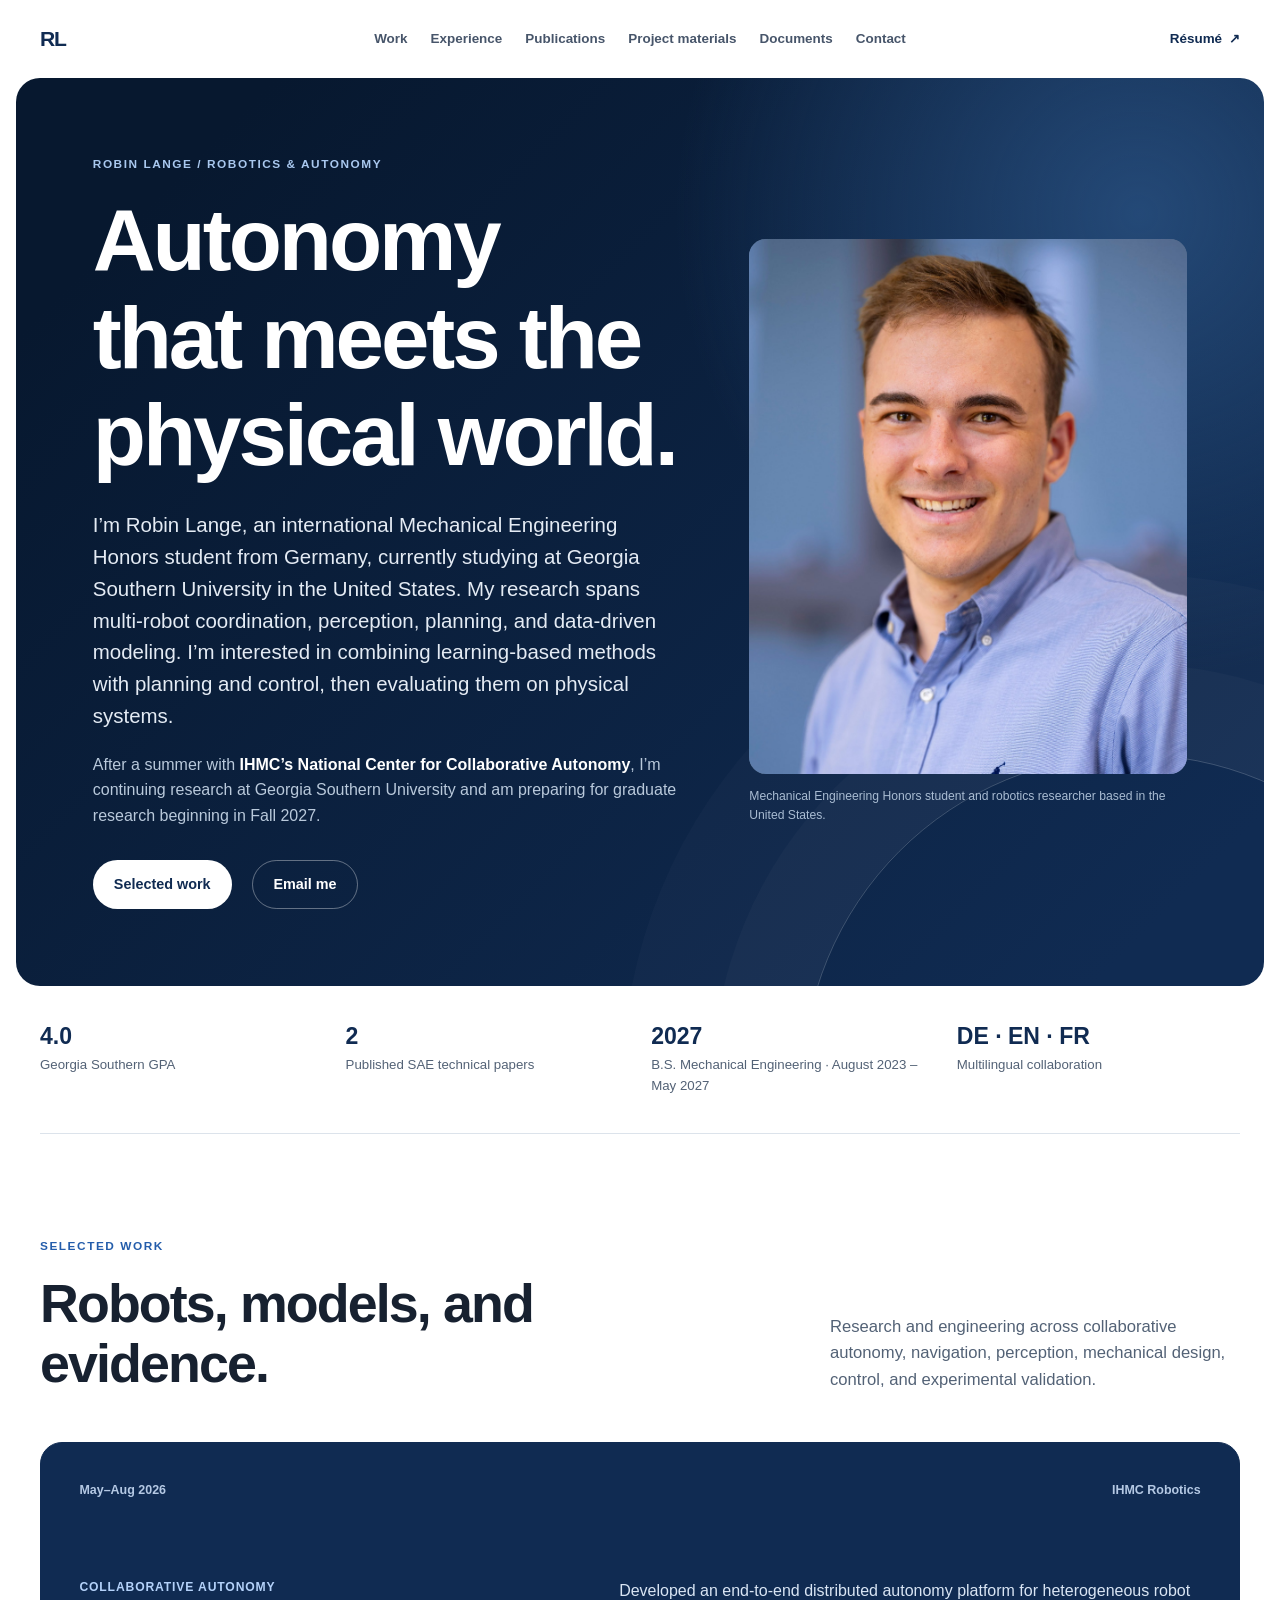
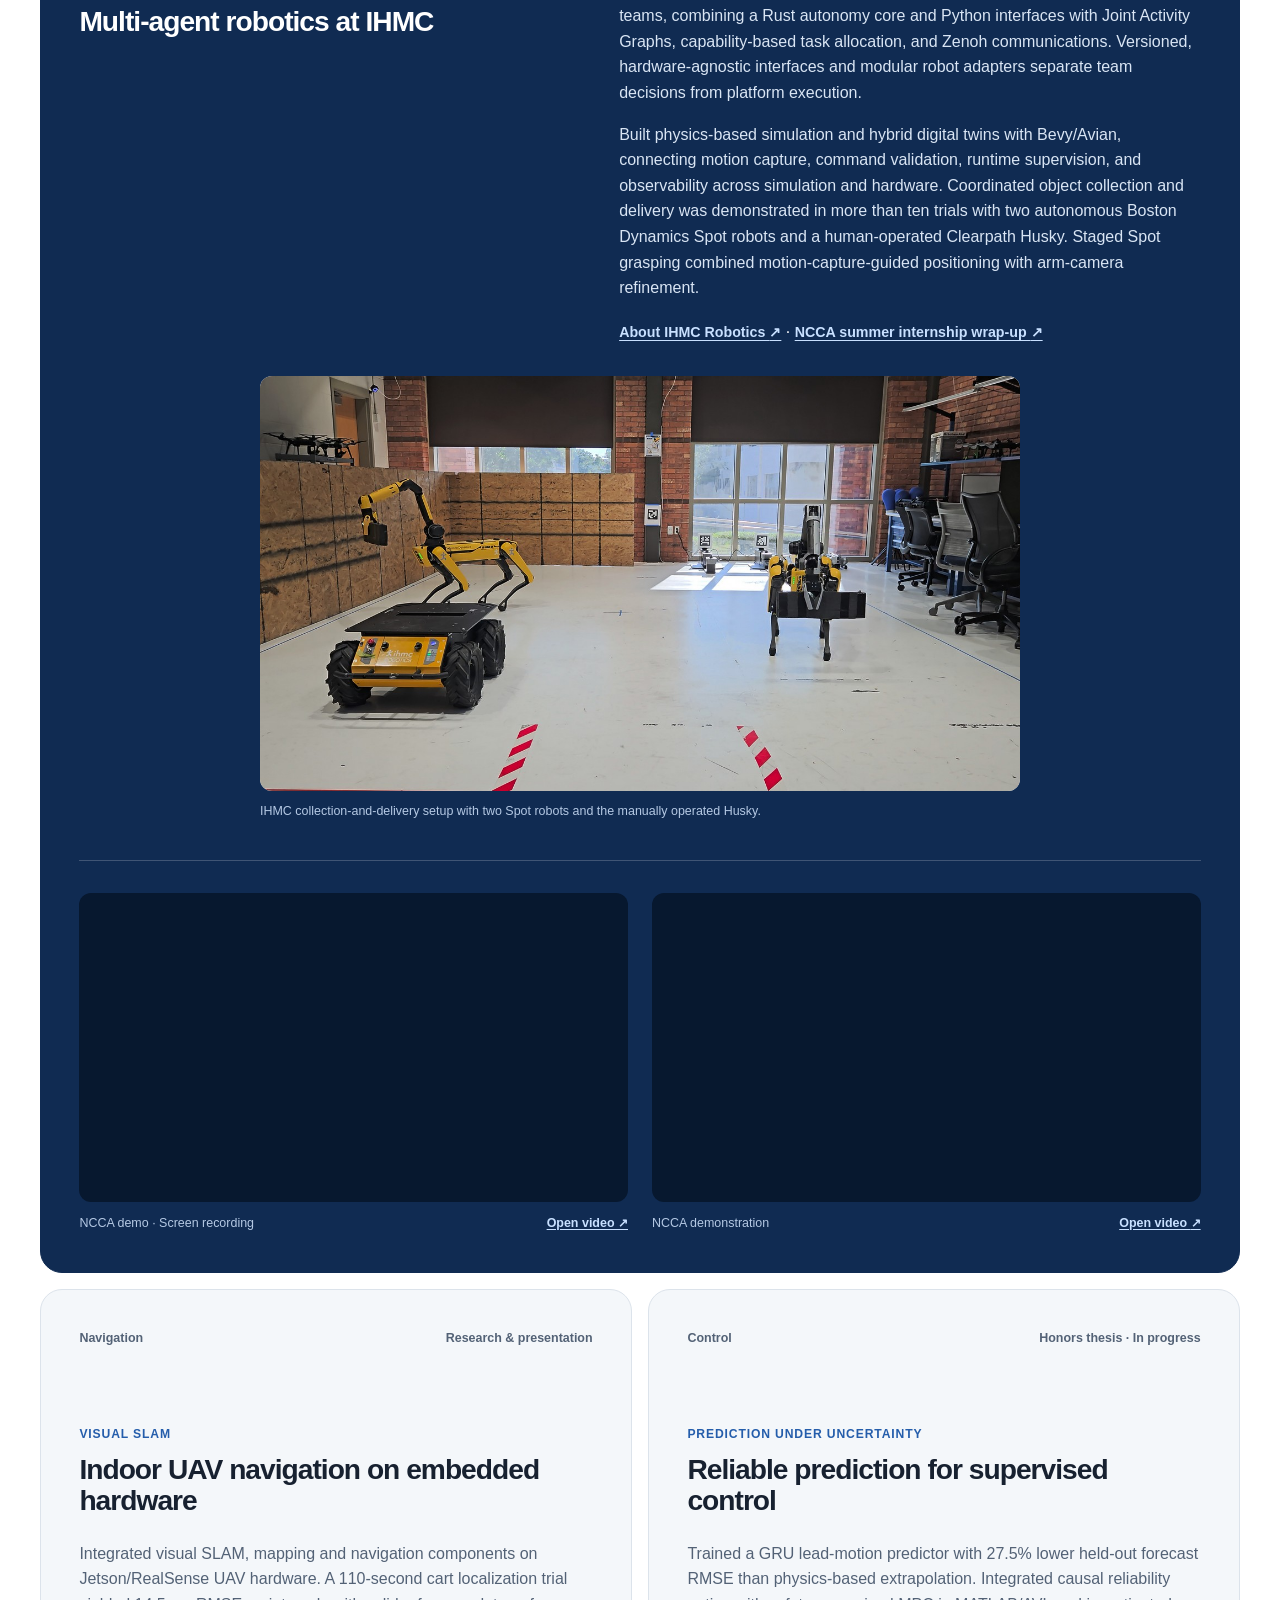
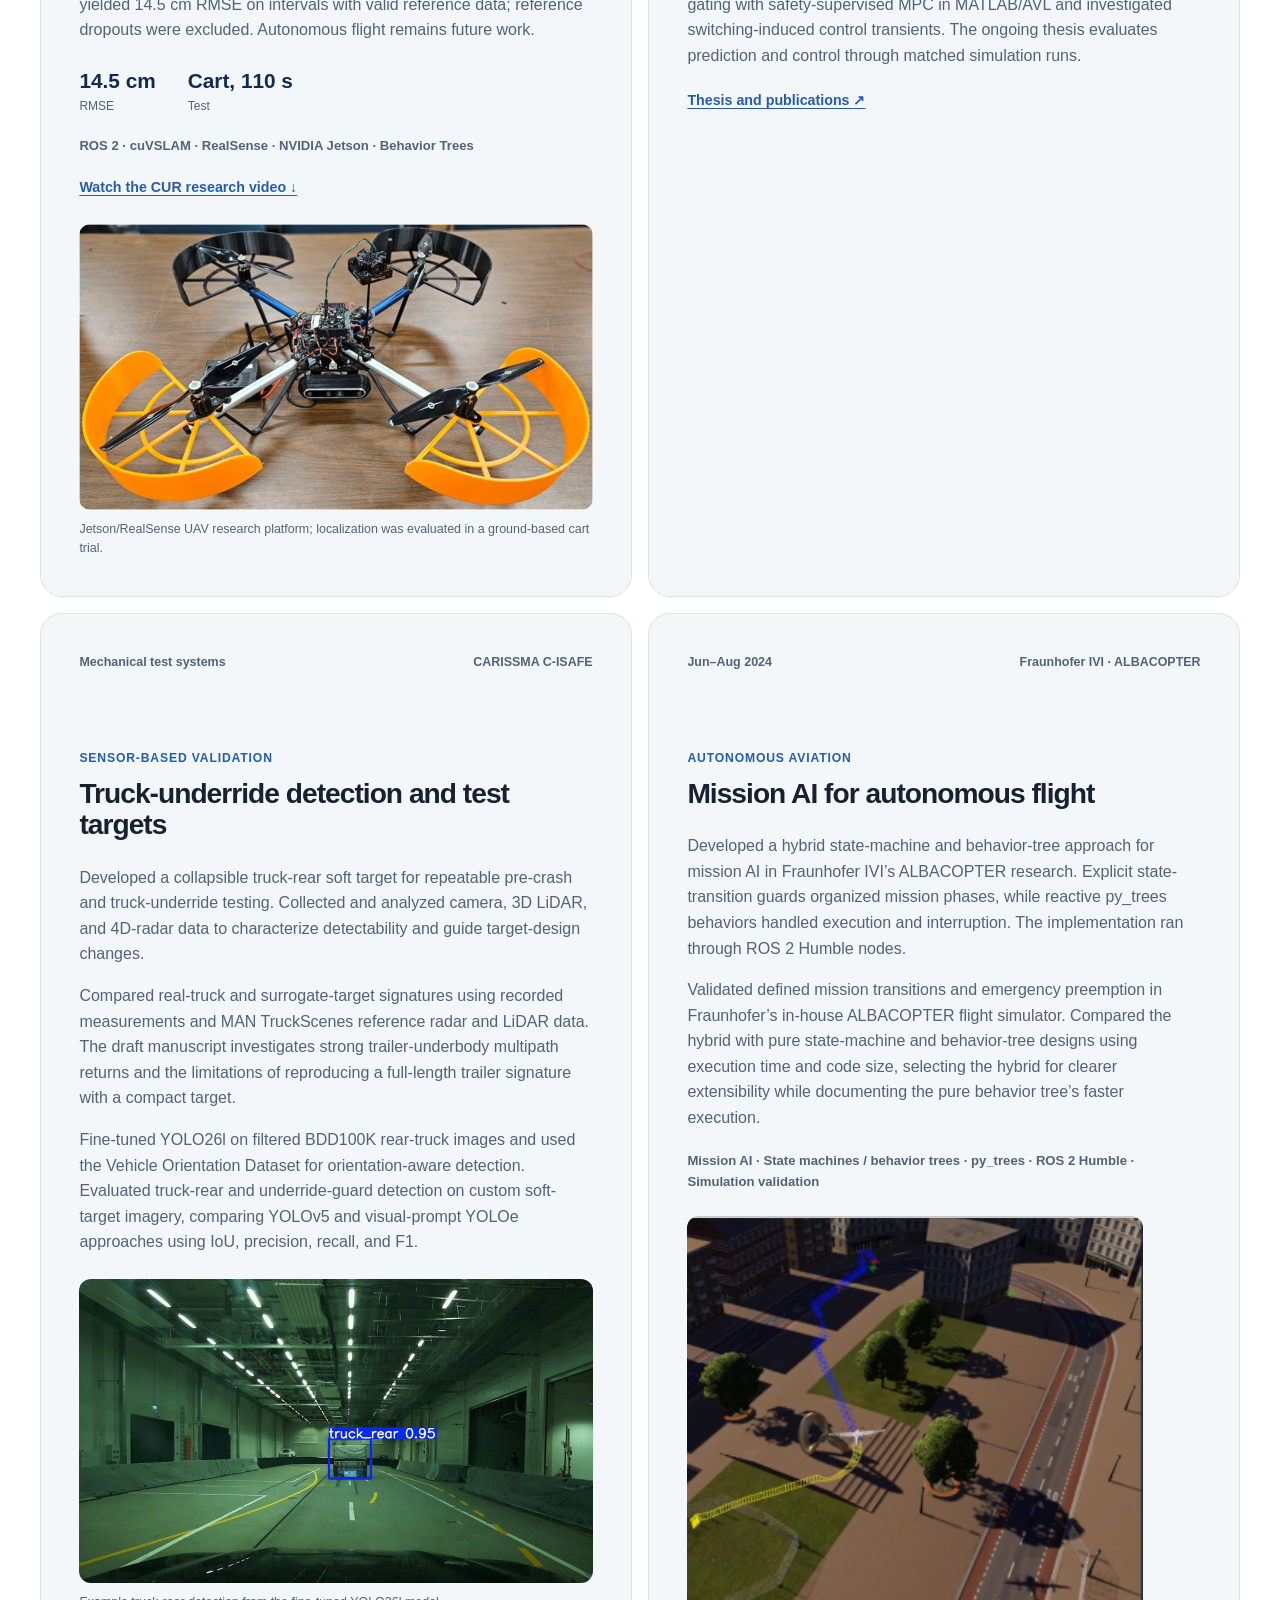
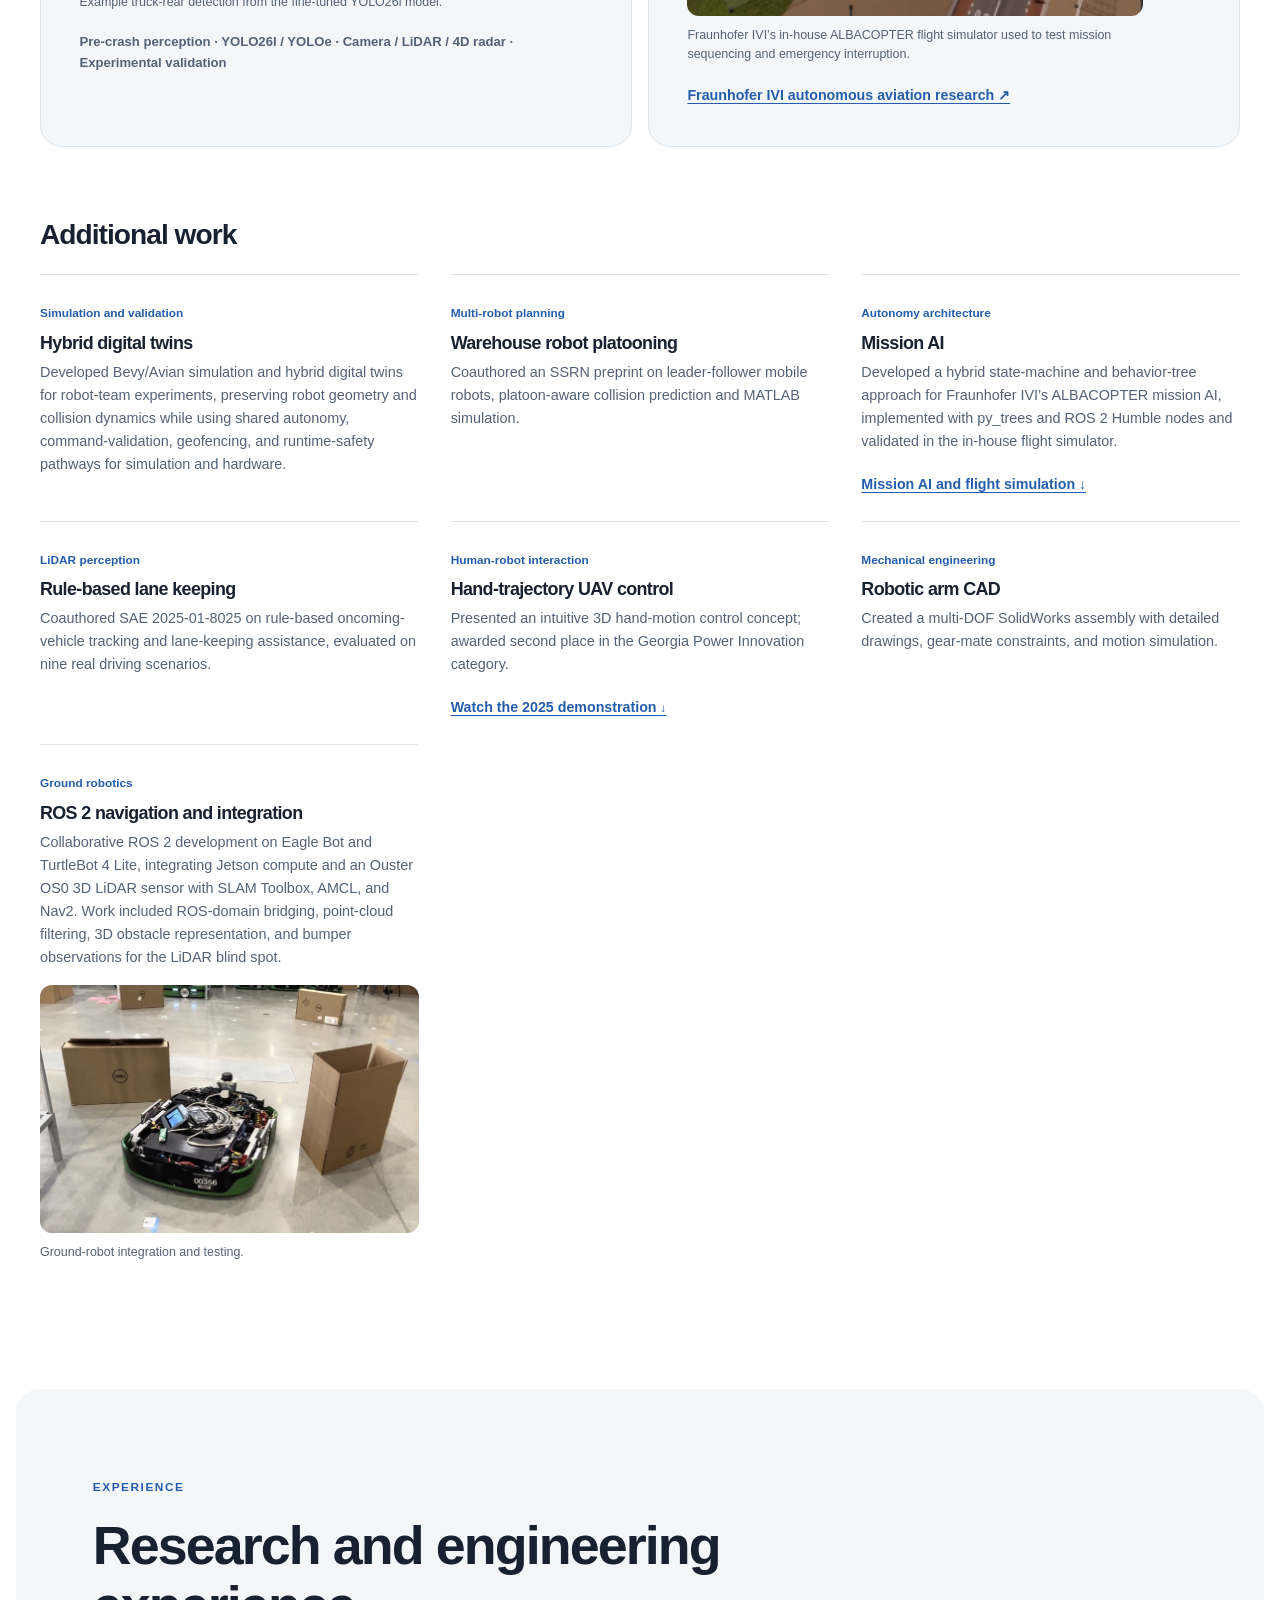
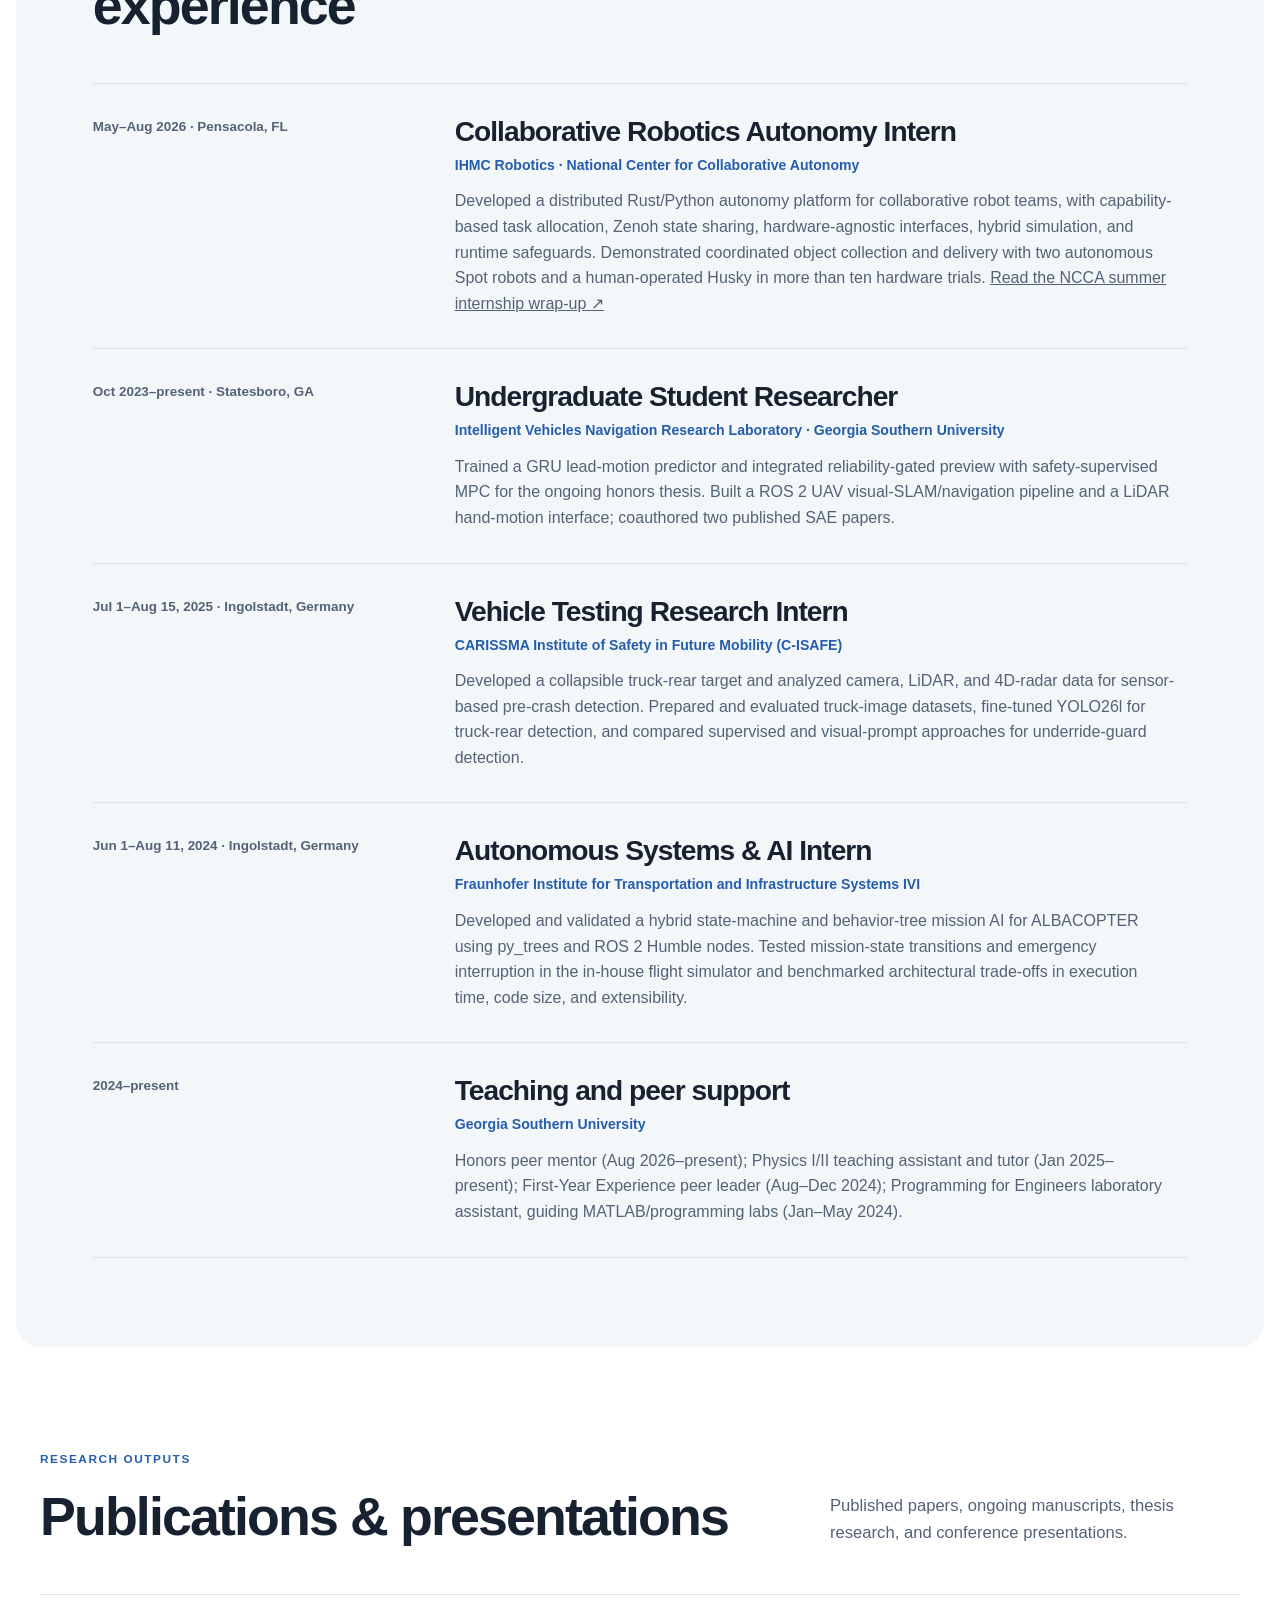
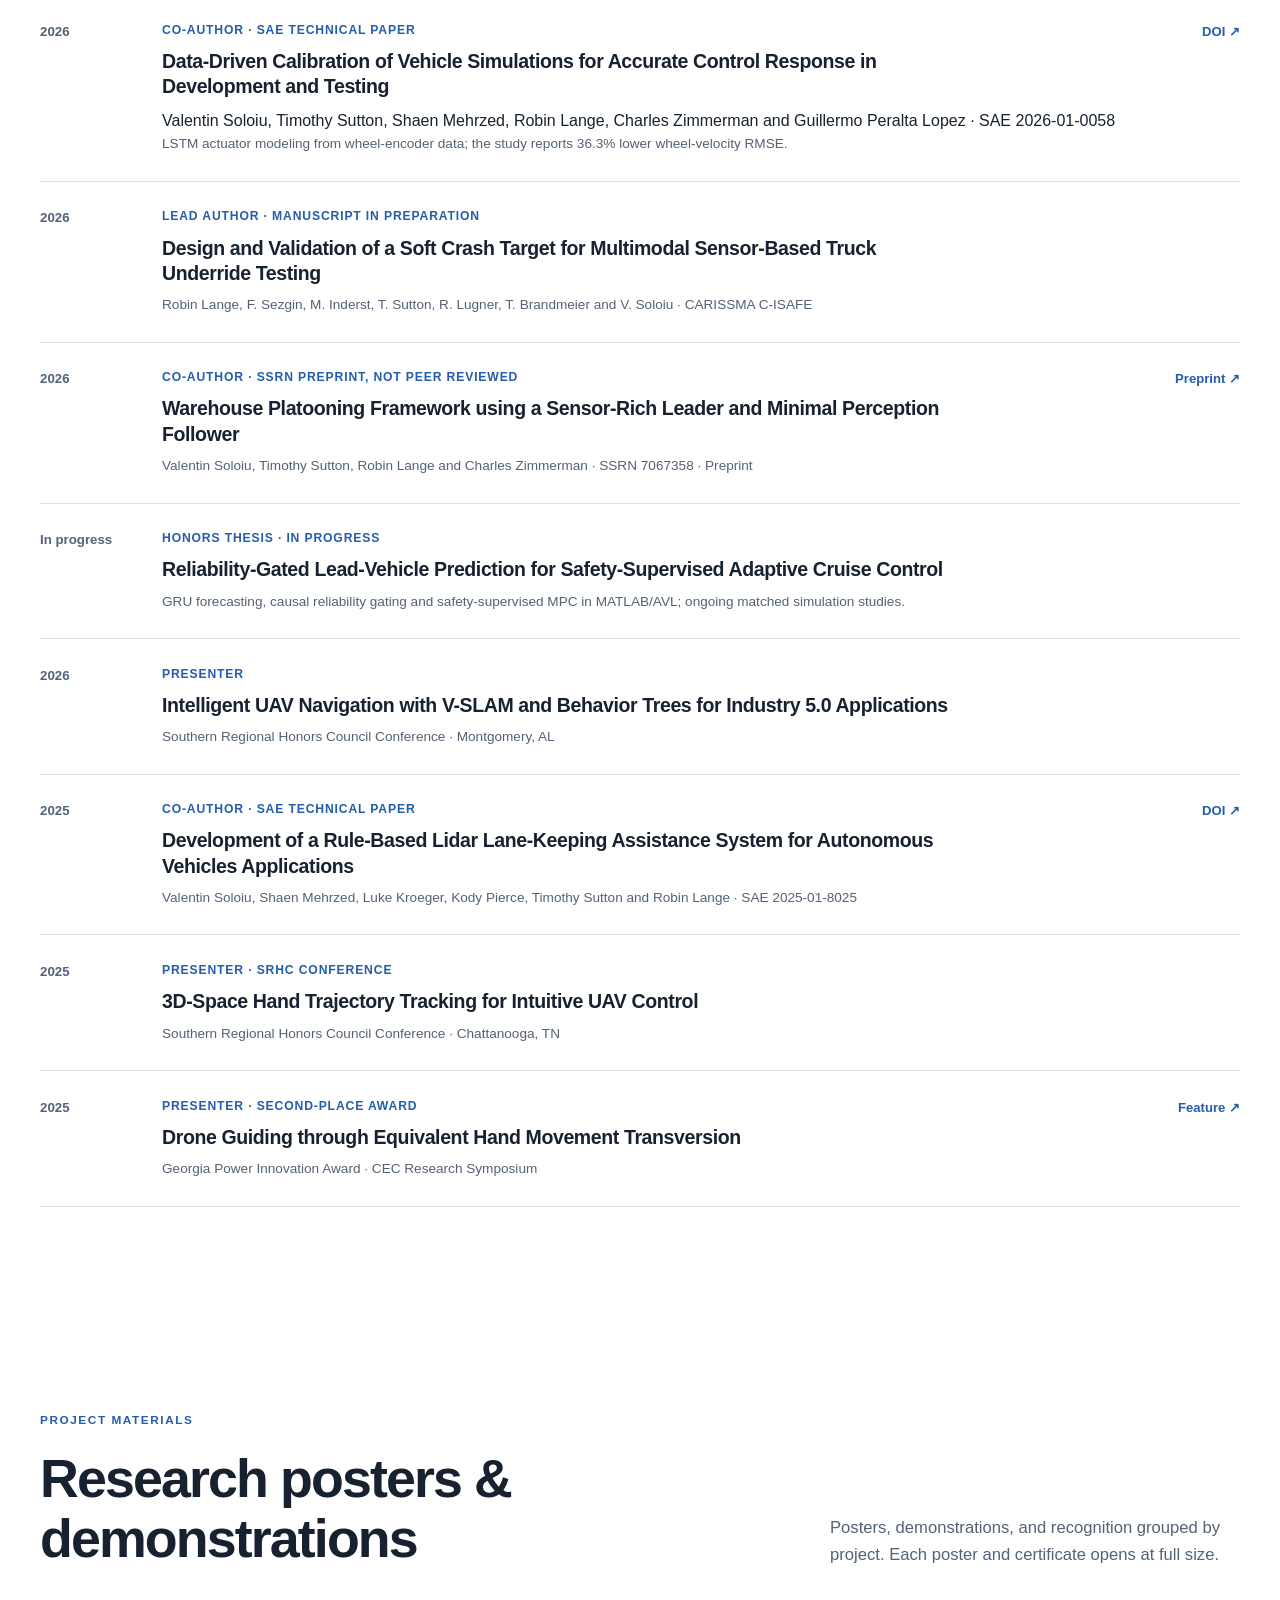
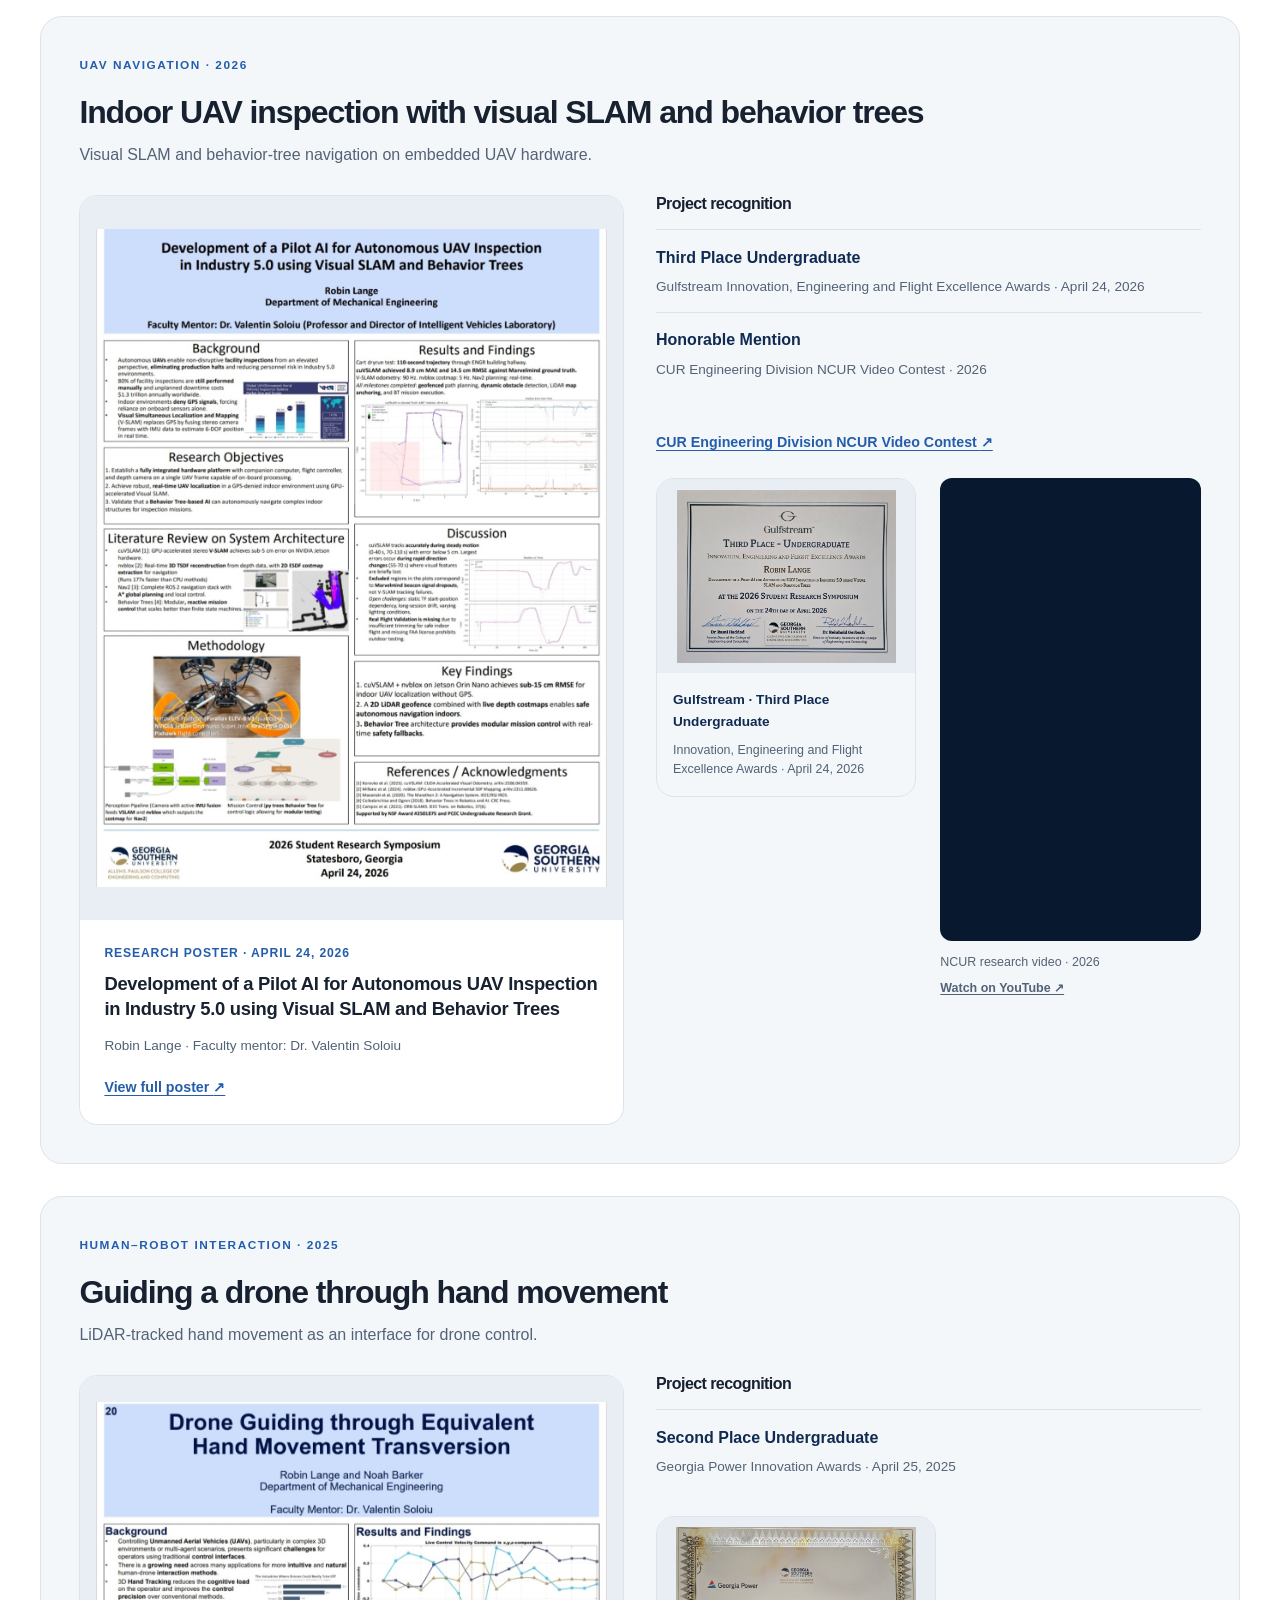
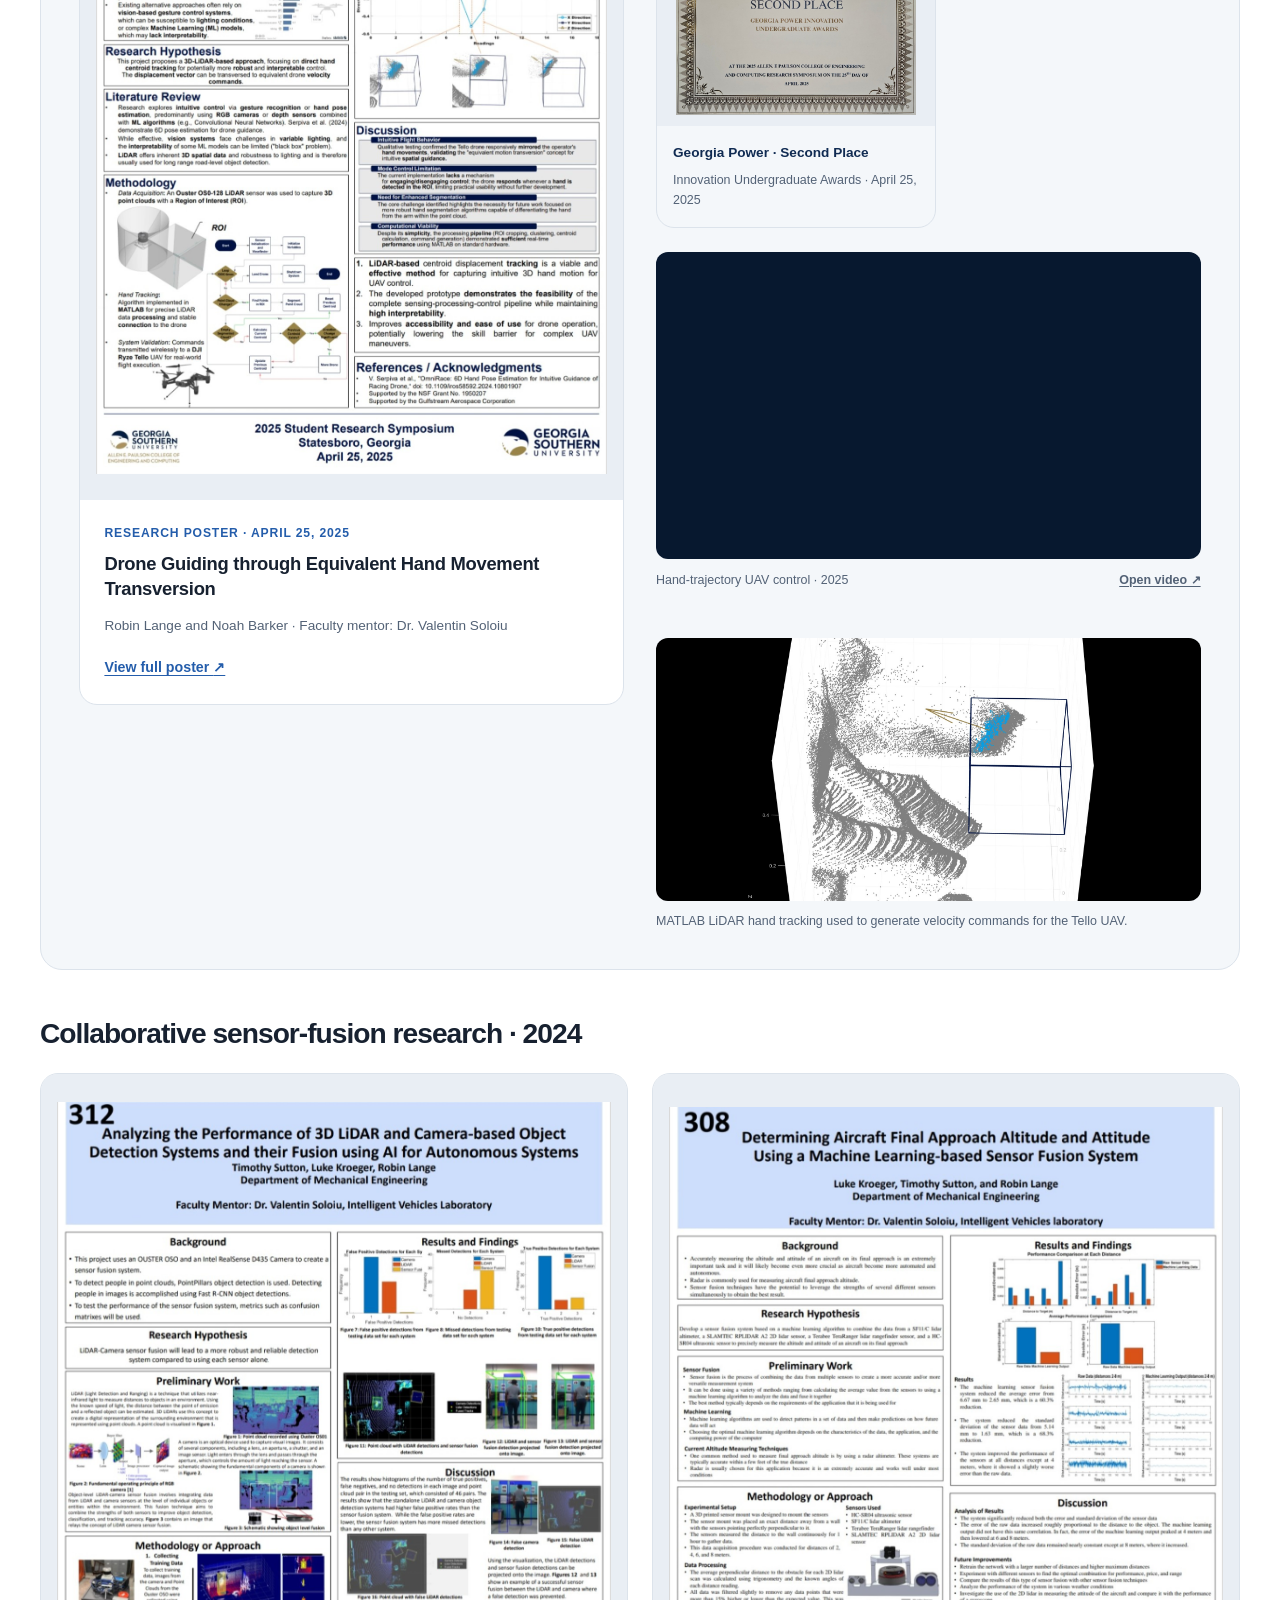
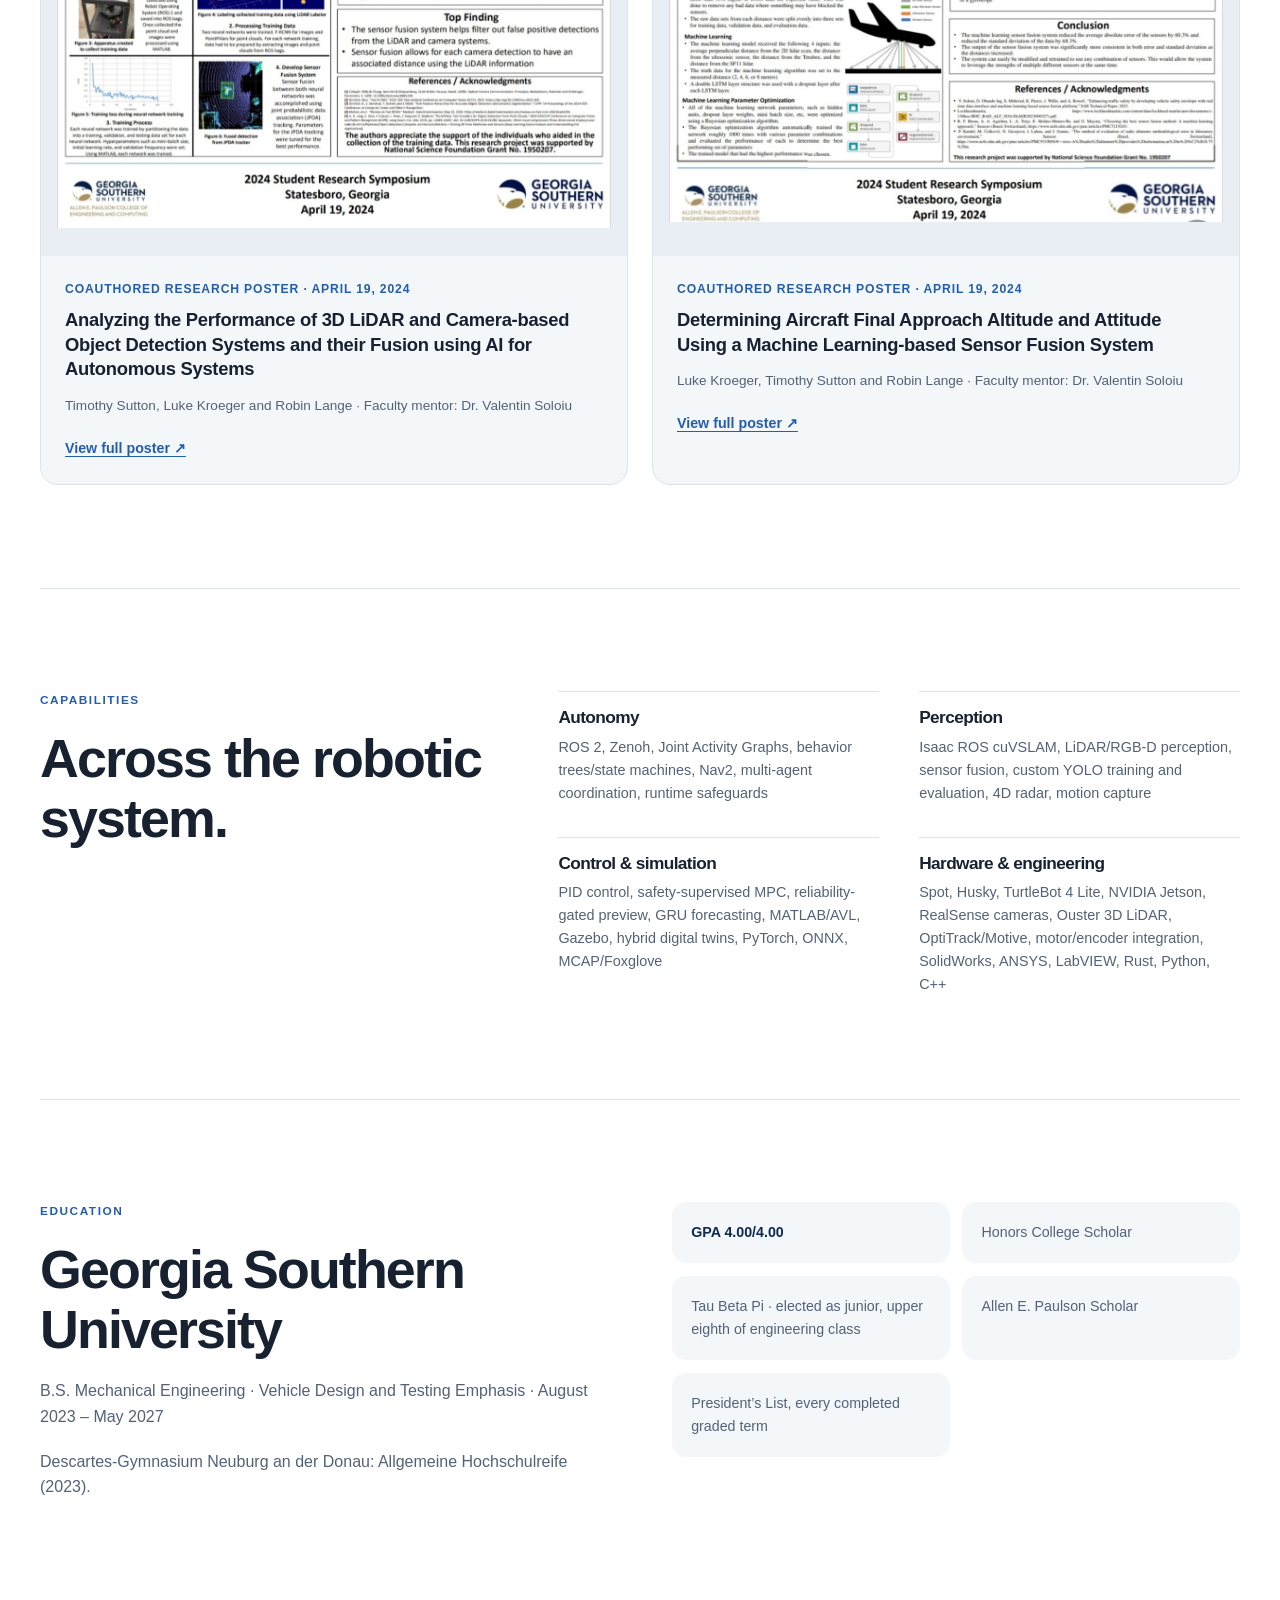
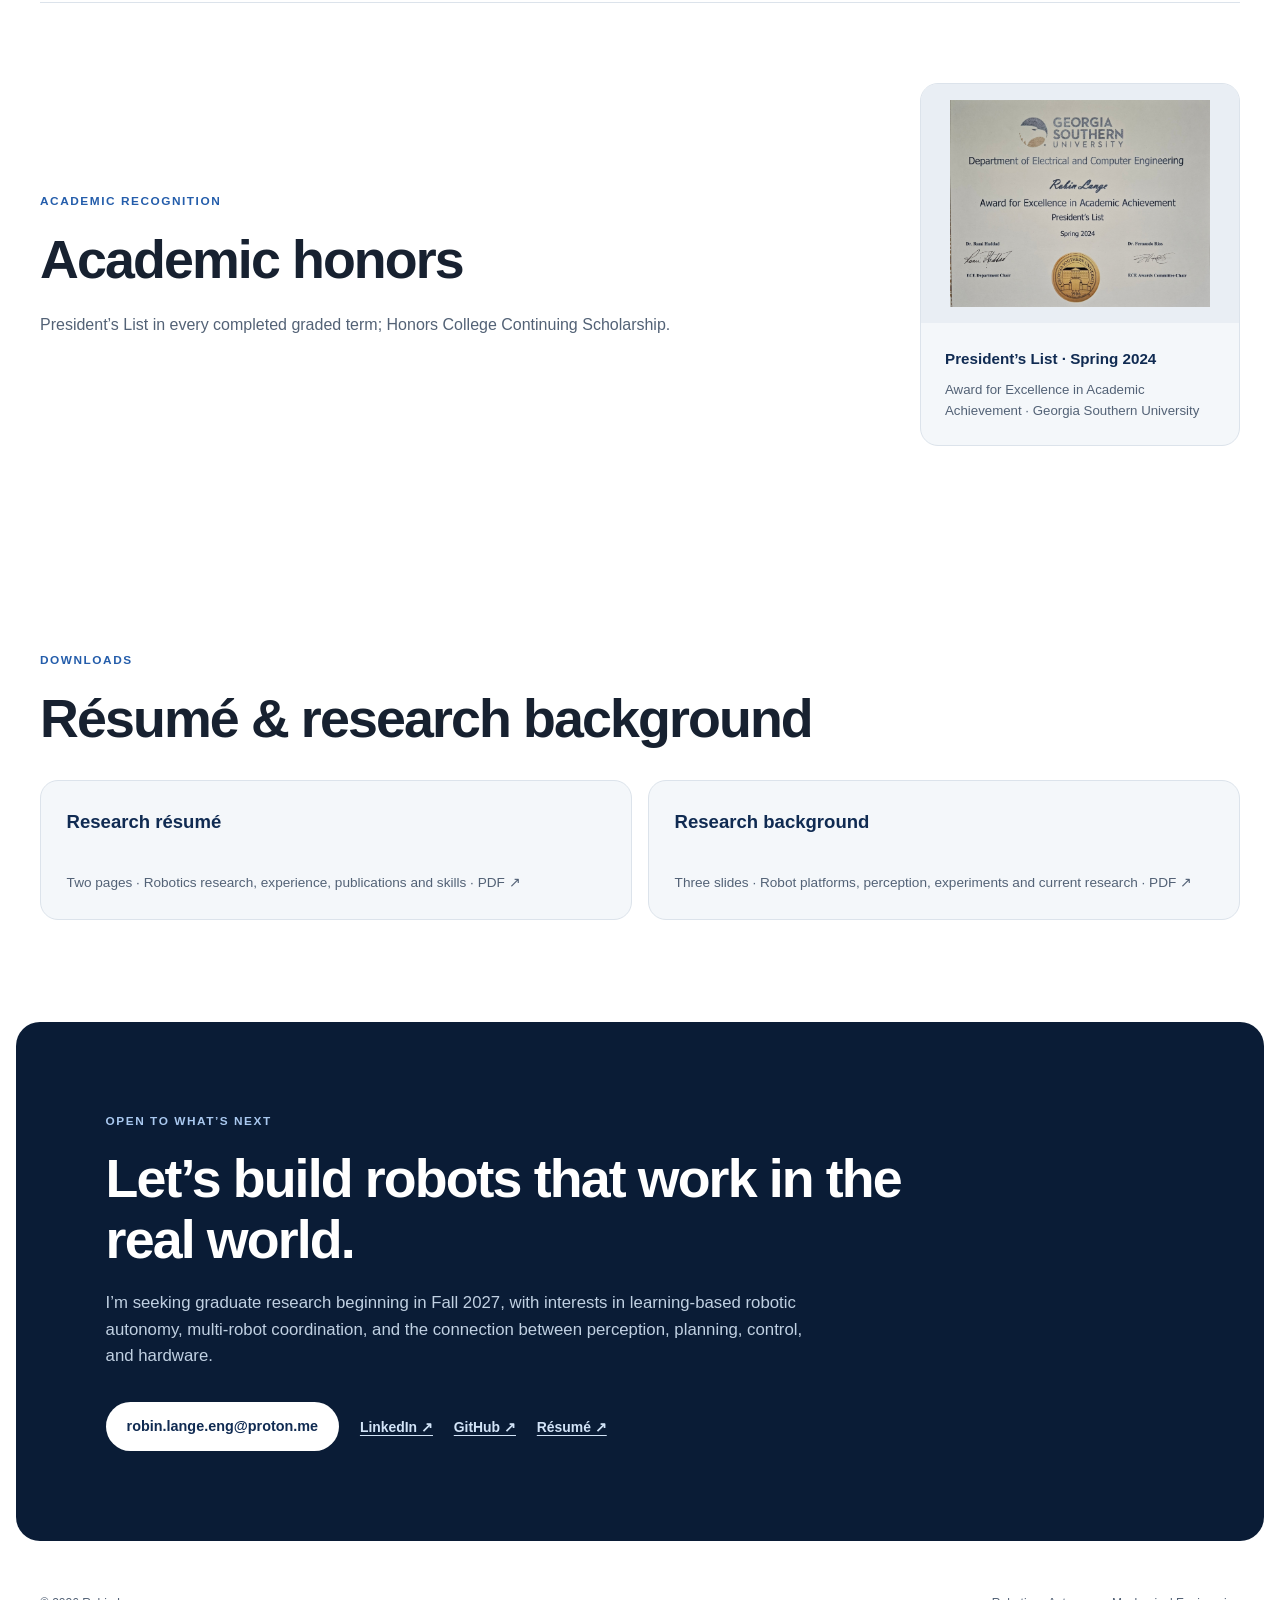
==== index.html @ 520e586c "Clarify international student background and current US study" ====
<!doctype html>
<html lang="en">
<head>
  <meta charset="utf-8">
  <meta name="viewport" content="width=device-width, initial-scale=1">
  <meta name="description" content="Robin Lange is an international Mechanical Engineering Honors student from Germany studying at Georgia Southern University in the United States and researching robotic autonomy.">
  <meta name="theme-color" content="#071a35">
  <meta property="og:title" content="Robin Lange — Robotics & Autonomy">
  <meta property="og:description" content="Robotic autonomy, multi-robot coordination, perception, and learning-based planning and control, grounded in simulation and robot experiments.">
  <meta property="og:type" content="website">
  <meta property="og:url" content="https://robin-lange.github.io/">
  <title>Robin Lange — Robotics & Autonomy</title>
  <link rel="stylesheet" href="styles.css?v=20261021-research">
</head>
<body>
  <a class="skip-link" href="#main-content">Skip to content</a>

  <header class="site-header">
    <a class="wordmark" href="#top" aria-label="Robin Lange, home">RL</a>
    <nav aria-label="Primary navigation">
      <a href="#work">Work</a>
      <a href="#experience">Experience</a>
      <a href="#publications">Publications</a>
      <a href="#posters">Project materials</a>
      <a href="#documents">Documents</a>
      <a href="#contact">Contact</a>
    </nav>
    <a class="header-resume" href="#documents">Résumé <span aria-hidden="true">↗</span></a>
  </header>

  <main id="main-content">
    <section class="hero" id="top">
      <div class="hero-copy">
        <p class="eyebrow">Robin Lange / Robotics & autonomy</p>
        <h1>Autonomy that meets the physical world.</h1>
        <p class="hero-intro">
          I’m Robin Lange, an international Mechanical Engineering Honors student from Germany,
          currently studying at Georgia Southern University in the United States. My research spans multi-robot coordination,
          perception, planning, and data-driven modeling. I’m interested in combining
          learning-based methods with planning and control, then evaluating them on physical systems.
        </p>
        <p class="hero-now">
          After a summer with <strong>IHMC’s National Center for Collaborative Autonomy</strong>,
          I’m continuing research at Georgia Southern University and am preparing for graduate research beginning in Fall 2027.
        </p>
        <div class="hero-actions">
          <a class="button button-primary" href="#work">Selected work</a>
          <a class="button button-secondary" href="mailto:robin.lange.eng@proton.me">Email me</a>
        </div>
      </div>
      <figure class="portrait">
        <img
          src="assets/robin-lange-ihmc-portrait.jpg?v=20261019"
          alt="Robin Lange"
          width="2560"
          height="2393"
          fetchpriority="high">
        <figcaption>Mechanical Engineering Honors student and robotics researcher based in the United States.</figcaption>
      </figure>
    </section>

    <section class="proof-bar" aria-label="Highlights">
      <div>
        <strong>4.0</strong>
        <span>Georgia Southern GPA</span>
      </div>
      <div>
        <strong>2</strong>
        <span>Published SAE technical papers</span>
      </div>
      <div>
        <strong>2027</strong>
        <span>B.S. Mechanical Engineering · August 2023 – May 2027</span>
      </div>
      <div>
        <strong>DE · EN · FR</strong>
        <span>Multilingual collaboration</span>
      </div>
    </section>

    <section class="section" id="work">
      <div class="section-heading">
        <div>
          <p class="eyebrow">Selected work</p>
          <h2>Robots, models, and evidence.</h2>
        </div>
        <p>
          Research and engineering across collaborative autonomy, navigation,
          perception, mechanical design, control, and experimental validation.
        </p>
      </div>

      <div class="featured-work">
        <article class="project project-current" id="ihmc">
<div class="project-meta">
<span>May–Aug 2026</span>
<span>IHMC Robotics</span>
</div>
<div class="project-body">
<div>
<p class="project-kicker">Collaborative autonomy</p>
<h3>Multi-agent robotics at IHMC</h3>
</div>
<div>
<p class="project-summary">Developed an end-to-end distributed autonomy platform for heterogeneous robot teams, combining a Rust autonomy core and Python interfaces with Joint Activity Graphs, capability-based task allocation, and Zenoh communications. Versioned, hardware-agnostic interfaces and modular robot adapters separate team decisions from platform execution.</p>
<p class="project-note">Built physics-based simulation and hybrid digital twins with Bevy/Avian, connecting motion capture, command validation, runtime supervision, and observability across simulation and hardware. Coordinated object collection and delivery was demonstrated in more than ten trials with two autonomous Boston Dynamics Spot robots and a human-operated Clearpath Husky. Staged Spot grasping combined motion-capture-guided positioning with arm-camera refinement.</p>
<a class="text-link" href="https://robots.ihmc.us/" rel="noopener" target="_blank">
                About IHMC Robotics <span aria-hidden="true">↗</span>
</a>
<span aria-hidden="true"> · </span>
<a class="text-link" href="https://ncca.ihmc.org/summer-interns-wrap-up/" rel="noopener" target="_blank">
                NCCA summer internship wrap-up <span aria-hidden="true">↗</span>
</a>
</div>
</div>
<figure class="research-photo research-photo-wide">
<a aria-label="Open image: Two Spot robots and a Husky in the IHMC demonstration area" href="assets/research/ihmc-robot-team.jpg" rel="noopener" target="_blank">
<img alt="Two Spot robots and a Husky in the IHMC demonstration area" decoding="async" height="752" loading="lazy" src="assets/research/ihmc-robot-team.jpg" width="1378"/>
</a>
<figcaption>IHMC collection-and-delivery setup with two Spot robots and the manually operated Husky.</figcaption>
</figure>
<div aria-label="IHMC demonstration videos" class="project-media">
<figure class="media-item">
<div class="video-frame">
<iframe allow="fullscreen" allowfullscreen="" loading="lazy" src="https://drive.google.com/file/d/1v2ztECK5Y2uLE2gI-xqryq_W4FH13k53/preview" title="IHMC NCCA demonstration — screen recording"></iframe>
</div>
<figcaption>
<span>NCCA demo · Screen recording</span>
<a href="https://drive.google.com/file/d/1v2ztECK5Y2uLE2gI-xqryq_W4FH13k53/view" rel="noopener" target="_blank">Open video <span aria-hidden="true">↗</span></a>
</figcaption>
</figure>
<figure class="media-item">
<div class="video-frame">
<iframe allow="fullscreen" allowfullscreen="" loading="lazy" src="https://drive.google.com/file/d/1ZStSuWjbYq_aDfH0aBoNch6q1pf5jF6k/preview" title="IHMC NCCA demonstration"></iframe>
</div>
<figcaption>
<span>NCCA demonstration</span>
<a href="https://drive.google.com/file/d/1ZStSuWjbYq_aDfH0aBoNch6q1pf5jF6k/view" rel="noopener" target="_blank">Open video <span aria-hidden="true">↗</span></a>
</figcaption>
</figure>
</div>
</article>

        <article class="project">
          <div class="project-meta">
            <span>Navigation</span>
            <span>Research & presentation</span>
          </div>
          <div class="project-body">
            <div>
              <p class="project-kicker">Visual SLAM</p>
              <h3>Indoor UAV navigation on embedded hardware</h3>
            </div>
            <div>
              <p class="project-summary">
                Integrated visual SLAM, mapping and navigation components on
                Jetson/RealSense UAV hardware. A 110-second cart localization trial
                yielded 14.5 cm RMSE on intervals with valid reference data;
                reference dropouts were excluded. Autonomous flight remains future work.
              </p>
              <dl class="metrics">
                <div><dt>RMSE</dt><dd>14.5 cm</dd></div>
                <div><dt>Test</dt><dd>Cart, 110 s</dd></div>
              </dl>
              <p class="stack">ROS 2 · cuVSLAM · RealSense · NVIDIA Jetson · Behavior Trees</p>
              <a class="text-link" href="#cur-video">Watch the CUR research video <span aria-hidden="true">↓</span></a>
              <figure class="research-photo ">
              <a href="assets/research/uav-jetson-realsense.jpg" target="_blank" rel="noopener" aria-label="Open image: UAV platform with onboard compute and a RealSense camera">
                <img src="assets/research/uav-jetson-realsense.jpg" width="865" height="482" alt="UAV platform with onboard compute and a RealSense camera" loading="lazy" decoding="async">
              </a>
              <figcaption>Jetson/RealSense UAV research platform; localization was evaluated in a ground-based cart trial.</figcaption>
            </figure>
            </div>
          </div>
        </article>

        <article class="project">
          <div class="project-meta">
            <span>Control</span>
            <span>Honors thesis · In progress</span>
          </div>
          <div class="project-body">
            <div>
              <p class="project-kicker">Prediction under uncertainty</p>
              <h3>Reliable prediction for supervised control</h3>
            </div>
            <div>
              <p class="project-summary">
                Trained a GRU lead-motion predictor with 27.5% lower held-out forecast
                RMSE than physics-based extrapolation. Integrated causal reliability gating
                with safety-supervised MPC in MATLAB/AVL and investigated switching-induced
                control transients. The ongoing thesis evaluates prediction and control
                through matched simulation runs.
              </p>
              <a class="text-link" href="#publications">
                Thesis and publications <span aria-hidden="true">↗</span>
              </a>
            </div>
          </div>
        </article>

        <article class="project">
<div class="project-meta">
<span>Mechanical test systems</span>
<span>CARISSMA C-ISAFE</span>
</div>
<div class="project-body">
<div>
<p class="project-kicker">Sensor-based validation</p>
<h3>Truck-underride detection and test targets</h3>
</div>
<div>
<p class="project-summary">Developed a collapsible truck-rear soft target for repeatable pre-crash and truck-underride testing. Collected and analyzed camera, 3D LiDAR, and 4D-radar data to characterize detectability and guide target-design changes.</p>
<p class="project-note">Compared real-truck and surrogate-target signatures using recorded measurements and MAN TruckScenes reference radar and LiDAR data. The draft manuscript investigates strong trailer-underbody multipath returns and the limitations of reproducing a full-length trailer signature with a compact target.</p>
<p class="project-note">Fine-tuned YOLO26l on filtered BDD100K rear-truck images and used the Vehicle Orientation Dataset for orientation-aware detection. Evaluated truck-rear and underride-guard detection on custom soft-target imagery, comparing YOLOv5 and visual-prompt YOLOe approaches using IoU, precision, recall, and F1.</p>
<figure class="research-photo">
<a aria-label="Open image: YOLO truck-rear detection in an indoor vehicle test hall" href="assets/research/truck-rear-yolo.jpg" rel="noopener" target="_blank">
<img alt="YOLO truck-rear detection in an indoor vehicle test hall" decoding="async" height="568" loading="lazy" src="assets/research/truck-rear-yolo.jpg" width="959"/>
</a>
<figcaption>Example truck-rear detection from the fine-tuned YOLO26l model.</figcaption>
</figure>
<p class="stack">Pre-crash perception · YOLO26l / YOLOe · Camera / LiDAR / 4D radar · Experimental validation</p>
</div>
</div>
</article>
        <article class="project" id="fraunhofer-mission-ai">
<div class="project-meta"><span>Jun–Aug 2024</span><span>Fraunhofer IVI · ALBACOPTER</span></div>
<div class="project-body">
<div><p class="project-kicker">Autonomous aviation</p><h3>Mission AI for autonomous flight</h3></div>
<div>
<p class="project-summary">Developed a hybrid state-machine and behavior-tree approach for mission AI in Fraunhofer IVI’s ALBACOPTER research. Explicit state-transition guards organized mission phases, while reactive py_trees behaviors handled execution and interruption. The implementation ran through ROS 2 Humble nodes.</p>
<p class="project-note">Validated defined mission transitions and emergency preemption in Fraunhofer’s in-house ALBACOPTER flight simulator. Compared the hybrid with pure state-machine and behavior-tree designs using execution time and code size, selecting the hybrid for clearer extensibility while documenting the pure behavior tree’s faster execution.</p>
<p class="stack">Mission AI · State machines / behavior trees · py_trees · ROS 2 Humble · Simulation validation</p>
<figure class="research-photo" style="max-width:456px">
<a aria-label="Open ALBACOPTER flight-simulation screenshot" href="assets/research/fraunhofer-albacopter-simulator.png" rel="noopener" target="_blank">
<img alt="ALBACOPTER flight simulation in an urban environment with colored trajectory traces" decoding="async" height="400" loading="lazy" src="assets/research/fraunhofer-albacopter-simulator.png" width="456"/>
</a>
<figcaption>Fraunhofer IVI’s in-house ALBACOPTER flight simulator used to test mission sequencing and emergency interruption.</figcaption>
</figure>
<a class="text-link" href="https://www.ivi.fraunhofer.de/en/research-fields/advanced-air-mobility/autonomous-flying.html" rel="noopener" target="_blank">Fraunhofer IVI autonomous aviation research ↗</a>
</div>
</div>
</article>
      </div>

      <div class="more-work" aria-labelledby="more-work-title">
        <h3 id="more-work-title">Additional work</h3>
        <div class="compact-projects">
          <article>
<span>Simulation and validation</span>
<h4>Hybrid digital twins</h4>
<p>Developed Bevy/Avian simulation and hybrid digital twins for robot-team experiments, preserving robot geometry and collision dynamics while using shared autonomy, command-validation, geofencing, and runtime-safety pathways for simulation and hardware.</p>
</article>
          <article>
            <span>Multi-robot planning</span>
            <h4>Warehouse robot platooning</h4>
            <p>Coauthored an SSRN preprint on leader-follower mobile robots, platoon-aware collision prediction and MATLAB simulation.</p>
          </article>
          <article>
<span>Autonomy architecture</span>
<h4>Mission AI</h4>
<p>Developed a hybrid state-machine and behavior-tree approach for Fraunhofer IVI’s ALBACOPTER mission AI, implemented with py_trees and ROS 2 Humble nodes and validated in the in-house flight simulator.</p>
<a class="text-link" href="#fraunhofer-mission-ai">Mission AI and flight simulation ↓</a></article>
          <article>
            <span>LiDAR perception</span>
            <h4>Rule-based lane keeping</h4>
            <p>Coauthored SAE 2025-01-8025 on rule-based oncoming-vehicle tracking and lane-keeping assistance, evaluated on nine real driving scenarios.</p>
          </article>
          <article>
            <span>Human-robot interaction</span>
            <h4>Hand-trajectory UAV control</h4>
            <p>Presented an intuitive 3D hand-motion control concept; awarded second place in the Georgia Power Innovation category.</p>
            <a class="text-link" href="#drone-demo-2025">Watch the 2025 demonstration <span aria-hidden="true">↓</span></a>
          </article>
          <article>
            <span>Mechanical engineering</span>
            <h4>Robotic arm CAD</h4>
            <p>Created a multi-DOF SolidWorks assembly with detailed drawings, gear-mate constraints, and motion simulation.</p>
          </article>

          
          <article>
<span>Ground robotics</span>
<h4>ROS 2 navigation and integration</h4>
<p>Collaborative ROS 2 development on Eagle Bot and TurtleBot 4 Lite, integrating Jetson compute and an Ouster OS0 3D LiDAR sensor with SLAM Toolbox, AMCL, and Nav2. Work included ROS-domain bridging, point-cloud filtering, 3D obstacle representation, and bumper observations for the LiDAR blind spot.</p>
<figure class="research-photo">
<a aria-label="Open image: Green mobile robot with sensors and onboard compute among test obstacles" href="assets/research/ground-robot-testing.jpg" rel="noopener" target="_blank">
<img alt="Green mobile robot with sensors and onboard compute among test obstacles" decoding="async" height="999" loading="lazy" src="assets/research/ground-robot-testing.jpg" width="1525"/>
</a>
<figcaption>Ground-robot integration and testing.</figcaption>
</figure>
</article>
        </div>
      </div>
    </section>

    <section class="section section-tinted" id="experience">
      <div class="section-heading">
        <div>
          <p class="eyebrow">Experience</p>
          <h2>Research and engineering experience</h2>
        </div>
      </div>

      <div class="timeline">
        <article>
<div class="timeline-when">May–Aug 2026 · Pensacola, FL</div>
<div>
<h3>Collaborative Robotics Autonomy Intern</h3>
<p class="timeline-org">IHMC Robotics · National Center for Collaborative Autonomy</p>
<p>Developed a distributed Rust/Python autonomy platform for collaborative robot teams, with capability-based task allocation, Zenoh state sharing, hardware-agnostic interfaces, hybrid simulation, and runtime safeguards. Demonstrated coordinated object collection and delivery with two autonomous Spot robots and a human-operated Husky in more than ten hardware trials. <a href="https://ncca.ihmc.org/summer-interns-wrap-up/" rel="noopener" target="_blank">Read the NCCA summer internship wrap-up <span aria-hidden="true">↗</span></a></p>
</div>
</article>
        <article>
          <div class="timeline-when">Oct 2023–present · Statesboro, GA</div>
          <div>
            <h3>Undergraduate Student Researcher</h3>
            <p class="timeline-org">Intelligent Vehicles Navigation Research Laboratory · Georgia Southern University</p>
            <p>Trained a GRU lead-motion predictor and integrated reliability-gated preview with safety-supervised MPC for the ongoing honors thesis. Built a ROS 2 UAV visual-SLAM/navigation pipeline and a LiDAR hand-motion interface; coauthored two published SAE papers.</p>
          </div>
        </article>
        <article>
<div class="timeline-when">Jul 1–Aug 15, 2025 · Ingolstadt, Germany</div>
<div>
<h3>Vehicle Testing Research Intern</h3>
<p class="timeline-org">CARISSMA Institute of Safety in Future Mobility (C-ISAFE)</p>
<p>Developed a collapsible truck-rear target and analyzed camera, LiDAR, and 4D-radar data for sensor-based pre-crash detection. Prepared and evaluated truck-image datasets, fine-tuned YOLO26l for truck-rear detection, and compared supervised and visual-prompt approaches for underride-guard detection.</p>
</div>
</article>
        <article>
<div class="timeline-when">Jun 1–Aug 11, 2024 · Ingolstadt, Germany</div>
<div>
<h3>Autonomous Systems &amp; AI Intern</h3>
<p class="timeline-org">Fraunhofer Institute for Transportation and Infrastructure Systems IVI</p>
<p>Developed and validated a hybrid state-machine and behavior-tree mission AI for ALBACOPTER using py_trees and ROS 2 Humble nodes. Tested mission-state transitions and emergency interruption in the in-house flight simulator and benchmarked architectural trade-offs in execution time, code size, and extensibility.</p>
</div>
</article>
        <article class="timeline-compact">
          <div class="timeline-when">2024–present</div>
          <div>
            <h3>Teaching and peer support</h3>
            <p class="timeline-org">Georgia Southern University</p>
            <p>Honors peer mentor (Aug 2026–present); Physics I/II teaching assistant and tutor (Jan 2025–present); First-Year Experience peer leader (Aug–Dec 2024); Programming for Engineers laboratory assistant, guiding MATLAB/programming labs (Jan–May 2024).</p>
          </div>
        </article>
      </div>
    </section>

    <section class="section" id="publications">
      <div class="section-heading">
        <div>
          <p class="eyebrow">Research outputs</p>
          <h2>Publications & presentations</h2>
        </div>
        <p>
          Published papers, ongoing manuscripts, thesis research, and conference
          presentations.
        </p>
      </div>

      <div class="publication-list">
        <article>
          <div class="publication-year">2026</div>
          <div>
            <p class="role-label">Co-author · SAE Technical Paper</p>
            <h3>Data-Driven Calibration of Vehicle Simulations for Accurate Control Response in Development and Testing</h3>
            <p>Valentin Soloiu, Timothy Sutton, Shaen Mehrzed, Robin Lange, Charles Zimmerman and Guillermo Peralta Lopez · SAE 2026-01-0058</p>
            <p>LSTM actuator modeling from wheel-encoder data; the study reports 36.3% lower wheel-velocity RMSE.</p>
          </div>
          <a href="https://doi.org/10.4271/2026-01-0058" target="_blank" rel="noopener" aria-label="Open Data-Driven Calibration paper">DOI ↗</a>
        </article>
        <article>
          <div class="publication-year">2026</div>
          <div>
            <p class="role-label">Lead author · Manuscript in preparation</p>
            <h3>Design and Validation of a Soft Crash Target for Multimodal Sensor-Based Truck Underride Testing</h3>
            <p>Robin Lange, F. Sezgin, M. Inderst, T. Sutton, R. Lugner, T. Brandmeier and V. Soloiu · CARISSMA C-ISAFE</p>
          </div>
        </article>
        <article>
          <div class="publication-year">2026</div>
          <div>
            <p class="role-label">Co-author · SSRN preprint, not peer reviewed</p>
            <h3>Warehouse Platooning Framework using a Sensor-Rich Leader and Minimal Perception Follower</h3>
            <p>Valentin Soloiu, Timothy Sutton, Robin Lange and Charles Zimmerman · SSRN 7067358 · Preprint</p>
          </div>
          <a href="https://doi.org/10.2139/ssrn.7067358" target="_blank" rel="noopener" aria-label="Open warehouse platooning preprint">Preprint ↗</a>
        </article>
        <article>
          <div class="publication-year">In progress</div>
          <div>
            <p class="role-label">Honors thesis · In progress</p>
            <h3>Reliability-Gated Lead-Vehicle Prediction for Safety-Supervised Adaptive Cruise Control</h3>
            <p>GRU forecasting, causal reliability gating and safety-supervised MPC in MATLAB/AVL; ongoing matched simulation studies.</p>
          </div>
        </article>
        <article>
          <div class="publication-year">2026</div>
          <div>
            <p class="role-label">Presenter</p>
            <h3>Intelligent UAV Navigation with V-SLAM and Behavior Trees for Industry 5.0 Applications</h3>
            <p>Southern Regional Honors Council Conference · Montgomery, AL</p>
          </div>
        </article>
        <article>
          <div class="publication-year">2025</div>
          <div>
            <p class="role-label">Co-author · SAE Technical Paper</p>
            <h3>Development of a Rule-Based Lidar Lane-Keeping Assistance System for Autonomous Vehicles Applications</h3>
            <p>Valentin Soloiu, Shaen Mehrzed, Luke Kroeger, Kody Pierce, Timothy Sutton and Robin Lange · SAE 2025-01-8025</p>
          </div>
          <a href="https://doi.org/10.4271/2025-01-8025" target="_blank" rel="noopener" aria-label="Open Rule-Based Lidar Lane-Keeping paper">DOI ↗</a>
        </article>
        <article>
          <div class="publication-year">2025</div>
          <div>
            <p class="role-label">Presenter · SRHC conference</p>
            <h3>3D-Space Hand Trajectory Tracking for Intuitive UAV Control</h3>
            <p>Southern Regional Honors Council Conference · Chattanooga, TN</p>
          </div>
        </article>
        <article>
          <div class="publication-year">2025</div>
          <div>
            <p class="role-label">Presenter · Second-place award</p>
            <h3>Drone Guiding through Equivalent Hand Movement Transversion</h3>
            <p>Georgia Power Innovation Award · CEC Research Symposium</p>
          </div>
          <a href="https://www.georgiasouthern.edu/2025/06/18/georgia-southern-researcher-develops-motion-control-technology-for-intelligent-aerial-vehicles-applications" target="_blank" rel="noopener" aria-label="Read Georgia Southern feature">Feature ↗</a>
        </article>
      </div>
    </section>

    <section class="section" id="posters" aria-labelledby="posters-title">
      <div class="section-heading">
        <div>
          <p class="eyebrow">Project materials</p>
          <h2 id="posters-title">Research posters & demonstrations</h2>
        </div>
        <p>Posters, demonstrations, and recognition grouped by project. Each poster and certificate opens at full size.</p>
      </div>

      <article class="research-case" id="uav-research-2026" aria-labelledby="uav-research-title">
        <header class="research-case-heading">
          <p class="eyebrow">UAV navigation · 2026</p>
          <h3 id="uav-research-title">Indoor UAV inspection with visual SLAM and behavior trees</h3>
          <p>Visual SLAM and behavior-tree navigation on embedded UAV hardware.</p>
        </header>
        <div class="research-case-grid">
        <article class="gallery-card">
          <a class="gallery-image" href="assets/posters/uav-inspection-2026.jpg" target="_blank" rel="noopener" aria-label="Open the 2026 UAV inspection research poster at full size">
            <img src="assets/posters/uav-inspection-2026.jpg" width="1191" height="1536" alt="2026 research poster on visual SLAM and behavior trees for indoor UAV inspection" loading="lazy" decoding="async">
          </a>
          <div class="gallery-copy">
            <p class="role-label">Research poster · April 24, 2026</p>
            <h3>Development of a Pilot AI for Autonomous UAV Inspection in Industry 5.0 using Visual SLAM and Behavior Trees</h3>
            <p>Robin Lange · Faculty mentor: Dr. Valentin Soloiu</p>
            <a class="text-link" href="assets/posters/uav-inspection-2026.jpg" target="_blank" rel="noopener">View full poster <span aria-hidden="true">↗</span></a>
          </div>
        </article>
          <div class="project-evidence">
            <h4>Project recognition</h4>
            <ul class="recognition-list">
              <li><strong>Third Place Undergraduate</strong><span>Gulfstream Innovation, Engineering and Flight Excellence Awards · April 24, 2026</span></li>
              <li><strong>Honorable Mention</strong><span>CUR Engineering Division NCUR Video Contest · 2026</span></li>
            </ul>
            <a class="text-link" href="https://www.cur.org/membership-community/divisions/engineering-division/divisions-engineering-video-contest/" target="_blank" rel="noopener">CUR Engineering Division NCUR Video Contest <span aria-hidden="true">↗</span></a>
            <div class="evidence-media evidence-media-portrait">
        <figure class="gallery-card">
          <a class="gallery-image certificate-image" href="assets/awards/gulfstream-award-2026.jpg" target="_blank" rel="noopener" aria-label="View the 2026 Gulfstream third-place certificate">
            <img src="assets/awards/gulfstream-award-2026.jpg" width="1536" height="1214" alt="Robin Lange’s 2026 Gulfstream Innovation, Engineering and Flight Excellence third-place undergraduate award certificate" loading="lazy" decoding="async">
          </a>
          <figcaption class="gallery-copy"><strong>Gulfstream · Third Place Undergraduate</strong><span>Innovation, Engineering and Flight Excellence Awards · April 24, 2026</span></figcaption>
        </figure>
              <figure class="media-item media-short" id="cur-video">
                <div class="video-frame video-frame-portrait">
                  <iframe
              src="https://www.youtube-nocookie.com/embed/T2XXp4AOZww"
              title="Robin Lange — CUR research video: Intelligent Indoor UAV Navigation"
              loading="lazy"
              referrerpolicy="strict-origin-when-cross-origin"
              allow="encrypted-media; picture-in-picture; fullscreen"
              allowfullscreen></iframe>
                </div>
                <figcaption><span>NCUR research video · 2026</span><a href="https://www.youtube.com/shorts/T2XXp4AOZww" target="_blank" rel="noopener">Watch on YouTube ↗</a></figcaption>
              </figure>
            </div>
          </div>
        </div>
      </article>

      <article class="research-case" id="drone-project-2025" aria-labelledby="drone-research-title">
        <header class="research-case-heading">
          <p class="eyebrow">Human–robot interaction · 2025</p>
          <h3 id="drone-research-title">Guiding a drone through hand movement</h3>
          <p>LiDAR-tracked hand movement as an interface for drone control.</p>
        </header>
        <div class="research-case-grid">
        <article class="gallery-card">
          <a class="gallery-image" href="assets/posters/hand-guided-drone-2025.jpg" target="_blank" rel="noopener" aria-label="Open the 2025 hand-guided drone research poster at full size">
            <img src="assets/posters/hand-guided-drone-2025.jpg" width="1167" height="1536" alt="2025 research poster on guiding a drone through LiDAR-tracked hand movement" loading="lazy" decoding="async">
          </a>
          <div class="gallery-copy">
            <p class="role-label">Research poster · April 25, 2025</p>
            <h3>Drone Guiding through Equivalent Hand Movement Transversion</h3>
            <p>Robin Lange and Noah Barker · Faculty mentor: Dr. Valentin Soloiu</p>
            <a class="text-link" href="assets/posters/hand-guided-drone-2025.jpg" target="_blank" rel="noopener">View full poster <span aria-hidden="true">↗</span></a>

          </div>
        </article>
          <div class="project-evidence">
            <h4>Project recognition</h4>
            <ul class="recognition-list">
              <li><strong>Second Place Undergraduate</strong><span>Georgia Power Innovation Awards · April 25, 2025</span></li>
            </ul>
            <div class="evidence-media evidence-media-landscape">
        <figure class="gallery-card">
          <a class="gallery-image certificate-image" href="assets/awards/georgia-power-award-2025.jpg" target="_blank" rel="noopener" aria-label="View the 2025 Georgia Power second-place certificate">
            <img src="assets/awards/georgia-power-award-2025.jpg" width="1536" height="1199" alt="2025 Georgia Power Innovation Undergraduate Awards second-place certificate" loading="lazy" decoding="async">
          </a>
          <figcaption class="gallery-copy"><strong>Georgia Power · Second Place</strong><span>Innovation Undergraduate Awards · April 25, 2025</span></figcaption>
        </figure>
              <figure class="media-item" id="drone-demo-2025">
                <div class="video-frame">
                  <iframe src="https://drive.google.com/file/d/1HU6loC6S8mD5EIRryEh656phVEESvn3i/preview" title="2025 hand-guided drone project demonstration" loading="lazy" allow="fullscreen" allowfullscreen></iframe>
                </div>
                <figcaption><span>Hand-trajectory UAV control · 2025</span><a href="https://drive.google.com/file/d/1HU6loC6S8mD5EIRryEh656phVEESvn3i/view" target="_blank" rel="noopener">Open video ↗</a></figcaption>
              </figure>
              <figure class="research-photo ">
              <a href="assets/research/lidar-hand-tracking.jpg" target="_blank" rel="noopener" aria-label="Open image: LiDAR point cloud with the tracked hand highlighted inside a region of interest">
                <img src="assets/research/lidar-hand-tracking.jpg" width="1920" height="926" alt="LiDAR point cloud with the tracked hand highlighted inside a region of interest" loading="lazy" decoding="async">
              </a>
              <figcaption>MATLAB LiDAR hand tracking used to generate velocity commands for the Tello UAV.</figcaption>
            </figure>
            </div>
          </div>
        </div>
      </article>

      <div class="earlier-research">
        <h3>Collaborative sensor-fusion research · 2024</h3>
        <div class="poster-gallery">
        <article class="gallery-card">
          <a class="gallery-image" href="assets/posters/lidar-camera-fusion-2024.jpg" target="_blank" rel="noopener" aria-label="Open the 2024 LiDAR-camera object detection research poster at full size">
            <img src="assets/posters/lidar-camera-fusion-2024.jpg" width="1171" height="1536" alt="2024 research poster comparing LiDAR, camera and fused object detection" loading="lazy" decoding="async">
          </a>
          <div class="gallery-copy">
            <p class="role-label">Coauthored research poster · April 19, 2024</p>
            <h3>Analyzing the Performance of 3D LiDAR and Camera-based Object Detection Systems and their Fusion using AI for Autonomous Systems</h3>
            <p>Timothy Sutton, Luke Kroeger and Robin Lange · Faculty mentor: Dr. Valentin Soloiu</p>
            <a class="text-link" href="assets/posters/lidar-camera-fusion-2024.jpg" target="_blank" rel="noopener">View full poster <span aria-hidden="true">↗</span></a>
          </div>
        </article>
        <article class="gallery-card">
          <a class="gallery-image" href="assets/posters/aircraft-sensor-fusion-2024.jpg" target="_blank" rel="noopener" aria-label="Open the 2024 aircraft altitude and attitude research poster at full size">
            <img src="assets/posters/aircraft-sensor-fusion-2024.jpg" width="1190" height="1536" alt="2024 research poster on machine learning sensor fusion for aircraft final approach altitude and attitude" loading="lazy" decoding="async">
          </a>
          <div class="gallery-copy">
            <p class="role-label">Coauthored research poster · April 19, 2024</p>
            <h3>Determining Aircraft Final Approach Altitude and Attitude Using a Machine Learning-based Sensor Fusion System</h3>
            <p>Luke Kroeger, Timothy Sutton and Robin Lange · Faculty mentor: Dr. Valentin Soloiu</p>
            <a class="text-link" href="assets/posters/aircraft-sensor-fusion-2024.jpg" target="_blank" rel="noopener">View full poster <span aria-hidden="true">↗</span></a>
          </div>
        </article>
        </div>
      </div>
    </section>

    <section class="section capabilities" aria-labelledby="capabilities-title">
      <div>
        <p class="eyebrow">Capabilities</p>
        <h2 id="capabilities-title">Across the robotic system.</h2>
      </div>
      <div class="capability-grid">
        <div>
          <h3>Autonomy</h3>
          <p>ROS 2, Zenoh, Joint Activity Graphs, behavior trees/state machines, Nav2, multi-agent coordination, runtime safeguards</p>
        </div>
        <div>
          <h3>Perception</h3>
          <p>Isaac ROS cuVSLAM, LiDAR/RGB-D perception, sensor fusion, custom YOLO training and evaluation, 4D radar, motion capture</p>
        </div>
        <div>
          <h3>Control & simulation</h3>
          <p>PID control, safety-supervised MPC, reliability-gated preview, GRU forecasting, MATLAB/AVL, Gazebo, hybrid digital twins, PyTorch, ONNX, MCAP/Foxglove</p>
        </div>
        <div>
          <h3>Hardware & engineering</h3>
          <p>Spot, Husky, TurtleBot 4 Lite, NVIDIA Jetson, RealSense cameras, Ouster 3D LiDAR, OptiTrack/Motive, motor/encoder integration, SolidWorks, ANSYS, LabVIEW, Rust, Python, C++</p>
        </div>
      </div>
    </section>

    <section class="section education" aria-labelledby="education-title">
      <div>
        <p class="eyebrow">Education</p>
        <h2 id="education-title">Georgia Southern University</h2>
        <p>B.S. Mechanical Engineering · Vehicle Design and Testing Emphasis · August 2023 – May 2027</p>
        <p>Descartes-Gymnasium Neuburg an der Donau: Allgemeine Hochschulreife (2023).</p>
      </div>
      <div class="education-details">
        <p><strong>GPA 4.00/4.00</strong></p>
        <p>Honors College Scholar</p>
        <p>Tau Beta Pi · elected as junior, upper eighth of engineering class</p>
        <p>Allen E. Paulson Scholar</p>
        <p>President’s List, every completed graded term</p>
      </div>
    </section>

    <section class="section academic-recognition" id="recognition" aria-labelledby="awards-title">
      <div>
        <p class="eyebrow">Academic recognition</p>
        <h2 id="awards-title">Academic honors</h2>
        <p>President’s List in every completed graded term; Honors College Continuing Scholarship.</p>
      </div>
        <figure class="gallery-card">
          <a class="gallery-image certificate-image" href="assets/awards/presidents-list-spring-2024.jpg" target="_blank" rel="noopener" aria-label="View the Spring 2024 President’s List certificate">
            <img src="assets/awards/presidents-list-spring-2024.jpg" width="1536" height="1221" alt="Robin Lange’s Spring 2024 President’s List award for excellence in academic achievement" loading="lazy" decoding="async">
          </a>
          <figcaption class="gallery-copy"><strong>President’s List · Spring 2024</strong><span>Award for Excellence in Academic Achievement · Georgia Southern University</span></figcaption>
        </figure>
    </section>

    <section class="section" id="documents" aria-labelledby="documents-title">
      <p class="eyebrow">Downloads</p>
      <h2 id="documents-title">Résumé & research background</h2>
      <div class="document-list">
        <a href="Robin_Lange_Resume.pdf?v=20261021" target="_blank" rel="noopener"><strong>Research résumé</strong><span>Two pages · Robotics research, experience, publications and skills · PDF ↗</span></a>
        <a href="Robin_Lange_Research_Experience.pdf" target="_blank" rel="noopener"><strong>Research background</strong><span>Three slides · Robot platforms, perception, experiments and current research · PDF ↗</span></a>
      </div>
    </section>

    <section class="contact" id="contact">
      <p class="eyebrow">Open to what’s next</p>
      <h2>Let’s build robots that work in the real world.</h2>
      <p>
        I’m seeking graduate research beginning in Fall 2027, with interests in
        learning-based robotic autonomy, multi-robot coordination, and the connection
        between perception, planning, control, and hardware.
      </p>
      <div class="contact-links">
        <a class="button button-light" href="mailto:robin.lange.eng@proton.me">robin.lange.eng@proton.me</a>
        <a href="https://www.linkedin.com/in/robinlange-gsu/" target="_blank" rel="noopener">LinkedIn ↗</a>
        <a href="https://github.com/Robin-Lange" target="_blank" rel="noopener">GitHub ↗</a>
        <a href="#documents">Résumé ↗</a>
      </div>
    </section>
  </main>

  <footer>
    <p>© 2026 Robin Lange</p>
    <p>Robotics · Autonomy · Mechanical Engineering</p>
  </footer>
</body>
</html>
---- styles.css ----
:root {
  color-scheme: light;
  --ink: #172130;
  --navy: #102b52;
  --blue: #245dab;
  --muted: #536276;
  --line: #dce3eb;
  --paper: #ffffff;
  --soft: #f4f7fa;
  --measure: 1200px;
}

* { box-sizing: border-box; }
html { scroll-behavior: smooth; }
body {
  margin: 0;
  background: var(--paper);
  color: var(--ink);
  font: 400 1rem/1.6 -apple-system, BlinkMacSystemFont, "Segoe UI", Arial, sans-serif;
  -webkit-font-smoothing: antialiased;
}
a { color: inherit; }
a:focus-visible { outline: 3px solid #6aa5ff; outline-offset: 4px; border-radius: 4px; }
img { display: block; max-width: 100%; }
p { margin: 0; }
h1, h2, h3, h4 { margin: 0; line-height: 1.12; letter-spacing: -.035em; }
h1 { font-size: clamp(3.6rem, 6.8vw, 7.5rem); font-weight: 700; }
h2 { font-size: clamp(2.5rem, 4.2vw, 4.9rem); font-weight: 680; }
h3 { font-size: clamp(1.35rem, 2.2vw, 2rem); font-weight: 650; }
h4 { font-size: 1.12rem; font-weight: 650; }
.skip-link { position: absolute; z-index: 100; top: -5rem; left: 1rem; padding: .65rem 1rem; background: white; color: var(--navy); }
.skip-link:focus { top: 1rem; }

.site-header {
  width: min(calc(100% - 3rem), var(--measure));
  min-height: 78px;
  margin: auto;
  display: grid;
  grid-template-columns: 1fr auto 1fr;
  align-items: center;
  gap: 2rem;
}
.wordmark {
  justify-self: start;
  color: var(--navy);
  font-size: 1.32rem;
  font-weight: 750;
  letter-spacing: -.06em;
  text-decoration: none;
}
.site-header nav { display: flex; gap: clamp(.8rem, 1.8vw, 1.65rem); align-items: center; white-space: nowrap; }
.site-header nav a, .header-resume { color: #47556a; font-size: .84rem; font-weight: 600; text-decoration: none; }
.site-header nav a:hover, .header-resume:hover { color: var(--blue); }
.header-resume { justify-self: end; color: var(--navy); }
.header-resume span { margin-left: .2rem; }

.hero {
  position: relative;
  overflow: hidden;
  isolation: isolate;
  width: min(calc(100% - 2rem), 1440px);
  min-height: 650px;
  margin: 0 auto;
  padding: clamp(2.5rem, 6vw, 6rem);
  display: grid;
  grid-template-columns: minmax(0, 1.15fr) minmax(280px, .85fr);
  align-items: center;
  gap: clamp(2.5rem, 5vw, 6rem);
  border-radius: 24px;
  background: radial-gradient(circle at 90% 15%, #244977 0, transparent 34%), linear-gradient(135deg, #07182f 12%, #102b52 92%);
  color: white;
}
.hero::before {
  content: "";
  position: absolute;
  z-index: -1;
  width: 660px;
  height: 660px;
  right: -200px;
  bottom: -430px;
  border: 1px solid rgba(255,255,255,.2);
  border-radius: 50%;
  box-shadow: 0 0 0 90px rgba(255,255,255,.025), 0 0 0 180px rgba(255,255,255,.02);
}
.eyebrow {
  margin-bottom: 1.1rem;
  color: var(--blue);
  font-size: .74rem;
  font-weight: 750;
  letter-spacing: .13em;
  text-transform: uppercase;
}
.hero .eyebrow, .contact .eyebrow { color: #a9c8ef; }
.hero h1 { max-width: 780px; text-wrap: balance; }
.hero-intro { max-width: 700px; margin-top: 1.6rem; color: #e4ebf4; font-size: clamp(1.12rem, 1.6vw, 1.35rem); line-height: 1.55; }
.hero-now { max-width: 680px; margin-top: 1.25rem; color: #b9c9db; }
.hero-now strong { color: white; font-weight: 650; }
.hero-actions, .contact-links { display: flex; align-items: center; flex-wrap: wrap; gap: .8rem 1.3rem; margin-top: 2rem; }
.button {
  display: inline-flex;
  min-height: 46px;
  align-items: center;
  justify-content: center;
  padding: .75rem 1.25rem;
  border: 1px solid transparent;
  border-radius: 100px;
  font-size: .9rem;
  font-weight: 650;
  text-decoration: none;
  transition: transform .2s, background .2s;
}
.button:hover { transform: translateY(-2px); }
.button-primary, .button-light { background: white; color: var(--navy); }
.button-primary:hover, .button-light:hover { background: #e6eef8; }
.button-secondary { border-color: rgba(255,255,255,.36); color: white; }
.button-secondary:hover { background: rgba(255,255,255,.1); }
.portrait { margin: 0; }
.portrait img {
  width: 100%;
  max-height: 535px;
  aspect-ratio: 4 / 5;
  object-fit: cover;
  object-position: center 31%;
  border-radius: 17px;
  background: #546b83;
}
.portrait figcaption { margin-top: .8rem; color: #a9bcd2; font-size: .76rem; }

.proof-bar {
  width: min(calc(100% - 4rem), var(--measure));
  margin: 0 auto;
  padding: 2.3rem 0;
  display: grid;
  grid-template-columns: repeat(4, 1fr);
  gap: 1.4rem;
  border-bottom: 1px solid var(--line);
}
.proof-bar > div { display: flex; flex-direction: column; gap: .2rem; }
.proof-bar strong { color: var(--navy); font-size: clamp(1.2rem, 1.8vw, 1.75rem); line-height: 1.2; }
.proof-bar span { color: var(--muted); font-size: .83rem; }

.section { width: min(calc(100% - 4rem), var(--measure)); margin: auto; padding: clamp(5rem, 8vw, 9rem) 0; scroll-margin-top: 2rem; }
.section-heading { display: grid; grid-template-columns: minmax(0, 1.25fr) minmax(240px, .75fr); gap: 3rem; align-items: end; margin-bottom: 3rem; }
.section-heading > p { max-width: 410px; justify-self: end; color: var(--muted); font-size: 1.04rem; }
.section-heading h2 { max-width: 900px; }
.featured-work { display: grid; grid-template-columns: repeat(2, minmax(0, 1fr)); gap: 1rem; }
.project {
  min-width: 0;
  padding: clamp(1.6rem, 3vw, 3rem);
  border: 1px solid var(--line);
  border-radius: 22px;
  background: var(--soft);
}
.project-current { grid-column: 1 / -1; background: #102b52; border-color: #102b52; color: white; }
.project-meta { display: flex; justify-content: space-between; gap: 1rem; margin-bottom: clamp(2.5rem, 6vw, 5rem); color: var(--muted); font-size: .78rem; font-weight: 650; }
.project-current .project-meta { color: #b5c9e4; }
.project-body { display: grid; gap: 1.5rem; }
.project-current .project-body { grid-template-columns: .9fr 1.1fr; gap: 4rem; align-items: start; }
.project-kicker, .role-label { margin-bottom: .55rem; color: var(--blue); font-size: .76rem; font-weight: 750; letter-spacing: .07em; text-transform: uppercase; }
.project-current .project-kicker { color: #b4d2fa; }
.project h3 { max-width: 520px; }
.project-summary, .project-note { color: var(--muted); }
.project-current .project-summary, .project-current .project-note { color: #d9e5f4; }
.project-note { margin-top: 1rem; }
.text-link { display: inline-block; margin-top: 1.25rem; color: var(--blue); font-size: .89rem; font-weight: 650; text-underline-offset: .2em; }
.project-current .text-link { color: #c8e0ff; }
.project-media { display: grid; grid-template-columns: repeat(2, minmax(0, 1fr)); gap: 1.5rem; margin-top: 2.5rem; padding-top: 2rem; border-top: 1px solid rgba(255,255,255,.2); }
.media-item { min-width: 0; margin: 0; }
.video-frame { position: relative; overflow: hidden; width: 100%; aspect-ratio: 16 / 9; border-radius: 12px; background: #07182f; }
.video-frame iframe { position: absolute; inset: 0; display: block; width: 100%; height: 100%; border: 0; }
.video-frame-portrait { aspect-ratio: 9 / 16; }
.media-item figcaption { display: flex; flex-wrap: wrap; justify-content: space-between; gap: .4rem 1rem; margin-top: .75rem; color: var(--muted); font-size: .78rem; }
.media-item figcaption a { font-weight: 650; text-underline-offset: .2em; }
.project-current .media-item figcaption { color: #b5c9e4; }
.project-current .media-item figcaption a { color: #c8e0ff; }
.award-media { display: grid; grid-template-columns: minmax(0, 1fr) minmax(220px, 300px); align-items: center; gap: clamp(2rem, 5vw, 5rem); margin-top: 2.5rem; padding: clamp(1.5rem, 3vw, 3rem); border: 1px solid var(--line); border-radius: 22px; background: var(--soft); scroll-margin-top: 2rem; }
.award-media-description { max-width: 620px; margin-top: 1rem; color: var(--muted); }
.media-short { width: 100%; max-width: 300px; justify-self: center; }
.award-media-landscape { grid-template-columns: minmax(0, 1fr) minmax(0, 1fr); }
.poster-gallery { display: grid; grid-template-columns: repeat(2, minmax(0, 1fr)); gap: 1.5rem; }
.certificate-gallery { display: grid; grid-template-columns: repeat(3, minmax(0, 1fr)); gap: 1.25rem; margin-top: 2.5rem; }
.gallery-card { min-width: 0; margin: 0; overflow: hidden; border: 1px solid var(--line); border-radius: 18px; background: var(--soft); }
.gallery-image { display: flex; justify-content: center; align-items: center; padding: 1rem; aspect-ratio: 3 / 4; background: #e9eef4; }
.gallery-image img { width: 100%; height: 100%; object-fit: contain; }
.certificate-image { aspect-ratio: 4 / 3; }
.gallery-copy { padding: 1.5rem; }
.gallery-copy h3 { font-size: 1.15rem; line-height: 1.35; letter-spacing: -.015em; }
.gallery-copy > p:not(.role-label) { margin-top: .8rem; color: var(--muted); font-size: .85rem; }
.gallery-copy .text-link + .text-link { margin-left: 1rem; }
.gallery-copy > strong, .gallery-copy > span { display: block; }
.gallery-copy > strong { color: var(--navy); font-size: .95rem; }
.gallery-copy > span { margin-top: .5rem; color: var(--muted); font-size: .83rem; }
.stack { margin-top: 1.2rem; color: var(--muted); font-size: .82rem; font-weight: 600; }
.metrics { display: flex; gap: 2rem; margin: 1.3rem 0 0; }
.metrics div { display: flex; flex-direction: column-reverse; }
.metrics dt { color: var(--muted); font-size: .75rem; }
.metrics dd { margin: 0; color: var(--navy); font-size: 1.3rem; font-weight: 750; }
.more-work { margin-top: 4.5rem; }
.more-work h3 { margin-bottom: 1.5rem; }
.compact-projects { display: grid; grid-template-columns: repeat(3, minmax(0, 1fr)); gap: 0 2rem; }
.compact-projects article { padding: 1.5rem 0; border-top: 1px solid var(--line); }
.compact-projects span { color: var(--blue); font-size: .74rem; font-weight: 700; }
.compact-projects h4 { margin: .5rem 0; }
.compact-projects p { color: var(--muted); font-size: .9rem; }

.section-tinted { width: min(calc(100% - 2rem), 1440px); padding: clamp(4rem, 7vw, 7rem) clamp(1rem, 6vw, 7rem); border-radius: 24px; background: var(--soft); }
.timeline { border-top: 1px solid var(--line); }
.timeline article { display: grid; grid-template-columns: minmax(180px, .3fr) minmax(0, .7fr); gap: 3rem; padding: 2rem 0; border-bottom: 1px solid var(--line); }
.timeline-when { color: var(--muted); font-size: .84rem; font-weight: 600; }
.timeline h3 { margin-bottom: .4rem; }
.timeline-org { margin-bottom: .75rem; color: var(--blue); font-size: .88rem; font-weight: 700; }
.timeline article p:last-child { max-width: 720px; color: var(--muted); }

.publication-list { border-top: 1px solid var(--line); }
.publication-list article { display: grid; grid-template-columns: 90px minmax(0, 1fr) auto; gap: 2rem; padding: 1.6rem 0; border-bottom: 1px solid var(--line); }
.publication-year { color: var(--muted); font-size: .83rem; font-weight: 650; }
.publication-list h3 { max-width: 800px; margin-bottom: .5rem; font-size: 1.22rem; line-height: 1.3; letter-spacing: -.02em; }
.publication-list article p:last-child { color: var(--muted); font-size: .85rem; }
.publication-list article > a { align-self: start; color: var(--blue); font-size: .82rem; font-weight: 700; text-decoration: none; white-space: nowrap; }

.capabilities { display: grid; grid-template-columns: .8fr 1.2fr; gap: 4rem; border-top: 1px solid var(--line); }
.capability-grid { display: grid; grid-template-columns: 1fr 1fr; gap: 2rem 2.5rem; }
.capability-grid > div { border-top: 1px solid var(--line); padding-top: 1rem; }
.capability-grid h3 { margin-bottom: .5rem; font-size: 1.08rem; }
.capability-grid p { color: var(--muted); font-size: .9rem; }
.education { display: grid; grid-template-columns: 1fr 1fr; gap: 4rem; border-top: 1px solid var(--line); }
.education > div:first-child > p:last-child, .education > div:first-child > p:nth-last-child(2) { margin-top: 1.2rem; color: var(--muted); }
.education-details { display: grid; grid-template-columns: 1fr 1fr; align-content: start; gap: .8rem; }
.education-details p { padding: 1.2rem; border-radius: 14px; background: var(--soft); color: var(--muted); font-size: .89rem; }
.education-details strong { color: var(--navy); }
.section[aria-labelledby="awards-title"] { border-top: 1px solid var(--line); padding-top: 5rem; }
.section[aria-labelledby="awards-title"] p:last-child { max-width: 800px; margin-top: 1.4rem; color: var(--muted); }

.document-list { display: grid; grid-template-columns: repeat(2, minmax(0, 1fr)); gap: 1rem; margin-top: 2rem; }
.document-list a { display: flex; flex-direction: column; justify-content: space-between; min-height: 140px; padding: 1.6rem; border: 1px solid var(--line); border-radius: 18px; background: var(--soft); text-decoration: none; transition: border-color .2s, transform .2s; }
.document-list a:hover { border-color: var(--blue); transform: translateY(-2px); }
.document-list strong { color: var(--navy); font-size: 1.16rem; }
.document-list span { color: var(--muted); font-size: .85rem; }

.contact { width: min(calc(100% - 2rem), 1440px); margin: 0 auto 1rem; padding: clamp(3rem, 7vw, 7rem); border-radius: 24px; background: #0a1c36; color: white; scroll-margin-top: 1rem; }
.contact h2 { max-width: 850px; }
.contact > p:not(.eyebrow) { max-width: 700px; margin-top: 1.3rem; color: #c0d0e2; font-size: 1.05rem; }
.contact-links > a:not(.button) { color: #d2e3f7; font-size: .87rem; font-weight: 650; text-underline-offset: .2em; }
footer { width: min(calc(100% - 4rem), var(--measure)); min-height: 94px; margin: auto; display: flex; justify-content: space-between; align-items: center; gap: 1rem; color: var(--muted); font-size: .75rem; }

@media (max-width: 900px) {
  .site-header { grid-template-columns: 1fr auto; padding: 1rem 0; }
  .site-header nav { grid-column: 1 / -1; grid-row: 2; overflow-x: auto; padding-bottom: .2rem; }
  .hero { min-height: 0; grid-template-columns: 1fr; }
  .portrait { max-width: 430px; }
  .section-heading, .capabilities, .education { grid-template-columns: 1fr; gap: 2rem; }
  .section-heading > p { justify-self: start; }
  .compact-projects { grid-template-columns: repeat(2, minmax(0, 1fr)); }
}
@media (max-width: 640px) {
  .site-header, .proof-bar, .section, footer { width: min(calc(100% - 2rem), var(--measure)); }
  .site-header { gap: .7rem 1rem; }
  .header-resume { font-size: .76rem; }
  .hero { padding: 2rem 1.3rem; border-radius: 18px; gap: 2.5rem; }
  h1 { font-size: clamp(3rem, 12vw, 4.5rem); }
  h2 { font-size: clamp(2.3rem, 9vw, 3.5rem); }
  .hero-intro { font-size: 1.06rem; }
  .proof-bar { grid-template-columns: 1fr 1fr; gap: 1.8rem; }
  .section { padding: 5rem 0; }
  .section-tinted { width: min(calc(100% - 1rem), 1440px); padding: 4rem 1.1rem; }
  .featured-work, .project-current .project-body, .compact-projects, .capability-grid, .document-list { grid-template-columns: 1fr; }
  .project-media, .award-media, .poster-gallery, .certificate-gallery { grid-template-columns: 1fr; }
  .project-media { gap: 1.75rem; }
  .project-current { grid-column: auto; }
  .project-meta { margin-bottom: 2rem; }
  .timeline article { grid-template-columns: 1fr; gap: .5rem; }
  .publication-list article { grid-template-columns: 1fr; gap: .5rem; }
  .publication-list article > a { justify-self: start; }
  .education-details { gap: .5rem; }
  .contact { width: min(calc(100% - 1rem), 1440px); padding: 3rem 1.3rem; }
  .contact-links { align-items: flex-start; flex-direction: column; }
  footer { min-height: 100px; flex-direction: column; justify-content: center; align-items: flex-start; }
}
@media (prefers-reduced-motion: reduce) {
  html { scroll-behavior: auto; }
  *, *::before, *::after { transition-duration: .01ms !important; }
}

/* Project materials keep each poster, award and demonstration together. */
.research-case { margin-top: 2rem; padding: clamp(1.2rem, 3vw, 2.4rem); border: 1px solid var(--line); border-radius: 22px; background: var(--soft); scroll-margin-top: 2rem; }
.research-case-heading { margin-bottom: 1.75rem; }
.research-case-heading h3 { max-width: 900px; margin: .6rem 0; font-size: clamp(1.5rem, 2.6vw, 2rem); line-height: 1.25; }
.research-case-heading > p:last-child { max-width: 760px; color: var(--muted); }
.research-case-grid { display: grid; grid-template-columns: minmax(0, 1fr) minmax(0, 1fr); gap: 2rem; align-items: start; }
.research-case-grid > .gallery-card { background: var(--paper); }
.project-evidence { min-width: 0; }
.project-evidence h4 { margin-bottom: 1rem; font-size: 1rem; }
.recognition-list { list-style: none; padding: 0; margin: 0 0 1rem; }
.recognition-list li { padding: .9rem 0; border-top: 1px solid var(--line); }
.recognition-list strong, .recognition-list span { display: block; }
.recognition-list strong { color: var(--navy); }
.recognition-list span { margin-top: .35rem; color: var(--muted); font-size: .85rem; }
.evidence-media { display: grid; gap: 1.5rem; margin-top: 1.5rem; align-items: start; }
.evidence-media-portrait { grid-template-columns: minmax(0, 1fr) minmax(0, 1fr); }
.evidence-media .gallery-copy { padding: 1rem; }
.evidence-media .gallery-copy > strong { font-size: .85rem; }
.evidence-media .gallery-copy > span { font-size: .78rem; }
.evidence-media .certificate-image { padding: .65rem; }
.evidence-media-landscape > .gallery-card { width: min(100%, 280px); }
.evidence-media .media-item { scroll-margin-top: 2rem; }
.earlier-research { margin-top: 3rem; }
.earlier-research > h3 { margin-bottom: 1.5rem; }
.academic-recognition { display: grid; grid-template-columns: minmax(0, 1fr) minmax(220px, 320px); gap: 3rem; align-items: center; }
.academic-recognition > .gallery-card { width: 100%; }
@media (max-width: 900px) {
  .research-case-grid { grid-template-columns: 1fr; }
  .research-case-grid > .gallery-card { max-width: 560px; width: 100%; justify-self: center; }
  .evidence-media-portrait { grid-template-columns: minmax(0, 1fr) minmax(180px, 240px); }
  .evidence-media-portrait > .gallery-card { max-width: 320px; }
}
@media (max-width: 640px) {
  .research-case-grid { gap: 1.5rem; }
  .evidence-media-portrait, .academic-recognition { grid-template-columns: 1fr; }
  .evidence-media-portrait > .gallery-card { max-width: 280px; }
  .evidence-media-portrait .media-short { max-width: 240px; justify-self: start; }
  .academic-recognition { gap: 1.5rem; }
  .academic-recognition > .gallery-card { max-width: 320px; }
}

/* Photographs and experiment views from the research background presentation. */
.research-photo { min-width: 0; margin: 1.5rem 0 0; }
.research-photo a { display: block; border-radius: 12px; overflow: hidden; background: #e9eef4; }
.research-photo img { display: block; width: 100%; height: auto; object-fit: contain; }
.research-photo figcaption { margin-top: .65rem; color: var(--muted); font-size: .78rem; line-height: 1.5; }
.project-current .research-photo figcaption { color: #b5c9e4; }
.research-photo-wide { max-width: 760px; margin: 2rem auto 0; }
.compact-projects .research-photo { margin-top: 1rem; }
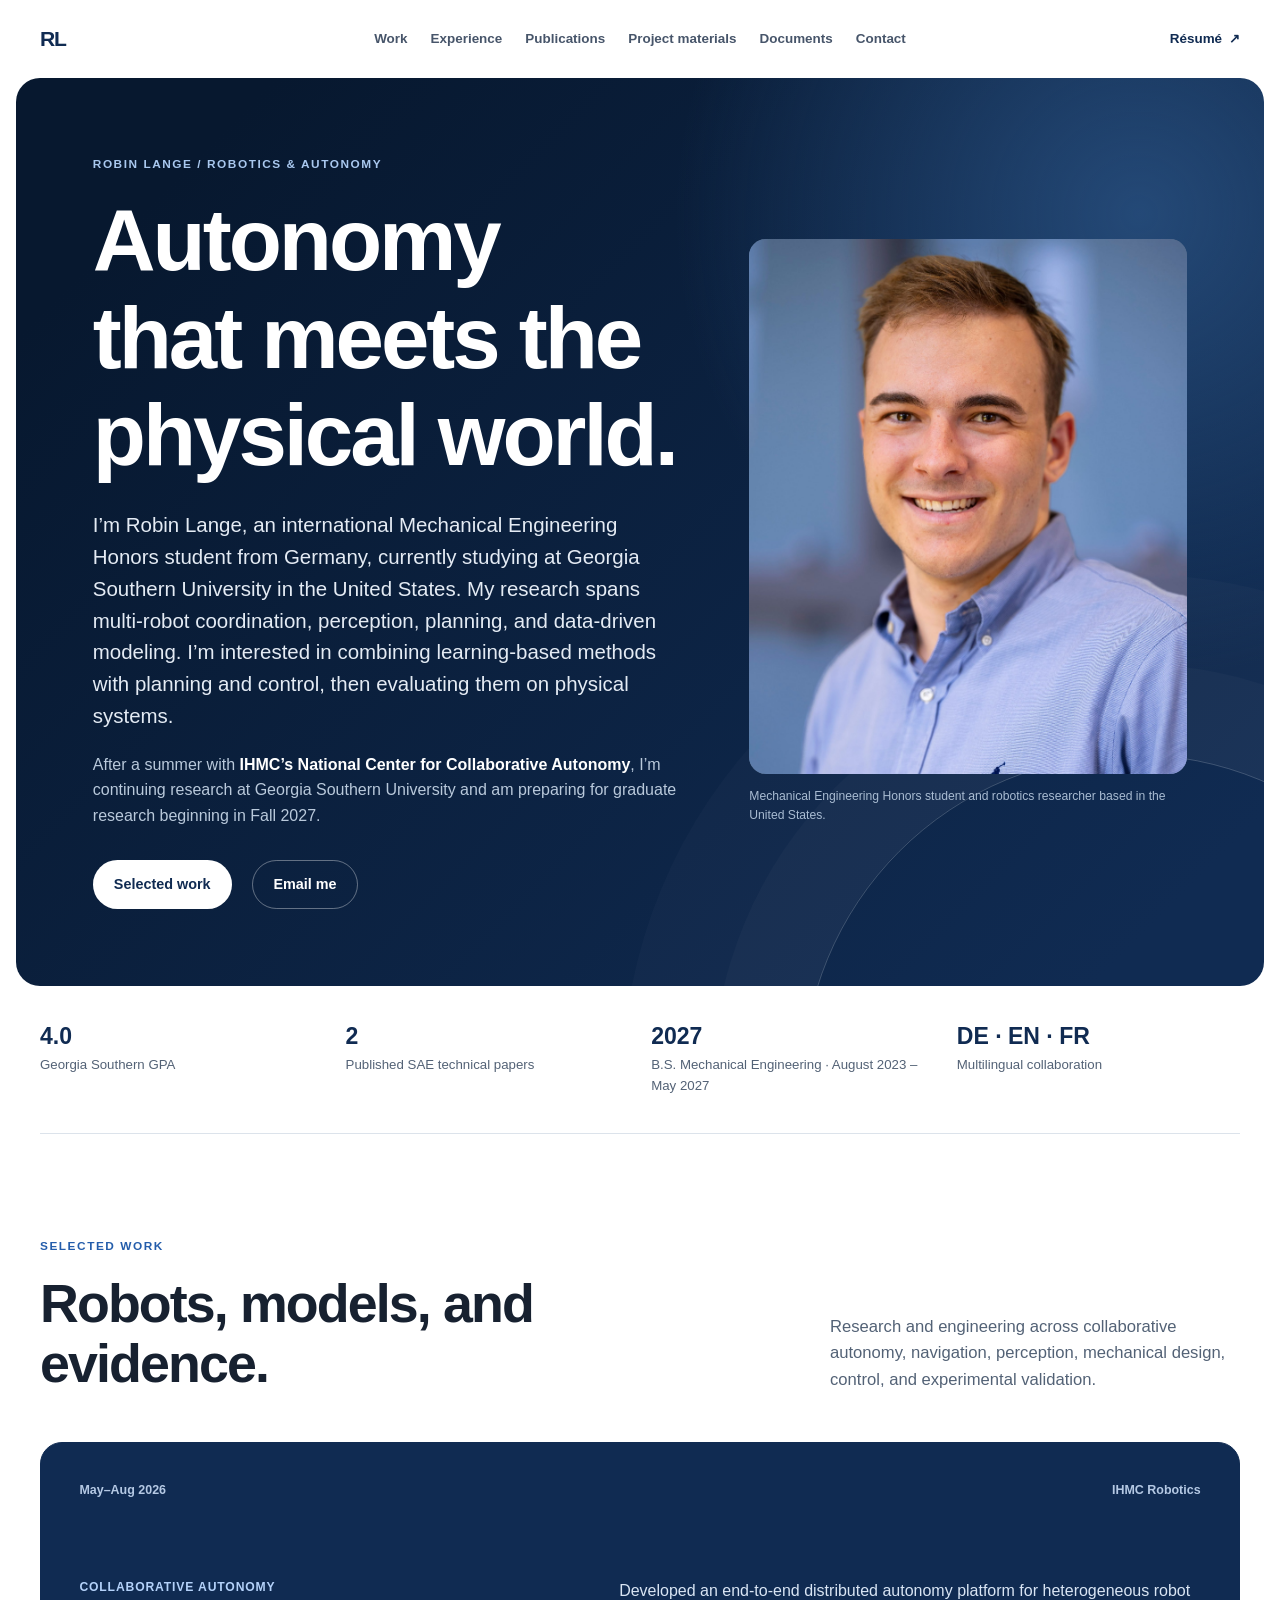
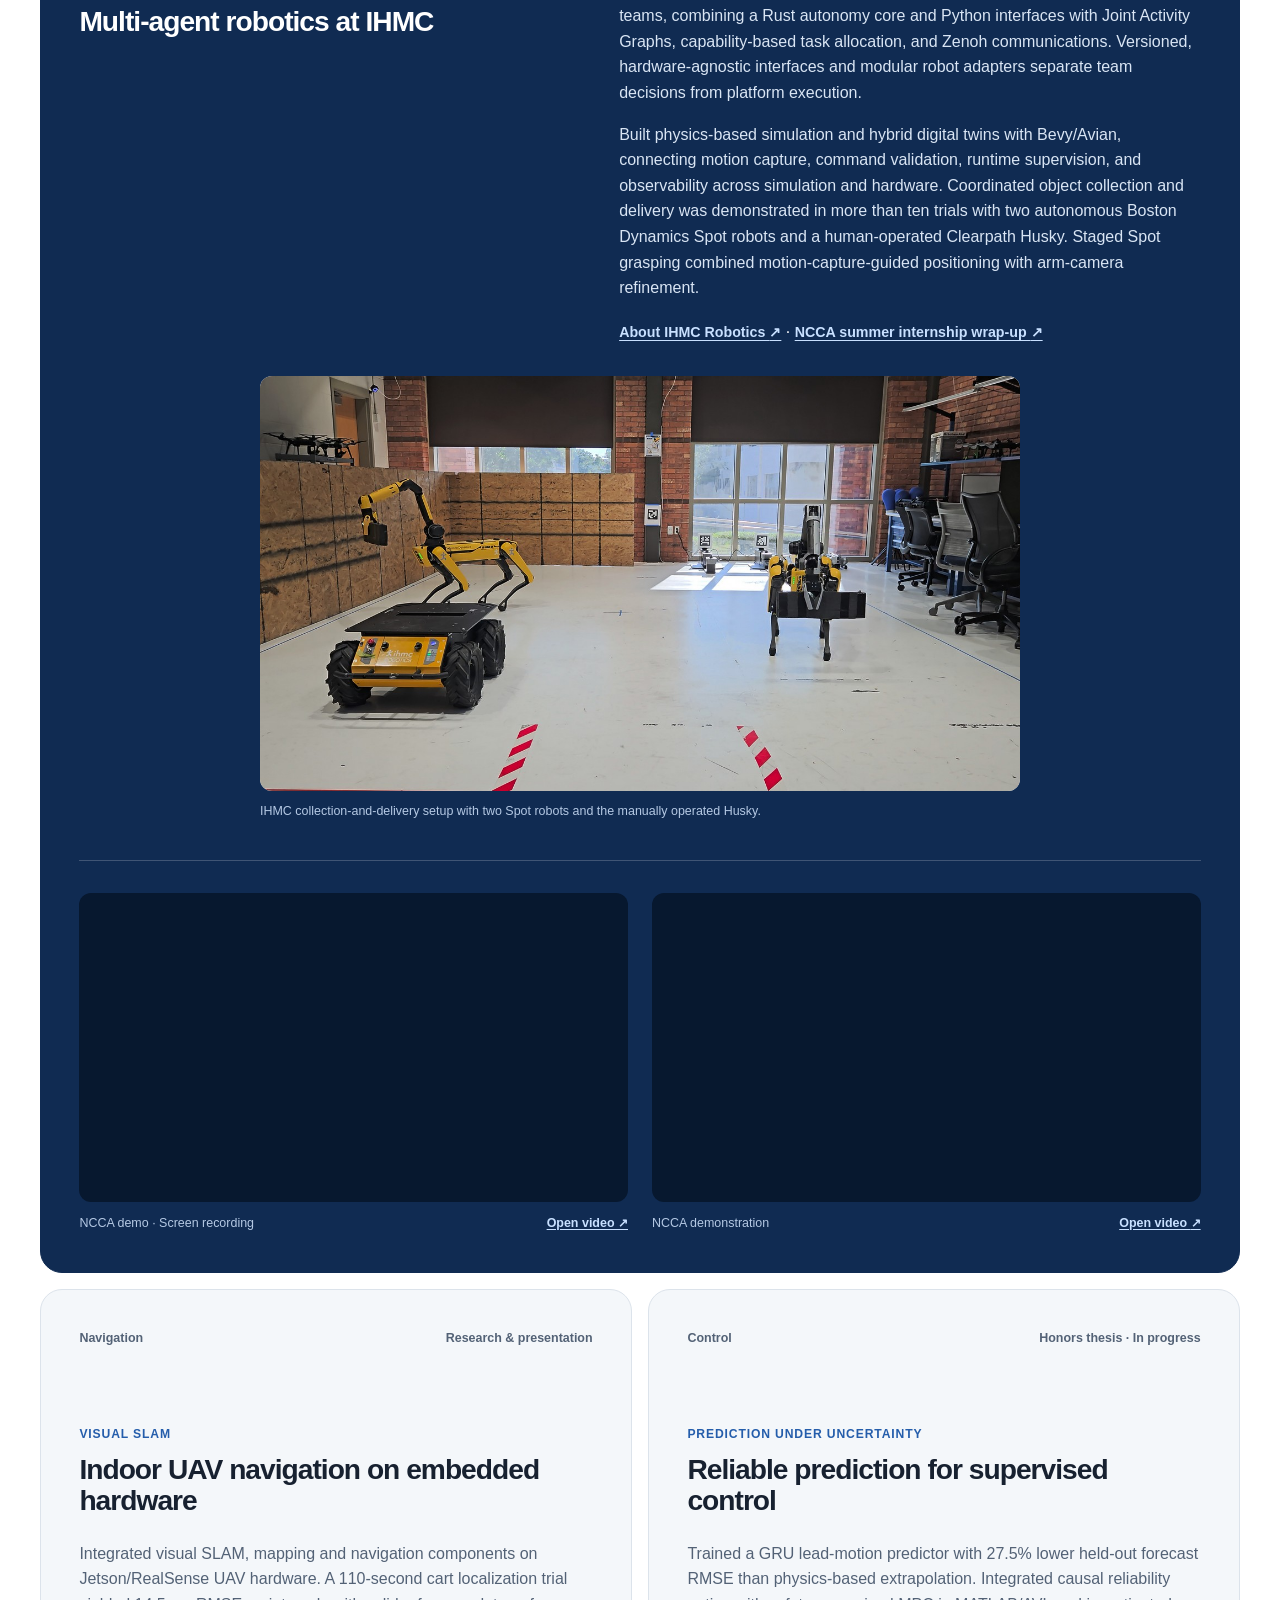
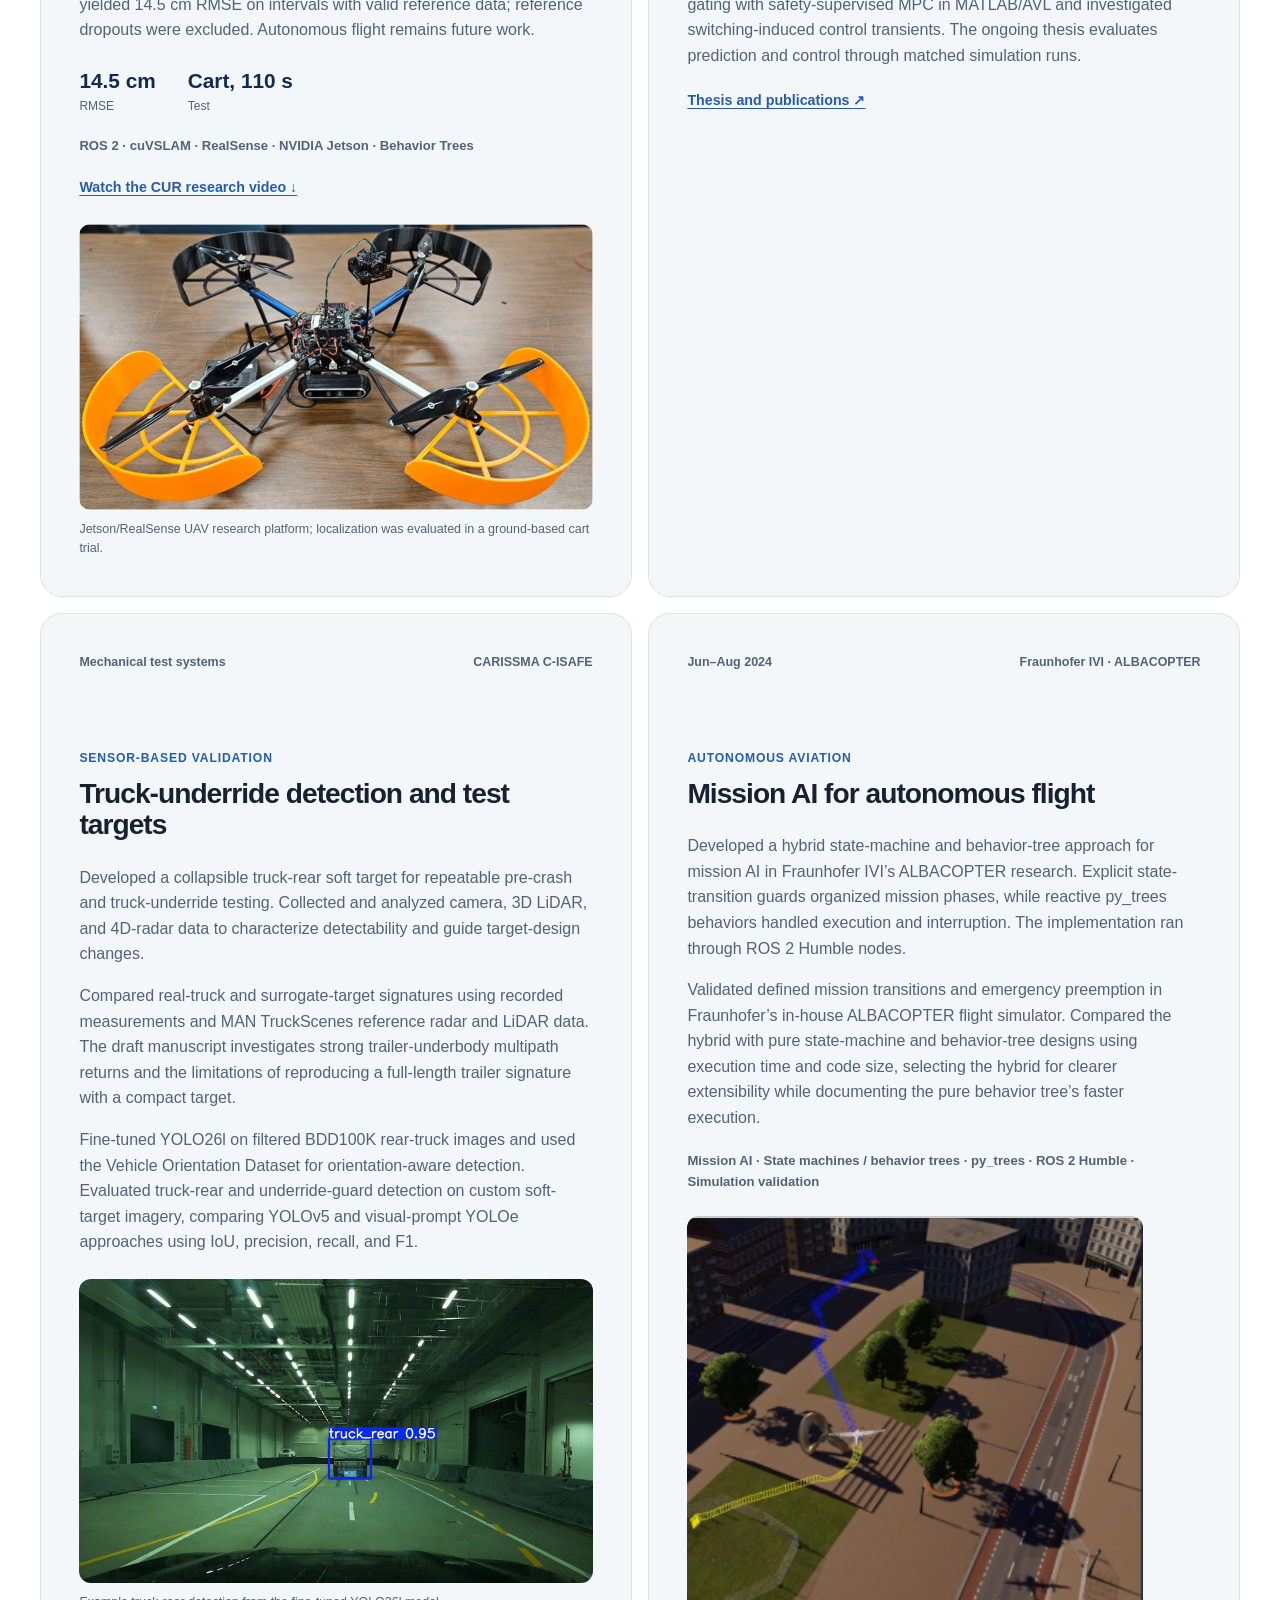
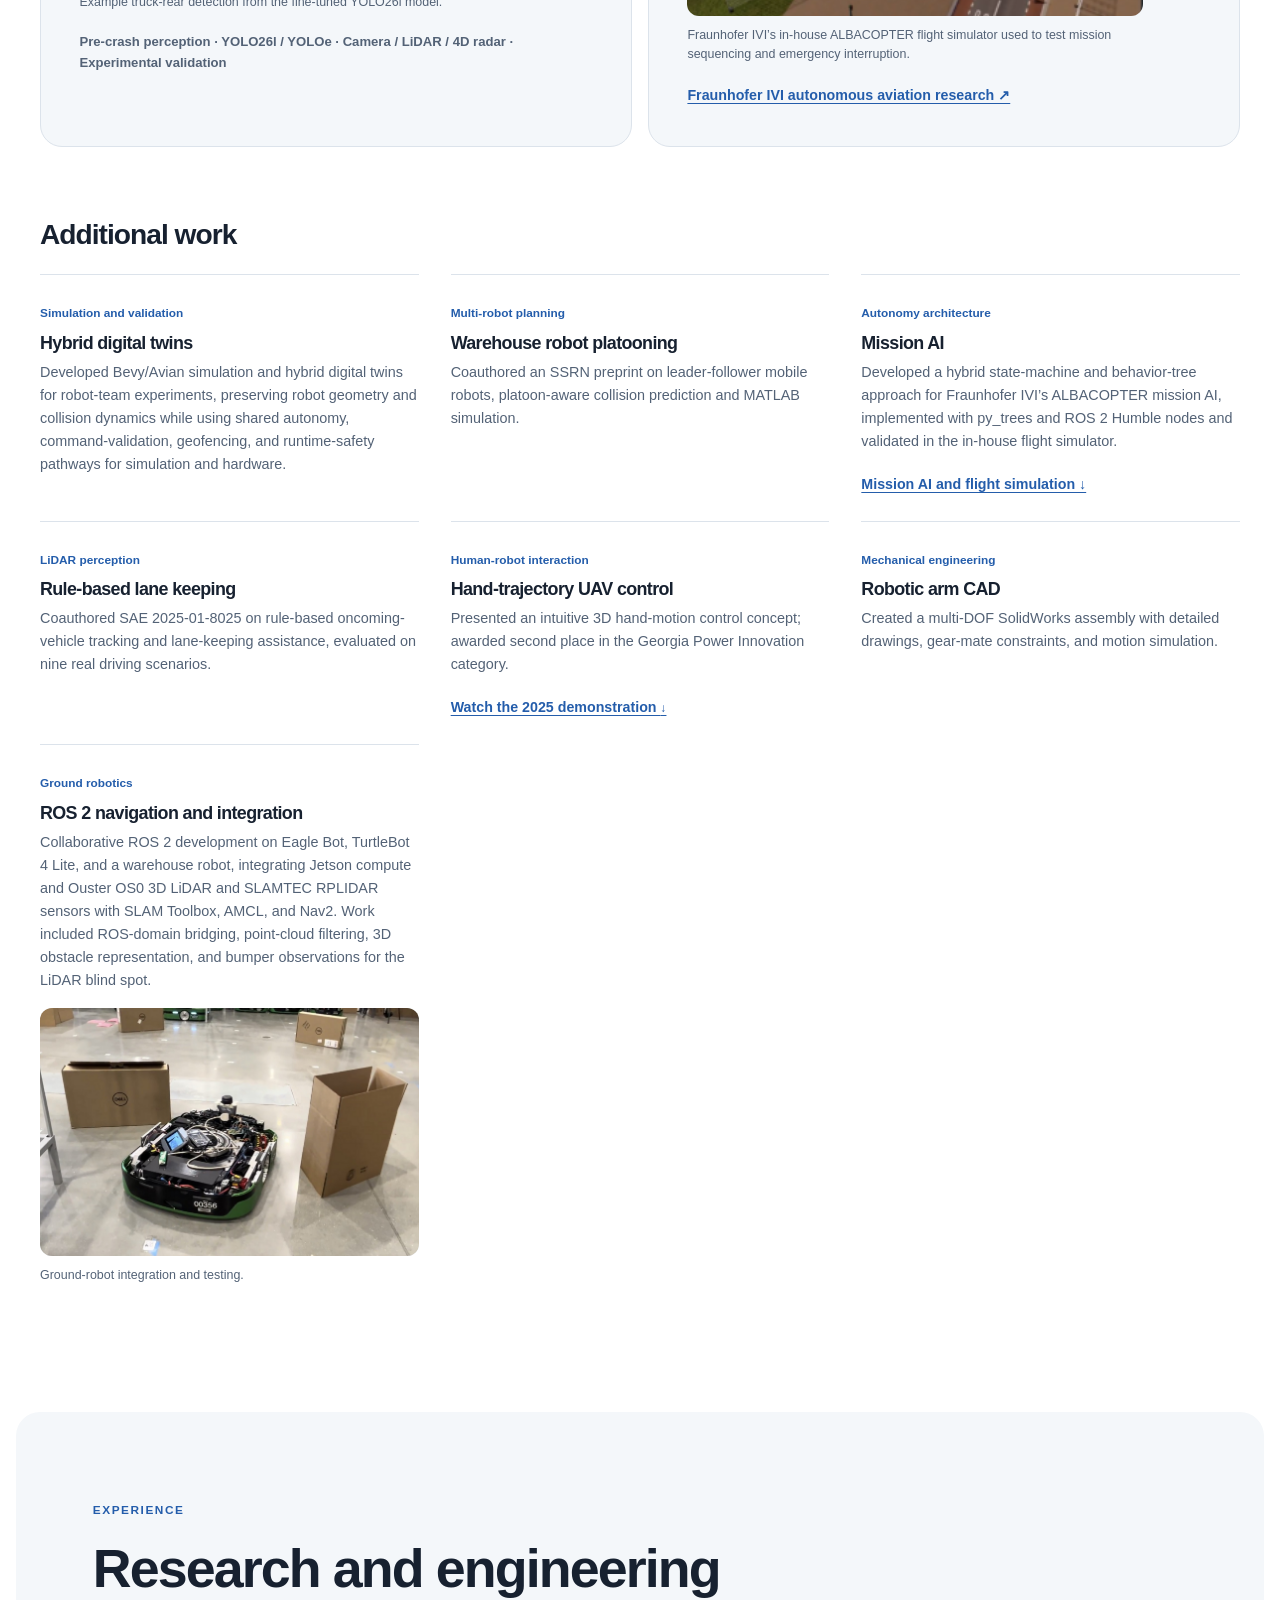
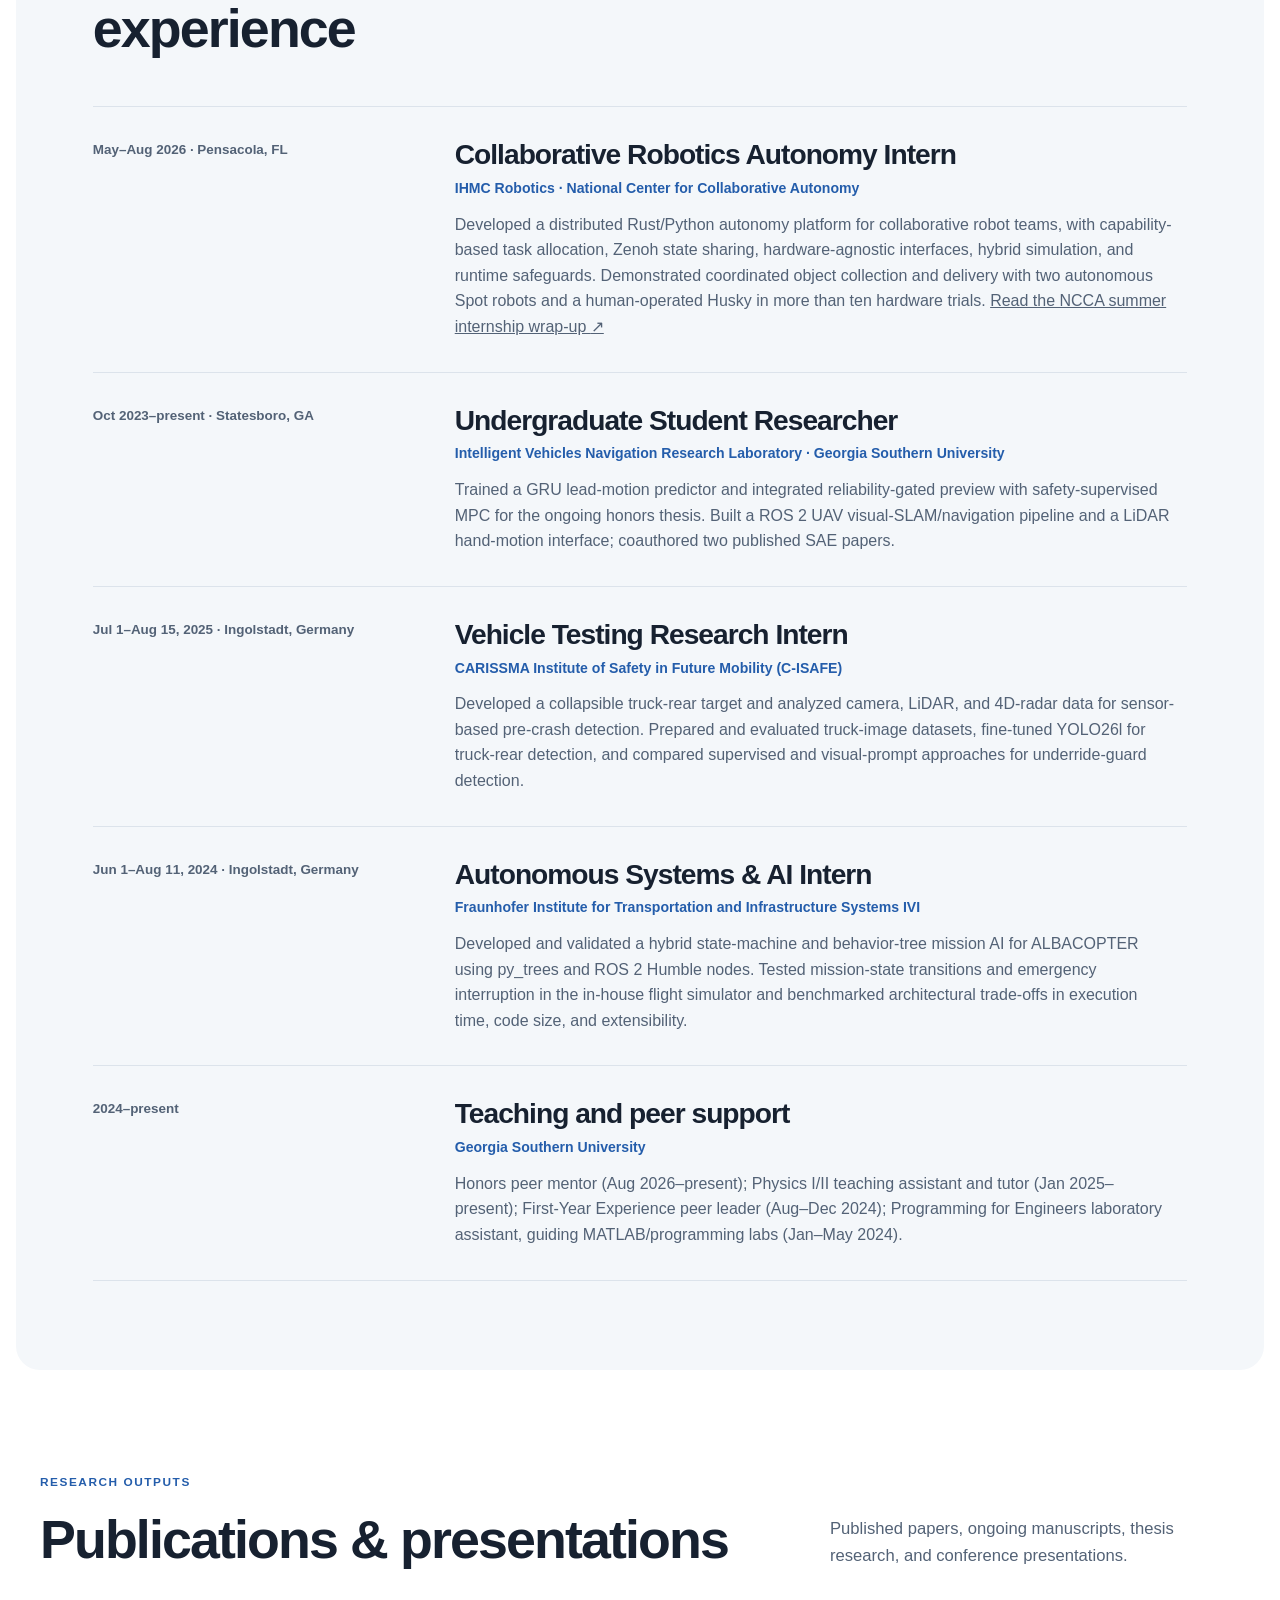
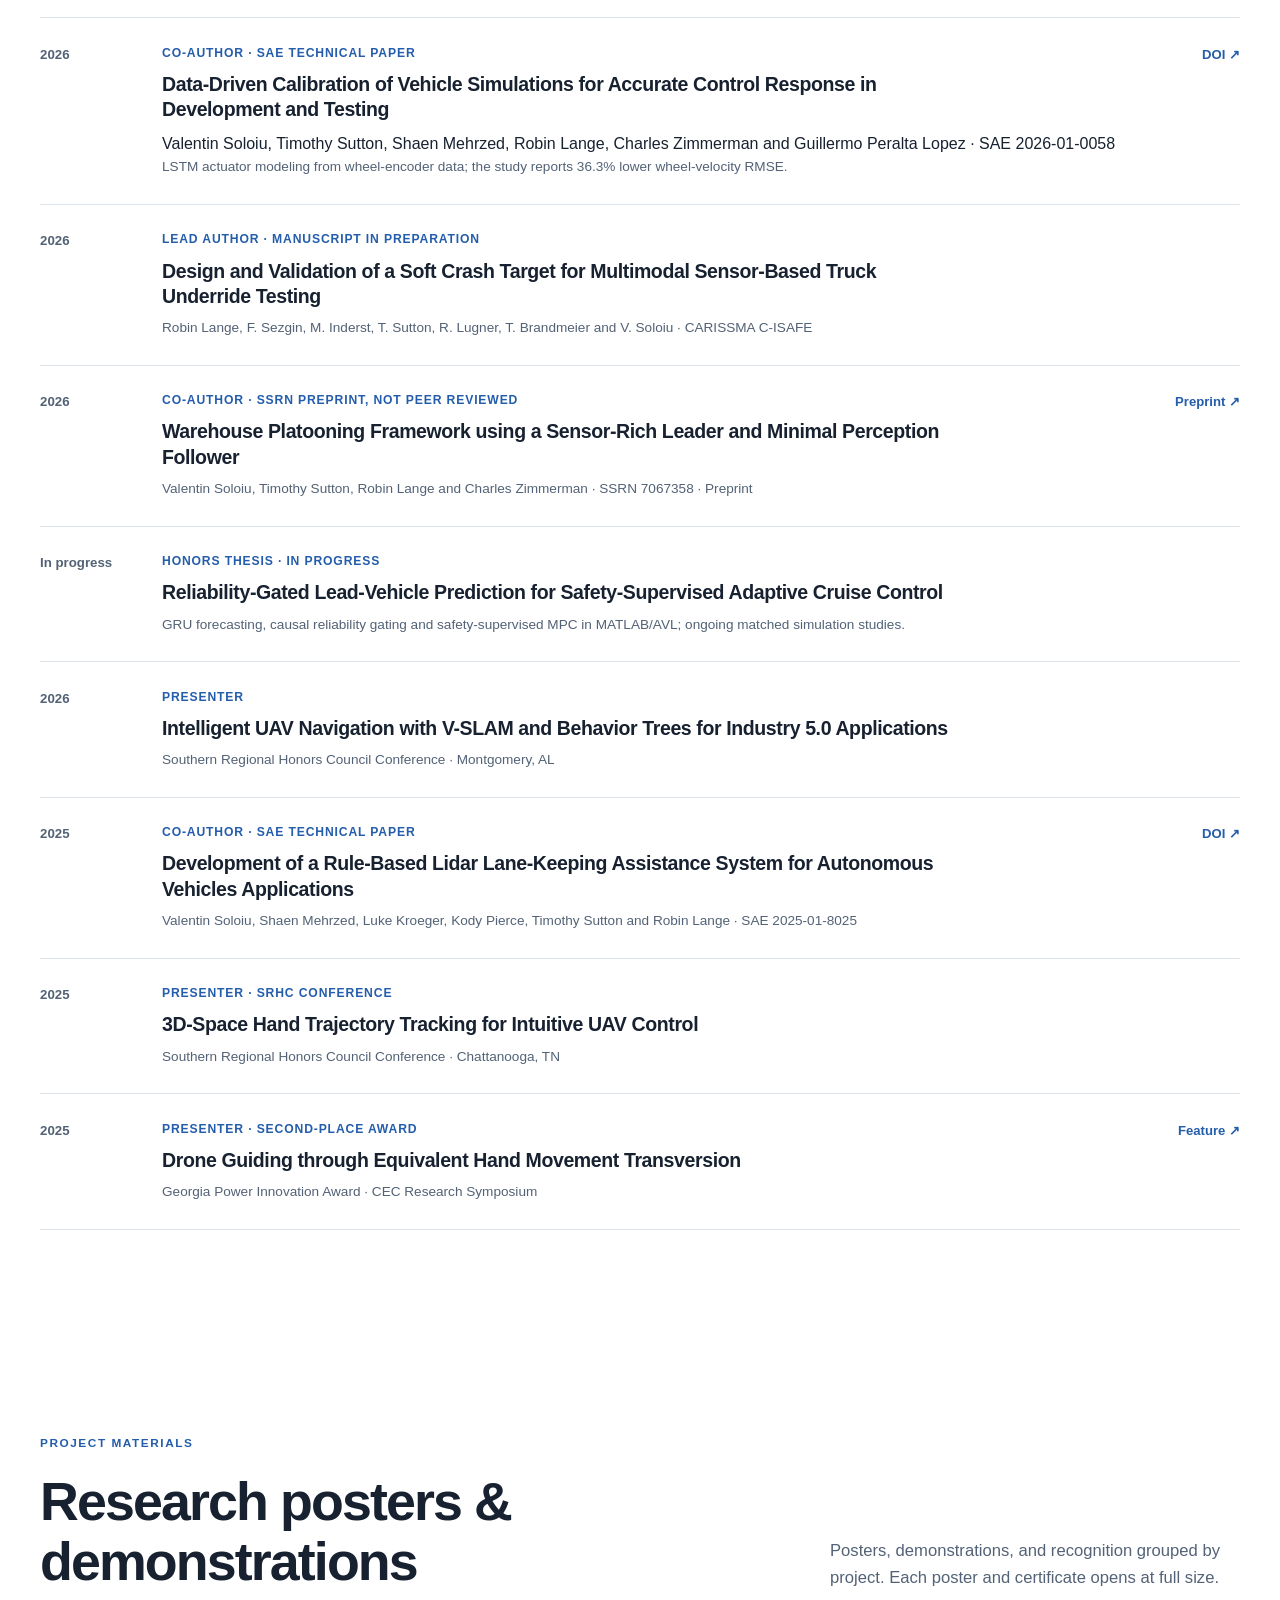
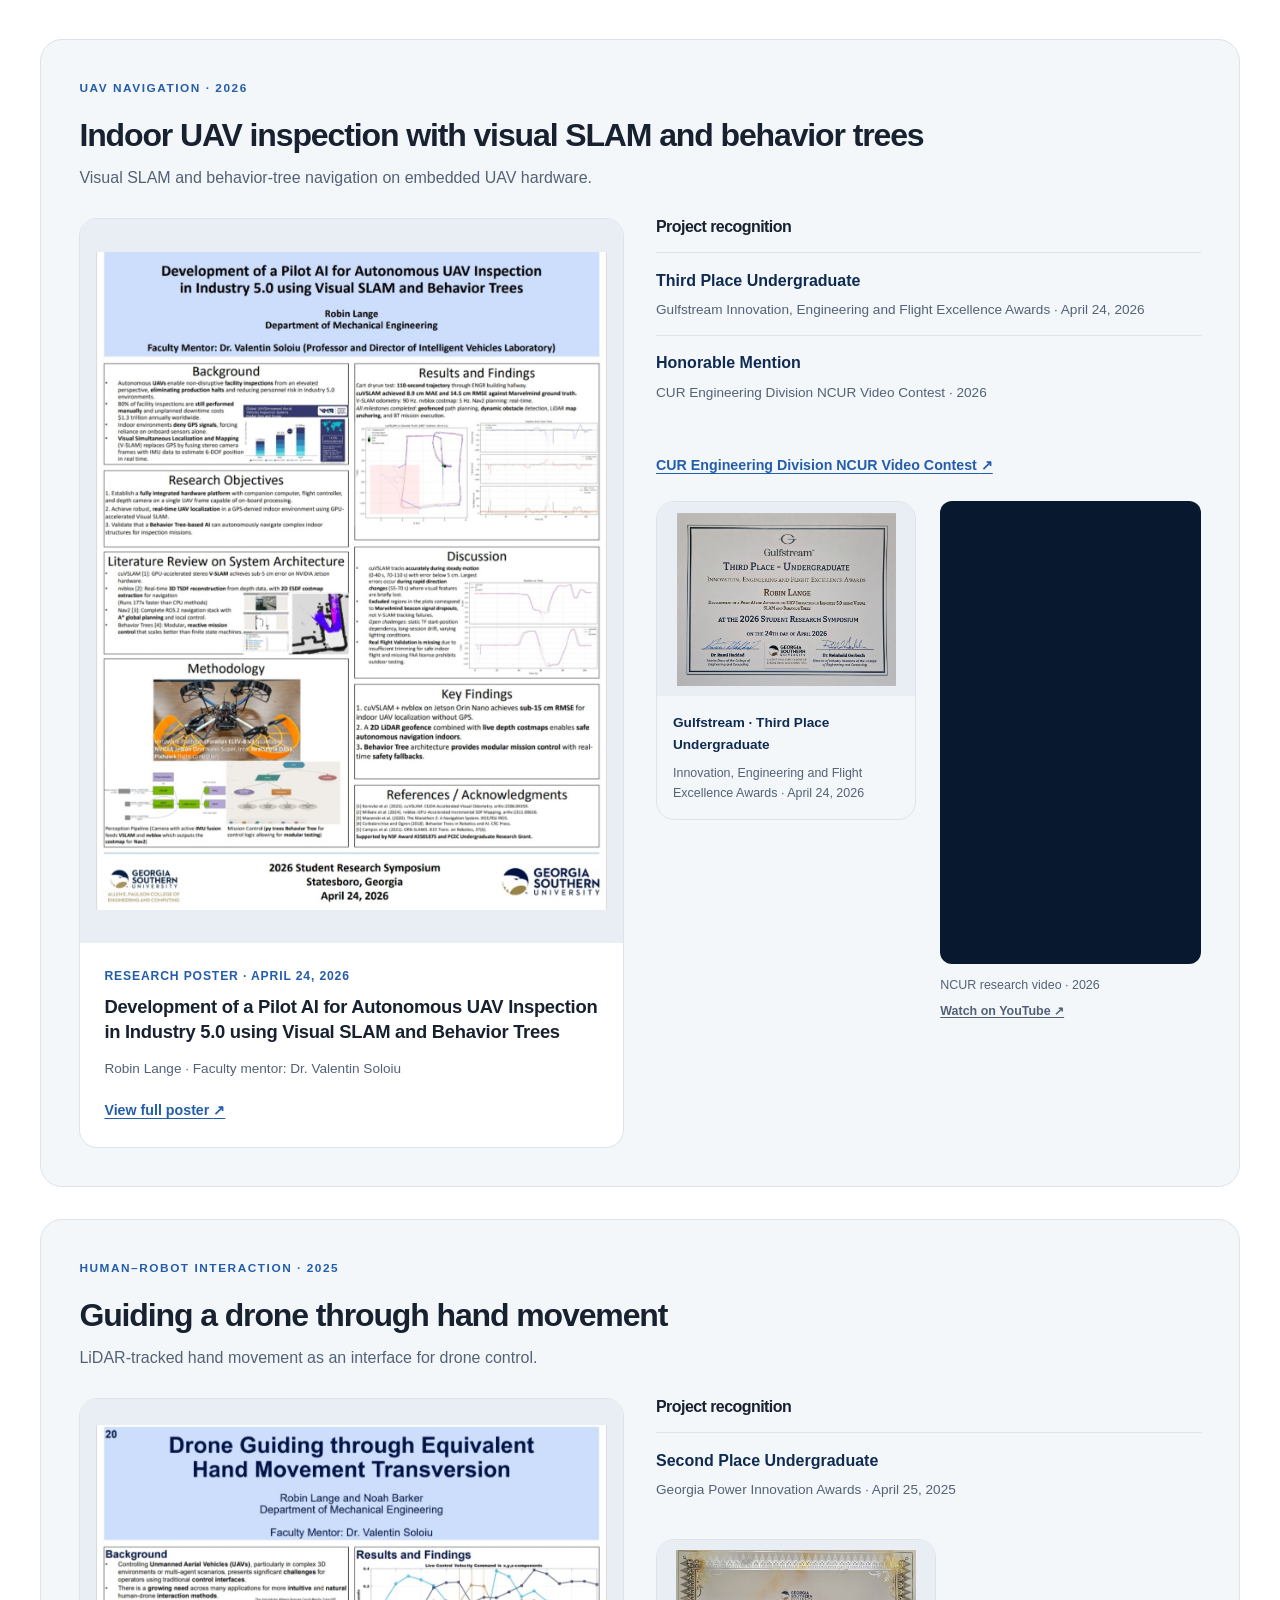
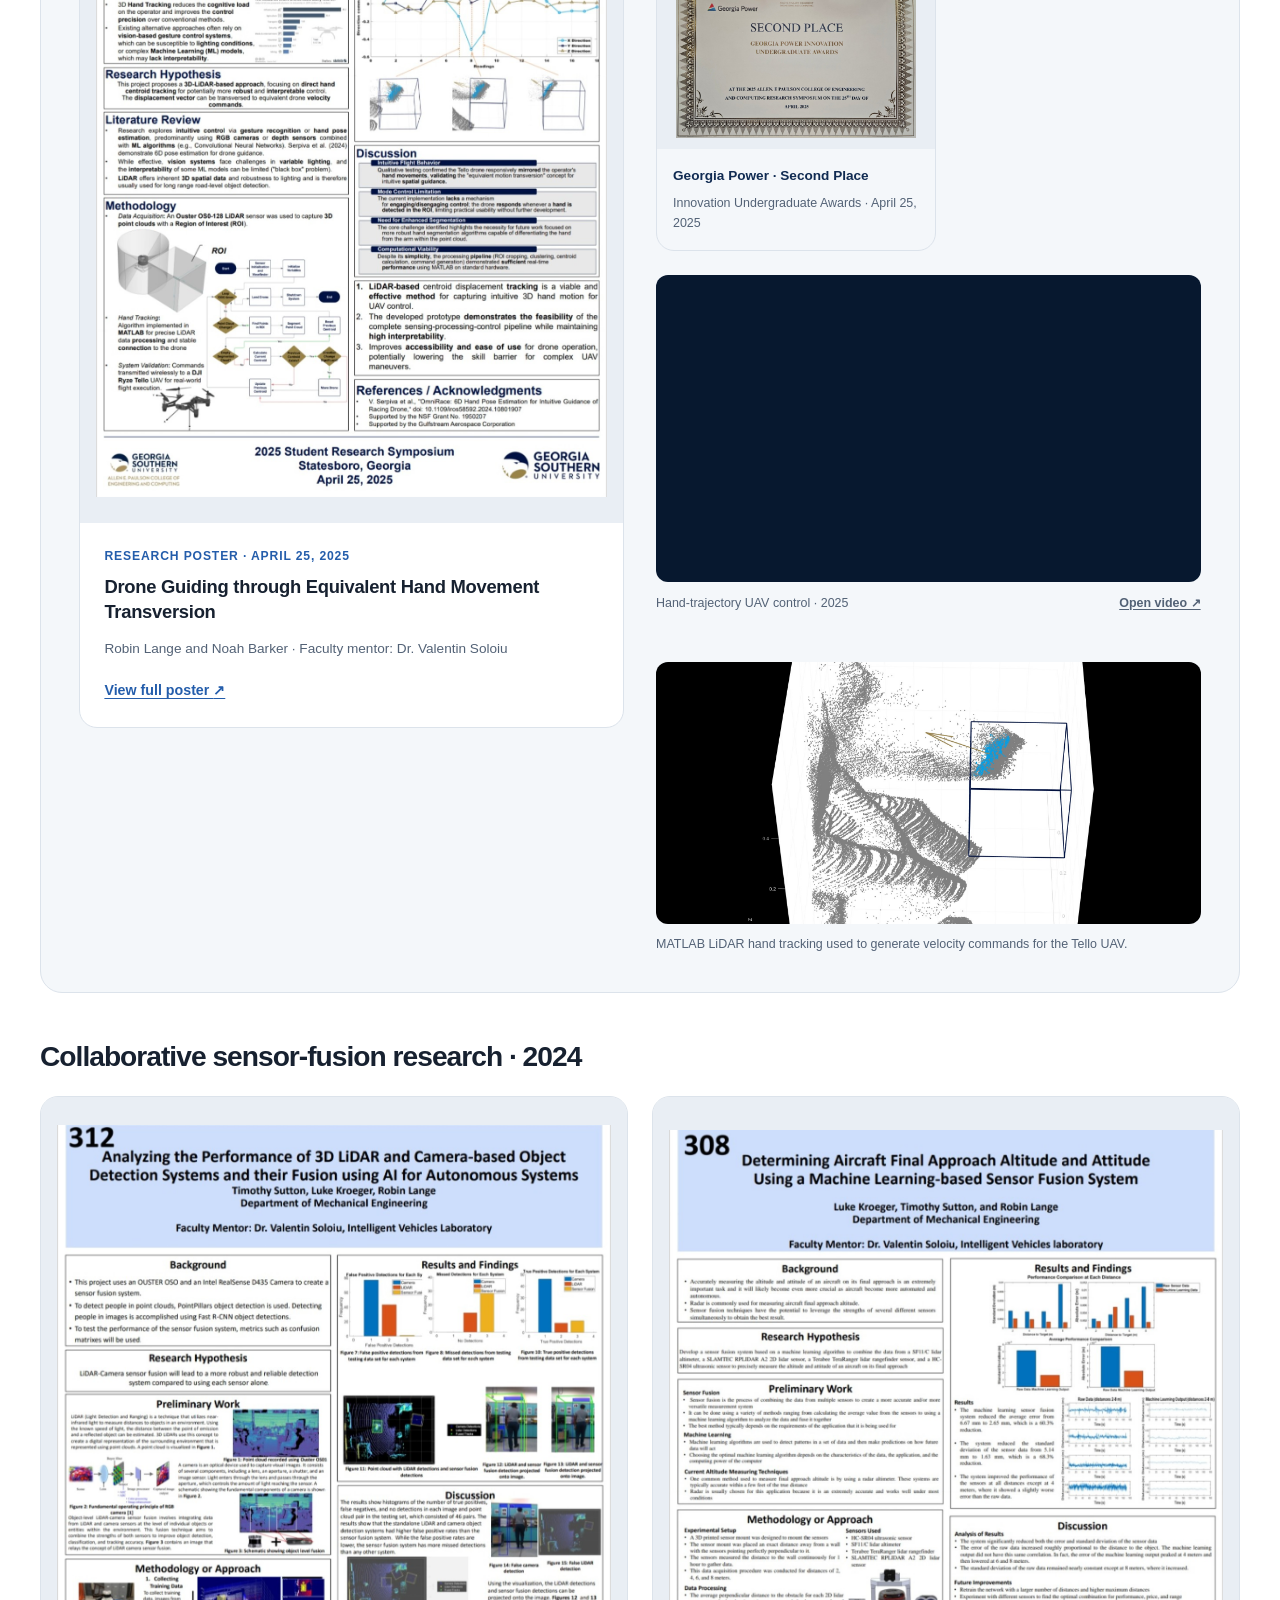
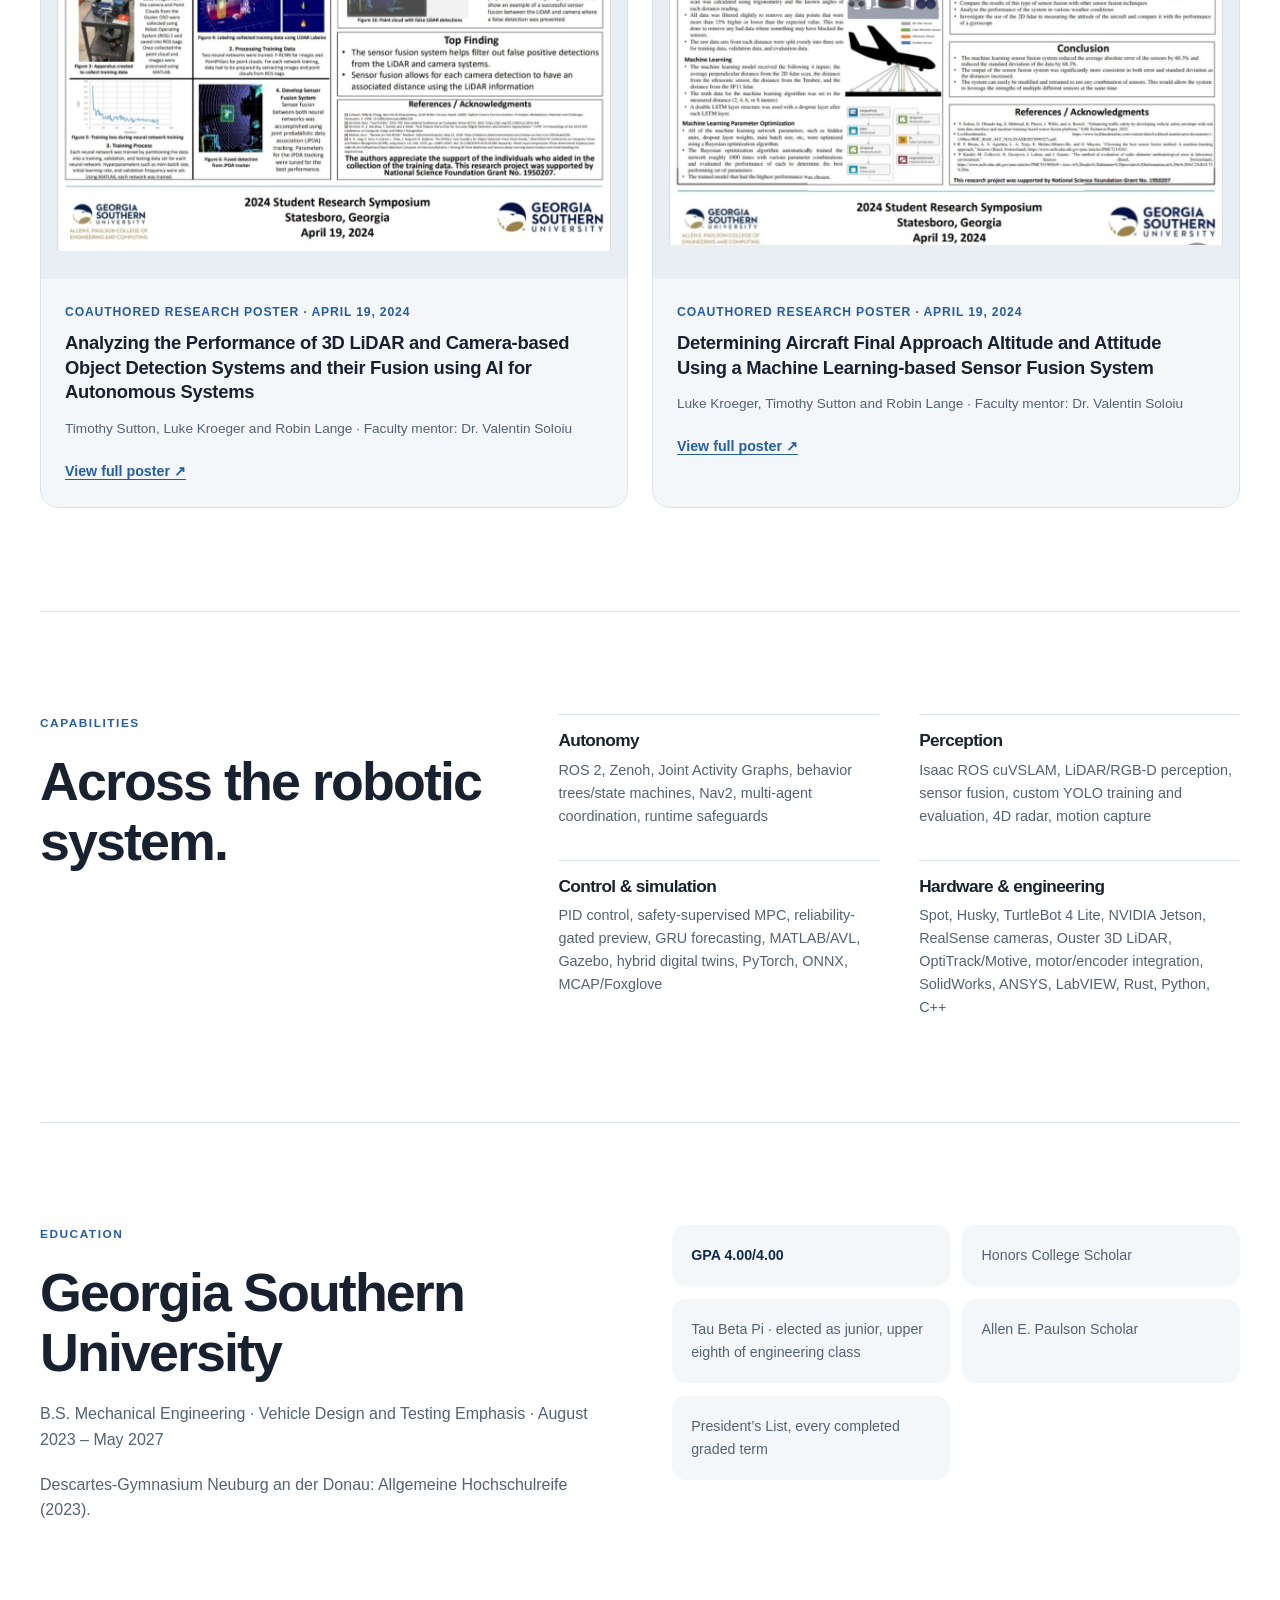
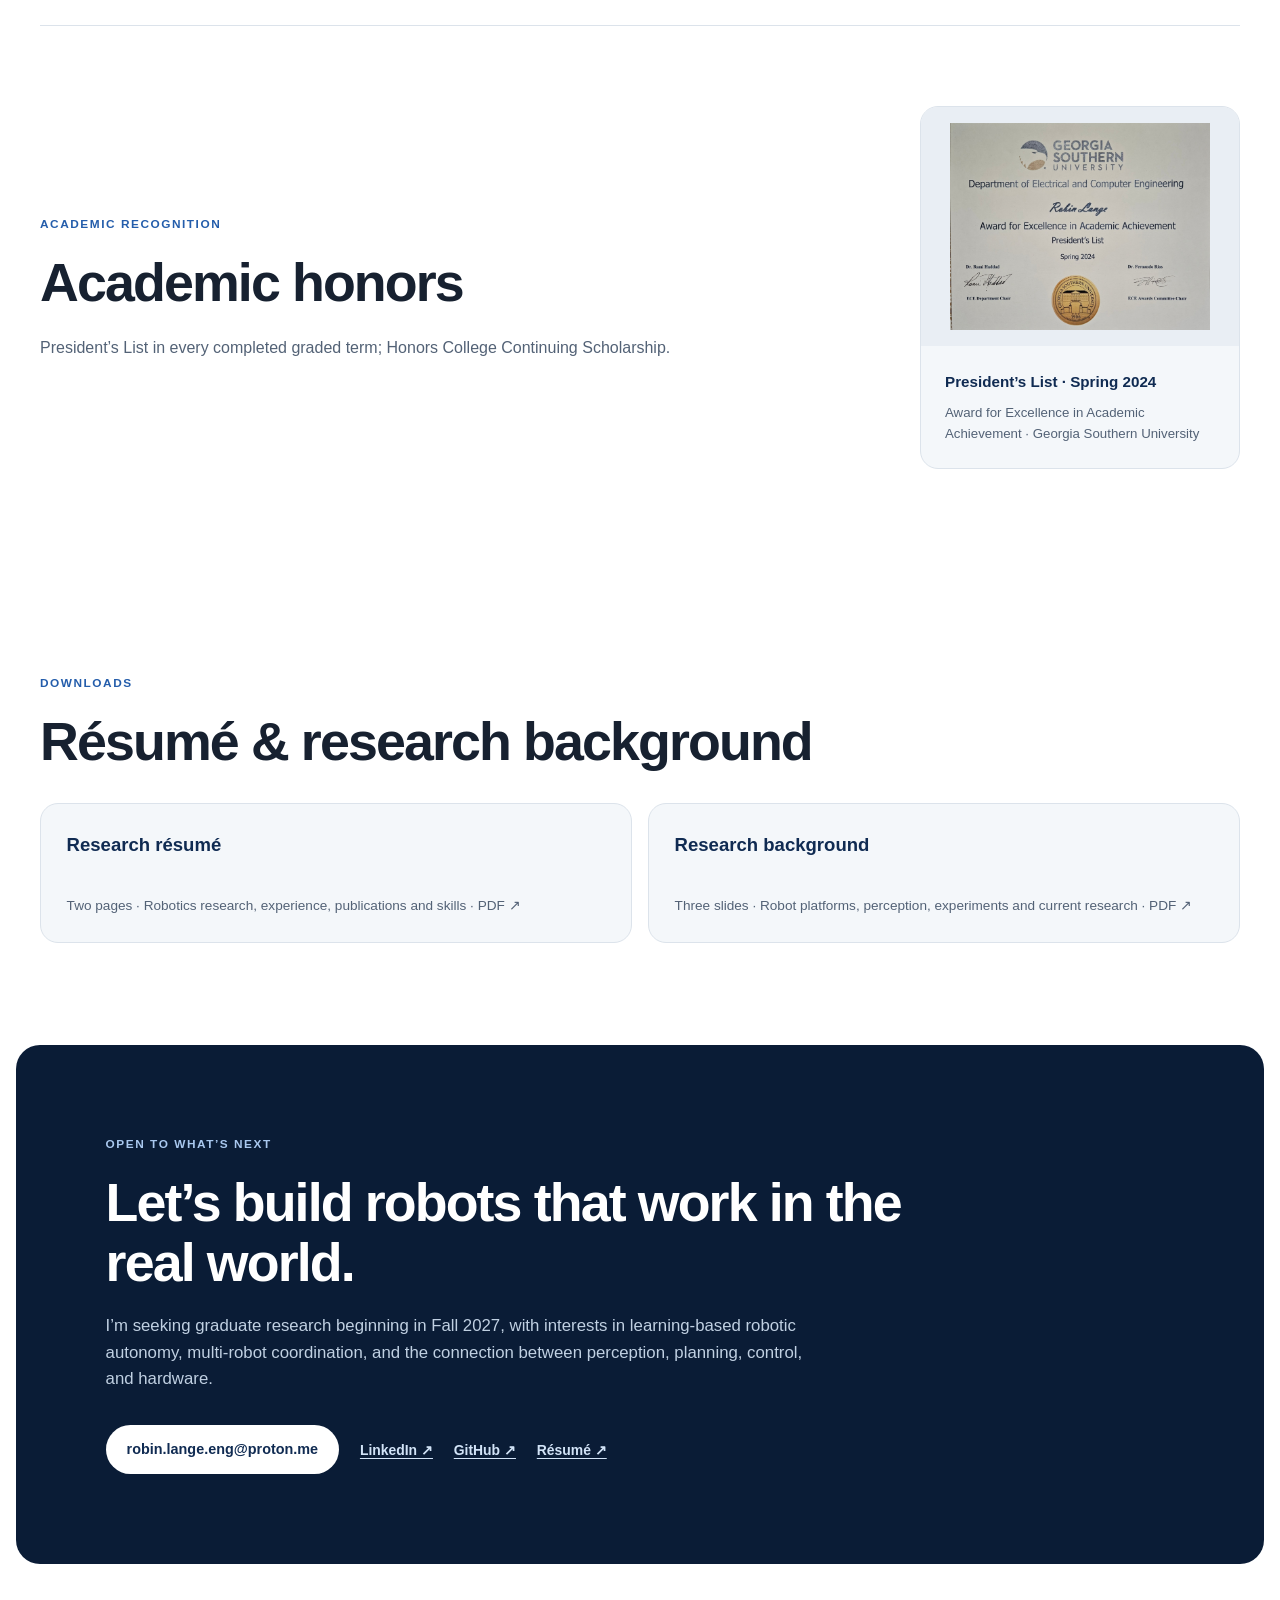
==== commit c67f6436: "Add warehouse platform and SLAMTEC RPLIDAR to ground robotics" ====
--- a/index.html
+++ b/index.html
@@ -282,7 +282,7 @@
           <article>
 <span>Ground robotics</span>
 <h4>ROS 2 navigation and integration</h4>
-<p>Collaborative ROS 2 development on Eagle Bot and TurtleBot 4 Lite, integrating Jetson compute and an Ouster OS0 3D LiDAR sensor with SLAM Toolbox, AMCL, and Nav2. Work included ROS-domain bridging, point-cloud filtering, 3D obstacle representation, and bumper observations for the LiDAR blind spot.</p>
+<p>Collaborative ROS 2 development on Eagle Bot, TurtleBot 4 Lite, and a warehouse robot, integrating Jetson compute and Ouster OS0 3D LiDAR and SLAMTEC RPLIDAR sensors with SLAM Toolbox, AMCL, and Nav2. Work included ROS-domain bridging, point-cloud filtering, 3D obstacle representation, and bumper observations for the LiDAR blind spot.</p>
 <figure class="research-photo">
 <a aria-label="Open image: Green mobile robot with sensors and onboard compute among test obstacles" href="assets/research/ground-robot-testing.jpg" rel="noopener" target="_blank">
 <img alt="Green mobile robot with sensors and onboard compute among test obstacles" decoding="async" height="999" loading="lazy" src="assets/research/ground-robot-testing.jpg" width="1525"/>
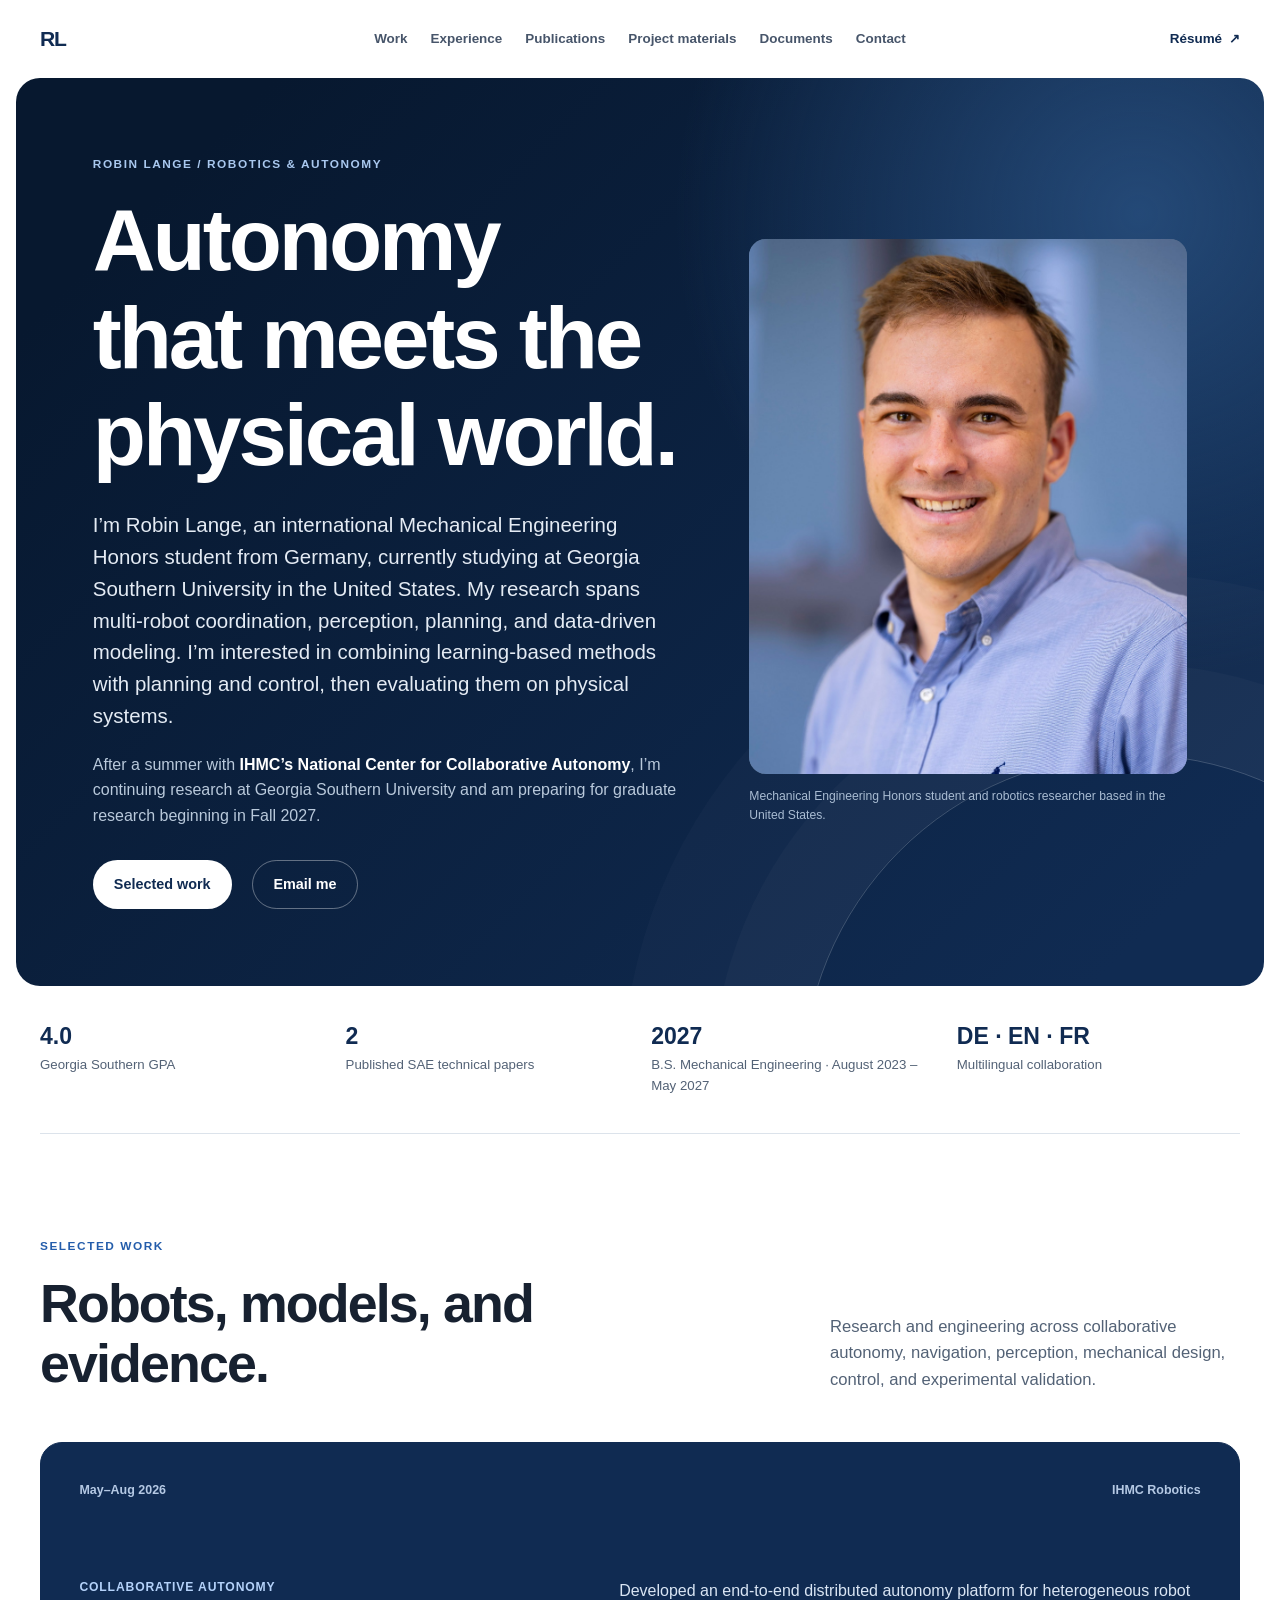
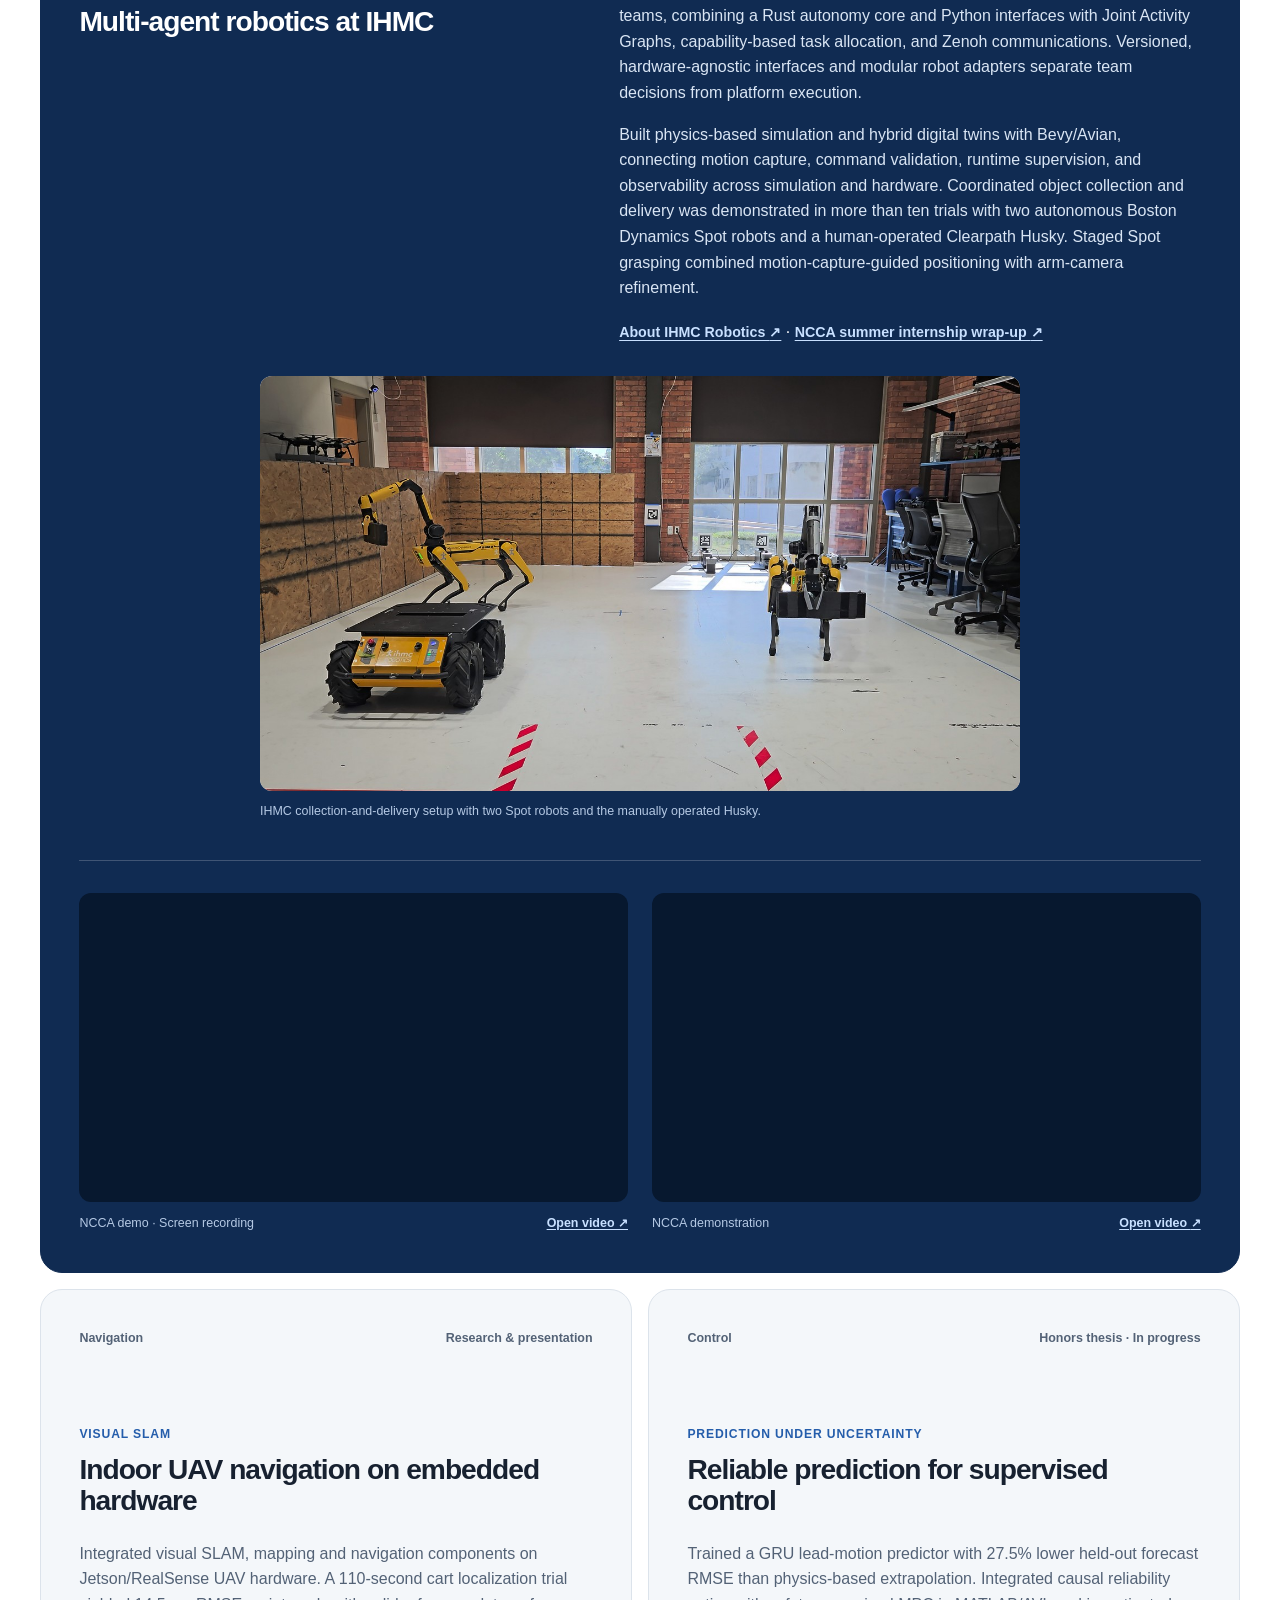
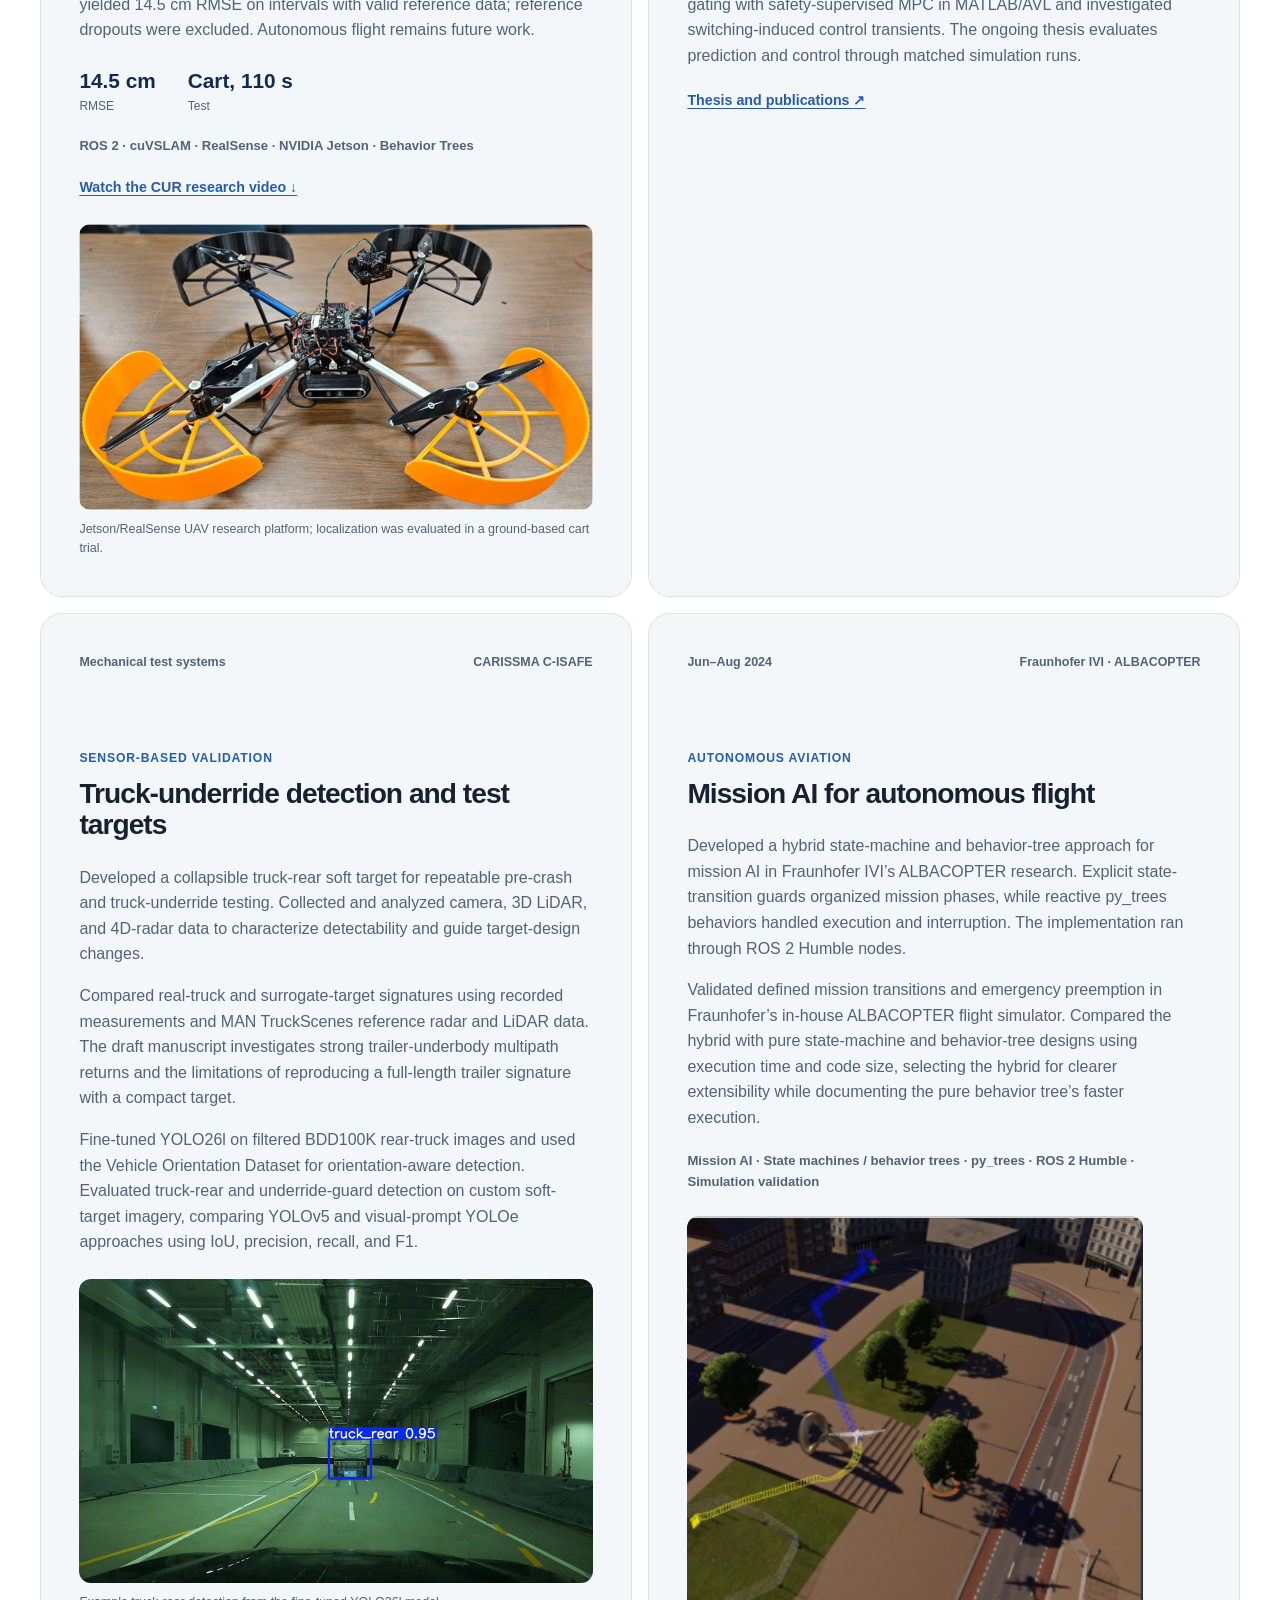
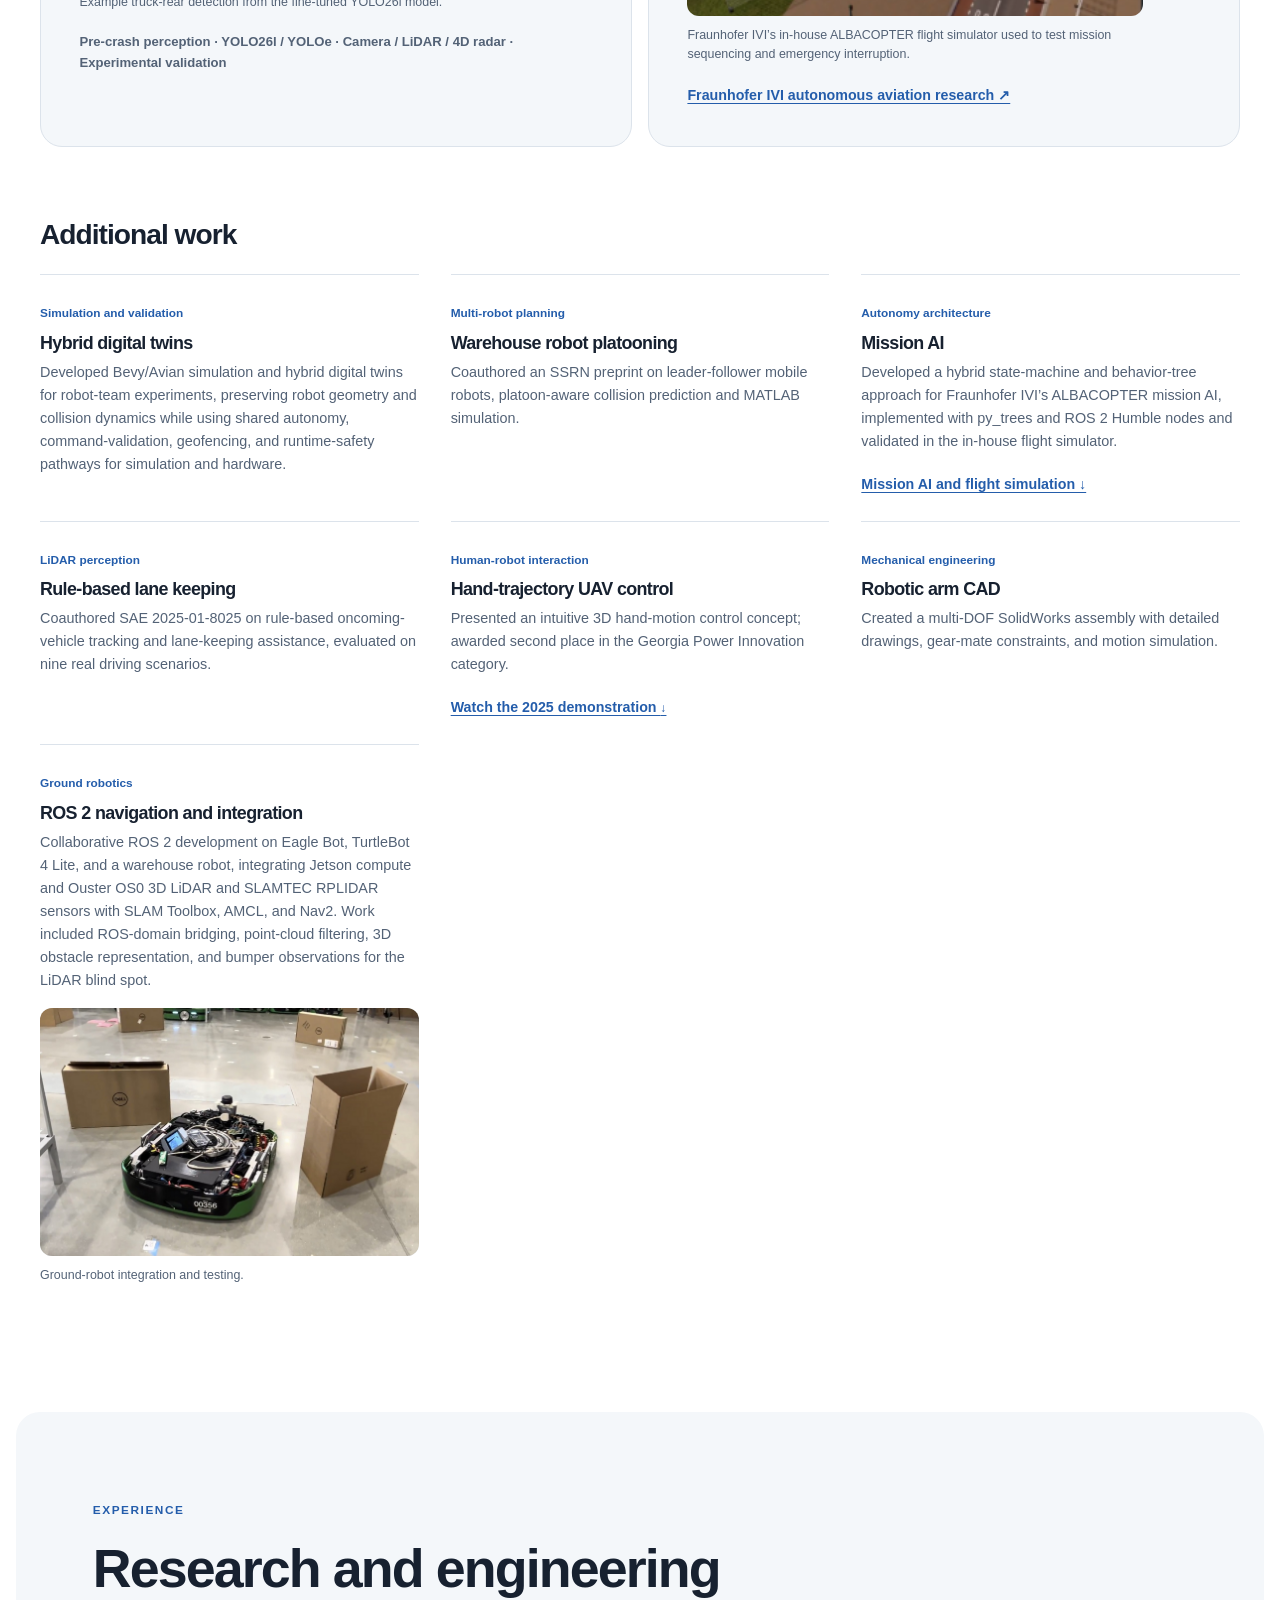
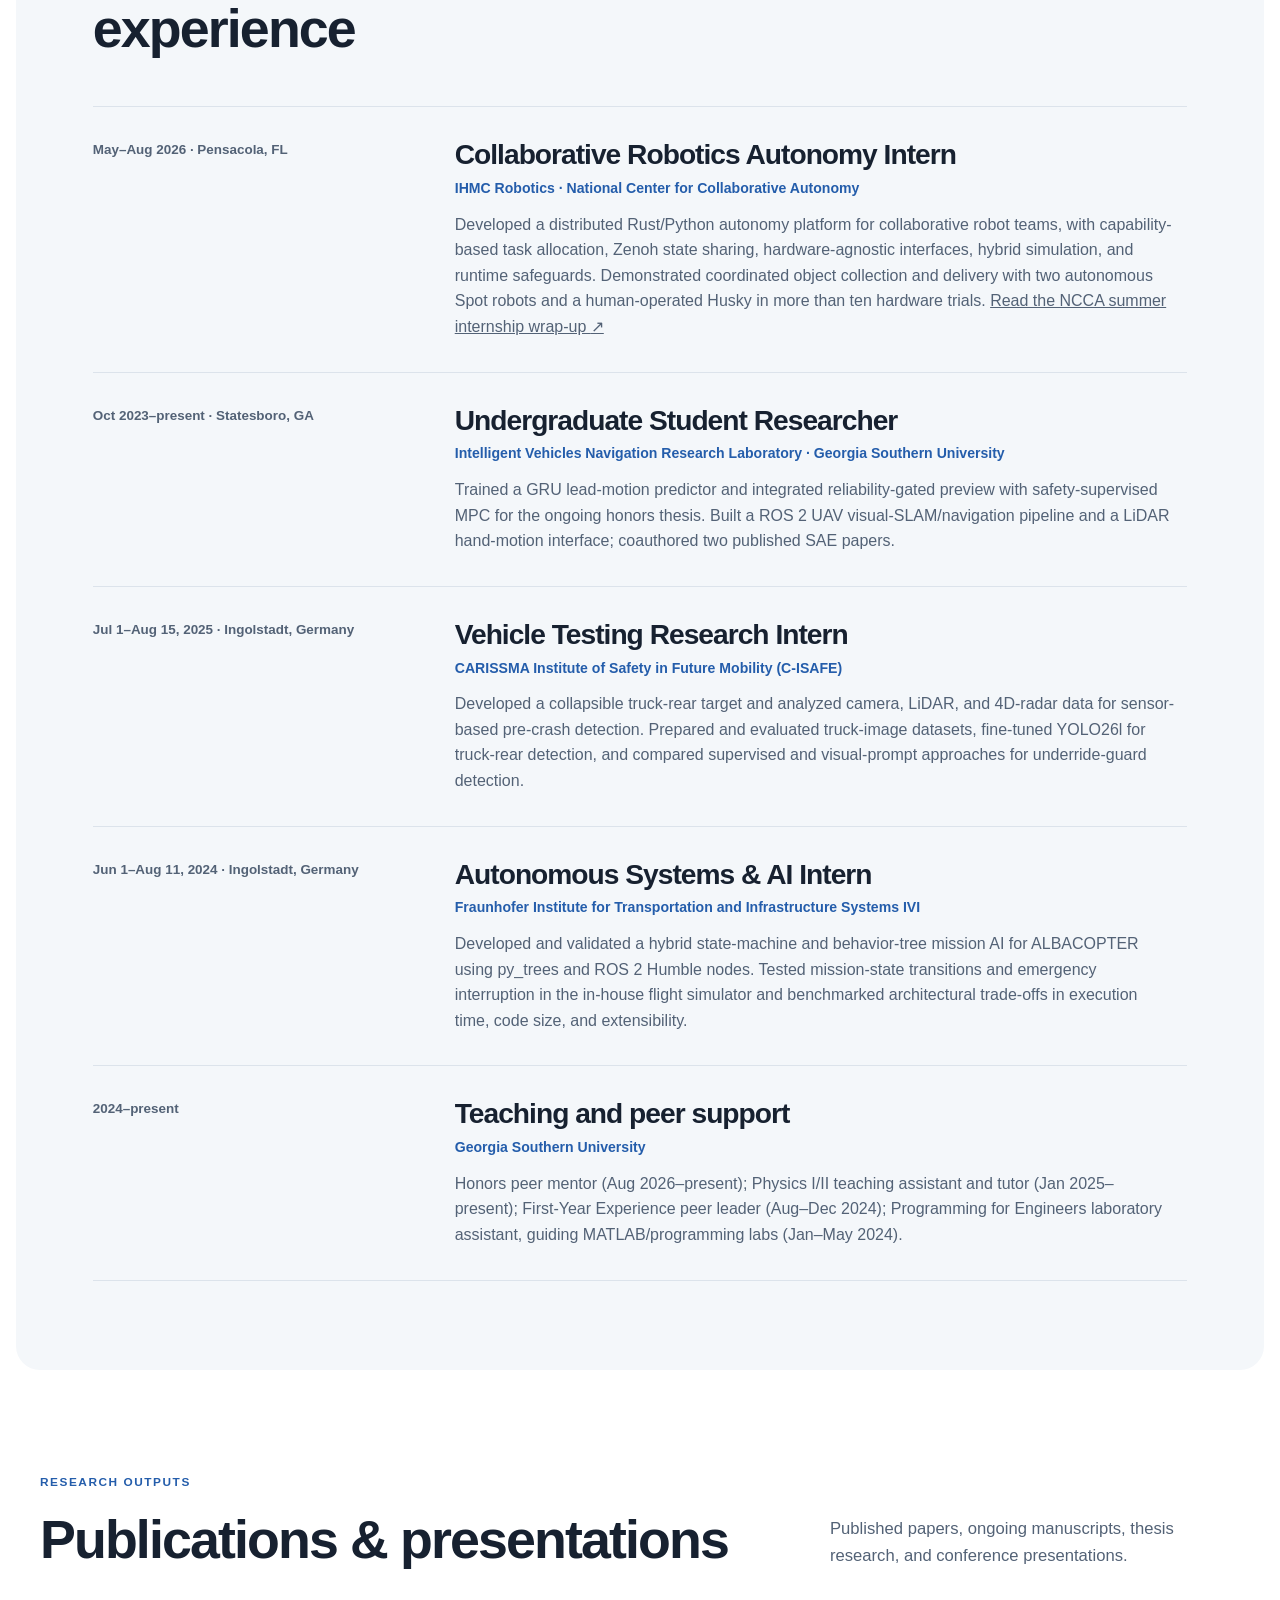
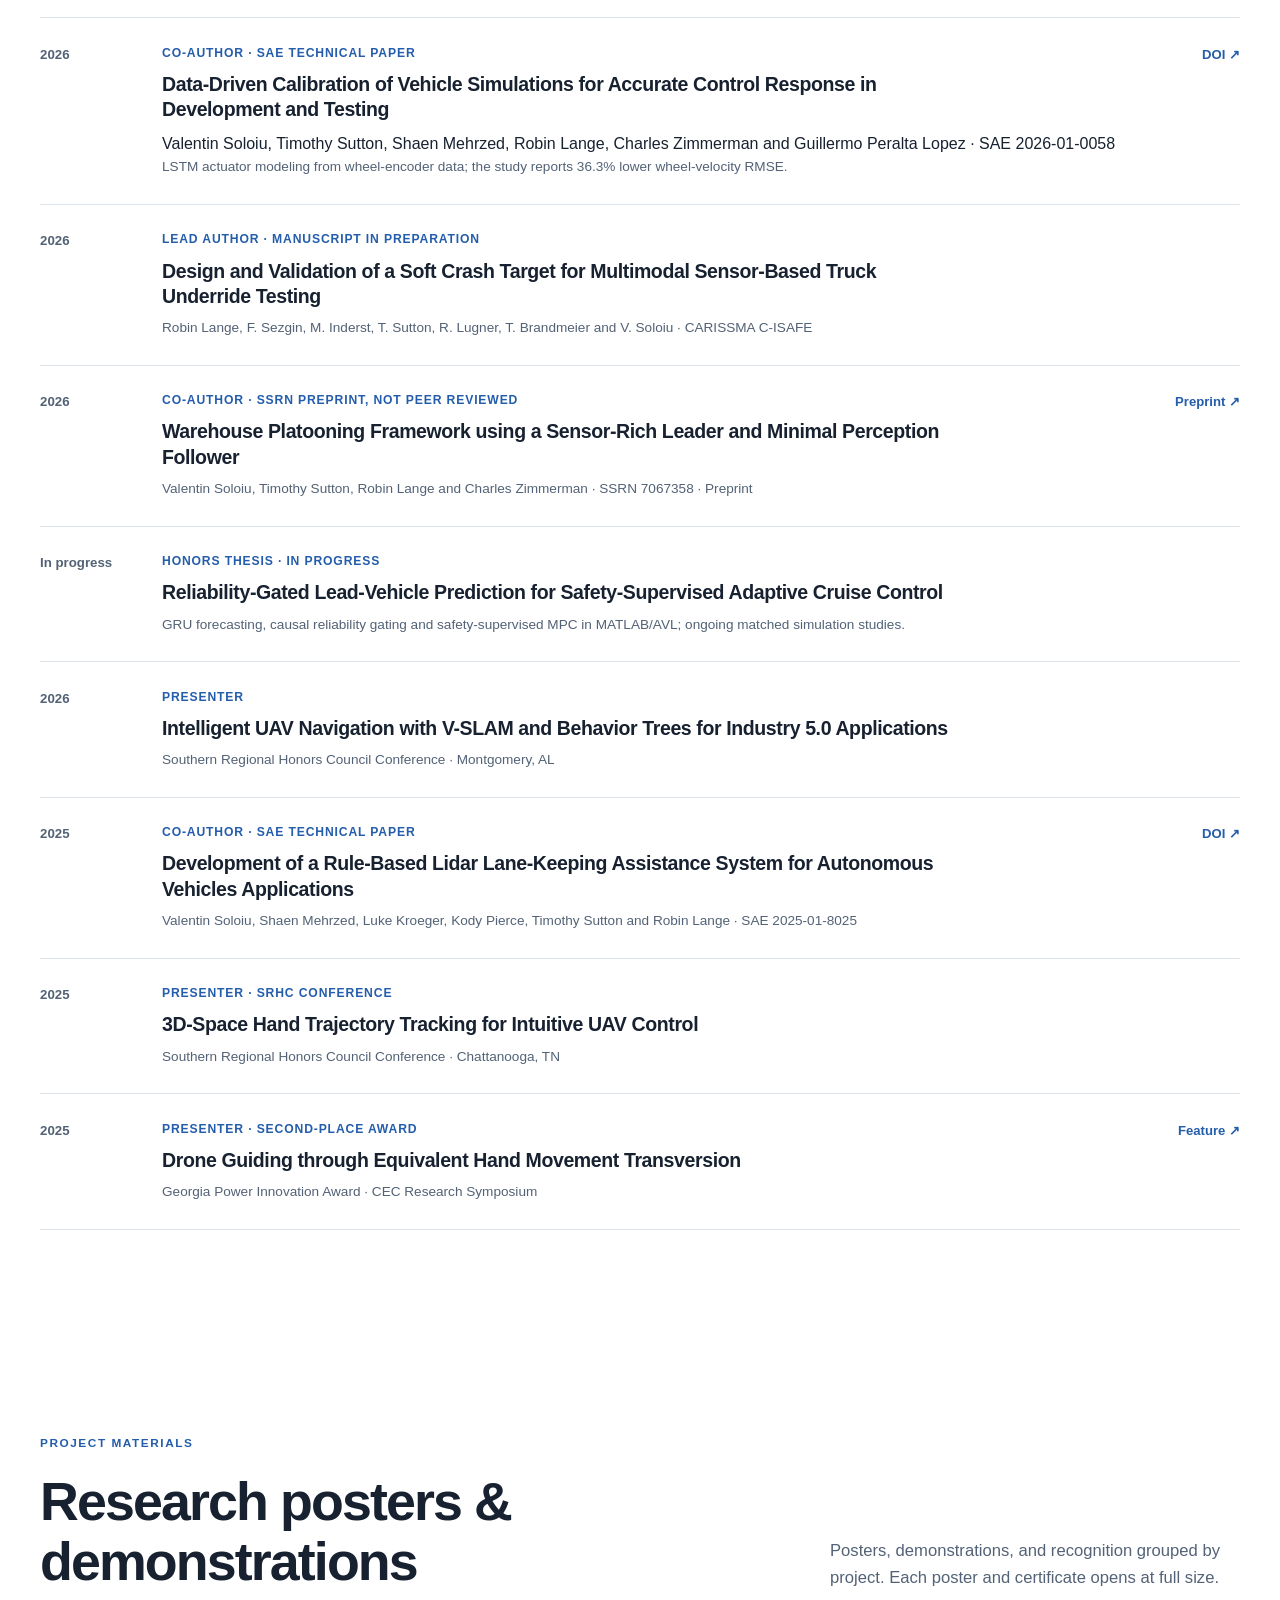
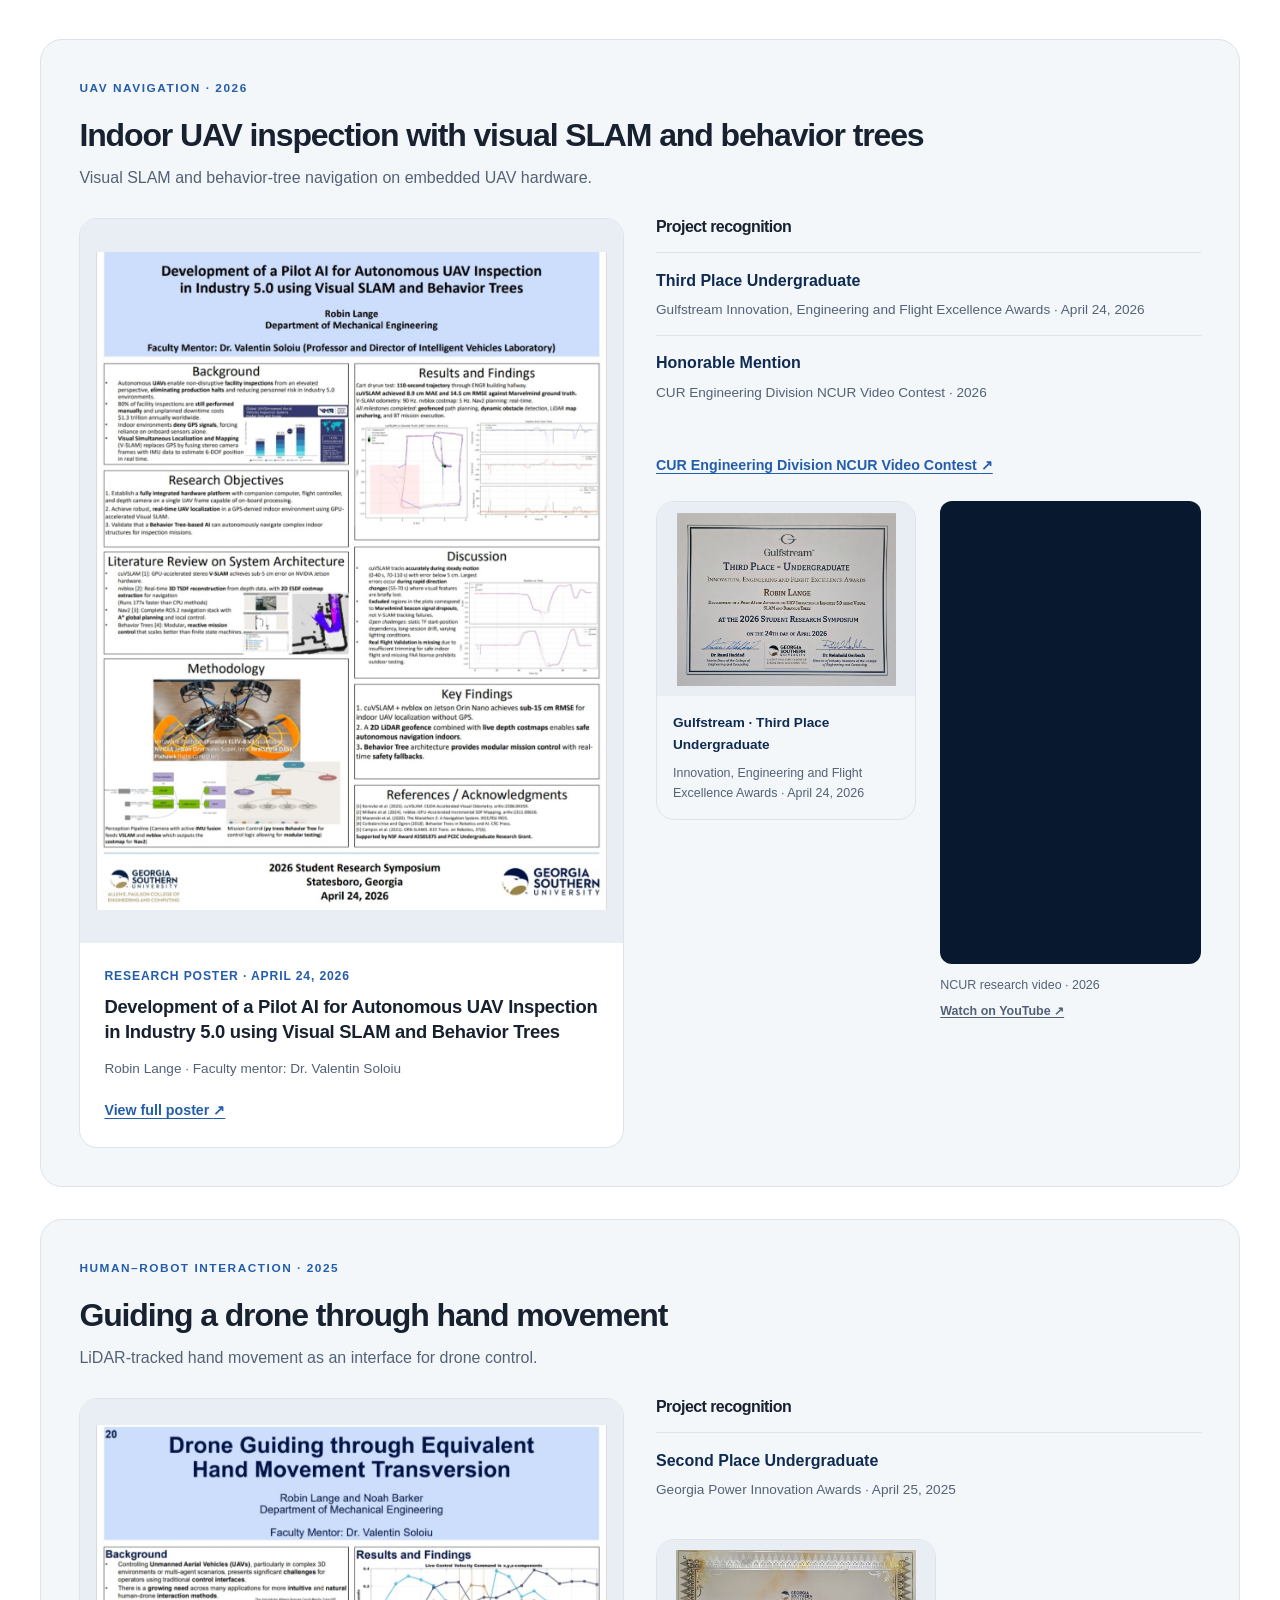
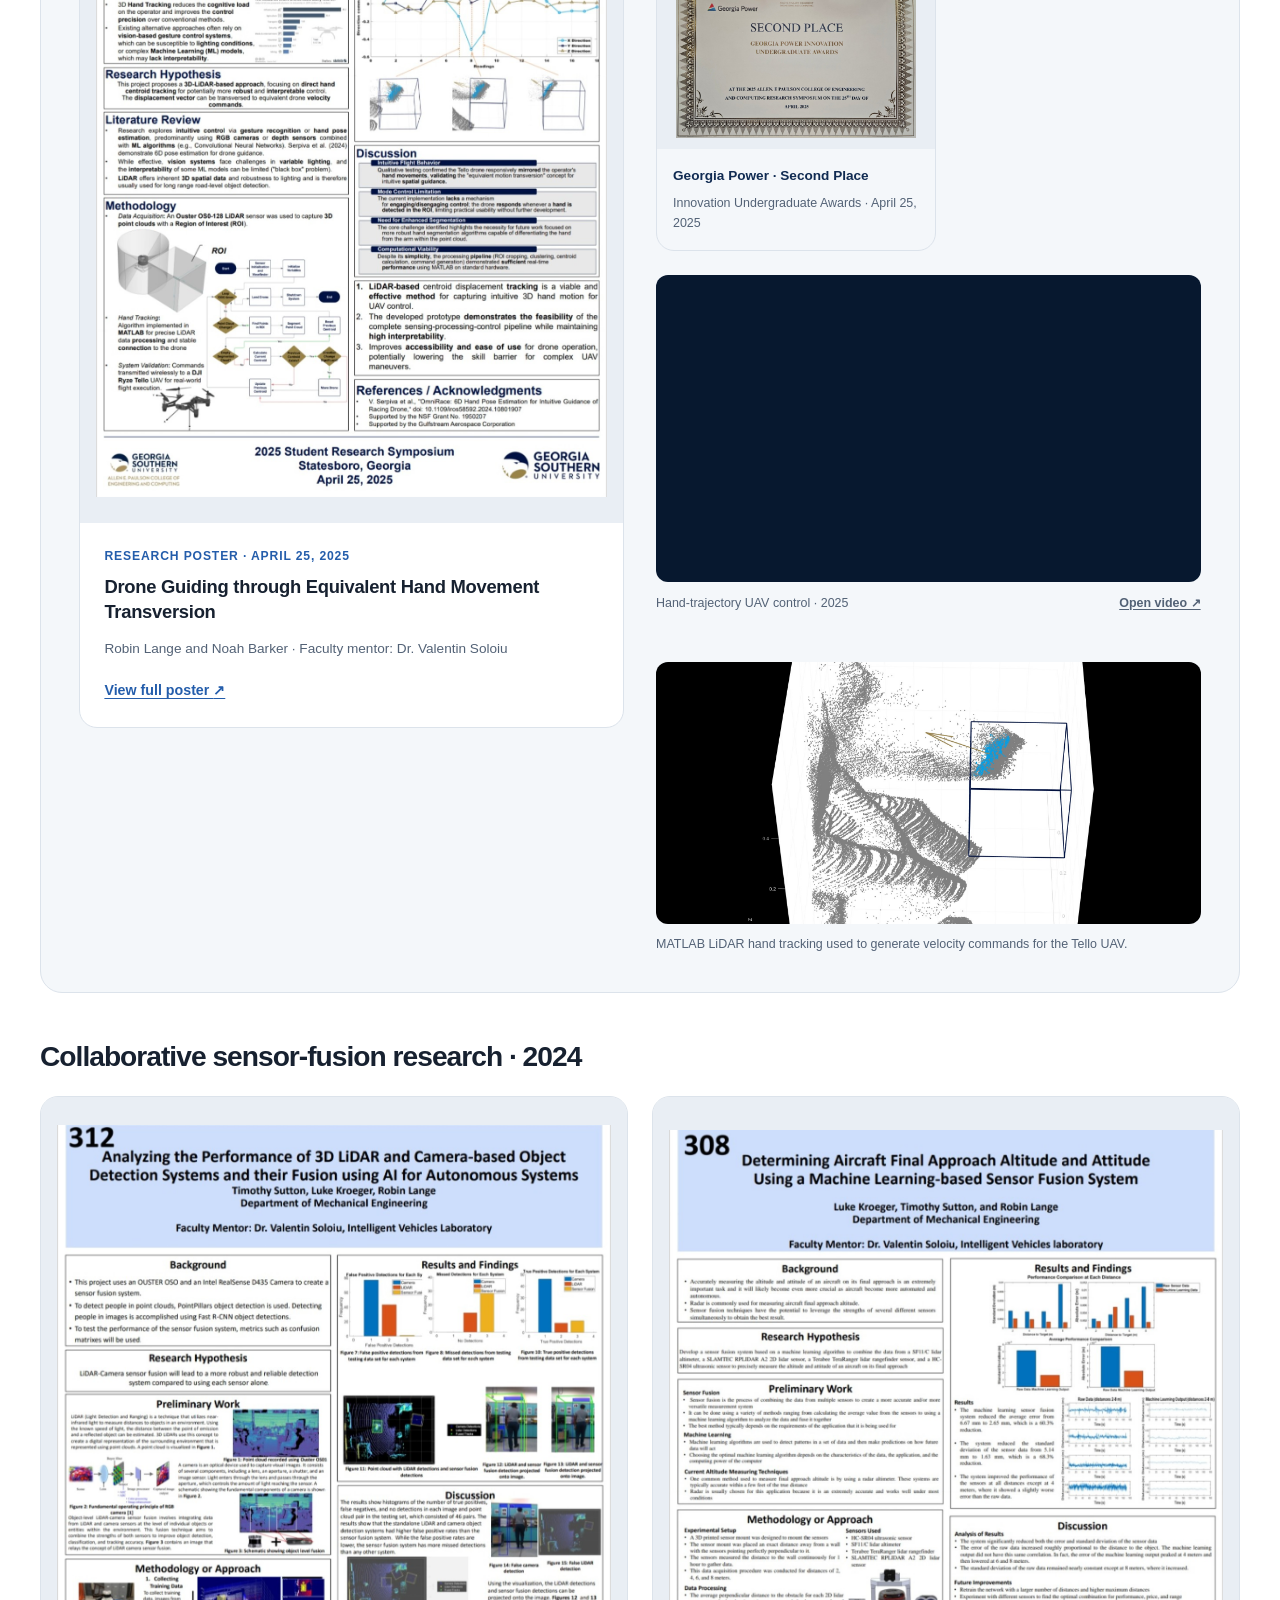
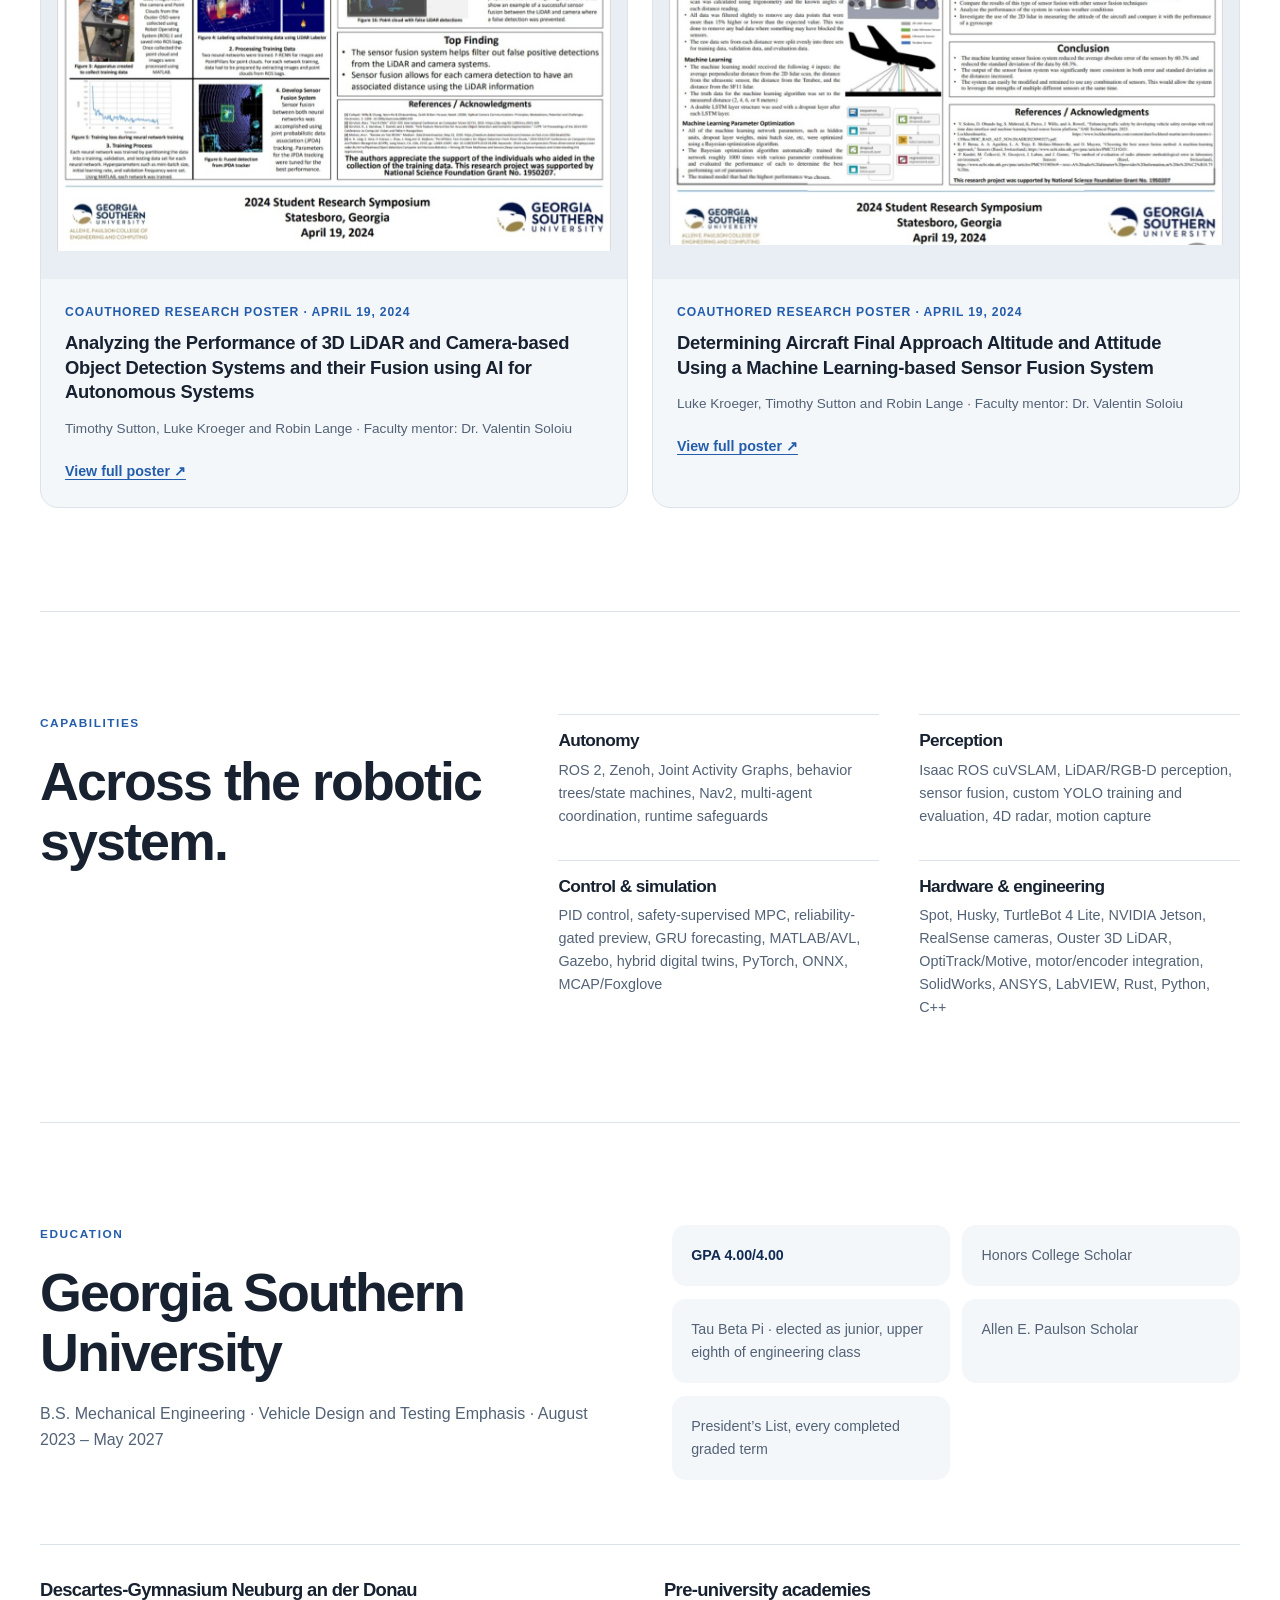
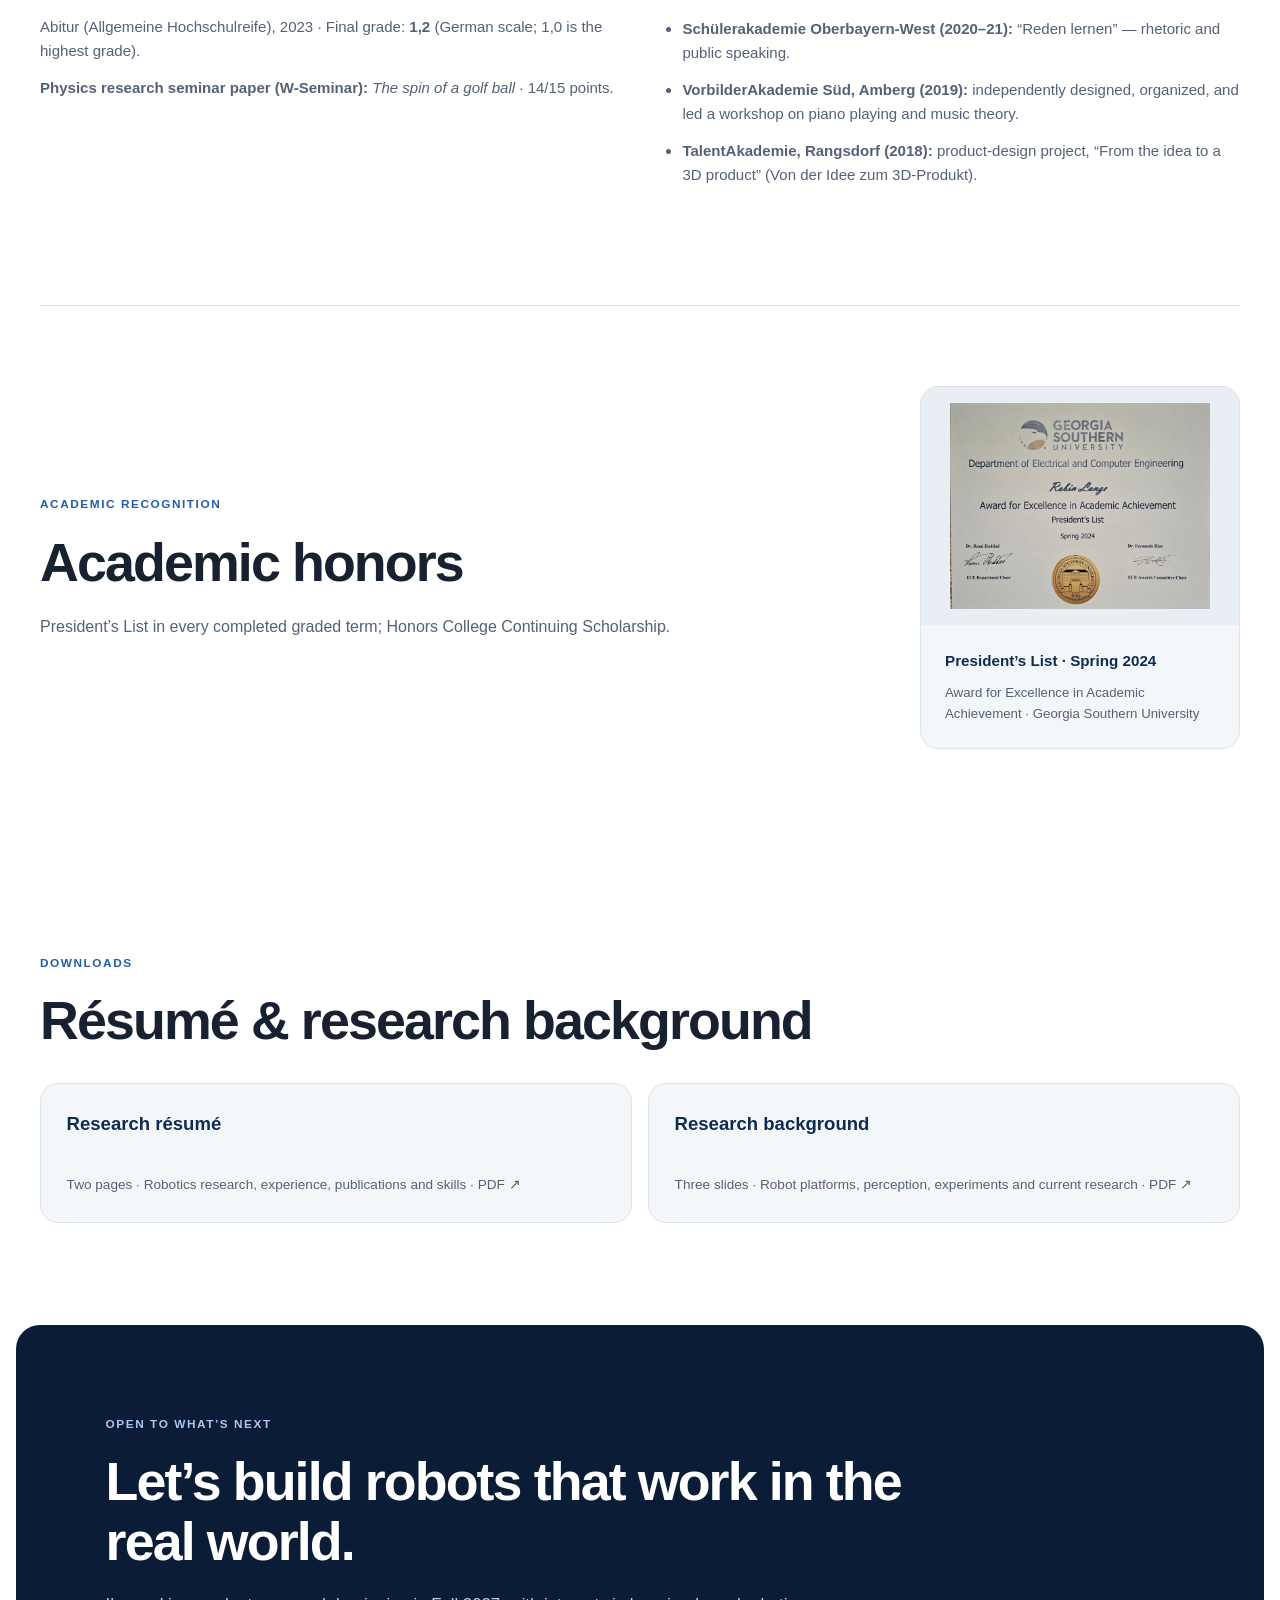
==== commit bbe99425: "Add Abitur grade, physics seminar paper and academy experiences" ====
--- a/index.html
+++ b/index.html
@@ -10,7 +10,7 @@
   <meta property="og:type" content="website">
   <meta property="og:url" content="https://robin-lange.github.io/">
   <title>Robin Lange — Robotics & Autonomy</title>
-  <link rel="stylesheet" href="styles.css?v=20261021-research">
+  <link rel="stylesheet" href="styles.css?v=20261022-education">
 </head>
 <body>
   <a class="skip-link" href="#main-content">Skip to content</a>
@@ -596,7 +596,7 @@
         <p class="eyebrow">Education</p>
         <h2 id="education-title">Georgia Southern University</h2>
         <p>B.S. Mechanical Engineering · Vehicle Design and Testing Emphasis · August 2023 – May 2027</p>
-        <p>Descartes-Gymnasium Neuburg an der Donau: Allgemeine Hochschulreife (2023).</p>
+        
       </div>
       <div class="education-details">
         <p><strong>GPA 4.00/4.00</strong></p>
@@ -604,6 +604,21 @@
         <p>Tau Beta Pi · elected as junior, upper eighth of engineering class</p>
         <p>Allen E. Paulson Scholar</p>
         <p>President’s List, every completed graded term</p>
+      </div>
+    <div class="education-background" id="abitur">
+        <div>
+          <h3>Descartes-Gymnasium Neuburg an der Donau</h3>
+          <p>Abitur (Allgemeine Hochschulreife), 2023 · Final grade: <strong>1,2</strong> (German scale; 1,0 is the highest grade).</p>
+          <p><strong>Physics research seminar paper (W-Seminar):</strong> <em>The spin of a golf ball</em> · 14/15 points.</p>
+        </div>
+        <div>
+          <h3>Pre-university academies</h3>
+          <ul class="academy-list">
+            <li><strong>Schülerakademie Oberbayern-West (2020–21):</strong> “Reden lernen” — rhetoric and public speaking.</li>
+            <li><strong>VorbilderAkademie Süd, Amberg (2019):</strong> independently designed, organized, and led a workshop on piano playing and music theory.</li>
+            <li><strong>TalentAkademie, Rangsdorf (2018):</strong> product-design project, “From the idea to a 3D product” (Von der Idee zum 3D-Produkt).</li>
+          </ul>
+        </div>
       </div>
     </section>
 
--- a/styles.css
+++ b/styles.css
@@ -330,3 +330,12 @@
 .project-current .research-photo figcaption { color: #b5c9e4; }
 .research-photo-wide { max-width: 760px; margin: 2rem auto 0; }
 .compact-projects .research-photo { margin-top: 1rem; }
+
+/* School education and academies remain distinct from university study. */
+.education-background { grid-column: 1 / -1; display: grid; grid-template-columns: minmax(0, 1fr) minmax(0, 1fr); gap: 3rem; padding-top: 2rem; border-top: 1px solid var(--line); scroll-margin-top: 2rem; }
+.education-background h3 { margin-bottom: .8rem; font-size: 1.15rem; line-height: 1.4; }
+.education-background p, .academy-list { color: var(--muted); font-size: .94rem; }
+.education-background p + p { margin-top: .8rem; }
+.academy-list { padding-left: 1.15rem; }
+.academy-list li + li { margin-top: .8rem; }
+@media (max-width: 900px) { .education-background { grid-template-columns: 1fr; gap: 1.7rem; } }
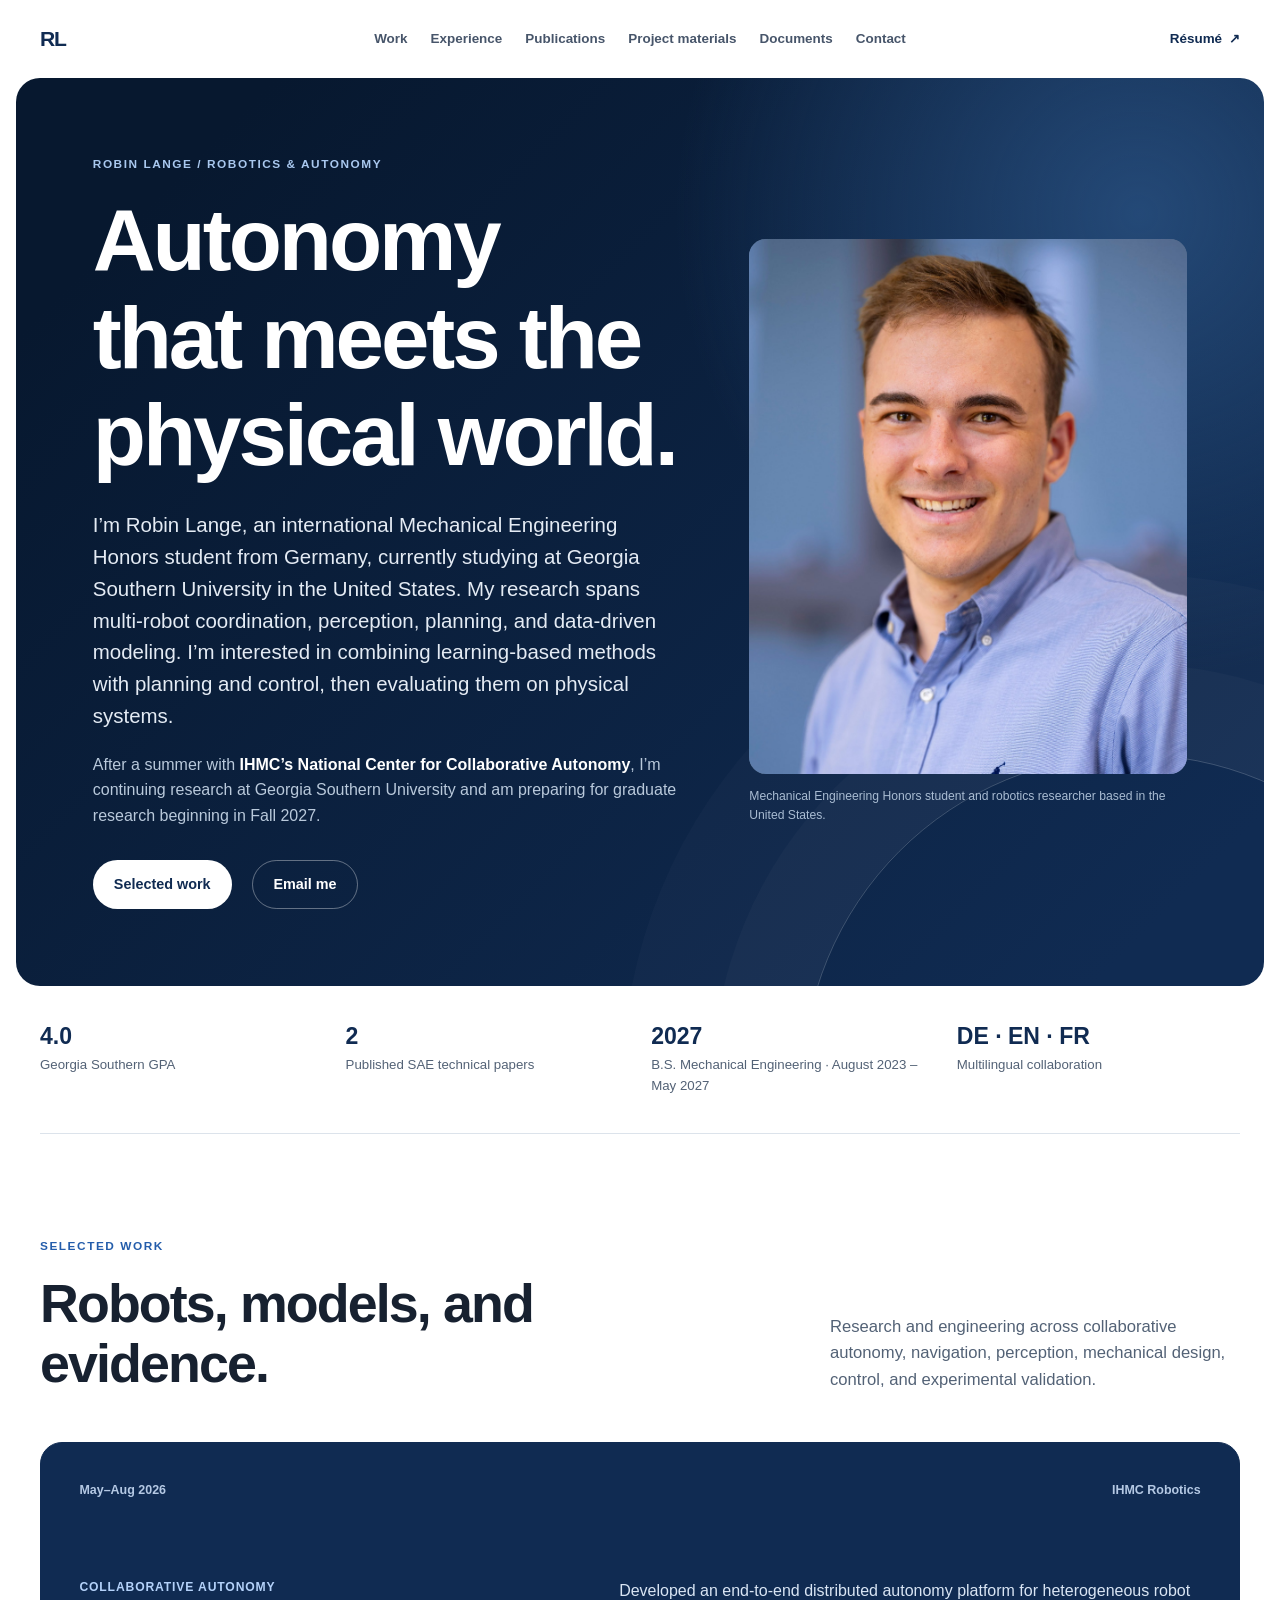
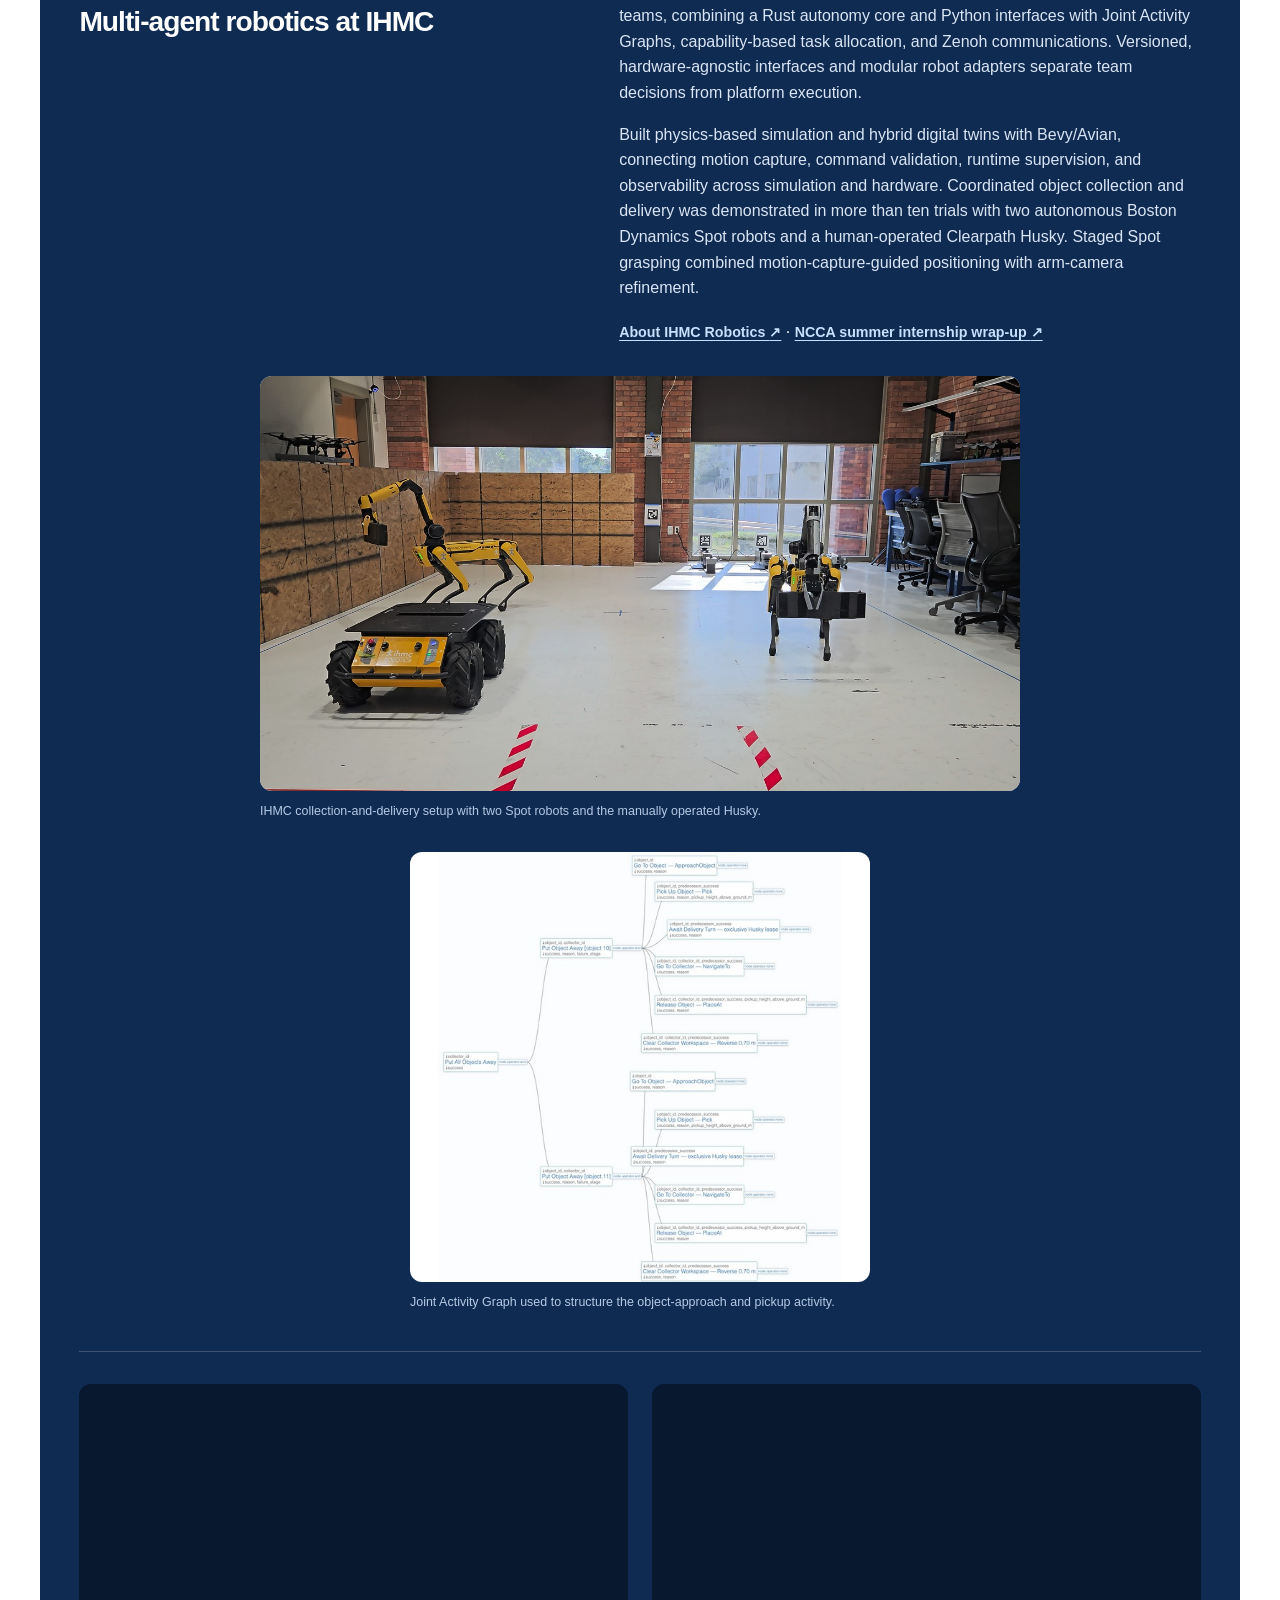
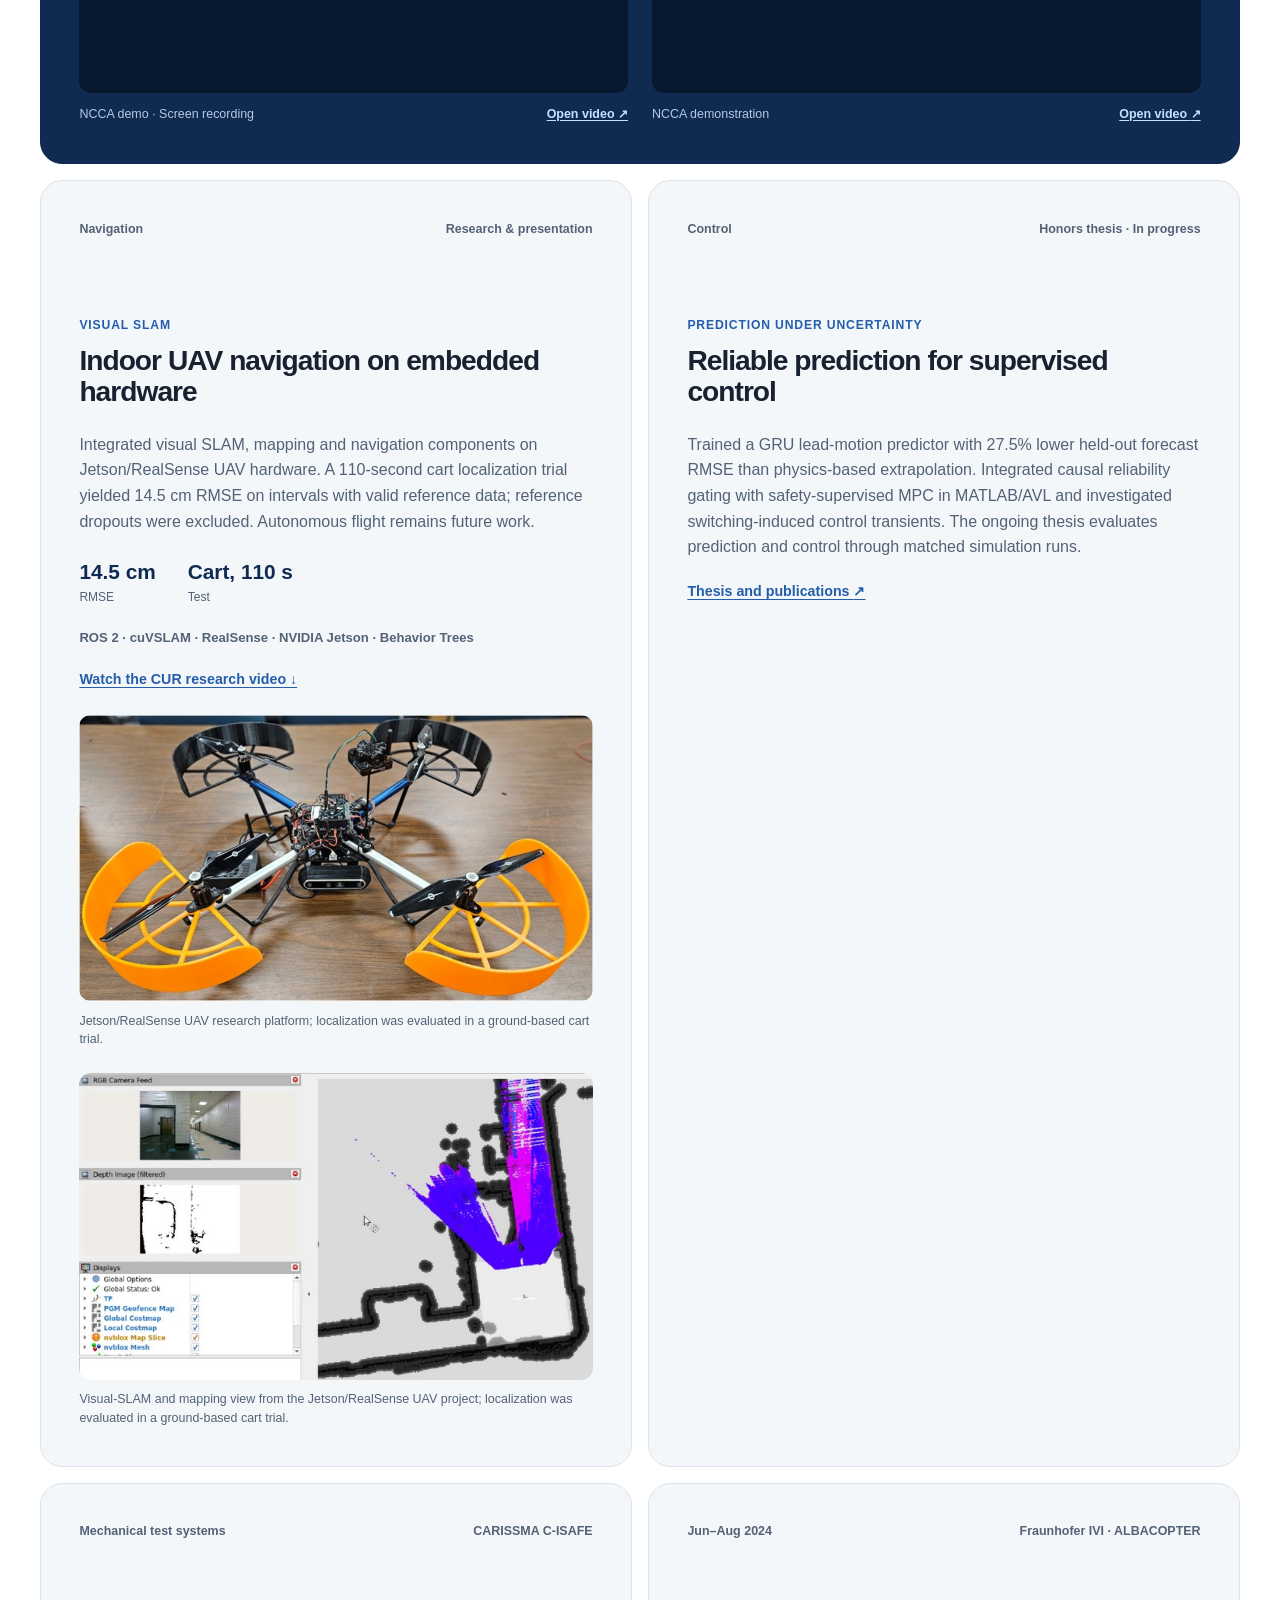
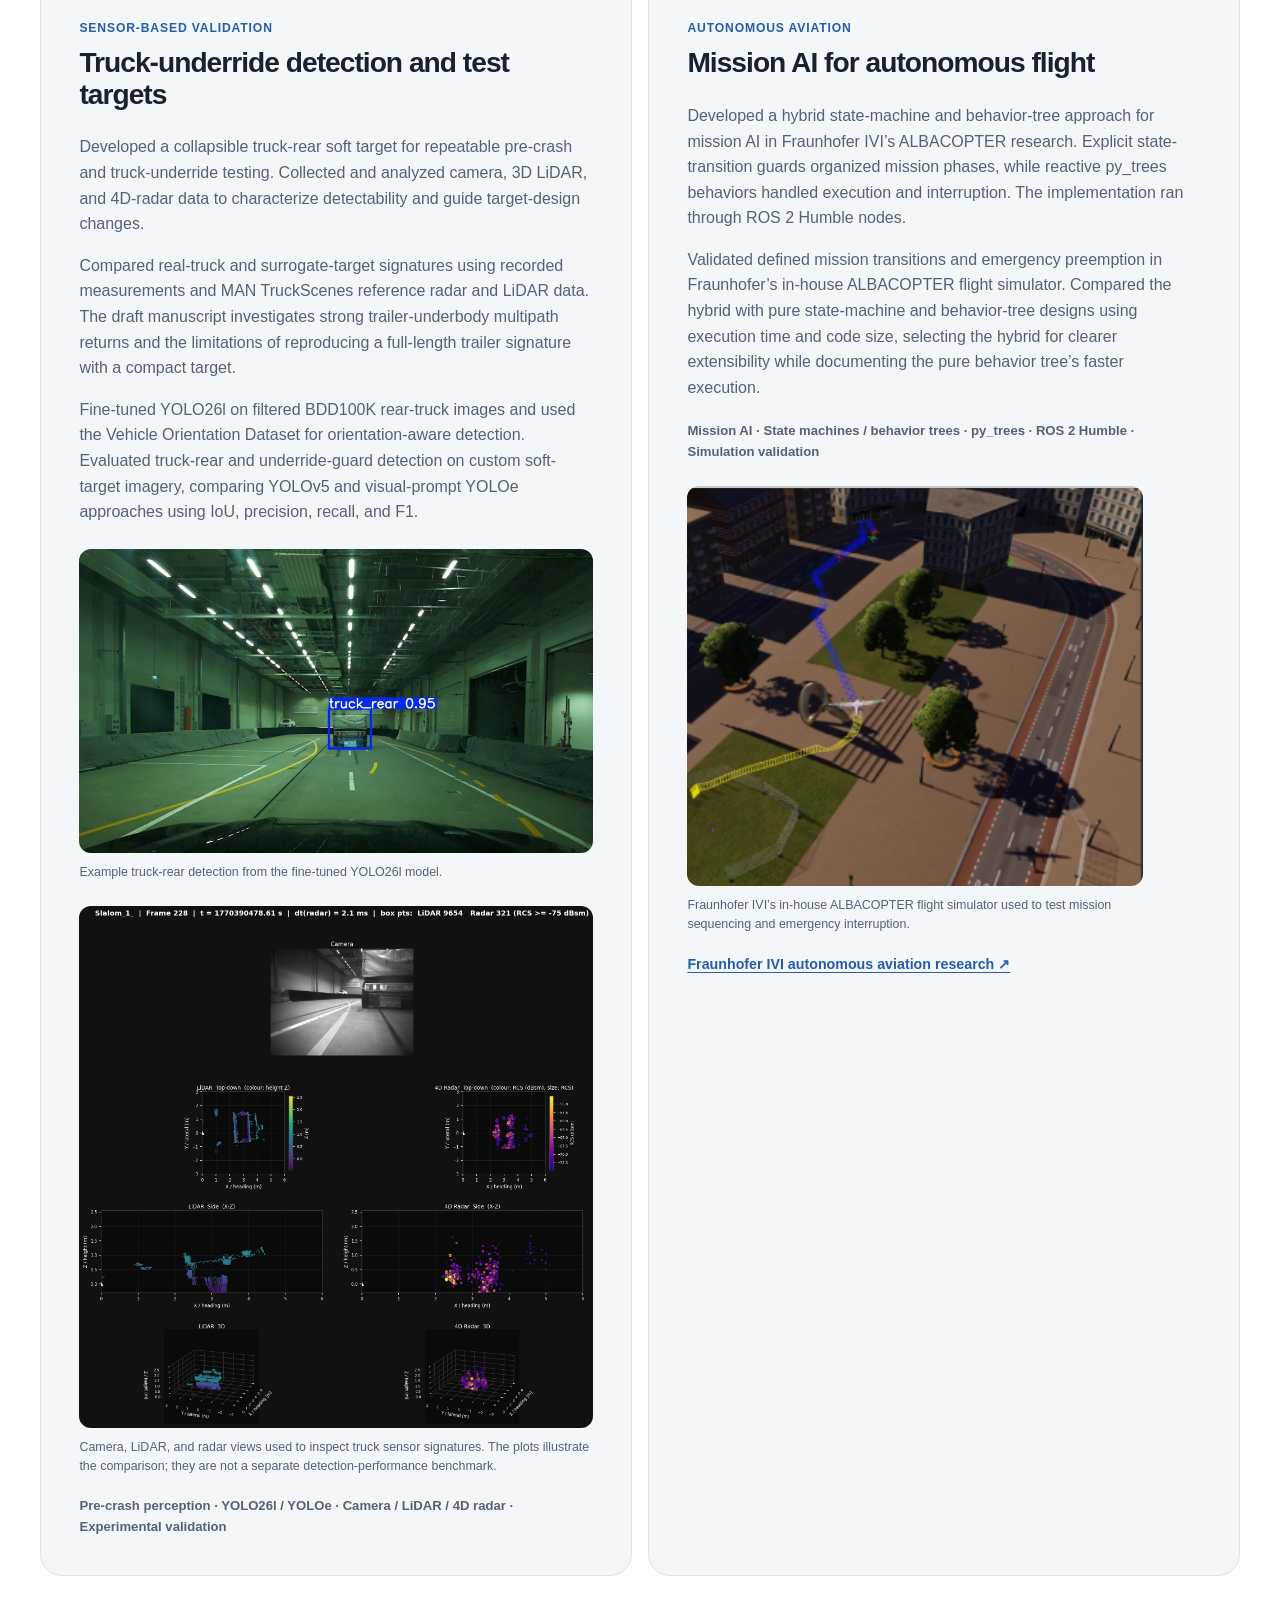
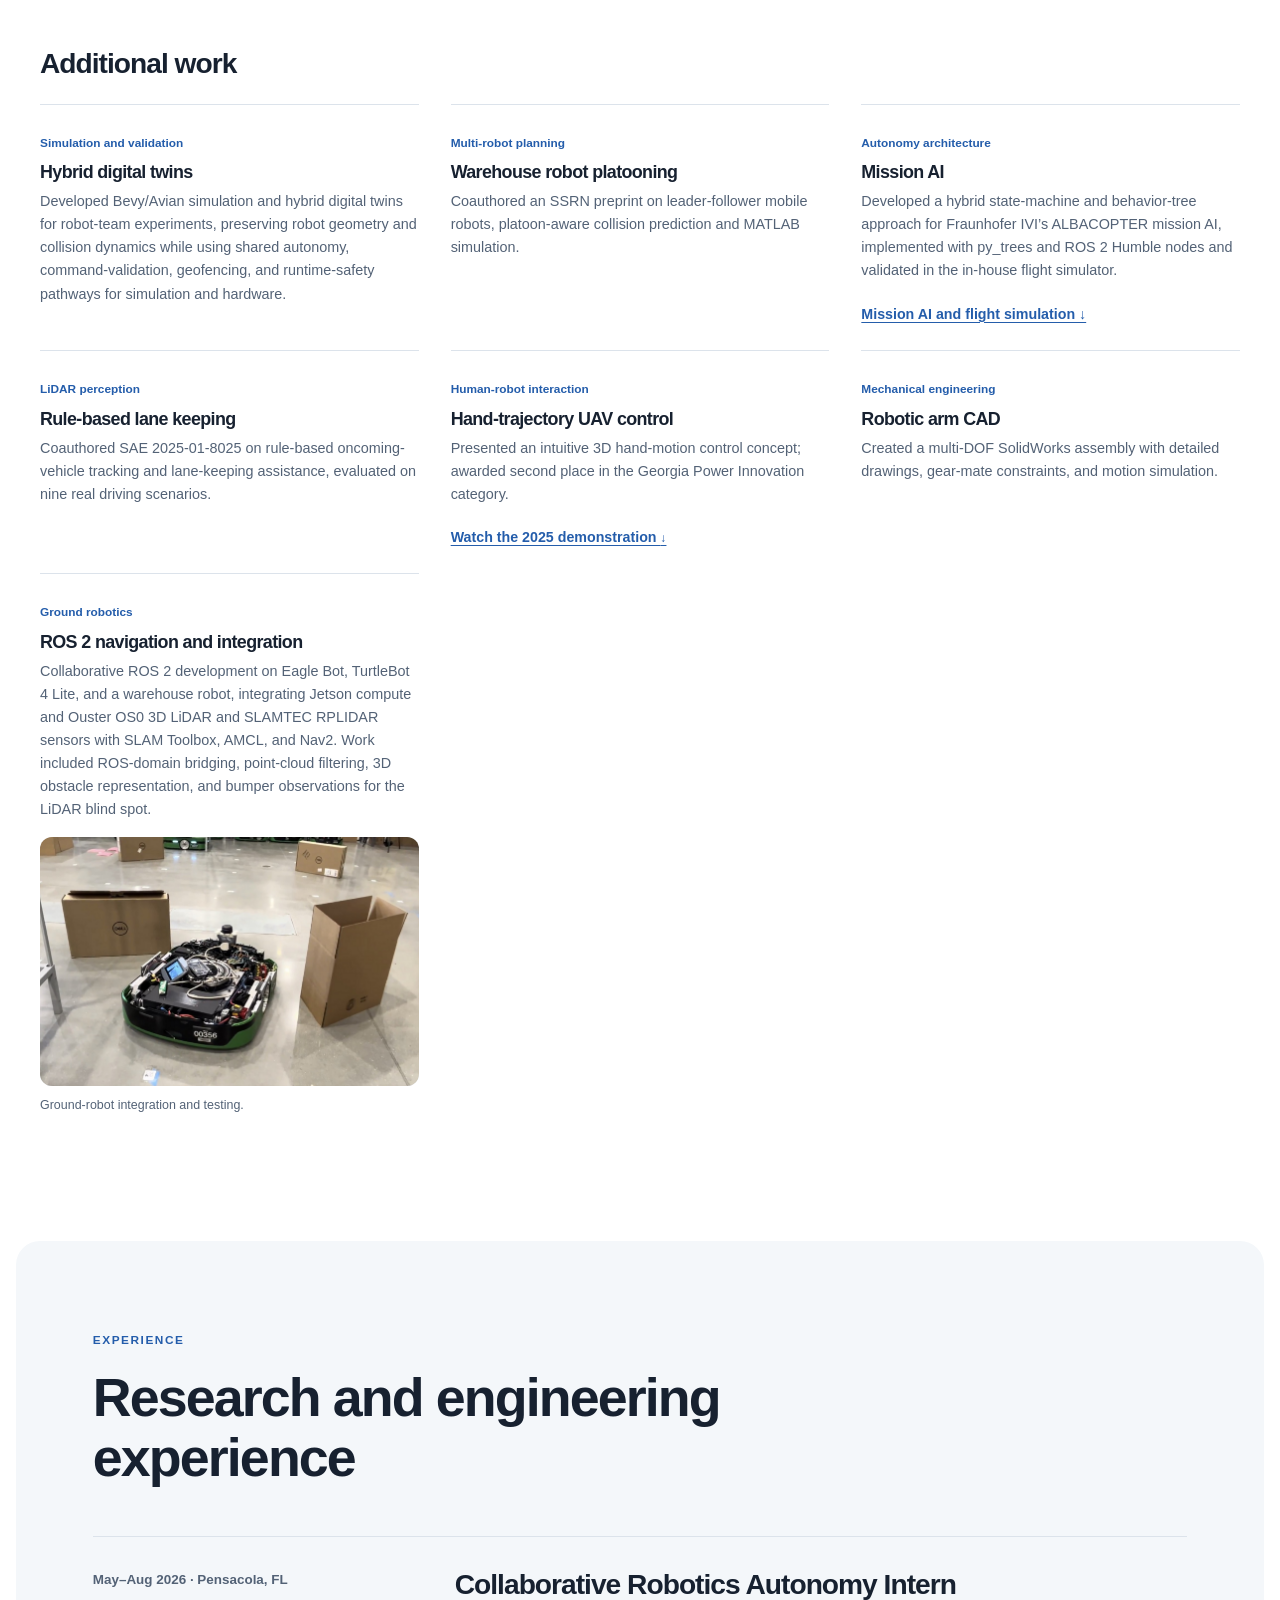
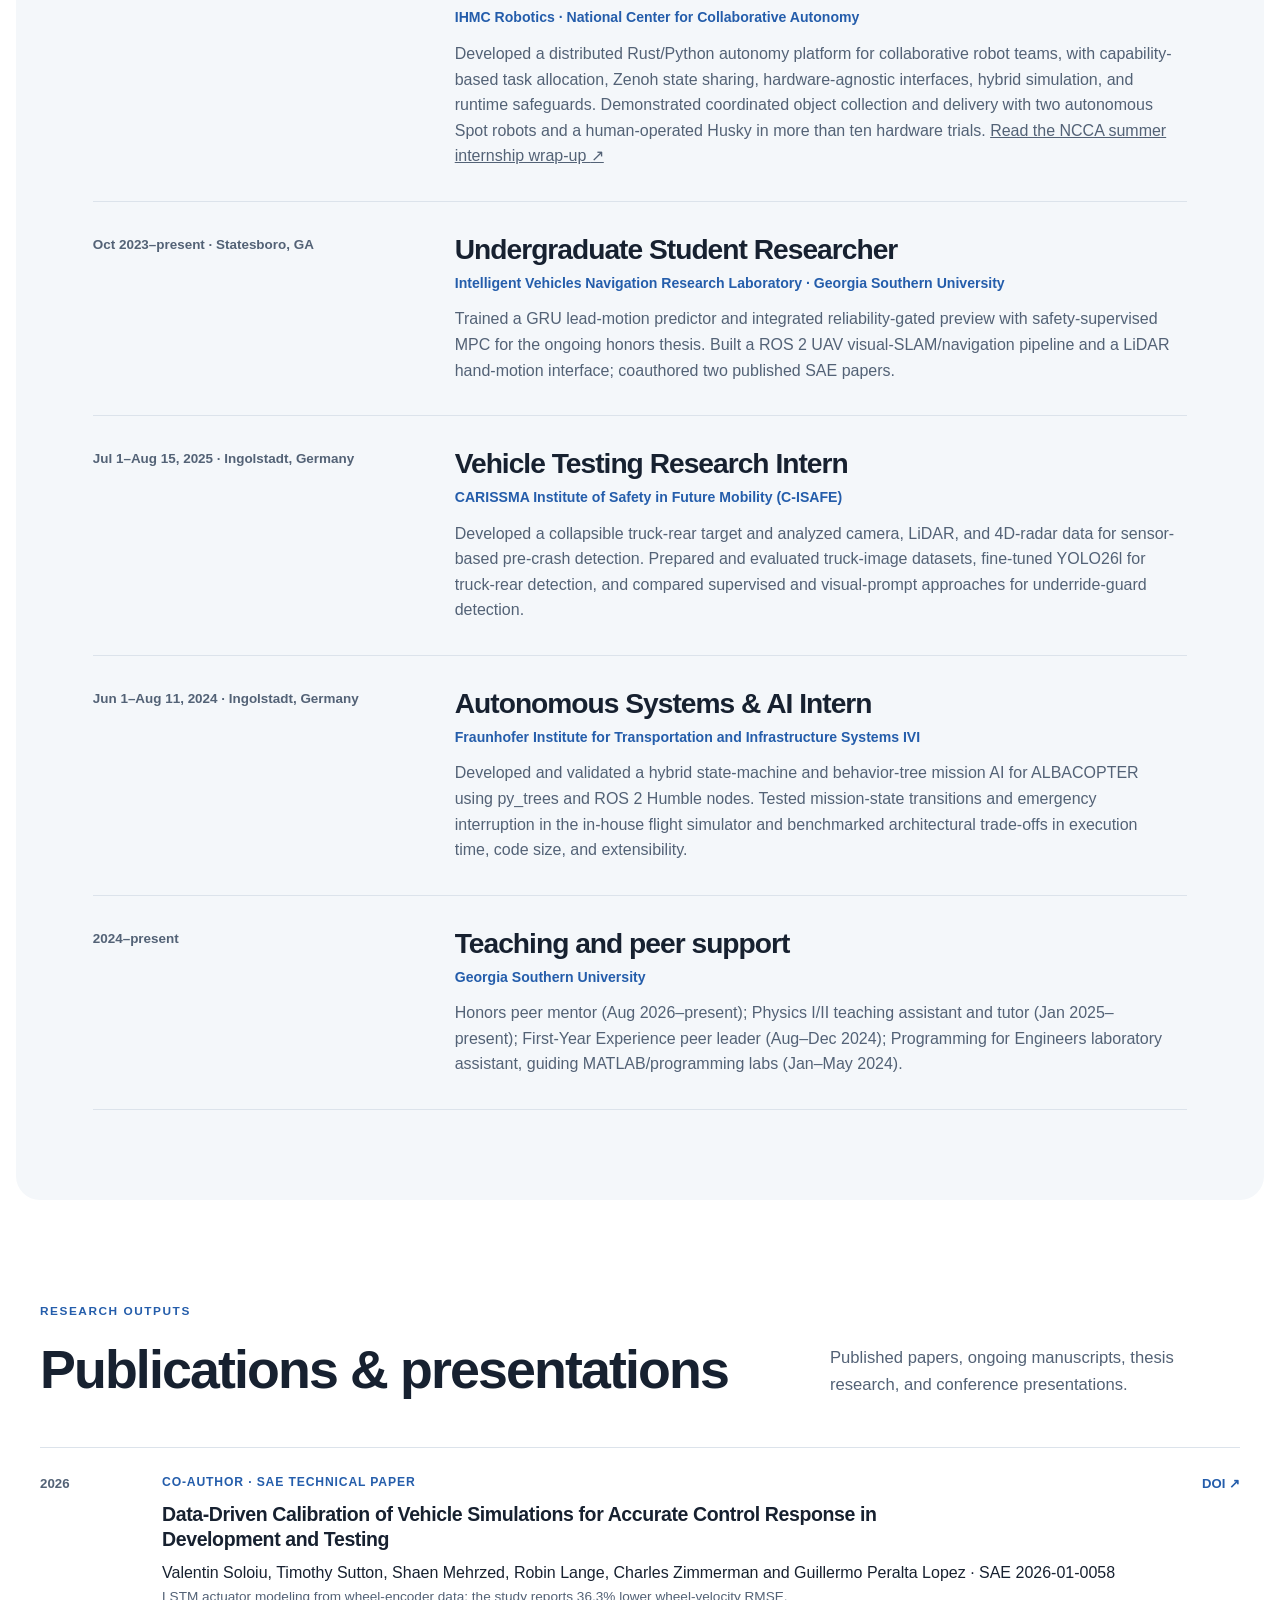
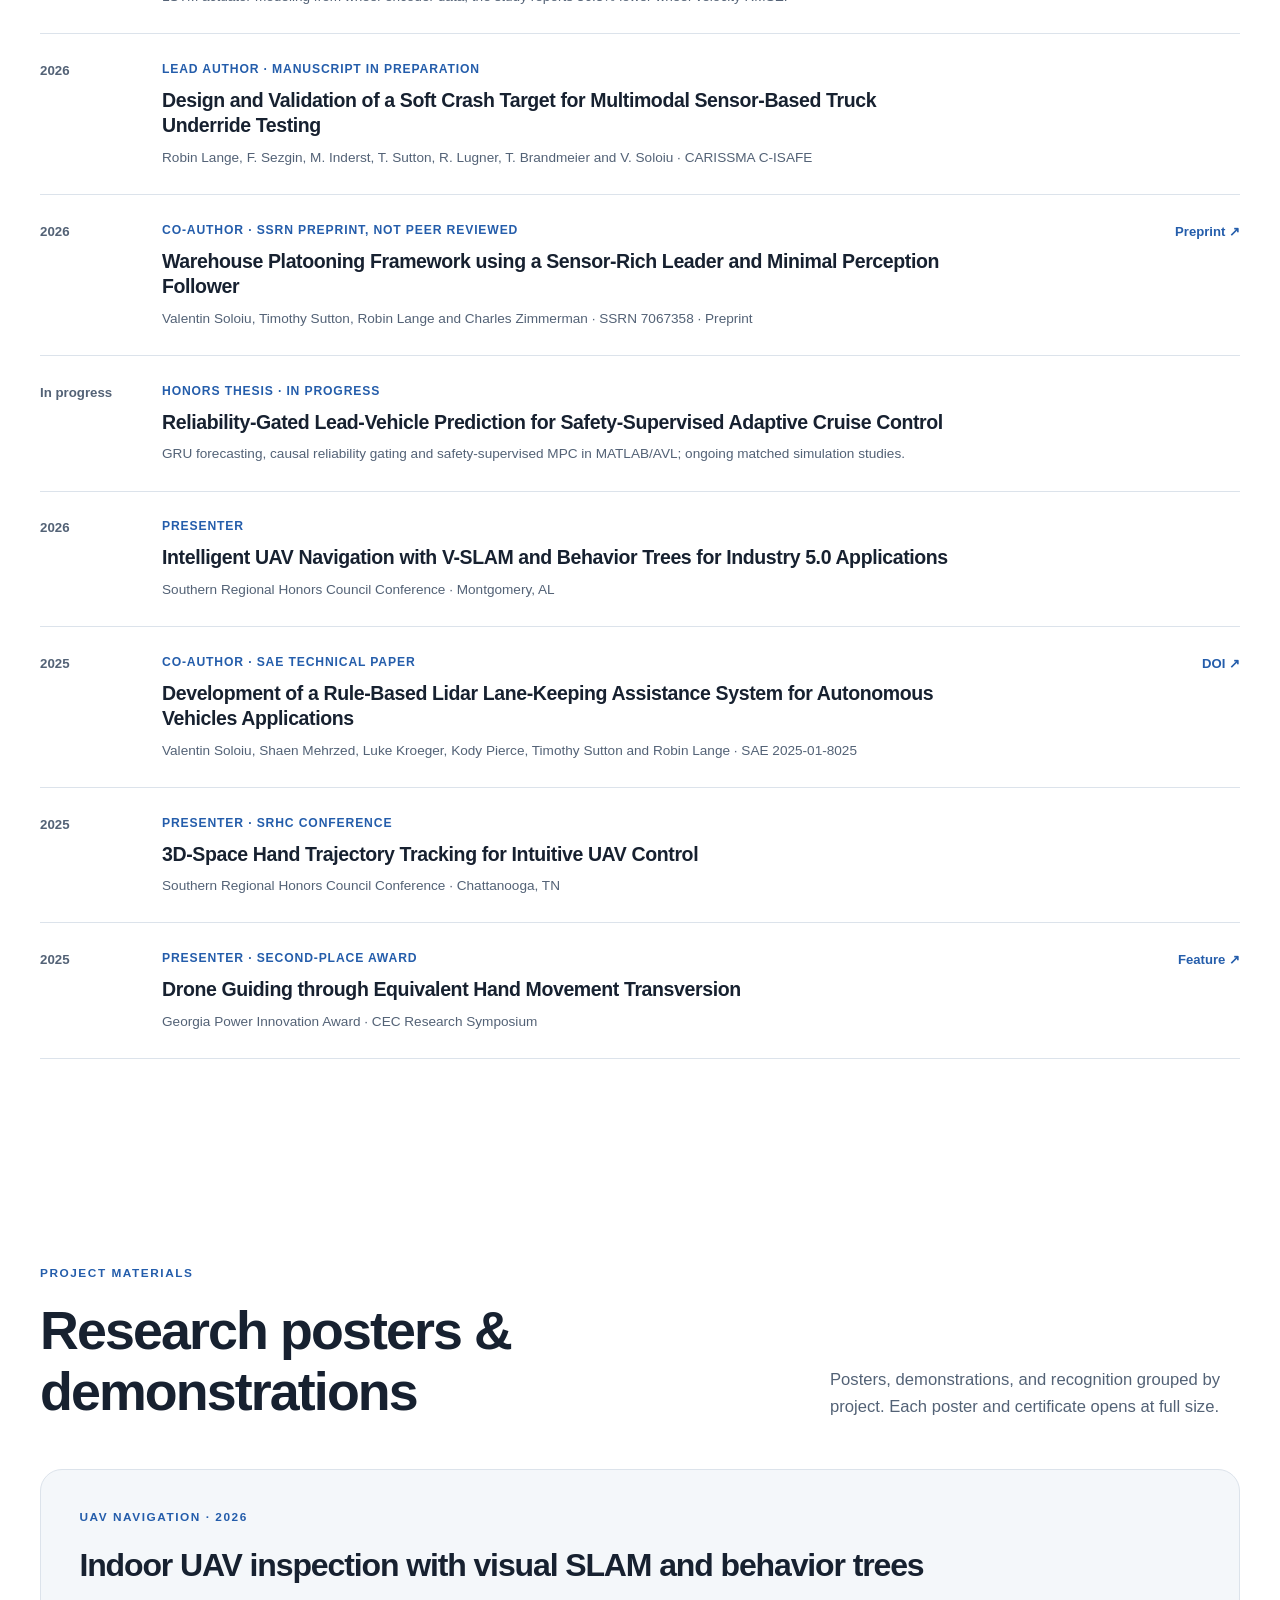
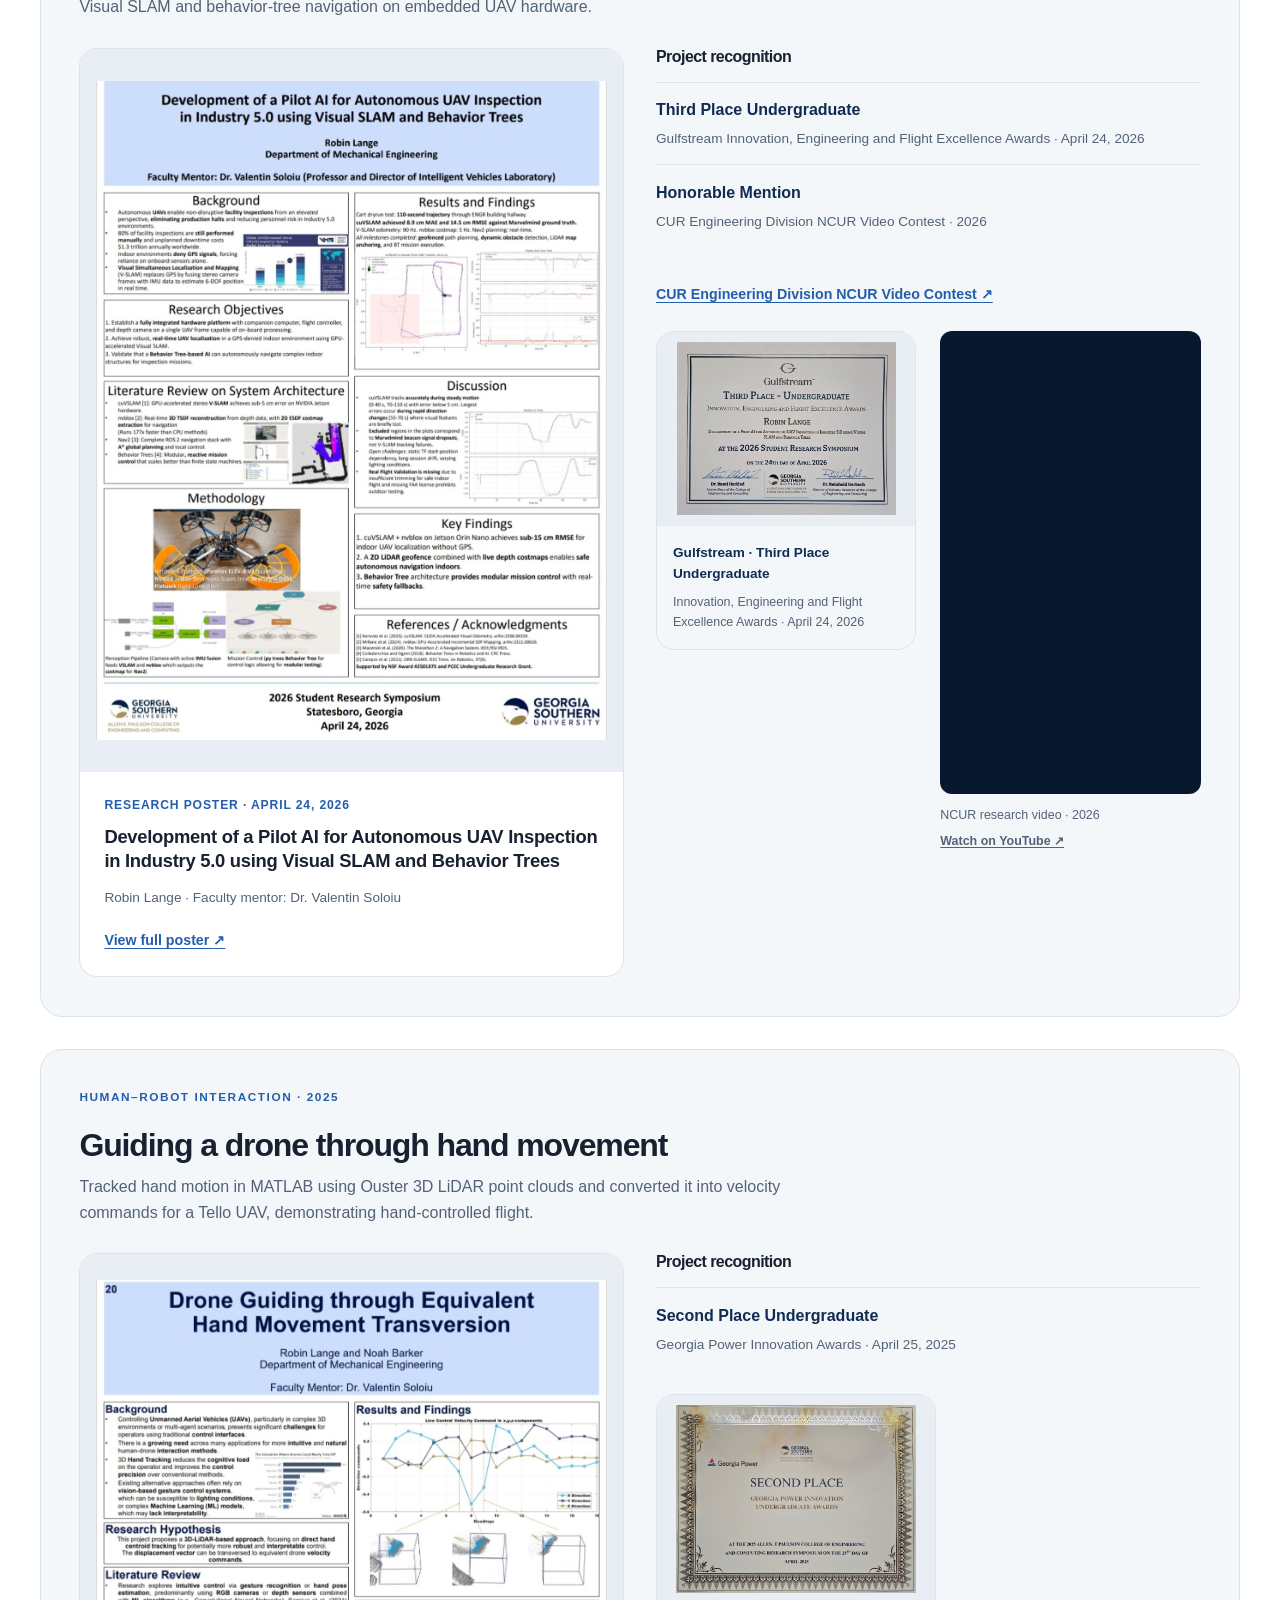
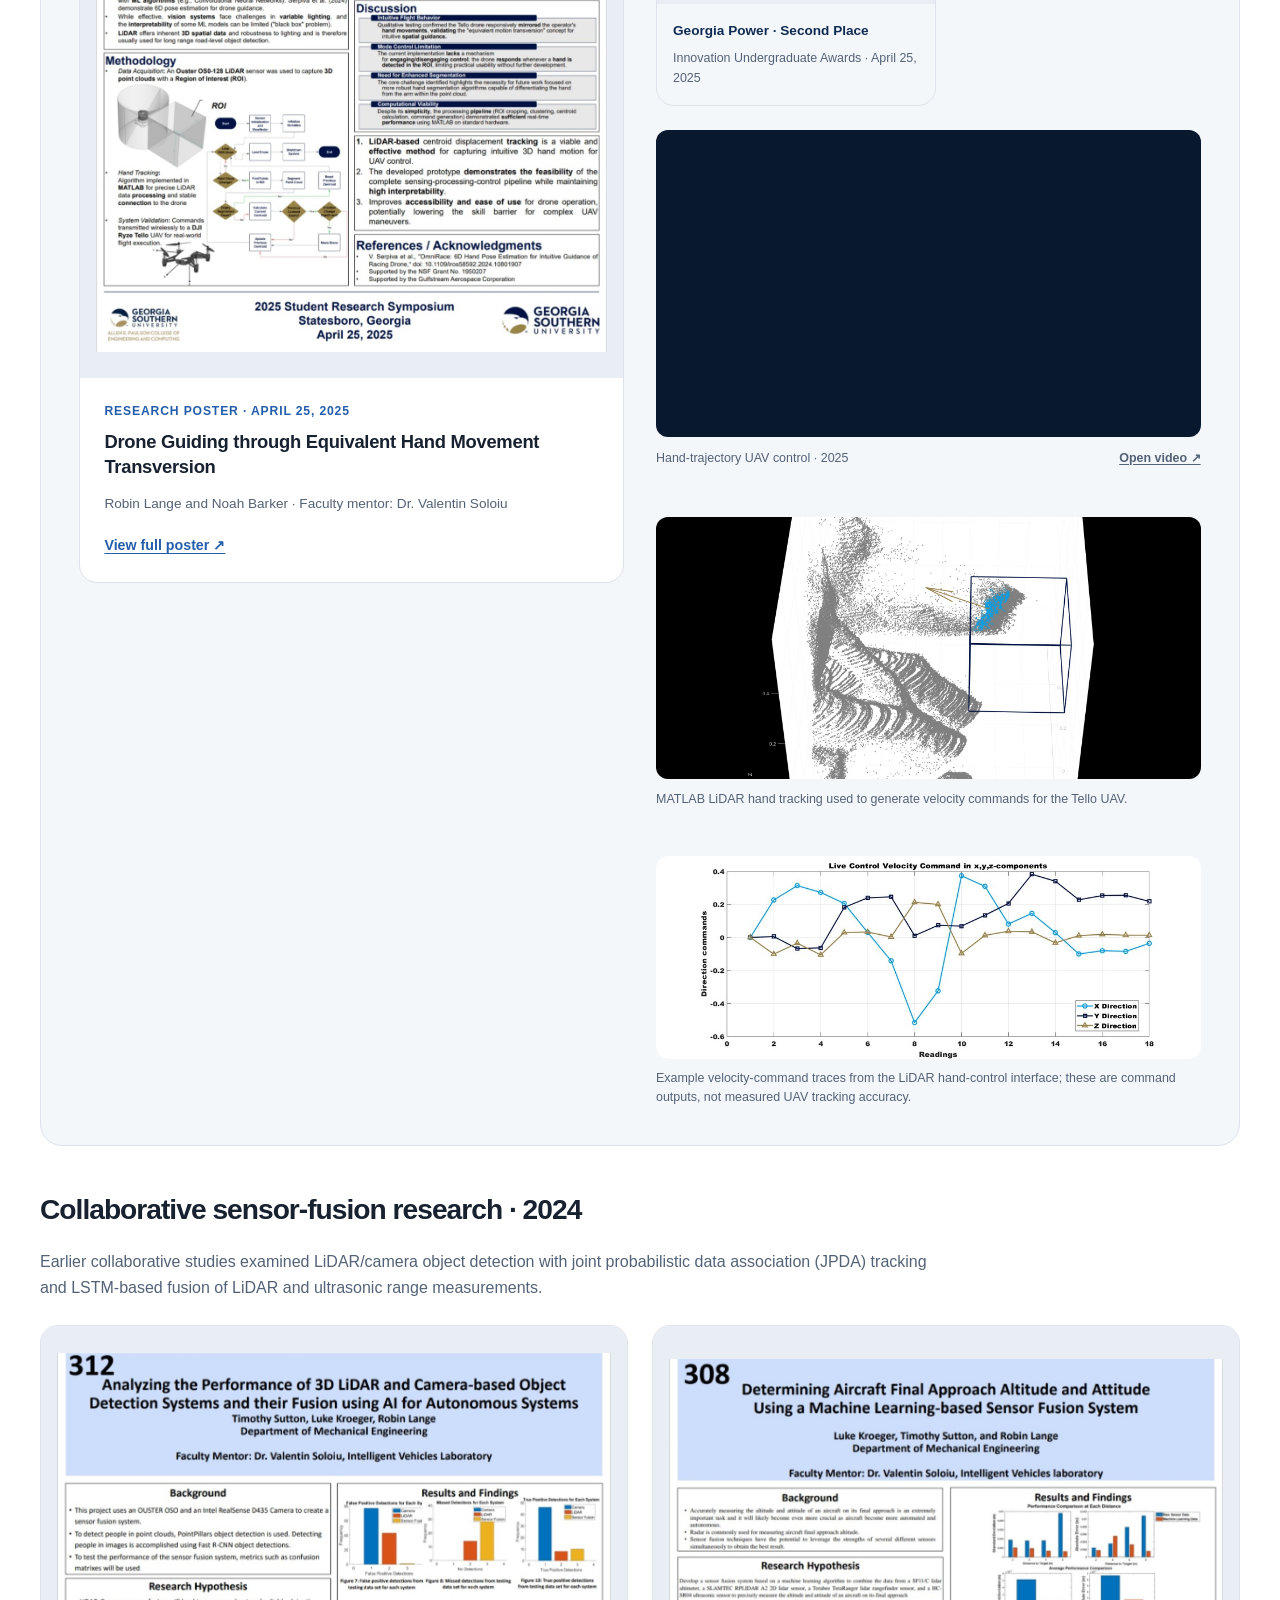
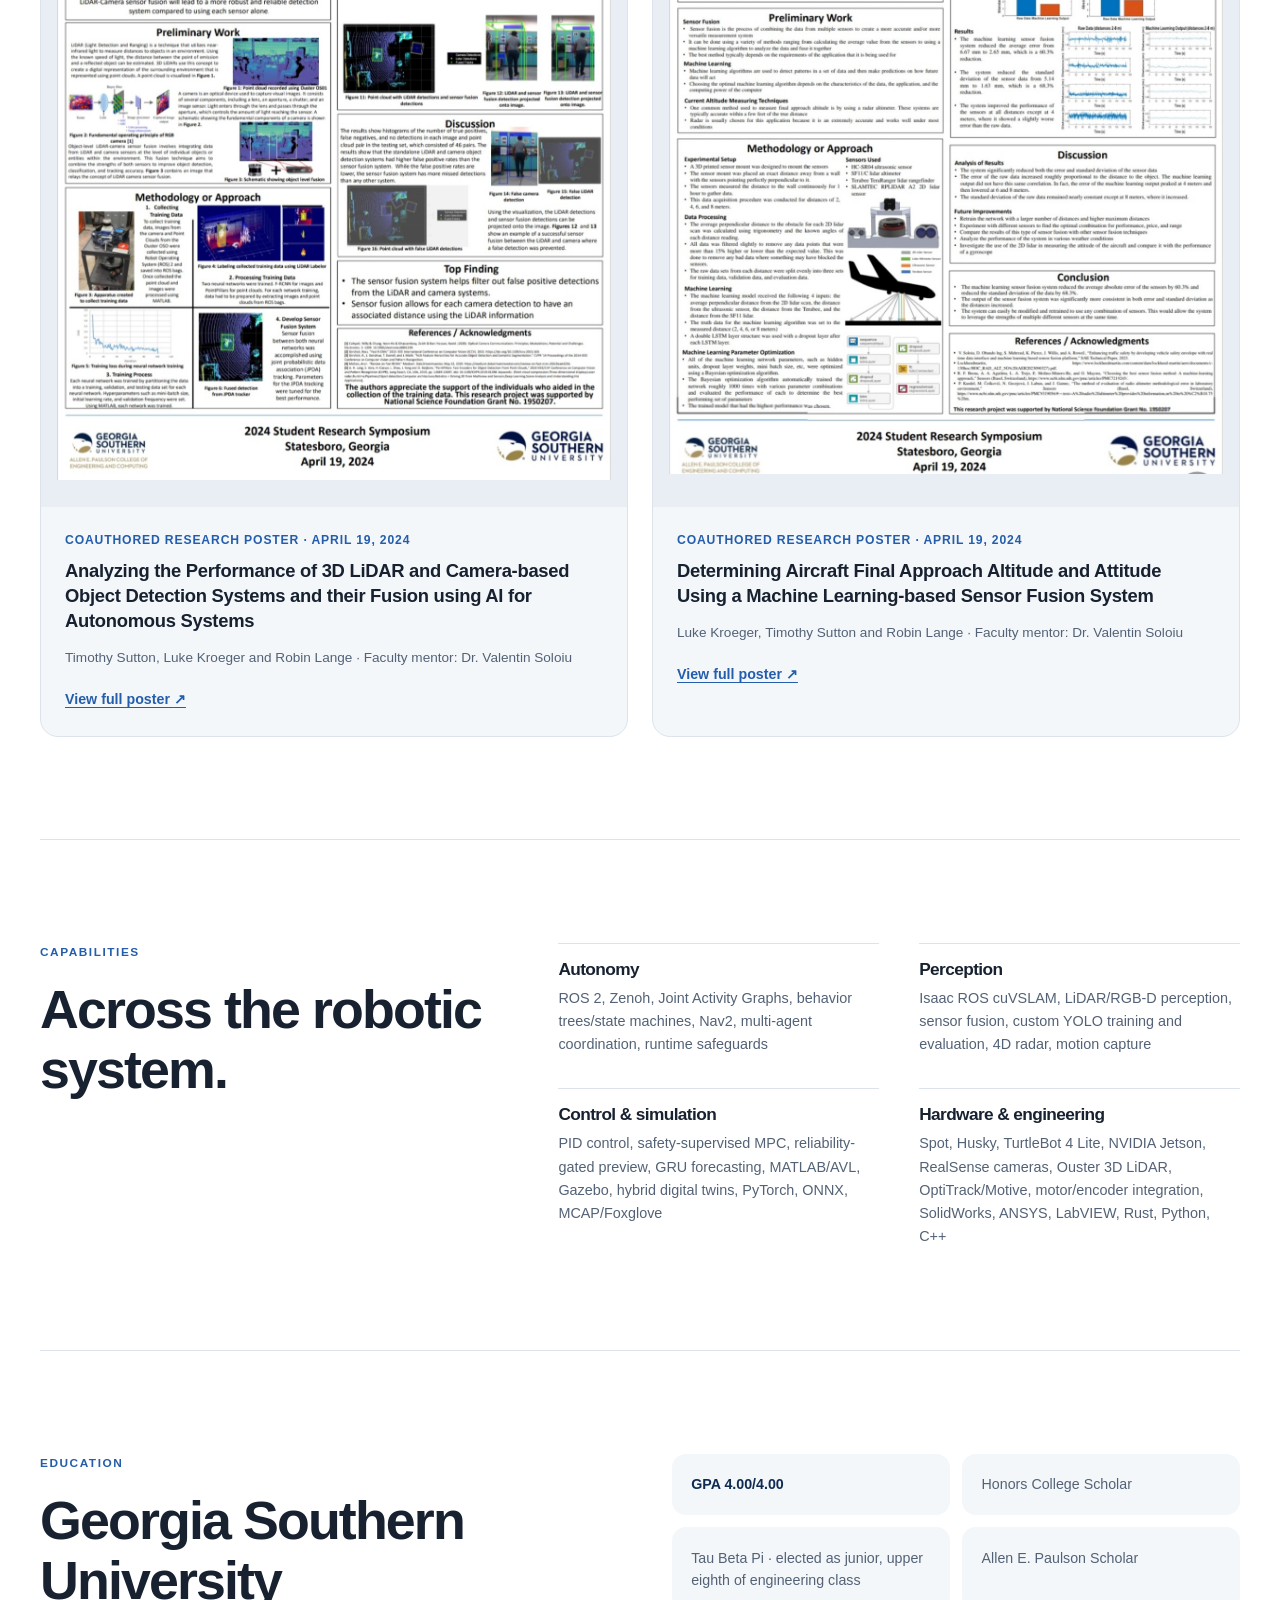
==== commit e2b285f9: "Restore research diagrams, experiment views and sensor-fusion context" ====
--- a/index.html
+++ b/index.html
@@ -10,7 +10,7 @@
   <meta property="og:type" content="website">
   <meta property="og:url" content="https://robin-lange.github.io/">
   <title>Robin Lange — Robotics & Autonomy</title>
-  <link rel="stylesheet" href="styles.css?v=20261022-education">
+  <link rel="stylesheet" href="styles.css?v=20261022-research-evidence">
 </head>
 <body>
   <a class="skip-link" href="#main-content">Skip to content</a>
@@ -119,6 +119,10 @@
 </a>
 <figcaption>IHMC collection-and-delivery setup with two Spot robots and the manually operated Husky.</figcaption>
 </figure>
+<figure class="research-photo research-diagram">
+<a href="assets/research/ihmc-joint-activity-graph.jpg" target="_blank" rel="noopener" aria-label="Open image: Joint Activity Graph for robot object approach and pickup">
+<img src="assets/research/ihmc-joint-activity-graph.jpg" width="563" height="599" alt="Joint Activity Graph for robot object approach and pickup" loading="lazy" decoding="async">
+</a><figcaption>Joint Activity Graph used to structure the object-approach and pickup activity.</figcaption></figure>
 <div aria-label="IHMC demonstration videos" class="project-media">
 <figure class="media-item">
 <div class="video-frame">
@@ -170,6 +174,10 @@
               </a>
               <figcaption>Jetson/RealSense UAV research platform; localization was evaluated in a ground-based cart trial.</figcaption>
             </figure>
+<figure class="research-photo ">
+<a href="assets/research/uav-visual-slam-map.jpg" target="_blank" rel="noopener" aria-label="Open image: ROS 2 visual SLAM view with camera, depth and mapped surroundings">
+<img src="assets/research/uav-visual-slam-map.jpg" width="659" height="394" alt="ROS 2 visual SLAM view with camera, depth and mapped surroundings" loading="lazy" decoding="async">
+</a><figcaption>Visual-SLAM and mapping view from the Jetson/RealSense UAV project; localization was evaluated in a ground-based cart trial.</figcaption></figure>
             </div>
           </div>
         </article>
@@ -219,6 +227,10 @@
 </a>
 <figcaption>Example truck-rear detection from the fine-tuned YOLO26l model.</figcaption>
 </figure>
+<figure class="research-photo research-sensor-view">
+<a href="assets/research/truck-lidar-radar-comparison.jpg" target="_blank" rel="noopener" aria-label="Open image: Camera view and 3D LiDAR and 4D radar views of a truck">
+<img src="assets/research/truck-lidar-radar-comparison.jpg" width="1832" height="1863" alt="Camera view and 3D LiDAR and 4D radar views of a truck" loading="lazy" decoding="async">
+</a><figcaption>Camera, LiDAR, and radar views used to inspect truck sensor signatures. The plots illustrate the comparison; they are not a separate detection-performance benchmark.</figcaption></figure>
 <p class="stack">Pre-crash perception · YOLO26l / YOLOe · Camera / LiDAR / 4D radar · Experimental validation</p>
 </div>
 </div>
@@ -493,7 +505,7 @@
         <header class="research-case-heading">
           <p class="eyebrow">Human–robot interaction · 2025</p>
           <h3 id="drone-research-title">Guiding a drone through hand movement</h3>
-          <p>LiDAR-tracked hand movement as an interface for drone control.</p>
+          <p>Tracked hand motion in MATLAB using Ouster 3D LiDAR point clouds and converted it into velocity commands for a Tello UAV, demonstrating hand-controlled flight.</p>
         </header>
         <div class="research-case-grid">
         <article class="gallery-card">
@@ -532,6 +544,10 @@
               </a>
               <figcaption>MATLAB LiDAR hand tracking used to generate velocity commands for the Tello UAV.</figcaption>
             </figure>
+<figure class="research-photo ">
+<a href="assets/research/lidar-hand-control-commands.jpg" target="_blank" rel="noopener" aria-label="Open image: Plot of generated hand-control velocity commands in three axes">
+<img src="assets/research/lidar-hand-control-commands.jpg" width="950" height="353" alt="Plot of generated hand-control velocity commands in three axes" loading="lazy" decoding="async">
+</a><figcaption>Example velocity-command traces from the LiDAR hand-control interface; these are command outputs, not measured UAV tracking accuracy.</figcaption></figure>
             </div>
           </div>
         </div>
@@ -539,6 +555,7 @@
 
       <div class="earlier-research">
         <h3>Collaborative sensor-fusion research · 2024</h3>
+        <p class="earlier-research-intro">Earlier collaborative studies examined LiDAR/camera object detection with joint probabilistic data association (JPDA) tracking and LSTM-based fusion of LiDAR and ultrasonic range measurements.</p>
         <div class="poster-gallery">
         <article class="gallery-card">
           <a class="gallery-image" href="assets/posters/lidar-camera-fusion-2024.jpg" target="_blank" rel="noopener" aria-label="Open the 2024 LiDAR-camera object detection research poster at full size">
--- a/styles.css
+++ b/styles.css
@@ -339,3 +339,10 @@
 .academy-list { padding-left: 1.15rem; }
 .academy-list li + li { margin-top: .8rem; }
 @media (max-width: 900px) { .education-background { grid-template-columns: 1fr; gap: 1.7rem; } }
+
+/* Original research diagrams and experiment views from the three-slide summary. */
+.research-diagram { max-width: 460px; margin: 2rem auto 0; }
+.research-diagram a { background: white; }
+.research-diagram img { max-height: 430px; }
+.research-sensor-view img { max-height: 560px; }
+.earlier-research-intro { max-width: 900px; margin: 1rem 0 1.5rem; color: var(--muted); }
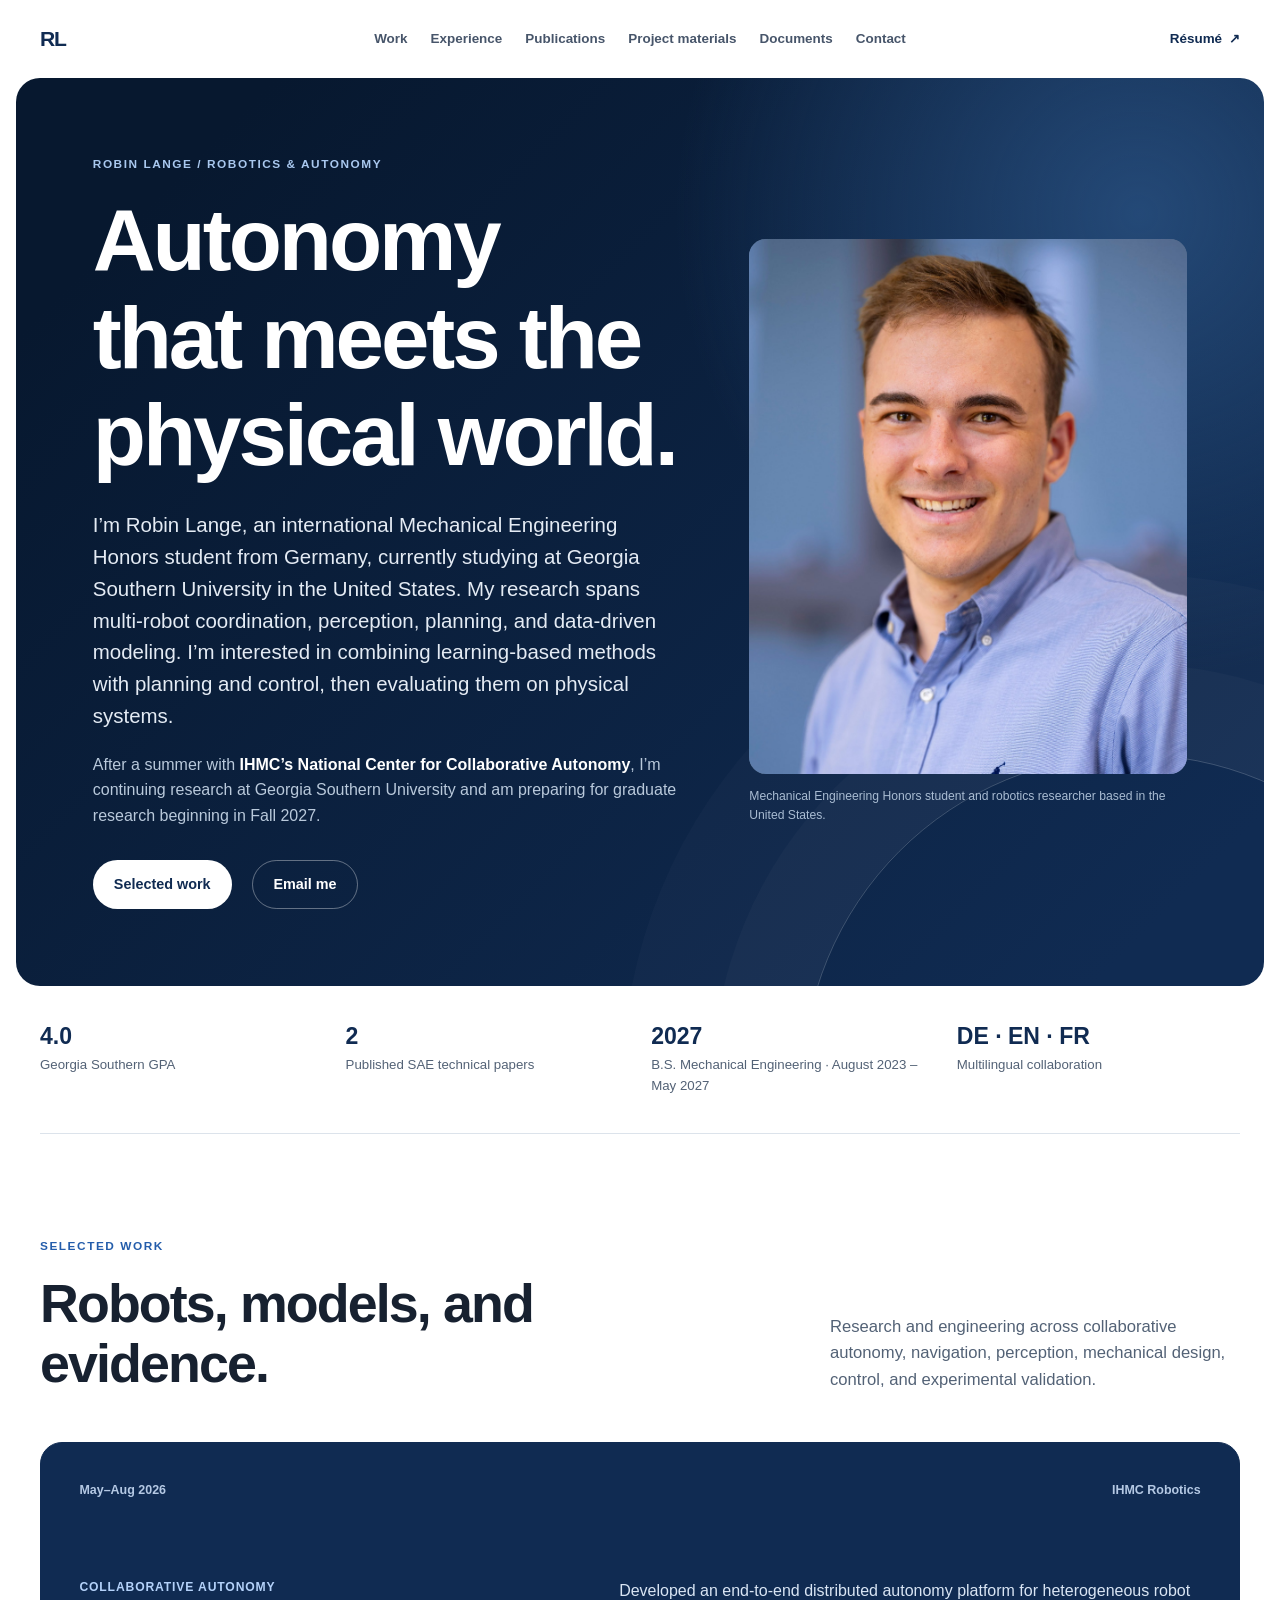
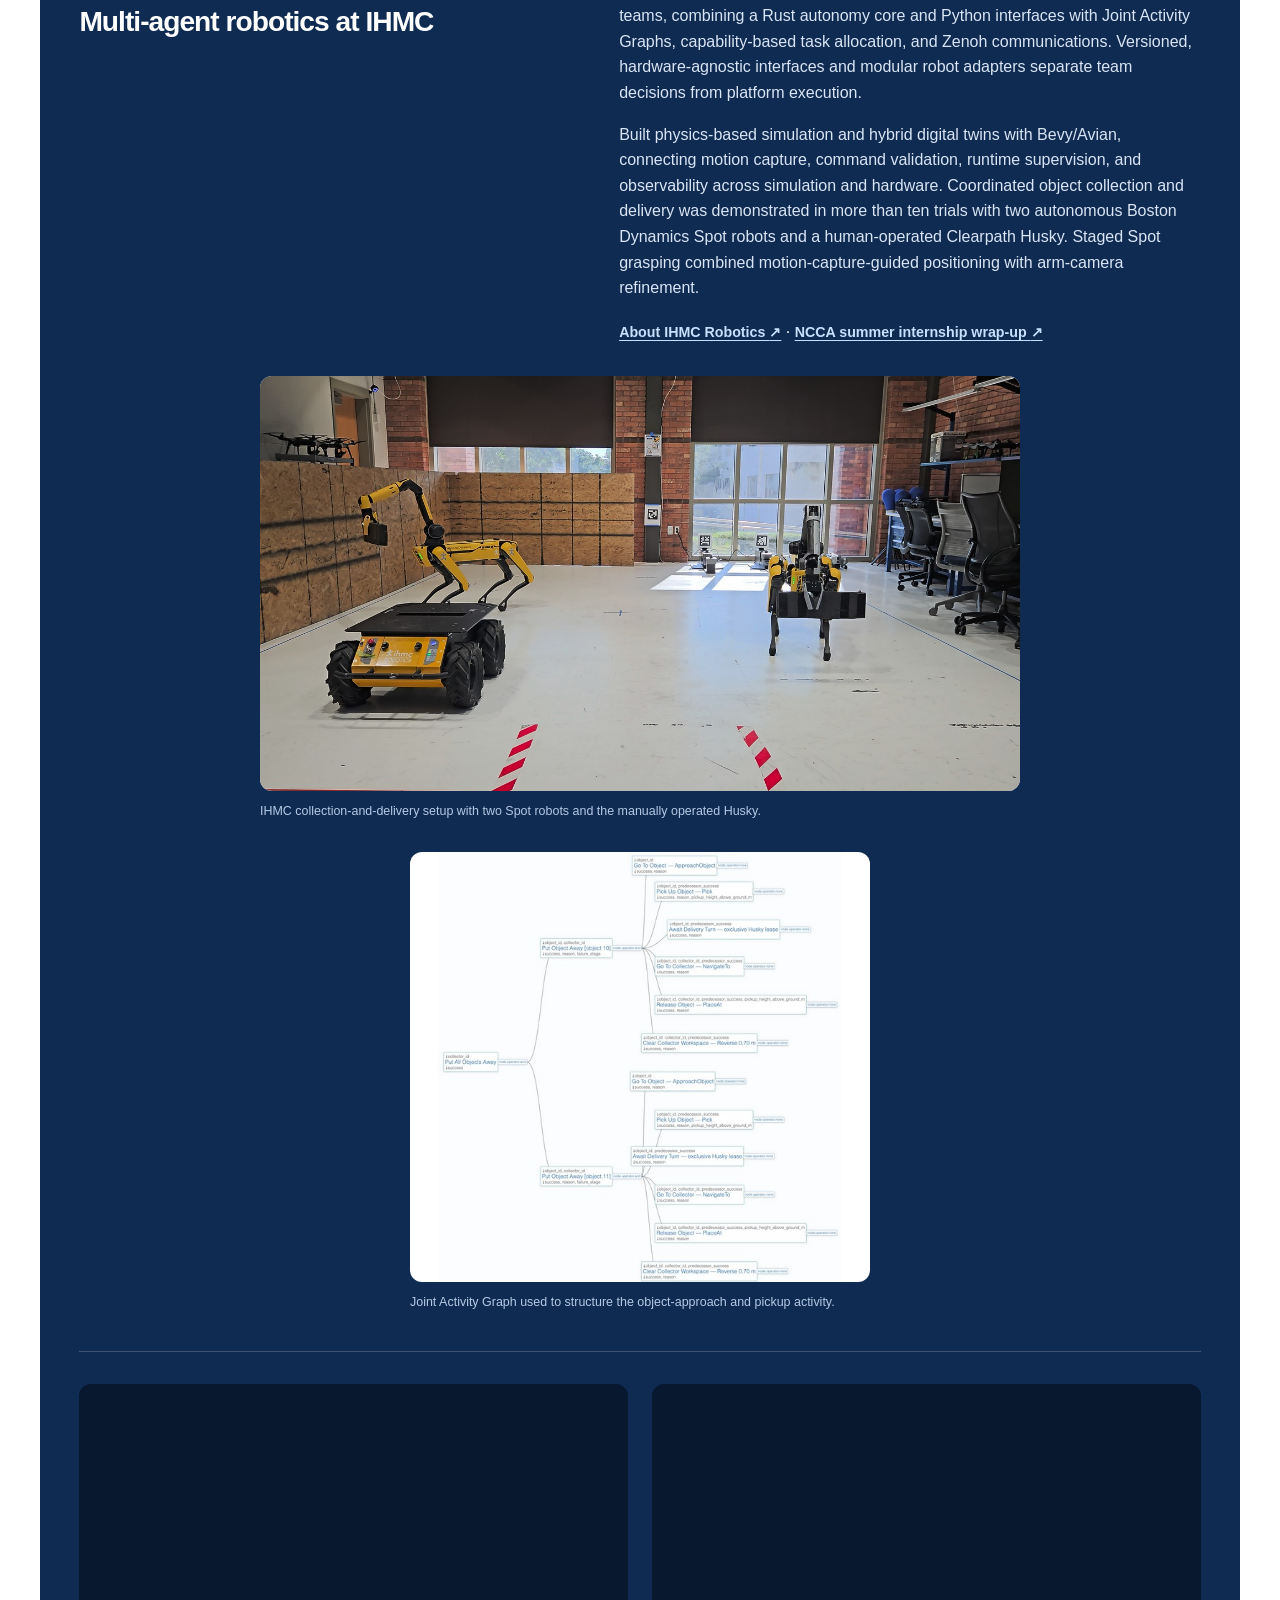
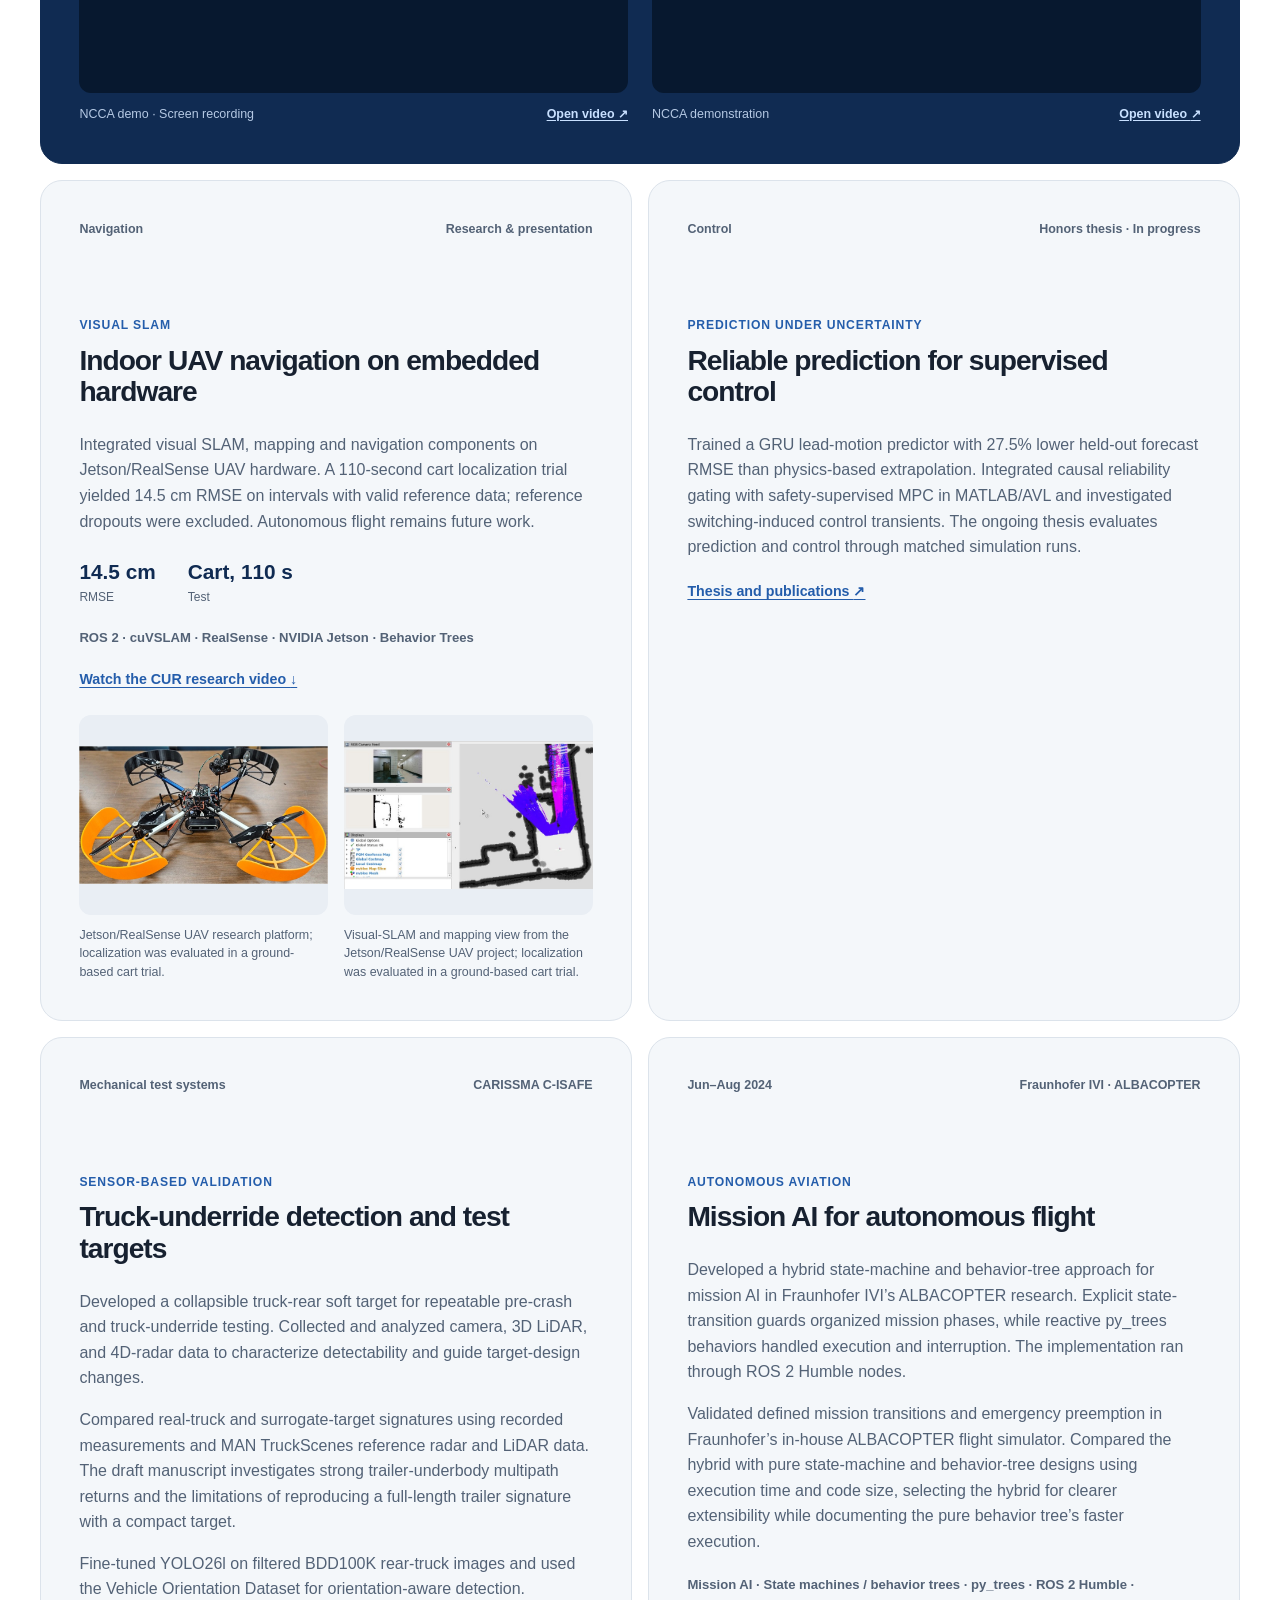
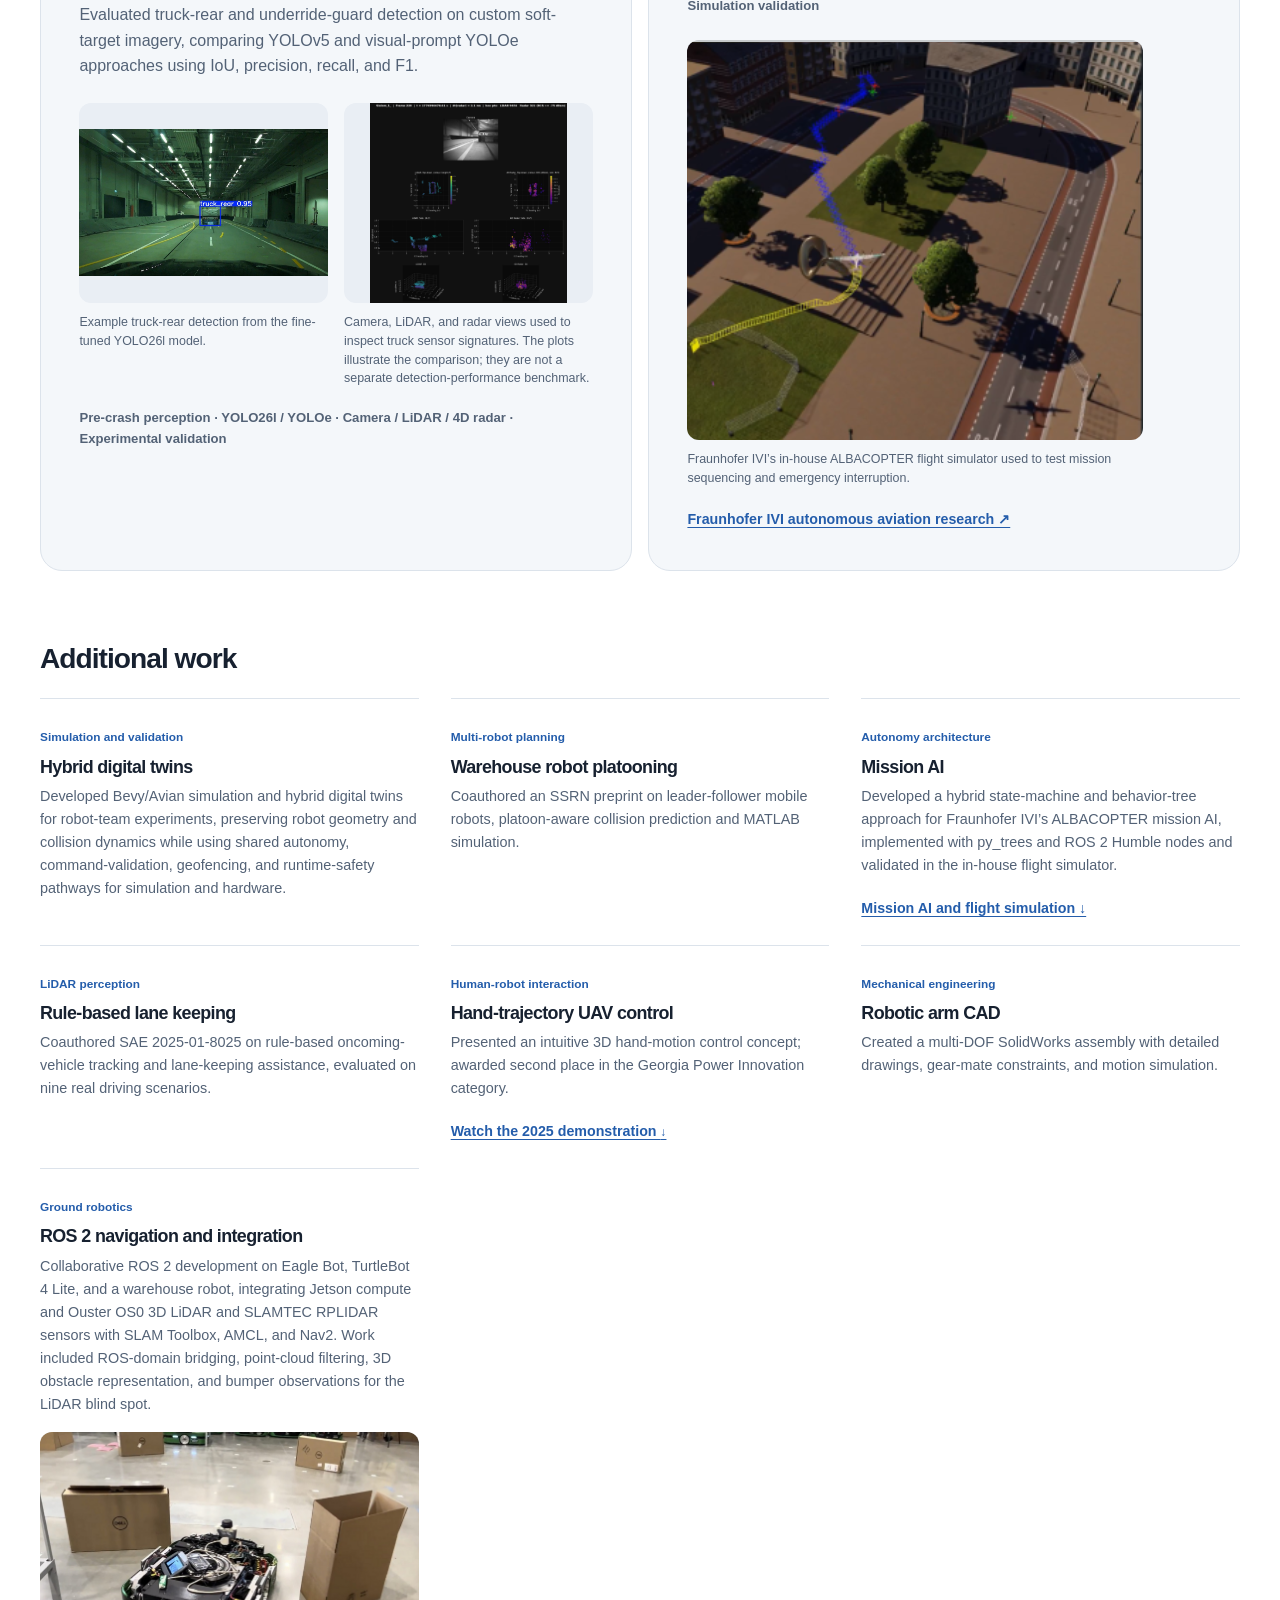
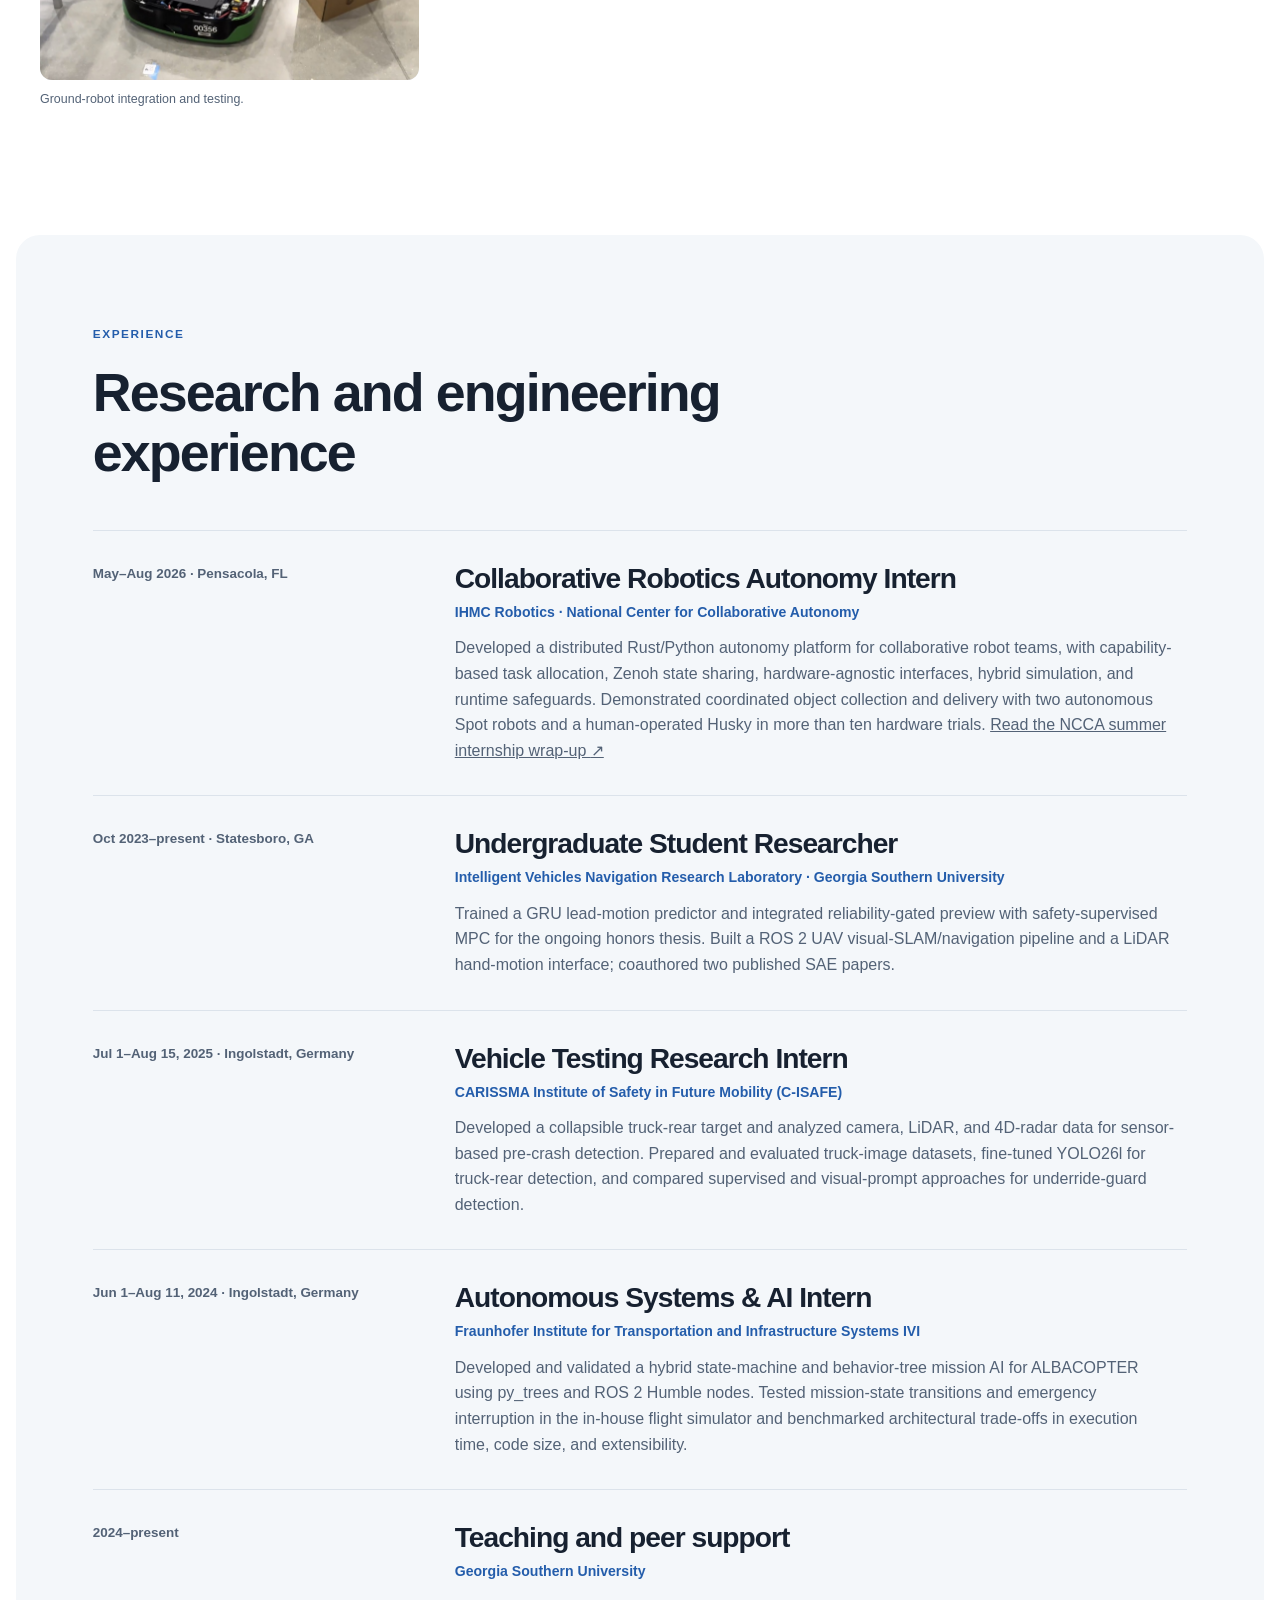
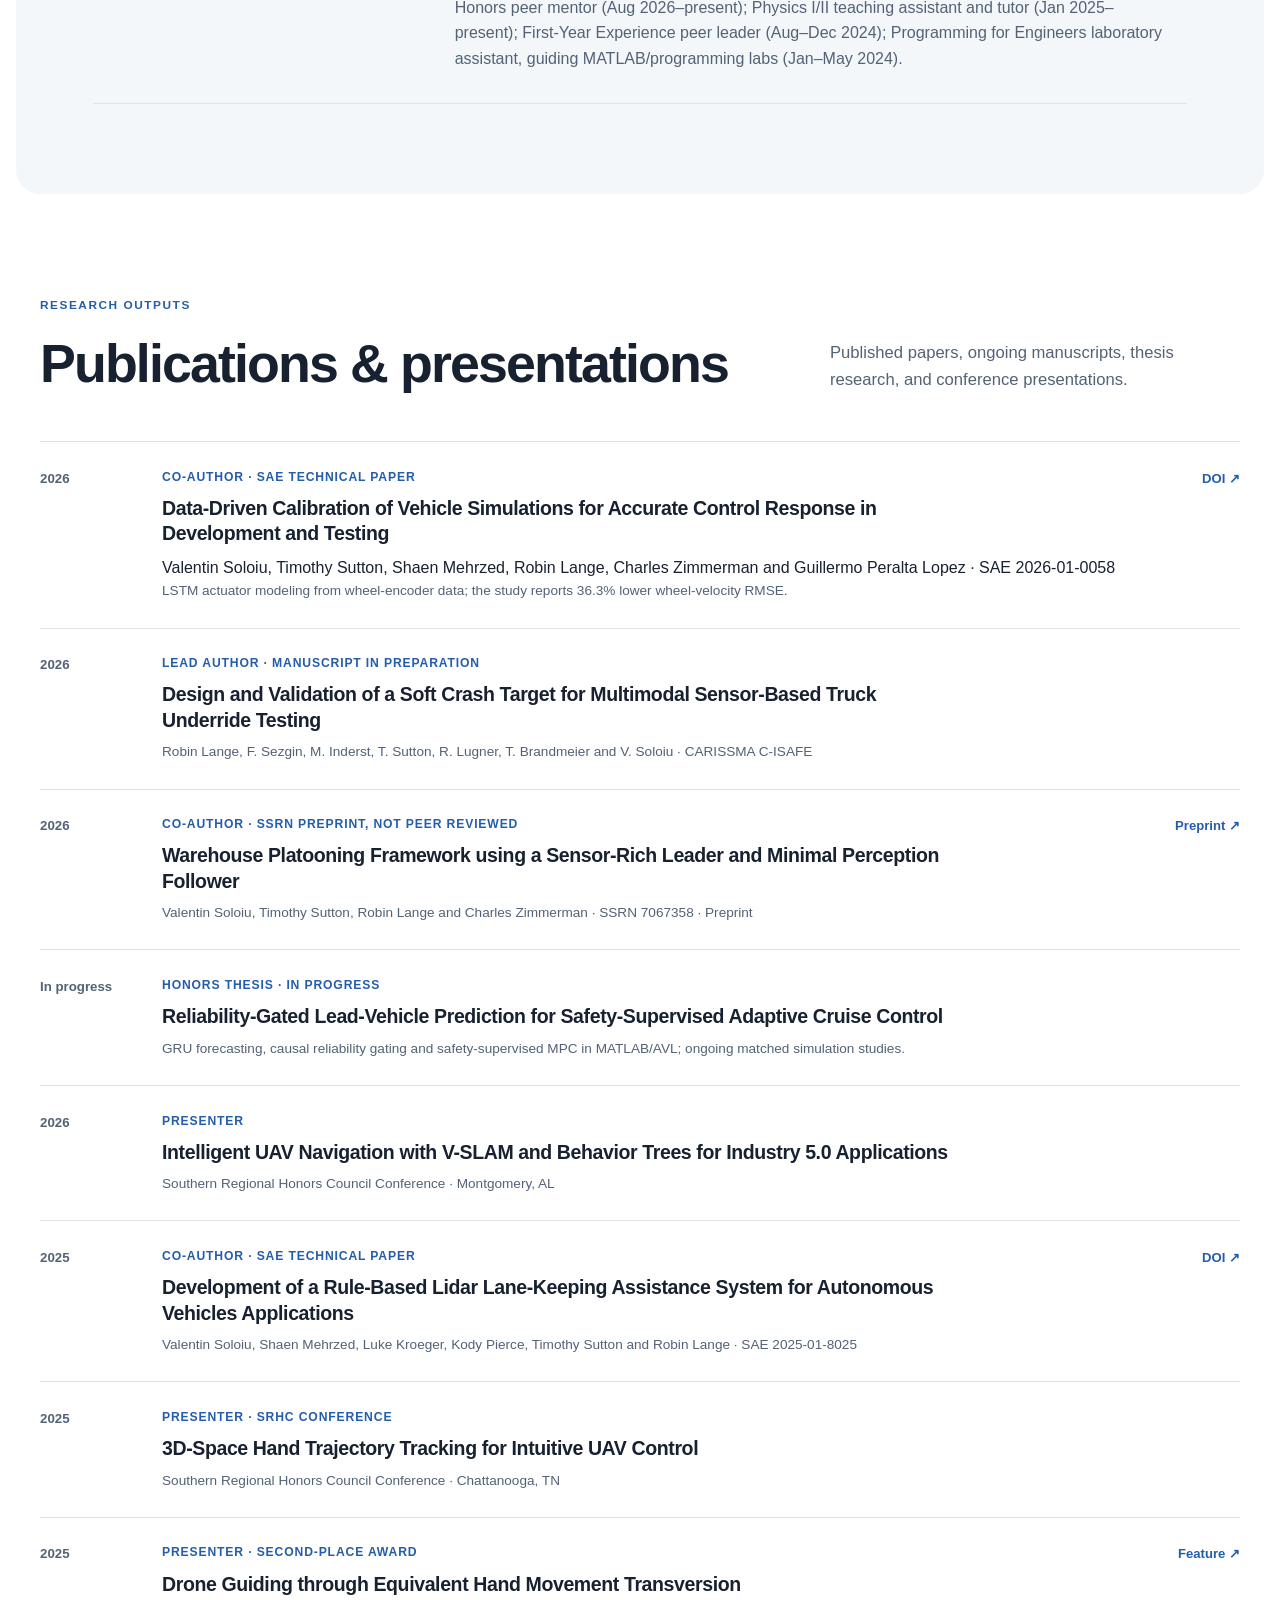
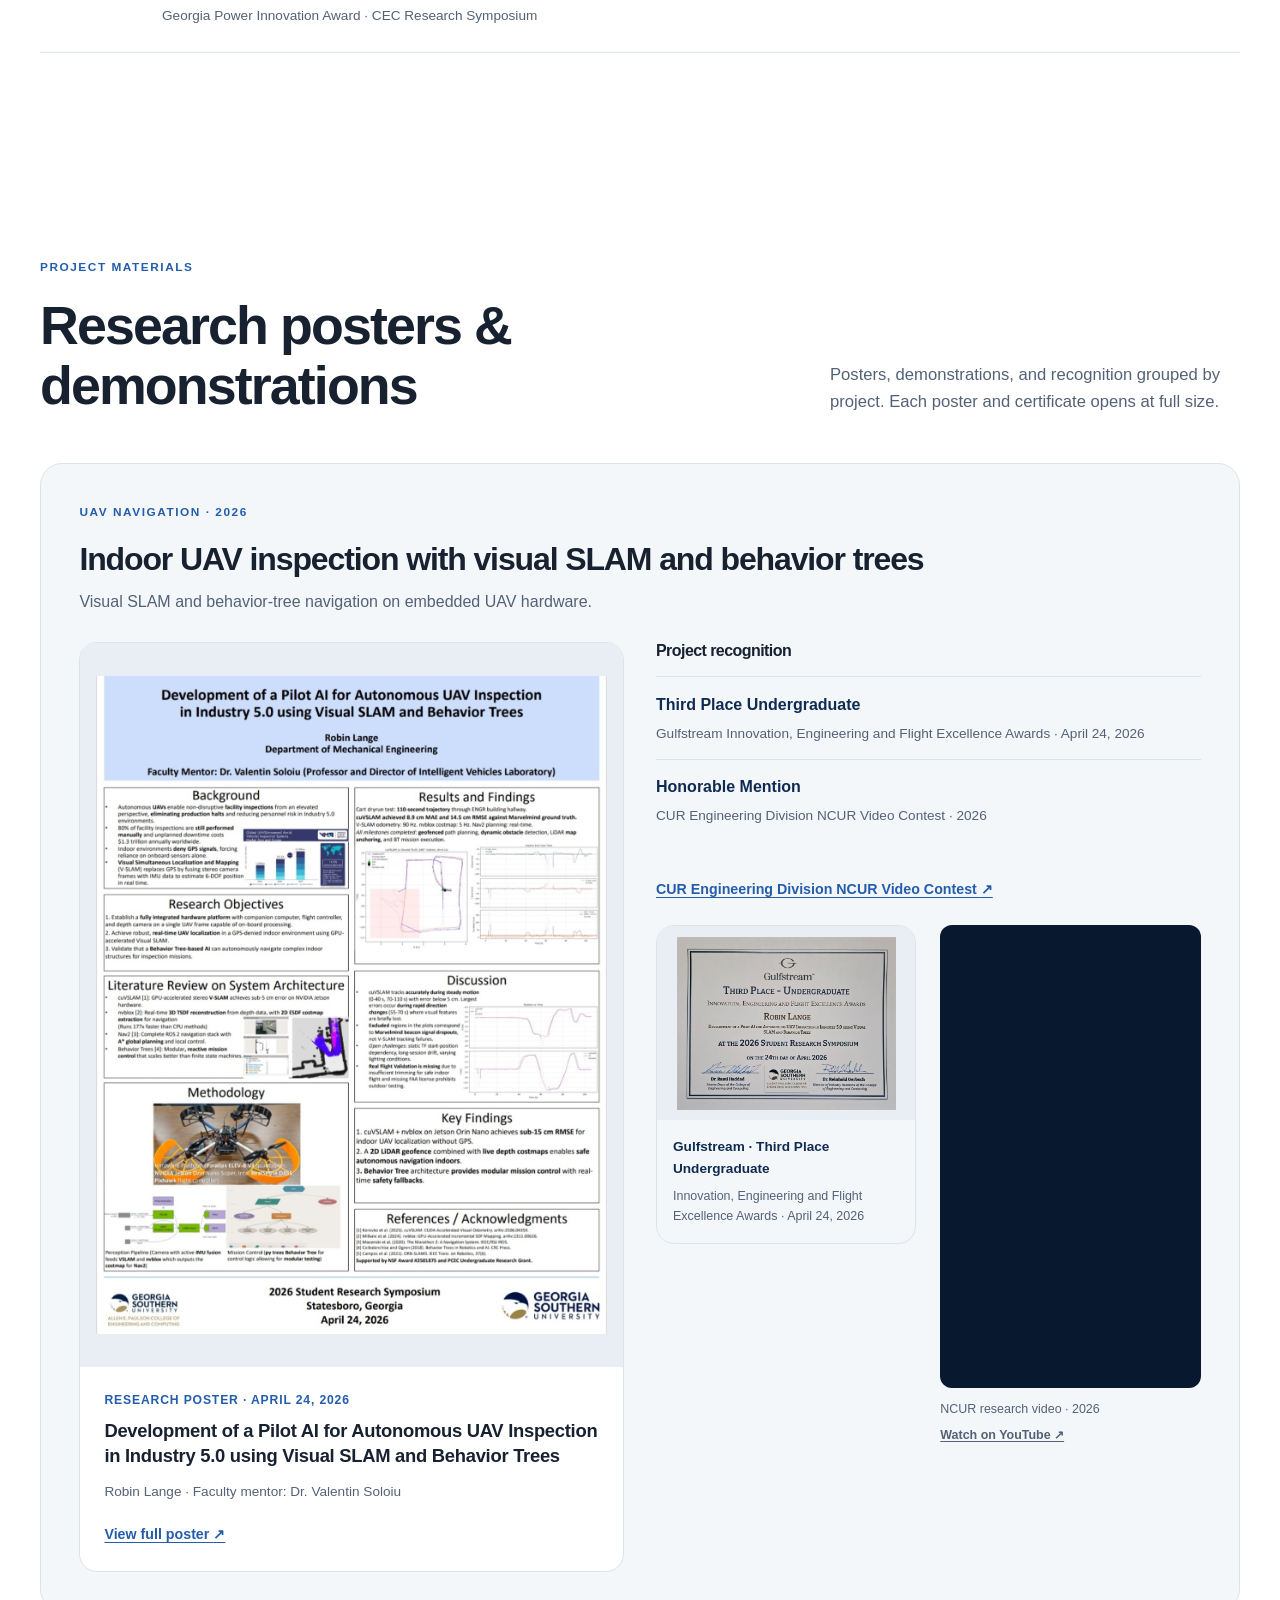
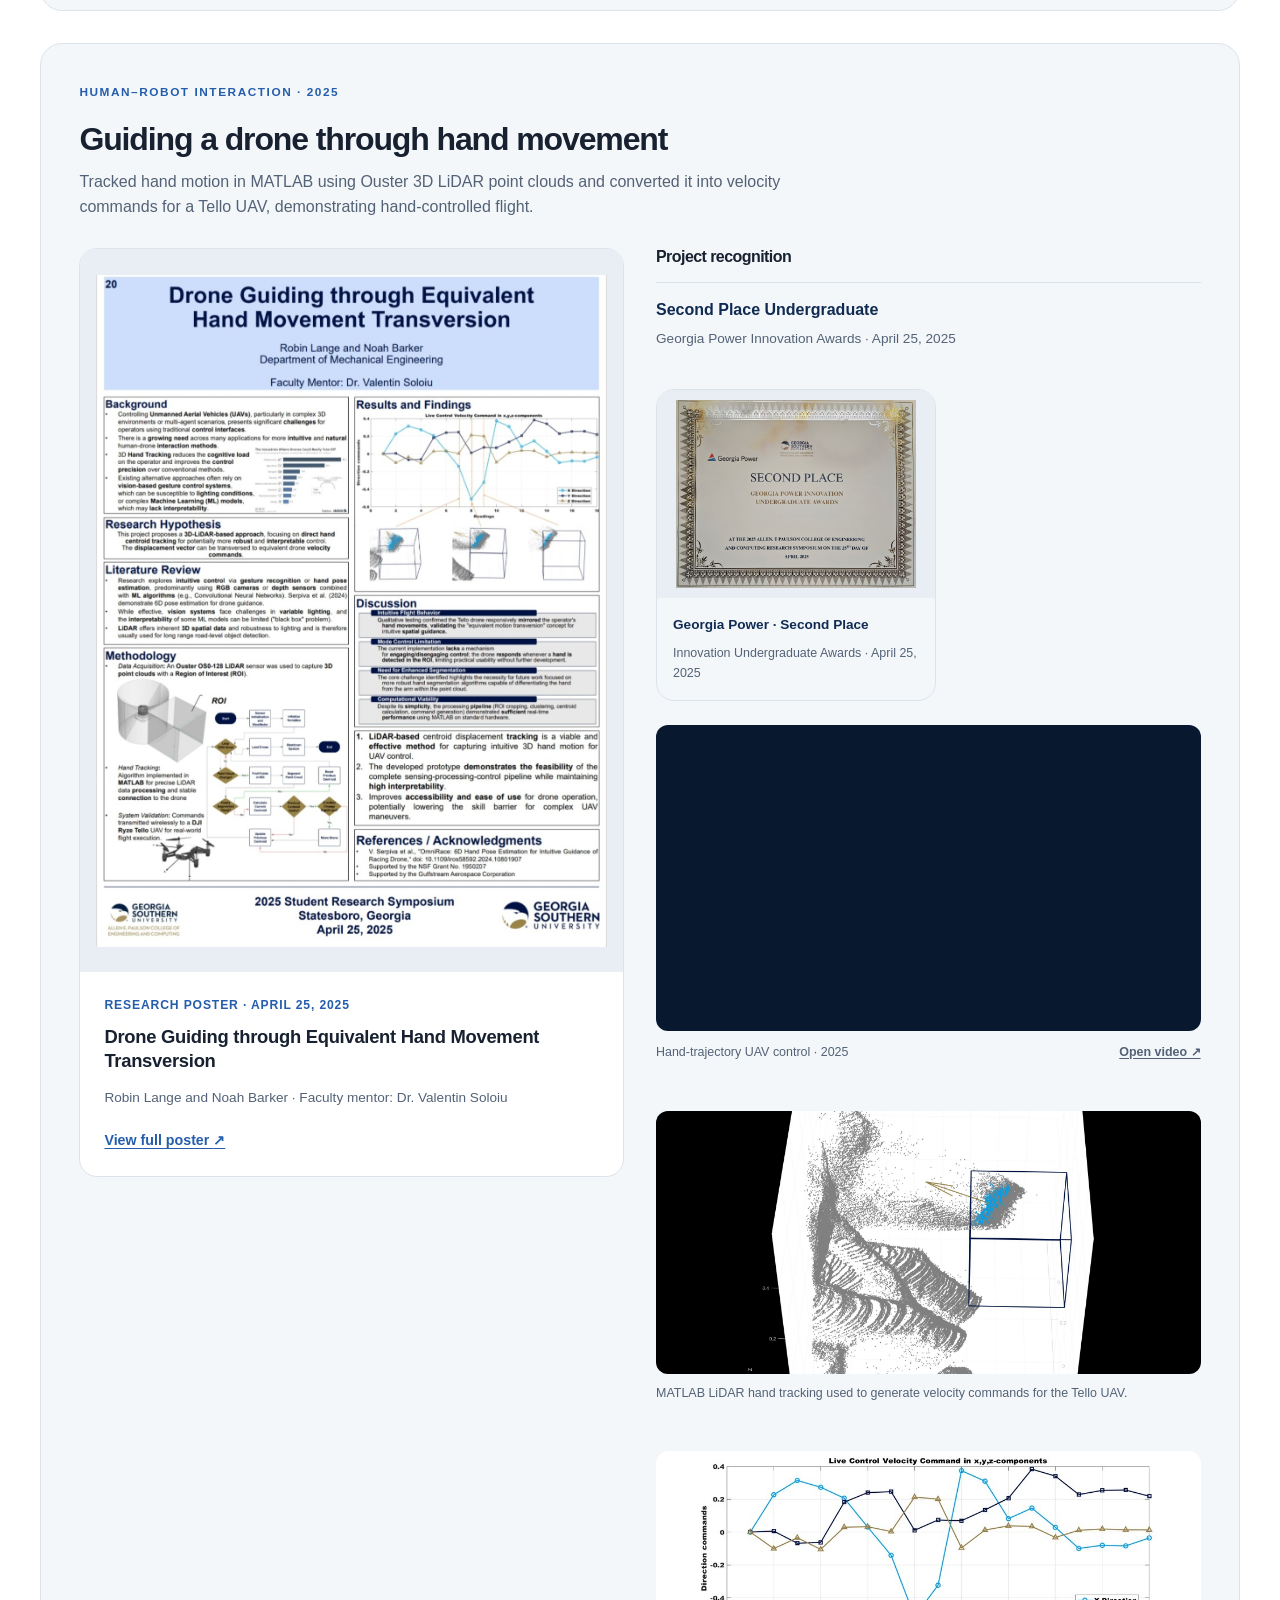
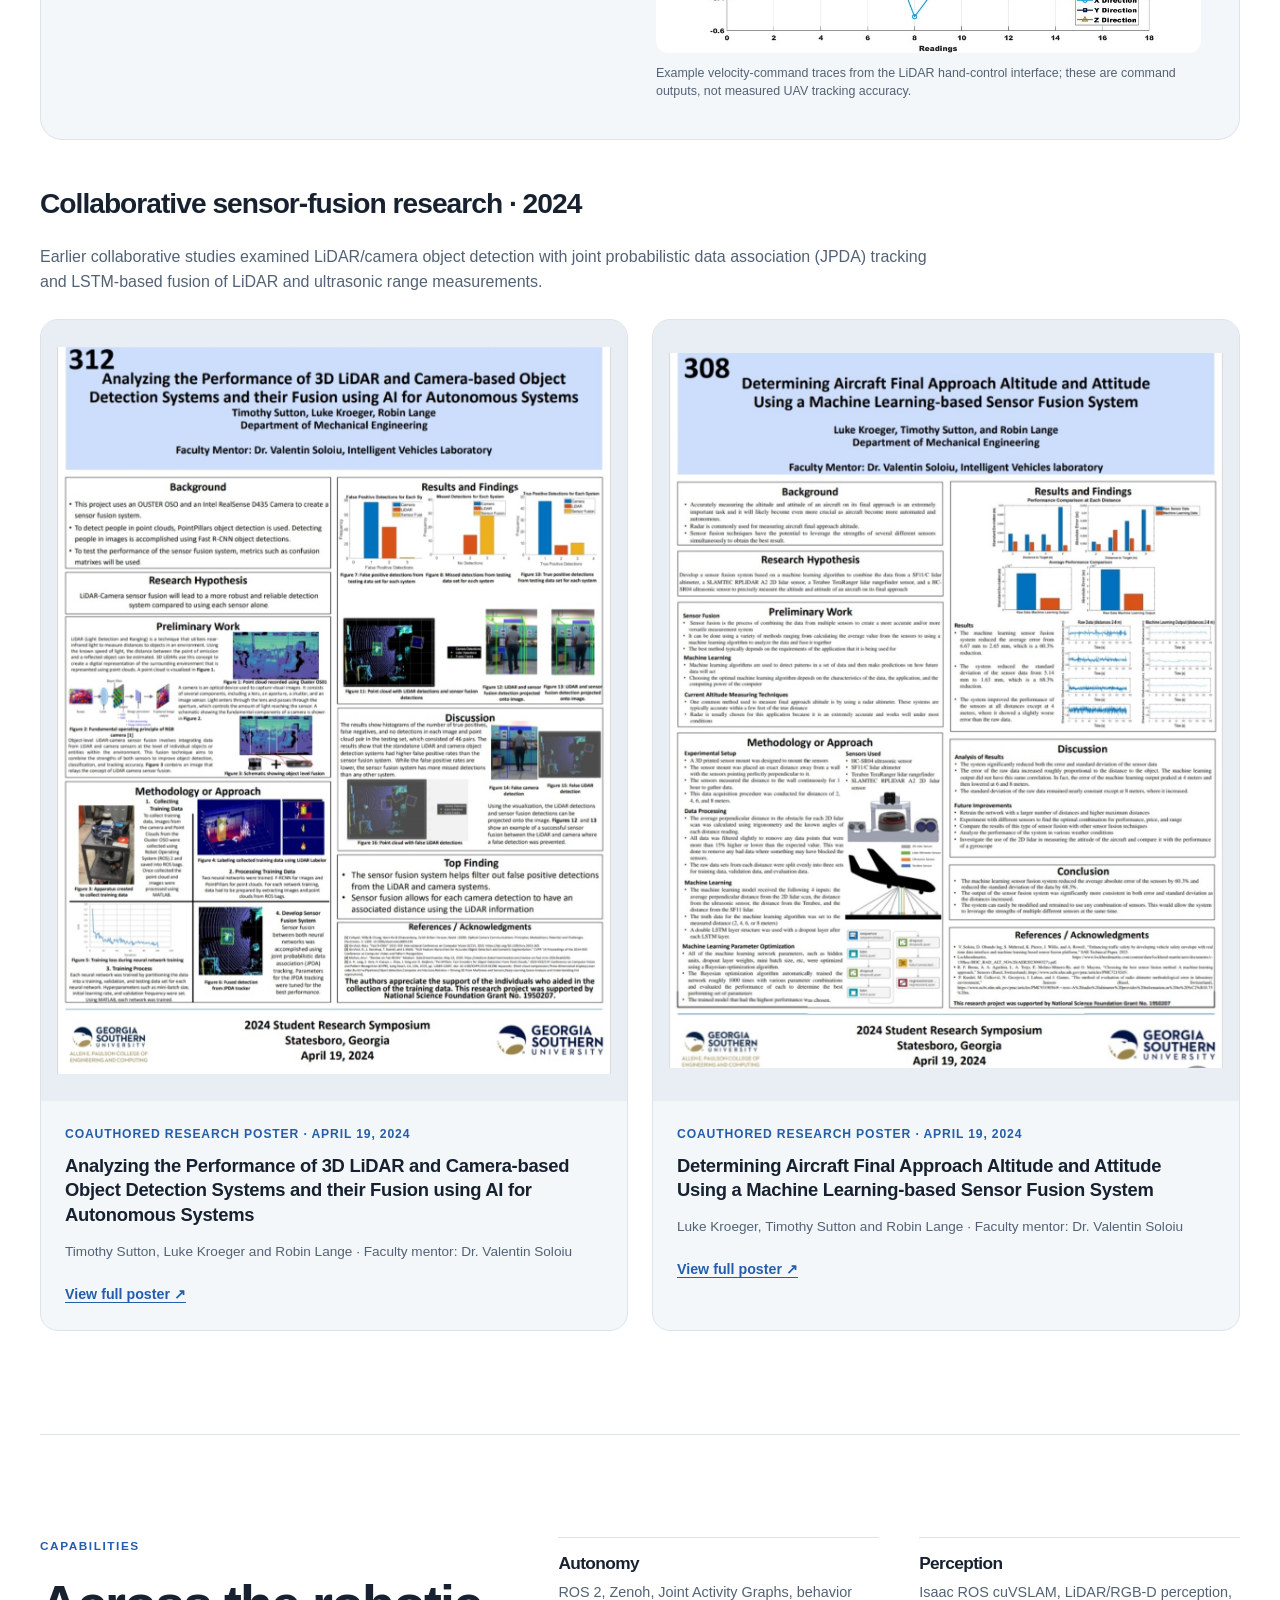
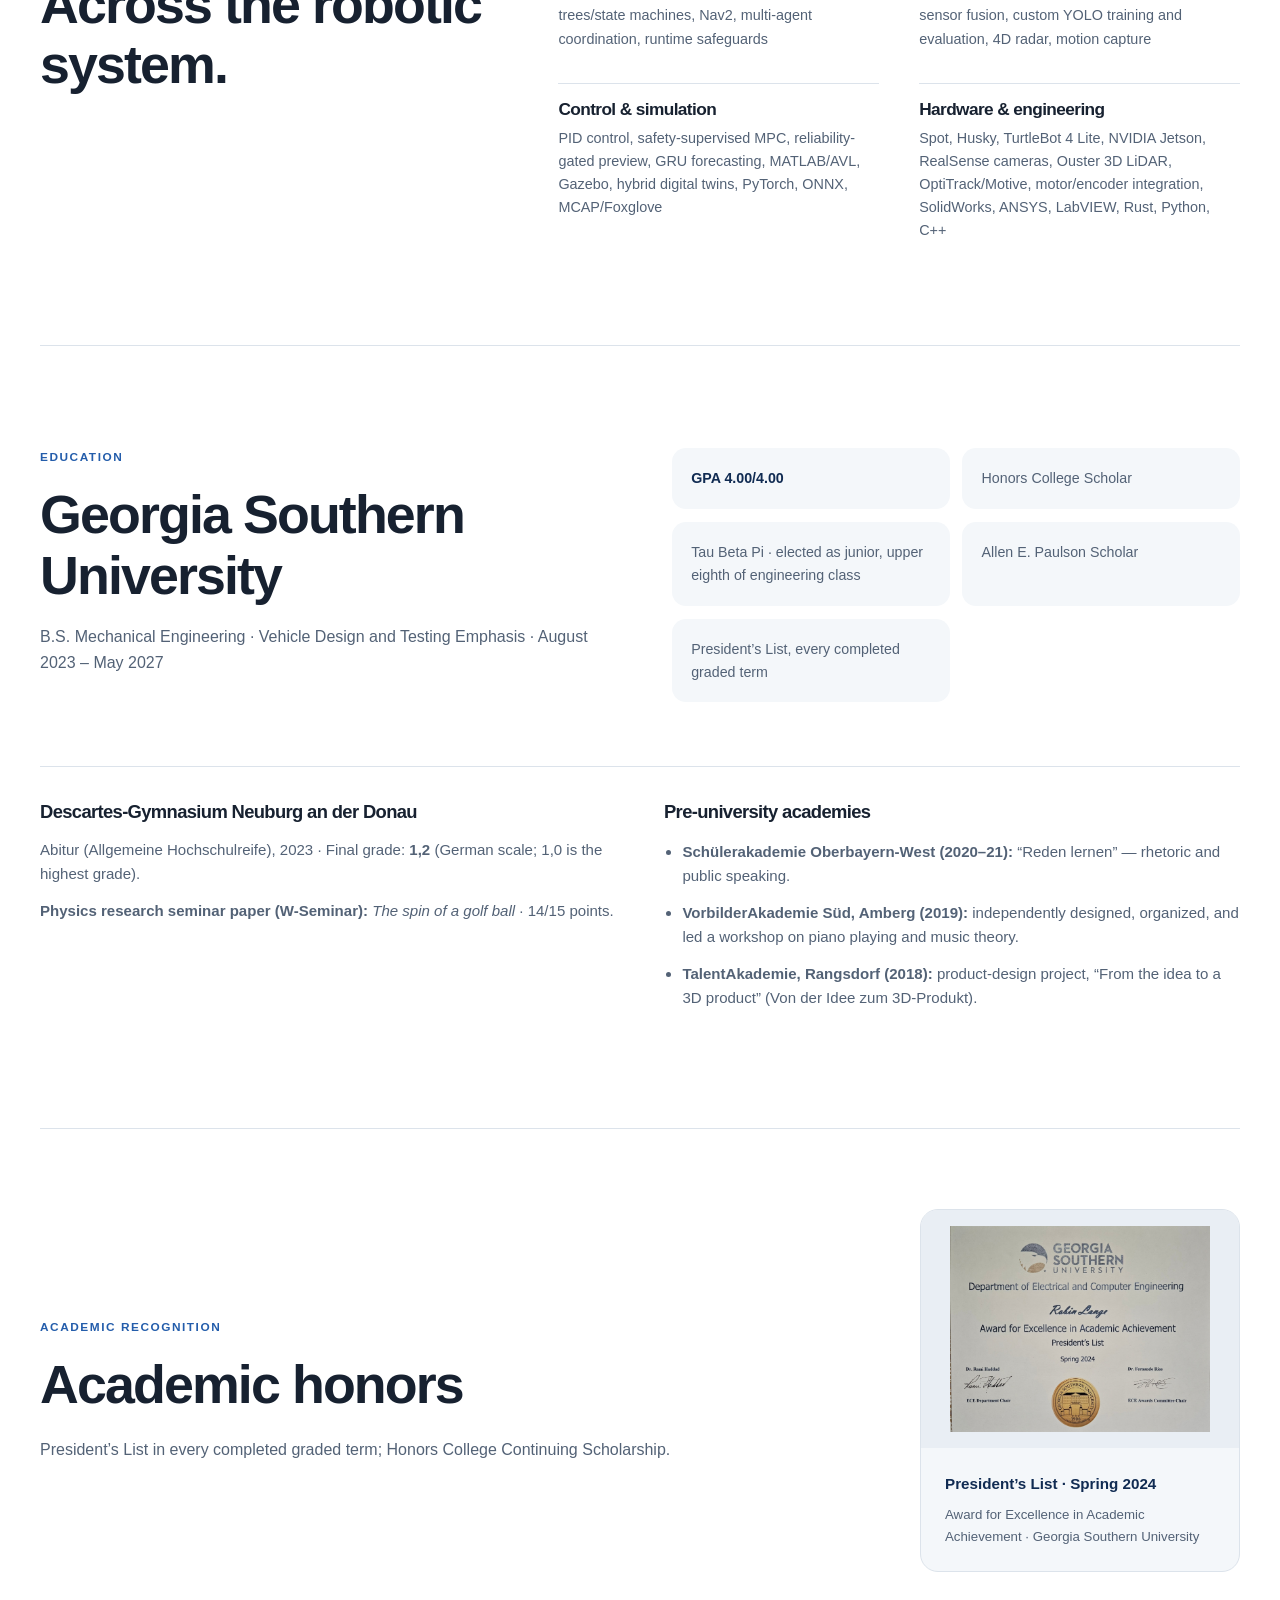
==== commit 5fe8235b: "Pair related research images into compact project galleries" ====
--- a/index.html
+++ b/index.html
@@ -10,7 +10,7 @@
   <meta property="og:type" content="website">
   <meta property="og:url" content="https://robin-lange.github.io/">
   <title>Robin Lange — Robotics & Autonomy</title>
-  <link rel="stylesheet" href="styles.css?v=20261022-research-evidence">
+  <link rel="stylesheet" href="styles.css?v=20261022-research-galleries">
 </head>
 <body>
   <a class="skip-link" href="#main-content">Skip to content</a>
@@ -168,7 +168,7 @@
               </dl>
               <p class="stack">ROS 2 · cuVSLAM · RealSense · NVIDIA Jetson · Behavior Trees</p>
               <a class="text-link" href="#cur-video">Watch the CUR research video <span aria-hidden="true">↓</span></a>
-              <figure class="research-photo ">
+              <div class="research-image-pair"><figure class="research-photo ">
               <a href="assets/research/uav-jetson-realsense.jpg" target="_blank" rel="noopener" aria-label="Open image: UAV platform with onboard compute and a RealSense camera">
                 <img src="assets/research/uav-jetson-realsense.jpg" width="865" height="482" alt="UAV platform with onboard compute and a RealSense camera" loading="lazy" decoding="async">
               </a>
@@ -177,7 +177,7 @@
 <figure class="research-photo ">
 <a href="assets/research/uav-visual-slam-map.jpg" target="_blank" rel="noopener" aria-label="Open image: ROS 2 visual SLAM view with camera, depth and mapped surroundings">
 <img src="assets/research/uav-visual-slam-map.jpg" width="659" height="394" alt="ROS 2 visual SLAM view with camera, depth and mapped surroundings" loading="lazy" decoding="async">
-</a><figcaption>Visual-SLAM and mapping view from the Jetson/RealSense UAV project; localization was evaluated in a ground-based cart trial.</figcaption></figure>
+</a><figcaption>Visual-SLAM and mapping view from the Jetson/RealSense UAV project; localization was evaluated in a ground-based cart trial.</figcaption></figure></div>
             </div>
           </div>
         </article>
@@ -221,7 +221,7 @@
 <p class="project-summary">Developed a collapsible truck-rear soft target for repeatable pre-crash and truck-underride testing. Collected and analyzed camera, 3D LiDAR, and 4D-radar data to characterize detectability and guide target-design changes.</p>
 <p class="project-note">Compared real-truck and surrogate-target signatures using recorded measurements and MAN TruckScenes reference radar and LiDAR data. The draft manuscript investigates strong trailer-underbody multipath returns and the limitations of reproducing a full-length trailer signature with a compact target.</p>
 <p class="project-note">Fine-tuned YOLO26l on filtered BDD100K rear-truck images and used the Vehicle Orientation Dataset for orientation-aware detection. Evaluated truck-rear and underride-guard detection on custom soft-target imagery, comparing YOLOv5 and visual-prompt YOLOe approaches using IoU, precision, recall, and F1.</p>
-<figure class="research-photo">
+<div class="research-image-pair"><figure class="research-photo">
 <a aria-label="Open image: YOLO truck-rear detection in an indoor vehicle test hall" href="assets/research/truck-rear-yolo.jpg" rel="noopener" target="_blank">
 <img alt="YOLO truck-rear detection in an indoor vehicle test hall" decoding="async" height="568" loading="lazy" src="assets/research/truck-rear-yolo.jpg" width="959"/>
 </a>
@@ -230,7 +230,7 @@
 <figure class="research-photo research-sensor-view">
 <a href="assets/research/truck-lidar-radar-comparison.jpg" target="_blank" rel="noopener" aria-label="Open image: Camera view and 3D LiDAR and 4D radar views of a truck">
 <img src="assets/research/truck-lidar-radar-comparison.jpg" width="1832" height="1863" alt="Camera view and 3D LiDAR and 4D radar views of a truck" loading="lazy" decoding="async">
-</a><figcaption>Camera, LiDAR, and radar views used to inspect truck sensor signatures. The plots illustrate the comparison; they are not a separate detection-performance benchmark.</figcaption></figure>
+</a><figcaption>Camera, LiDAR, and radar views used to inspect truck sensor signatures. The plots illustrate the comparison; they are not a separate detection-performance benchmark.</figcaption></figure></div>
 <p class="stack">Pre-crash perception · YOLO26l / YOLOe · Camera / LiDAR / 4D radar · Experimental validation</p>
 </div>
 </div>
--- a/styles.css
+++ b/styles.css
@@ -346,3 +346,9 @@
 .research-diagram img { max-height: 430px; }
 .research-sensor-view img { max-height: 560px; }
 .earlier-research-intro { max-width: 900px; margin: 1rem 0 1.5rem; color: var(--muted); }
+
+.research-image-pair { display: grid; grid-template-columns: minmax(0, 1fr) minmax(0, 1fr); gap: 1rem; align-items: start; margin-top: 1.5rem; }
+.research-image-pair .research-photo { margin-top: 0; }
+.research-image-pair .research-photo a { display: flex; align-items: center; justify-content: center; height: 200px; }
+.research-image-pair .research-photo img { width: 100%; height: 100%; object-fit: contain; }
+@media (max-width: 640px) { .research-image-pair { grid-template-columns: 1fr; } .research-image-pair .research-photo a { height: auto; } .research-image-pair .research-photo img { height: auto; max-height: 420px; } }
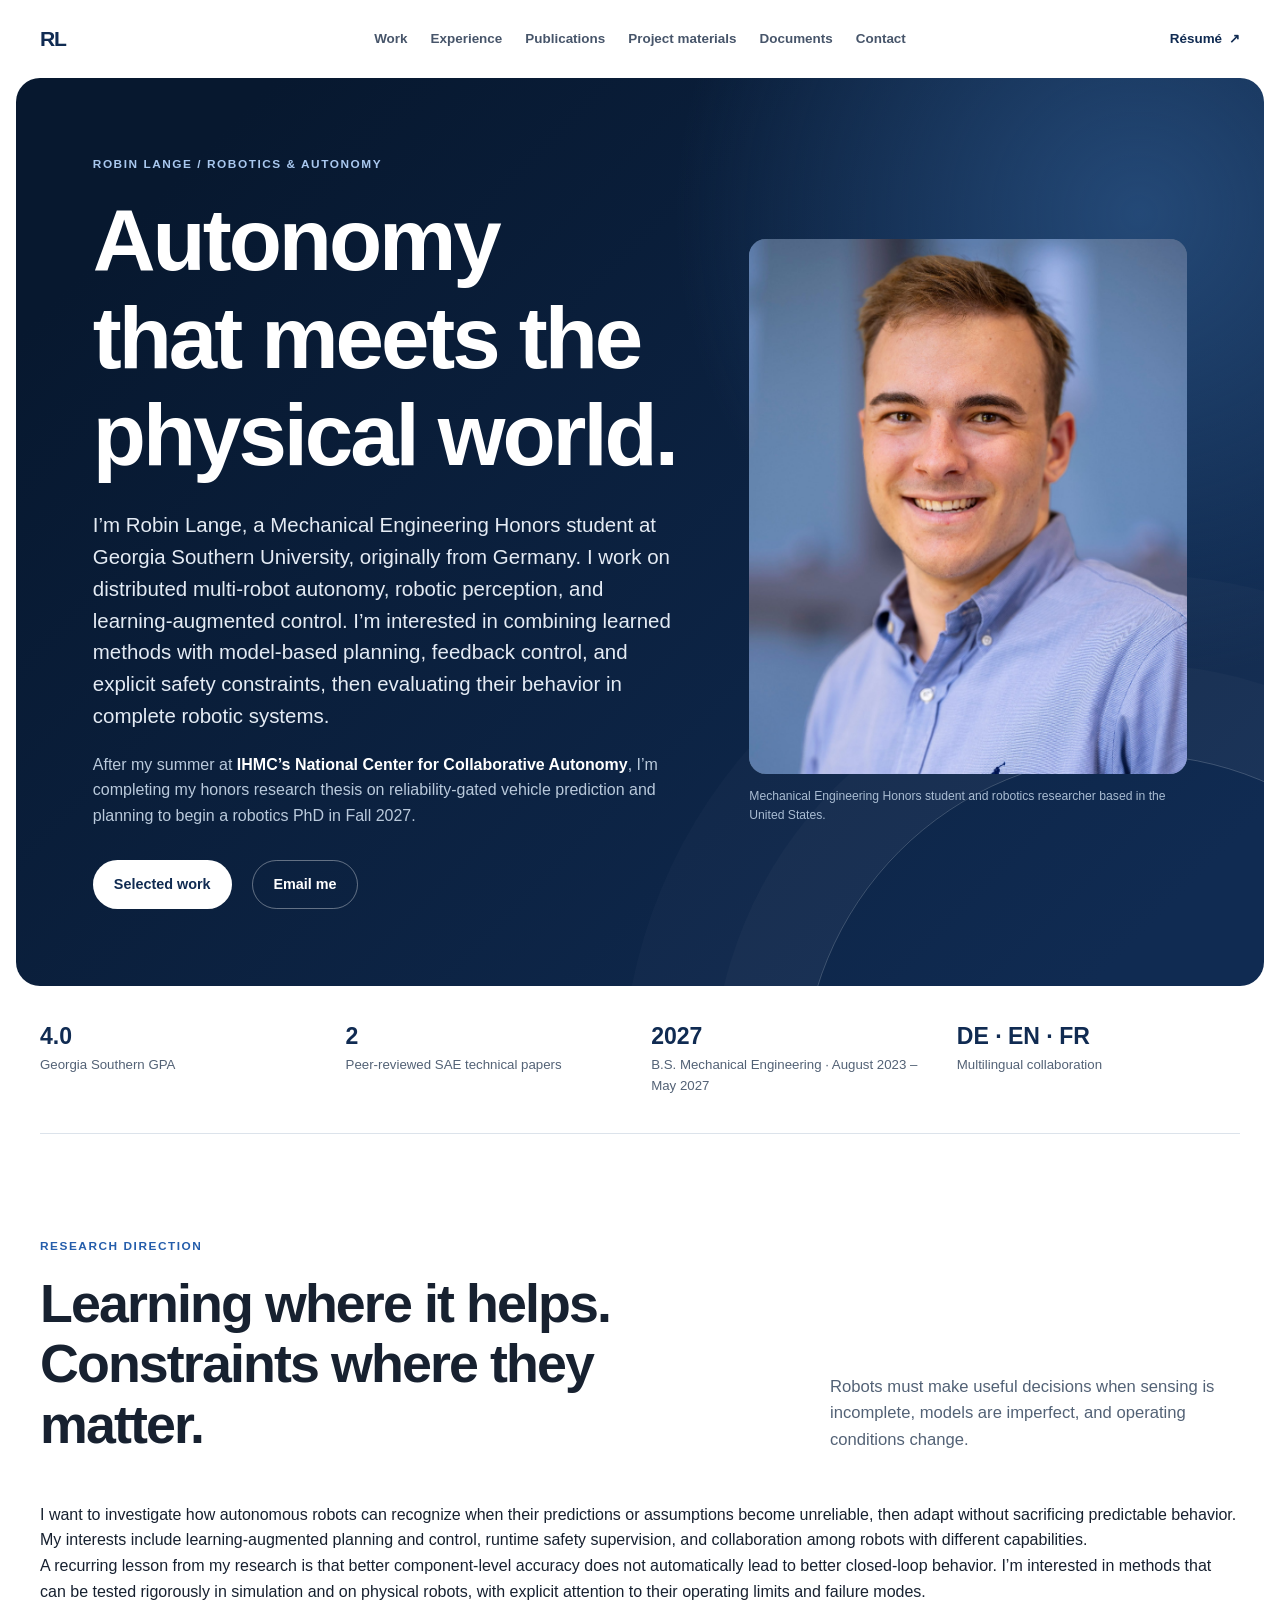
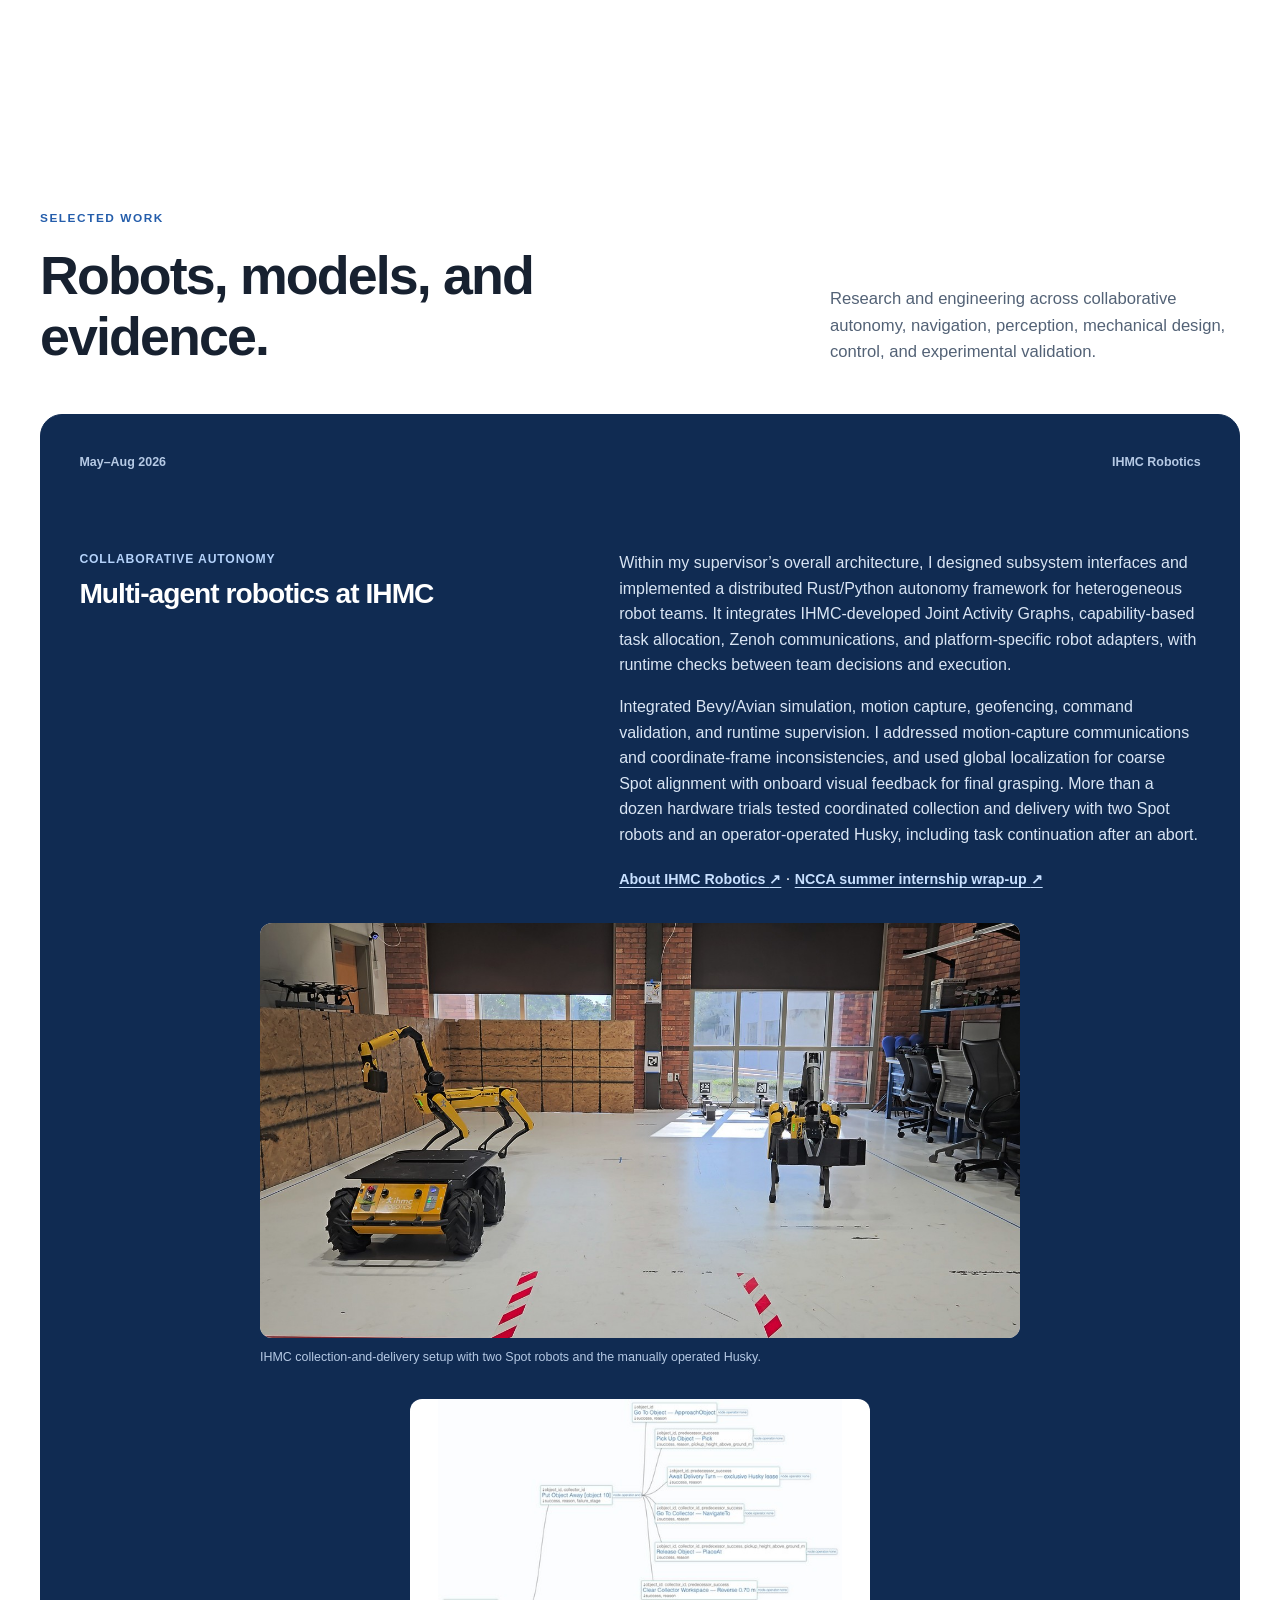
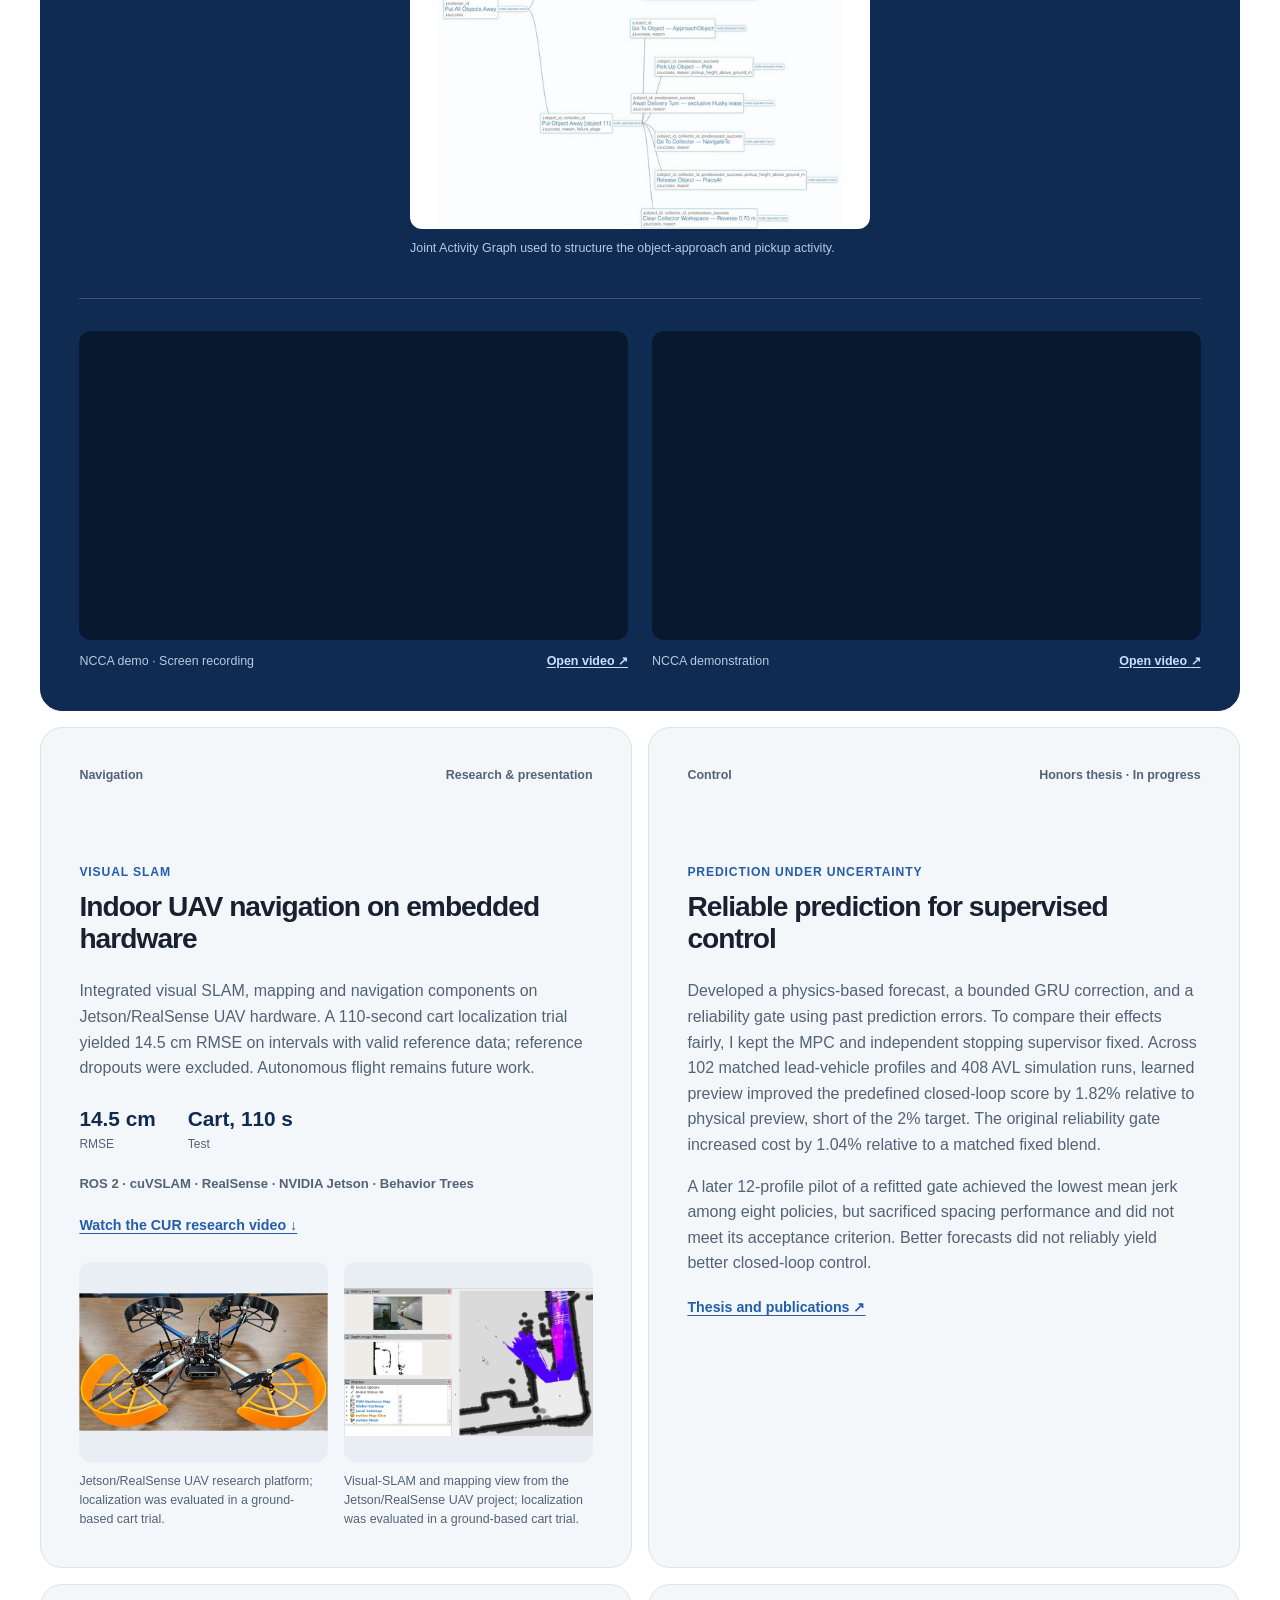
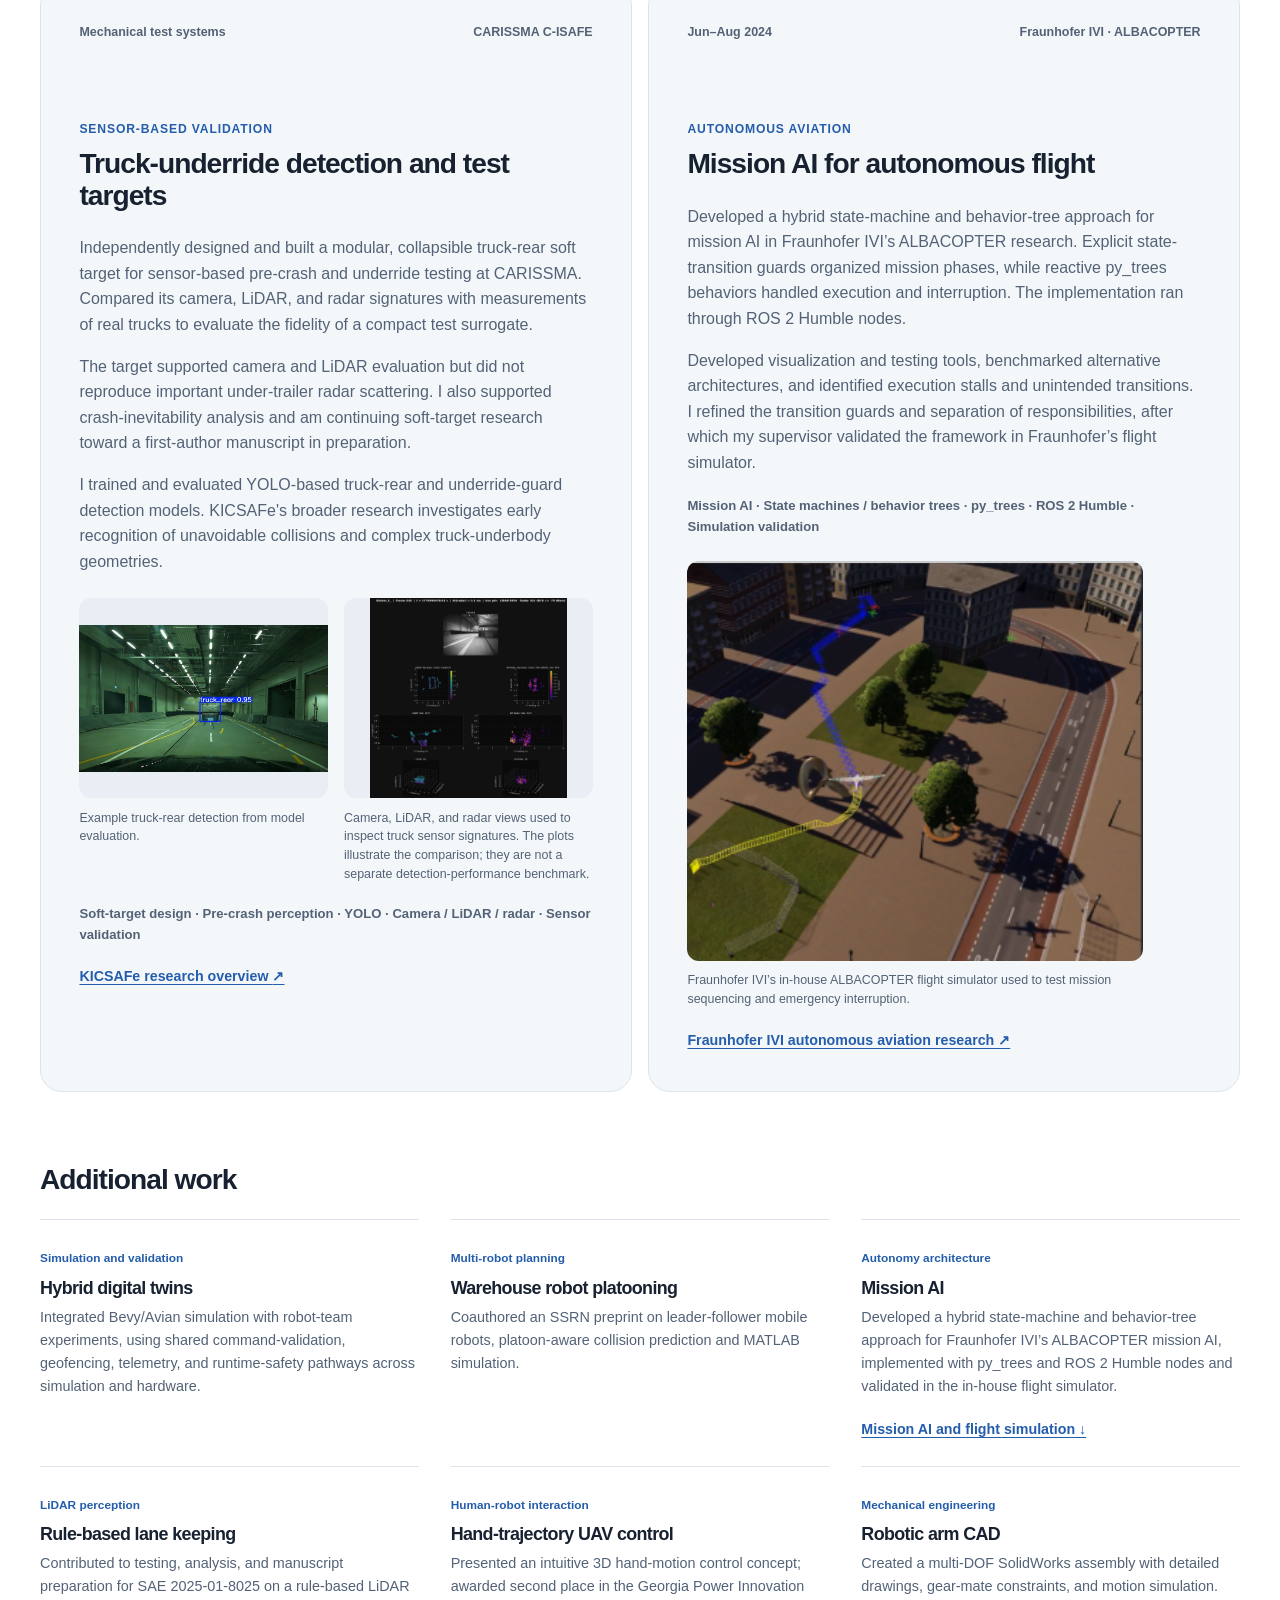
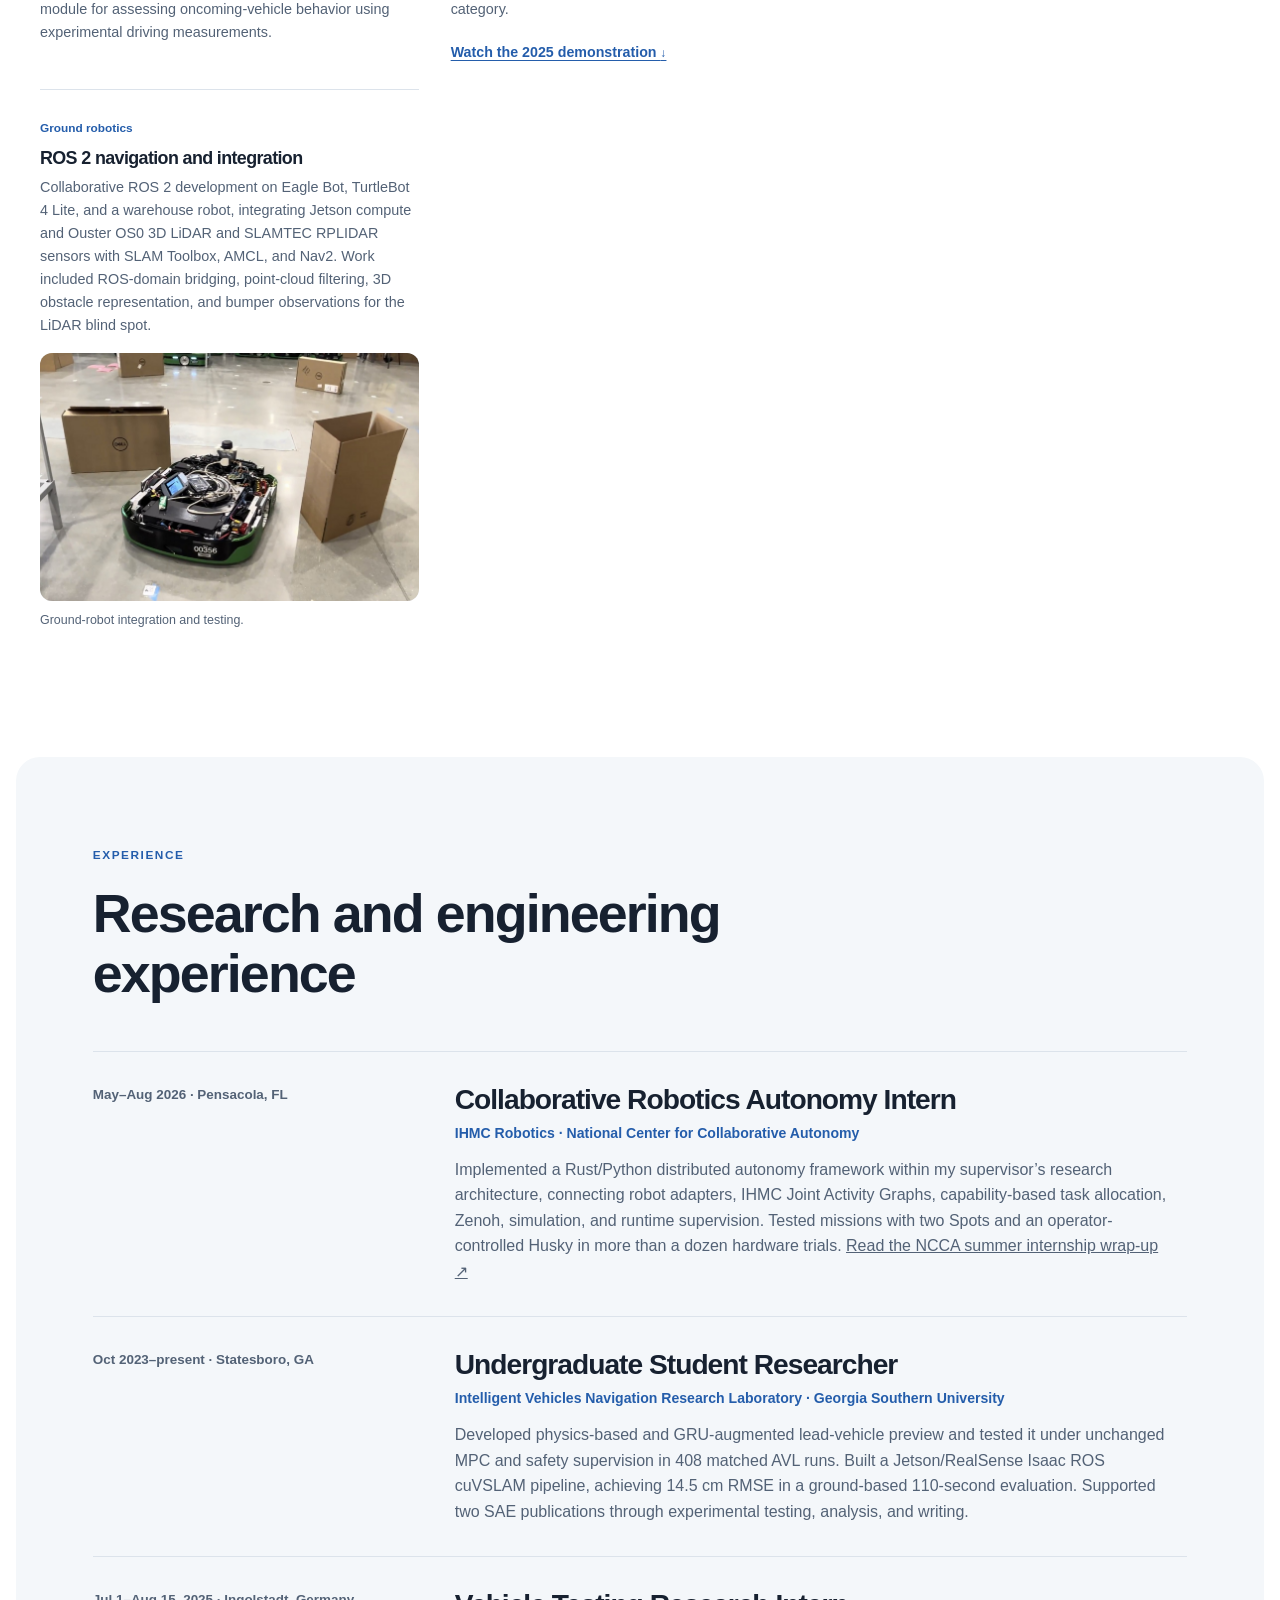
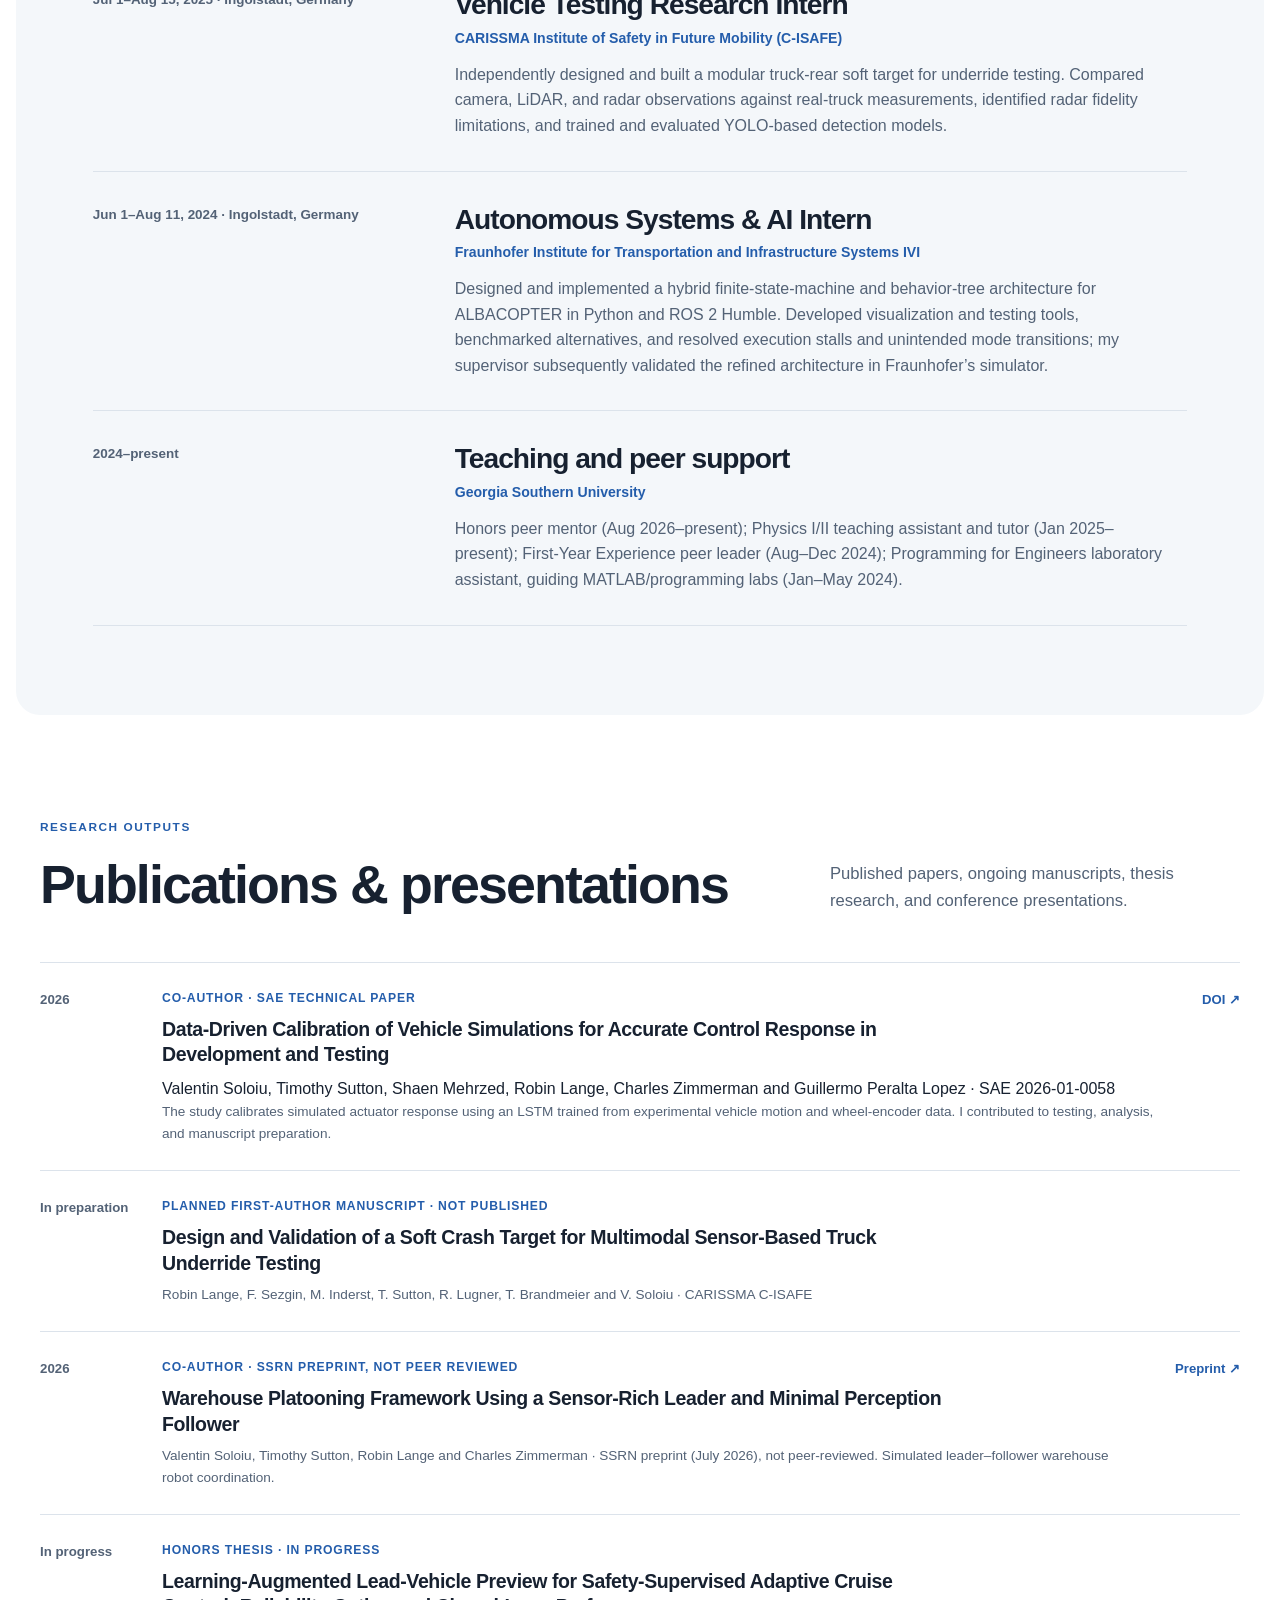
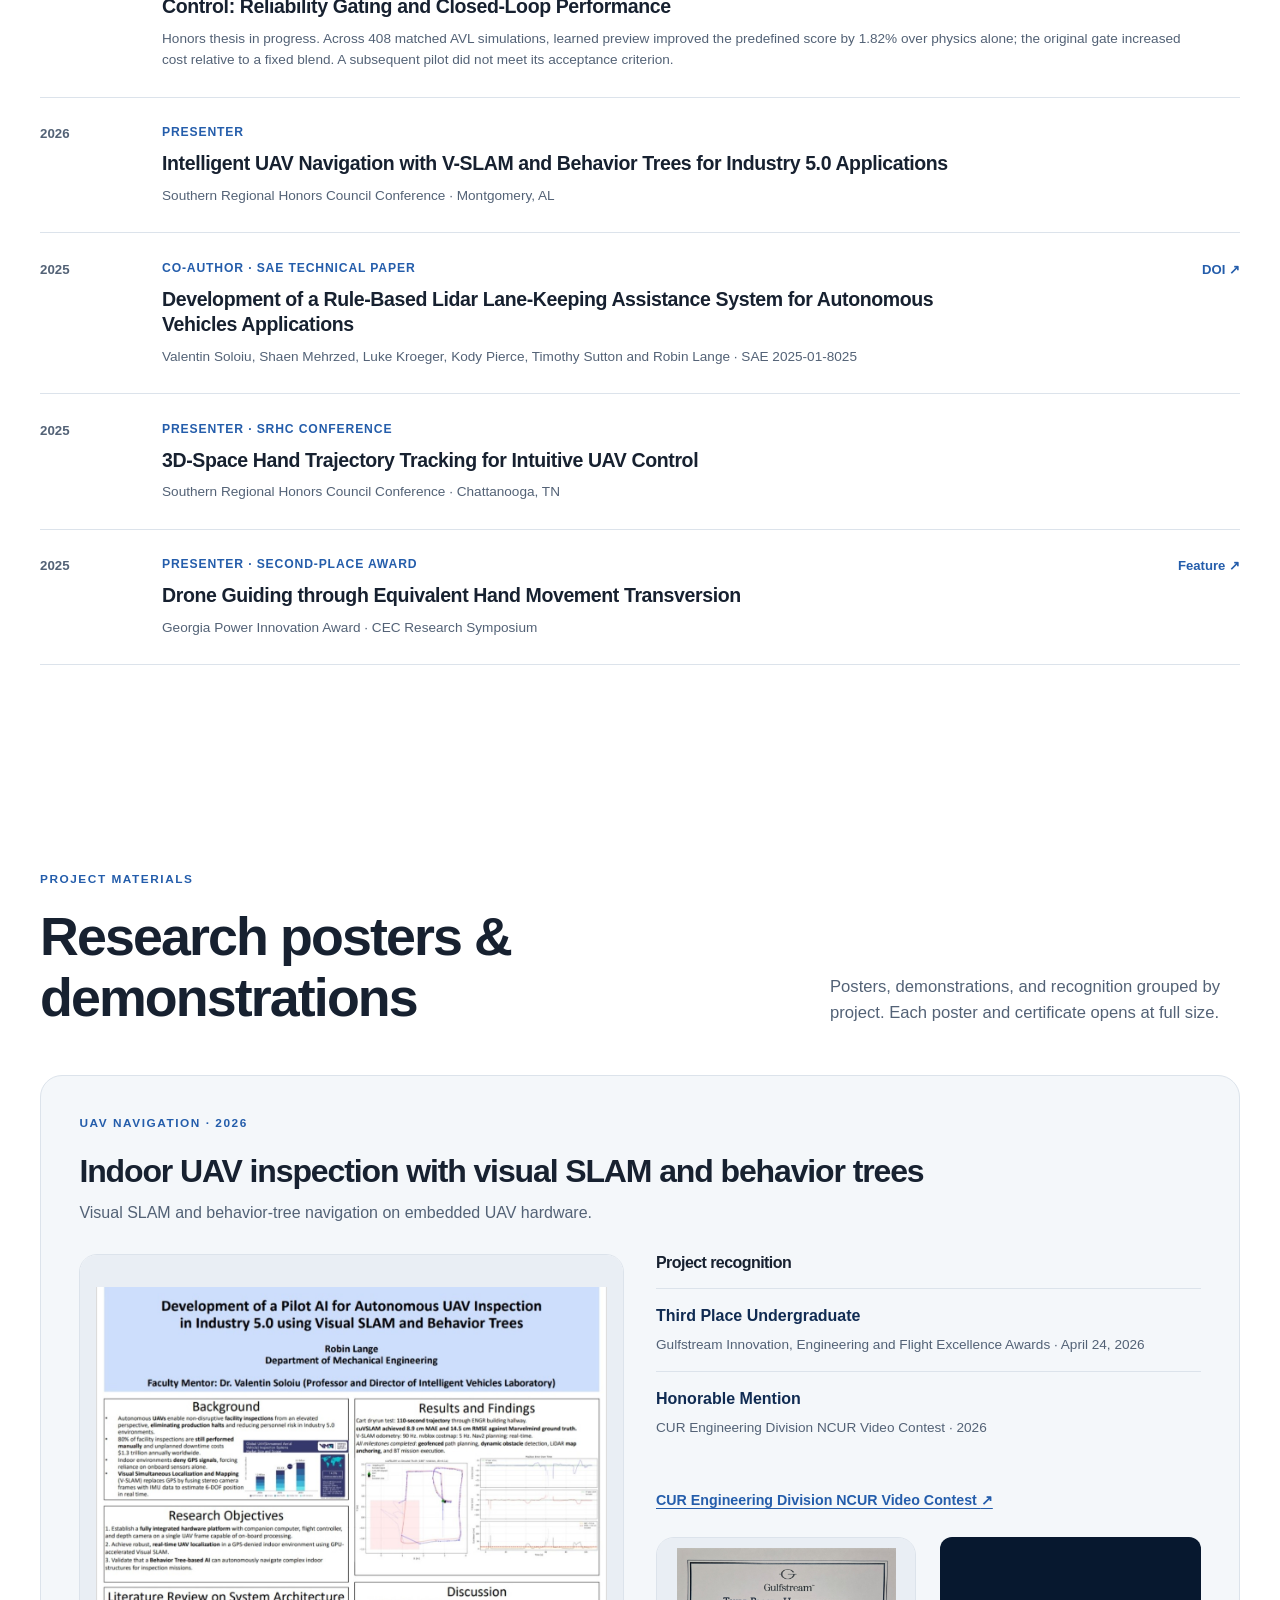
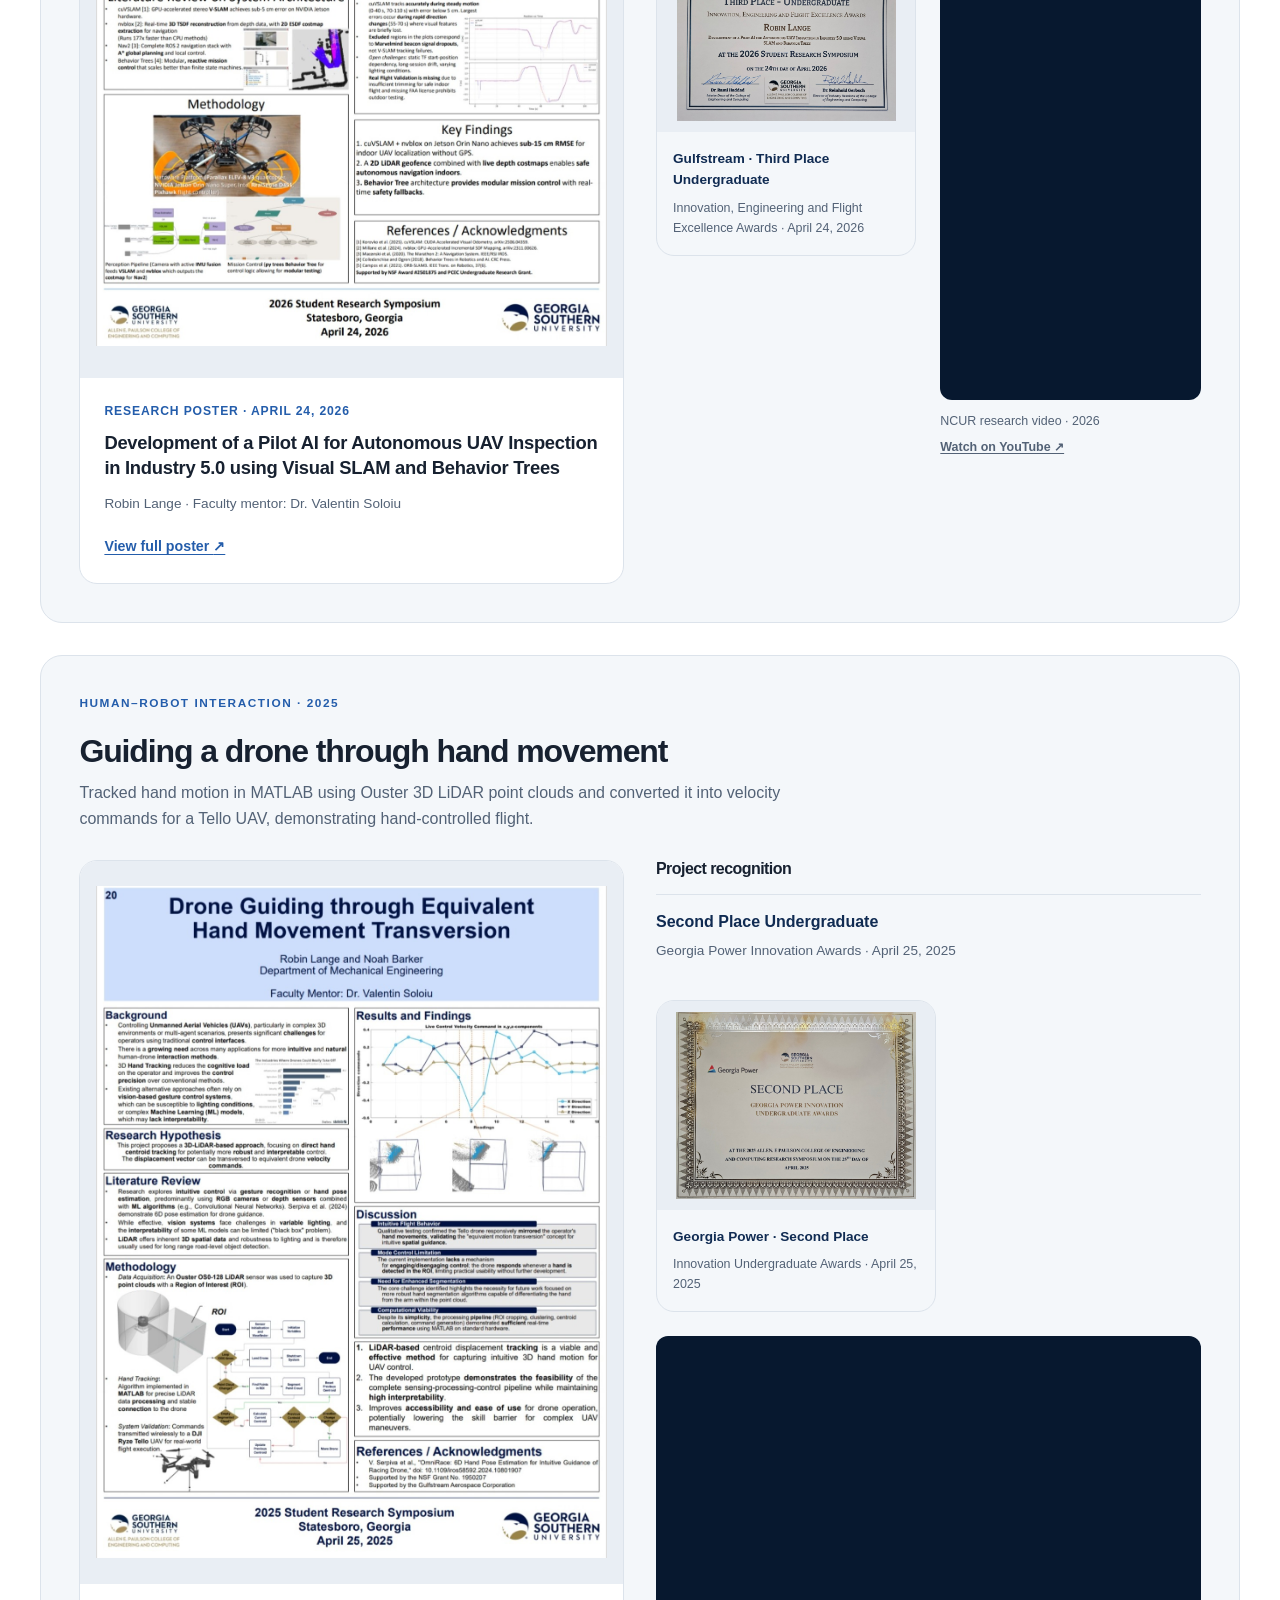
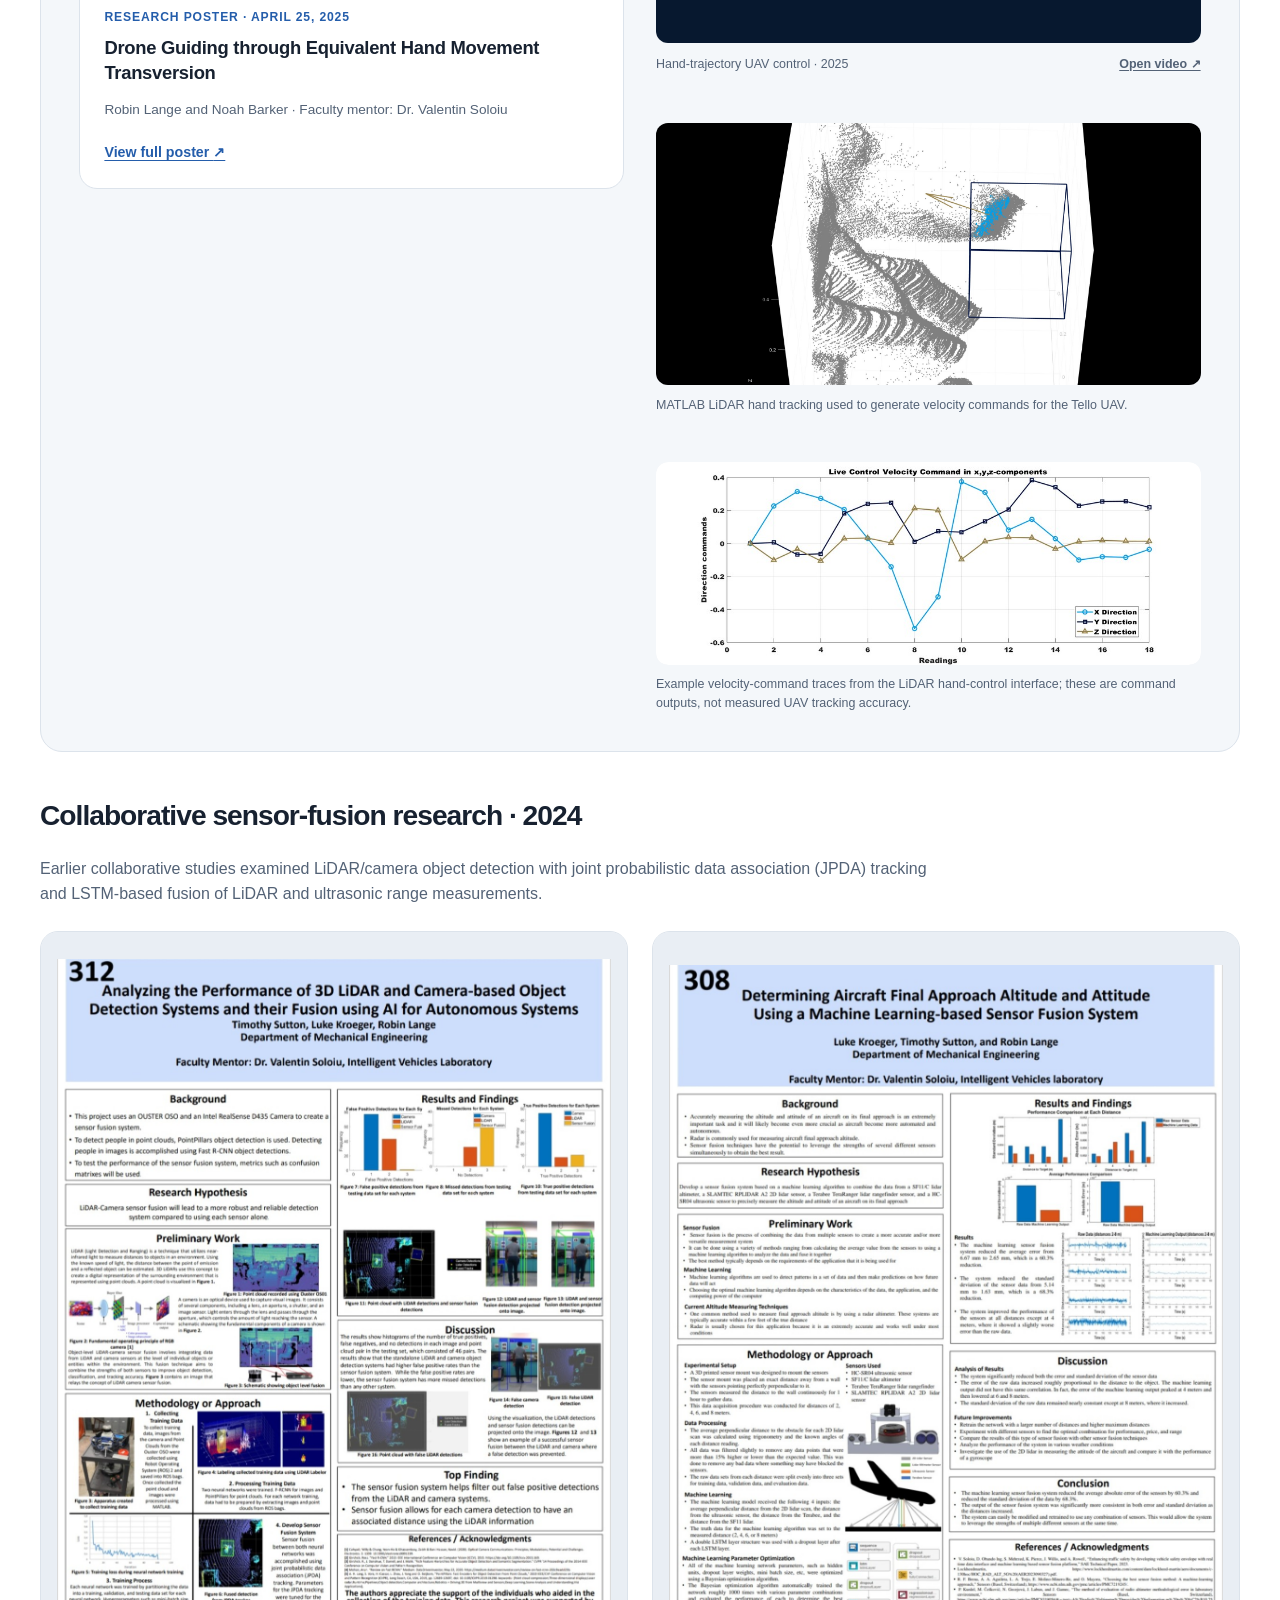
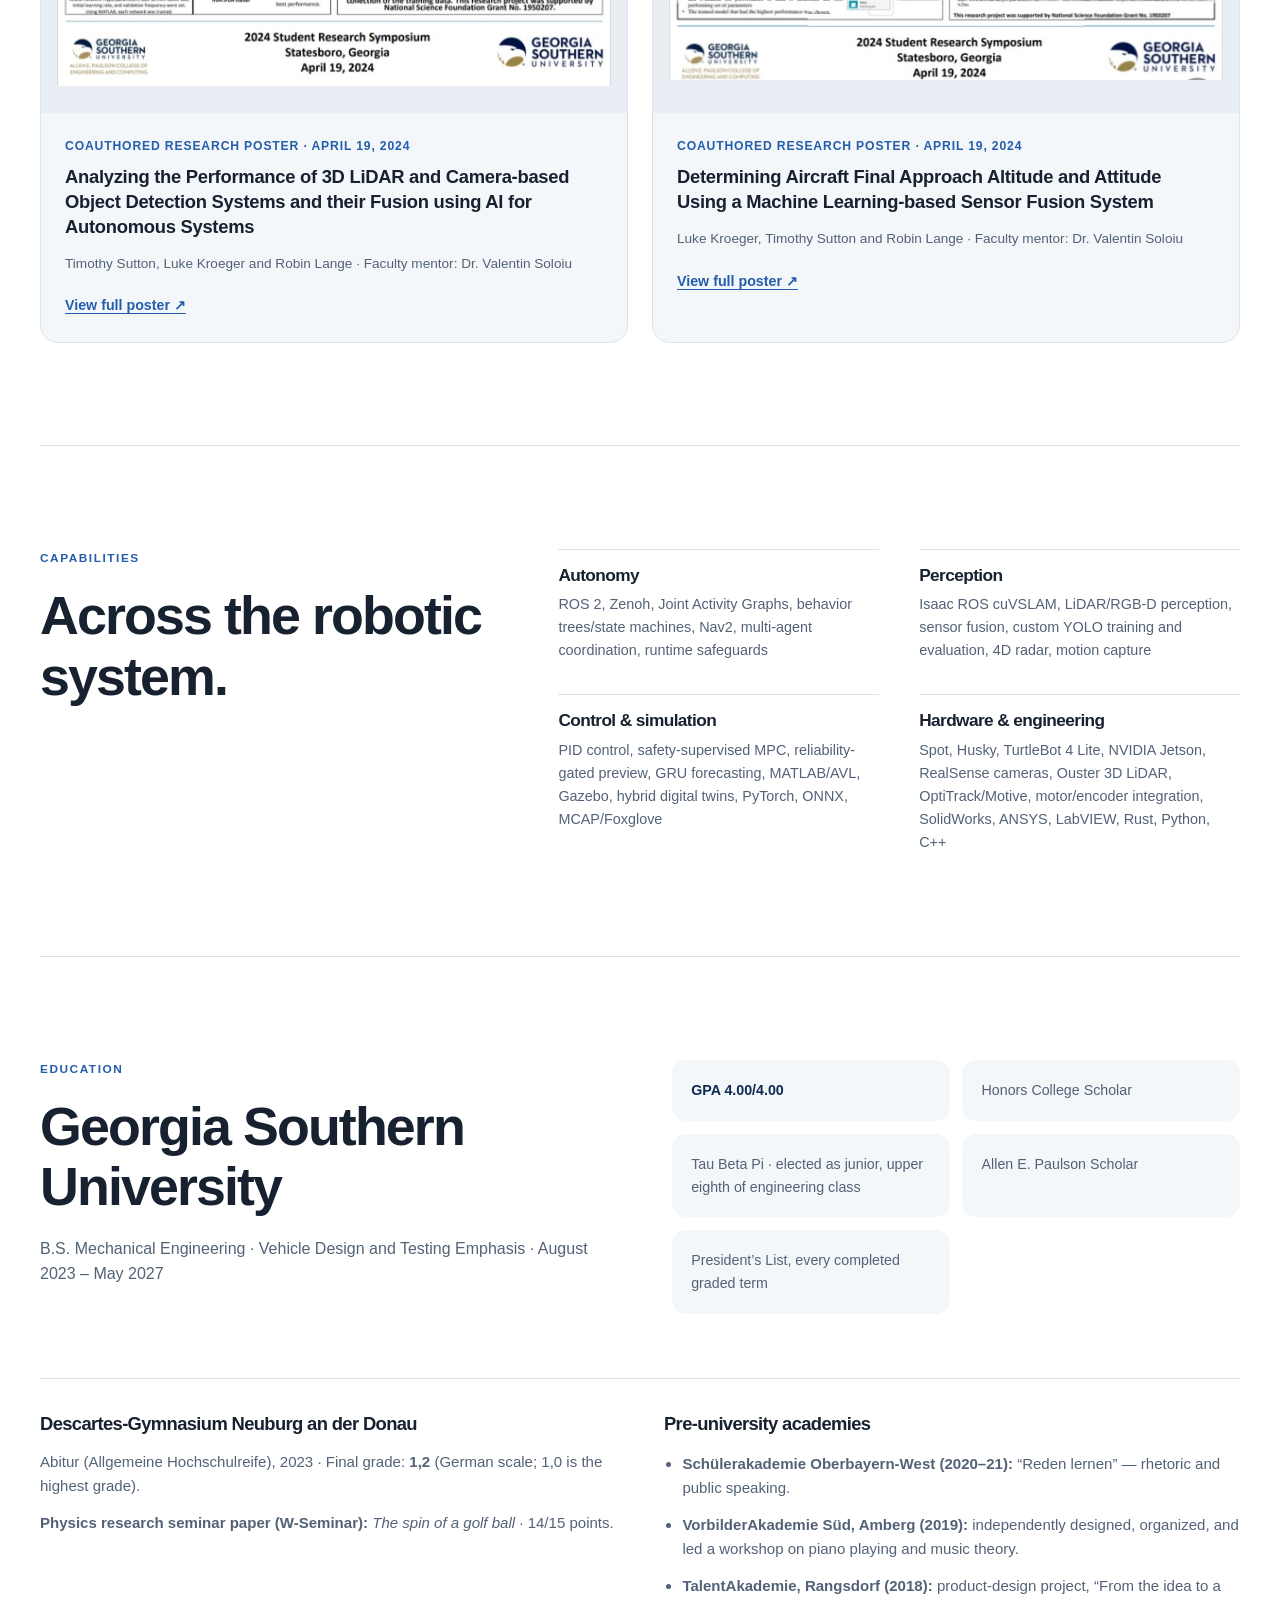
==== commit eb6da66d: "Refresh research portfolio, publications, attribution and thesis findings" ====
--- a/index.html
+++ b/index.html
@@ -3,14 +3,14 @@
 <head>
   <meta charset="utf-8">
   <meta name="viewport" content="width=device-width, initial-scale=1">
-  <meta name="description" content="Robin Lange is an international Mechanical Engineering Honors student from Germany studying at Georgia Southern University in the United States and researching robotic autonomy.">
+  <meta name="description" content="Robin Lange researches multi-robot autonomy, visual SLAM, safety-supervised control, and reliable robotics at Georgia Southern University.">
   <meta name="theme-color" content="#071a35">
   <meta property="og:title" content="Robin Lange — Robotics & Autonomy">
   <meta property="og:description" content="Robotic autonomy, multi-robot coordination, perception, and learning-based planning and control, grounded in simulation and robot experiments.">
   <meta property="og:type" content="website">
   <meta property="og:url" content="https://robin-lange.github.io/">
   <title>Robin Lange — Robotics & Autonomy</title>
-  <link rel="stylesheet" href="styles.css?v=20261022-research-galleries">
+  <link rel="stylesheet" href="styles.css?v=20261111-research-update">
 </head>
 <body>
   <a class="skip-link" href="#main-content">Skip to content</a>
@@ -33,16 +33,8 @@
       <div class="hero-copy">
         <p class="eyebrow">Robin Lange / Robotics & autonomy</p>
         <h1>Autonomy that meets the physical world.</h1>
-        <p class="hero-intro">
-          I’m Robin Lange, an international Mechanical Engineering Honors student from Germany,
-          currently studying at Georgia Southern University in the United States. My research spans multi-robot coordination,
-          perception, planning, and data-driven modeling. I’m interested in combining
-          learning-based methods with planning and control, then evaluating them on physical systems.
-        </p>
-        <p class="hero-now">
-          After a summer with <strong>IHMC’s National Center for Collaborative Autonomy</strong>,
-          I’m continuing research at Georgia Southern University and am preparing for graduate research beginning in Fall 2027.
-        </p>
+        <p class="hero-intro">I’m Robin Lange, a Mechanical Engineering Honors student at Georgia Southern University, originally from Germany. I work on distributed multi-robot autonomy, robotic perception, and learning-augmented control. I’m interested in combining learned methods with model-based planning, feedback control, and explicit safety constraints, then evaluating their behavior in complete robotic systems.</p>
+        <p class="hero-now">After my summer at <strong>IHMC’s National Center for Collaborative Autonomy</strong>, I’m completing my honors research thesis on reliability-gated vehicle prediction and planning to begin a robotics PhD in Fall 2027.</p>
         <div class="hero-actions">
           <a class="button button-primary" href="#work">Selected work</a>
           <a class="button button-secondary" href="mailto:robin.lange.eng@proton.me">Email me</a>
@@ -66,7 +58,7 @@
       </div>
       <div>
         <strong>2</strong>
-        <span>Published SAE technical papers</span>
+        <span>Peer-reviewed SAE technical papers</span>
       </div>
       <div>
         <strong>2027</strong>
@@ -75,6 +67,17 @@
       <div>
         <strong>DE · EN · FR</strong>
         <span>Multilingual collaboration</span>
+      </div>
+    </section>
+
+    <section class="section research-direction" id="research-direction" aria-labelledby="research-direction-title">
+      <div class="section-heading">
+        <div><p class="eyebrow">Research direction</p><h2 id="research-direction-title">Learning where it helps. Constraints where they matter.</h2></div>
+        <p>Robots must make useful decisions when sensing is incomplete, models are imperfect, and operating conditions change.</p>
+      </div>
+      <div class="research-direction-copy">
+        <p>I want to investigate how autonomous robots can recognize when their predictions or assumptions become unreliable, then adapt without sacrificing predictable behavior. My interests include learning-augmented planning and control, runtime safety supervision, and collaboration among robots with different capabilities.</p>
+        <p>A recurring lesson from my research is that better component-level accuracy does not automatically lead to better closed-loop behavior. I’m interested in methods that can be tested rigorously in simulation and on physical robots, with explicit attention to their operating limits and failure modes.</p>
       </div>
     </section>
 
@@ -102,8 +105,8 @@
 <h3>Multi-agent robotics at IHMC</h3>
 </div>
 <div>
-<p class="project-summary">Developed an end-to-end distributed autonomy platform for heterogeneous robot teams, combining a Rust autonomy core and Python interfaces with Joint Activity Graphs, capability-based task allocation, and Zenoh communications. Versioned, hardware-agnostic interfaces and modular robot adapters separate team decisions from platform execution.</p>
-<p class="project-note">Built physics-based simulation and hybrid digital twins with Bevy/Avian, connecting motion capture, command validation, runtime supervision, and observability across simulation and hardware. Coordinated object collection and delivery was demonstrated in more than ten trials with two autonomous Boston Dynamics Spot robots and a human-operated Clearpath Husky. Staged Spot grasping combined motion-capture-guided positioning with arm-camera refinement.</p>
+<p class="project-summary">Within my supervisor’s overall architecture, I designed subsystem interfaces and implemented a distributed Rust/Python autonomy framework for heterogeneous robot teams. It integrates IHMC-developed Joint Activity Graphs, capability-based task allocation, Zenoh communications, and platform-specific robot adapters, with runtime checks between team decisions and execution.</p>
+<p class="project-note">Integrated Bevy/Avian simulation, motion capture, geofencing, command validation, and runtime supervision. I addressed motion-capture communications and coordinate-frame inconsistencies, and used global localization for coarse Spot alignment with onboard visual feedback for final grasping. More than a dozen hardware trials tested coordinated collection and delivery with two Spot robots and an operator-operated Husky, including task continuation after an abort.</p>
 <a class="text-link" href="https://robots.ihmc.us/" rel="noopener" target="_blank">
                 About IHMC Robotics <span aria-hidden="true">↗</span>
 </a>
@@ -193,13 +196,7 @@
               <h3>Reliable prediction for supervised control</h3>
             </div>
             <div>
-              <p class="project-summary">
-                Trained a GRU lead-motion predictor with 27.5% lower held-out forecast
-                RMSE than physics-based extrapolation. Integrated causal reliability gating
-                with safety-supervised MPC in MATLAB/AVL and investigated switching-induced
-                control transients. The ongoing thesis evaluates prediction and control
-                through matched simulation runs.
-              </p>
+              <p class="project-summary">Developed a physics-based forecast, a bounded GRU correction, and a reliability gate using past prediction errors. To compare their effects fairly, I kept the MPC and independent stopping supervisor fixed. Across 102 matched lead-vehicle profiles and 408 AVL simulation runs, learned preview improved the predefined closed-loop score by 1.82% relative to physical preview, short of the 2% target. The original reliability gate increased cost by 1.04% relative to a matched fixed blend.</p><p class="project-note">A later 12-profile pilot of a refitted gate achieved the lowest mean jerk among eight policies, but sacrificed spacing performance and did not meet its acceptance criterion. Better forecasts did not reliably yield better closed-loop control.</p>
               <a class="text-link" href="#publications">
                 Thesis and publications <span aria-hidden="true">↗</span>
               </a>
@@ -218,20 +215,21 @@
 <h3>Truck-underride detection and test targets</h3>
 </div>
 <div>
-<p class="project-summary">Developed a collapsible truck-rear soft target for repeatable pre-crash and truck-underride testing. Collected and analyzed camera, 3D LiDAR, and 4D-radar data to characterize detectability and guide target-design changes.</p>
-<p class="project-note">Compared real-truck and surrogate-target signatures using recorded measurements and MAN TruckScenes reference radar and LiDAR data. The draft manuscript investigates strong trailer-underbody multipath returns and the limitations of reproducing a full-length trailer signature with a compact target.</p>
-<p class="project-note">Fine-tuned YOLO26l on filtered BDD100K rear-truck images and used the Vehicle Orientation Dataset for orientation-aware detection. Evaluated truck-rear and underride-guard detection on custom soft-target imagery, comparing YOLOv5 and visual-prompt YOLOe approaches using IoU, precision, recall, and F1.</p>
+<p class="project-summary">Independently designed and built a modular, collapsible truck-rear soft target for sensor-based pre-crash and underride testing at CARISSMA. Compared its camera, LiDAR, and radar signatures with measurements of real trucks to evaluate the fidelity of a compact test surrogate.</p>
+<p class="project-note">The target supported camera and LiDAR evaluation but did not reproduce important under-trailer radar scattering. I also supported crash-inevitability analysis and am continuing soft-target research toward a first-author manuscript in preparation.</p>
+<p class="project-note">I trained and evaluated YOLO-based truck-rear and underride-guard detection models. KICSAFe's broader research investigates early recognition of unavoidable collisions and complex truck-underbody geometries.</p>
 <div class="research-image-pair"><figure class="research-photo">
 <a aria-label="Open image: YOLO truck-rear detection in an indoor vehicle test hall" href="assets/research/truck-rear-yolo.jpg" rel="noopener" target="_blank">
 <img alt="YOLO truck-rear detection in an indoor vehicle test hall" decoding="async" height="568" loading="lazy" src="assets/research/truck-rear-yolo.jpg" width="959"/>
 </a>
-<figcaption>Example truck-rear detection from the fine-tuned YOLO26l model.</figcaption>
+<figcaption>Example truck-rear detection from model evaluation.</figcaption>
 </figure>
 <figure class="research-photo research-sensor-view">
 <a href="assets/research/truck-lidar-radar-comparison.jpg" target="_blank" rel="noopener" aria-label="Open image: Camera view and 3D LiDAR and 4D radar views of a truck">
 <img src="assets/research/truck-lidar-radar-comparison.jpg" width="1832" height="1863" alt="Camera view and 3D LiDAR and 4D radar views of a truck" loading="lazy" decoding="async">
 </a><figcaption>Camera, LiDAR, and radar views used to inspect truck sensor signatures. The plots illustrate the comparison; they are not a separate detection-performance benchmark.</figcaption></figure></div>
-<p class="stack">Pre-crash perception · YOLO26l / YOLOe · Camera / LiDAR / 4D radar · Experimental validation</p>
+<p class="stack">Soft-target design · Pre-crash perception · YOLO · Camera / LiDAR / radar · Sensor validation</p>
+<a class="text-link" href="https://www.thi.de/en/research/carissma/news-press/translate-to-english-carissma-news-detail/news/kuenstliche-intelligenz-ki-fuer-mehr-fahrzeugsicherheit-projekt-kicsafe-zeigt-neue-wege-der-crasherkennung/" target="_blank" rel="noopener">KICSAFe research overview <span aria-hidden="true">↗</span></a>
 </div>
 </div>
 </article>
@@ -241,7 +239,7 @@
 <div><p class="project-kicker">Autonomous aviation</p><h3>Mission AI for autonomous flight</h3></div>
 <div>
 <p class="project-summary">Developed a hybrid state-machine and behavior-tree approach for mission AI in Fraunhofer IVI’s ALBACOPTER research. Explicit state-transition guards organized mission phases, while reactive py_trees behaviors handled execution and interruption. The implementation ran through ROS 2 Humble nodes.</p>
-<p class="project-note">Validated defined mission transitions and emergency preemption in Fraunhofer’s in-house ALBACOPTER flight simulator. Compared the hybrid with pure state-machine and behavior-tree designs using execution time and code size, selecting the hybrid for clearer extensibility while documenting the pure behavior tree’s faster execution.</p>
+<p class="project-note">Developed visualization and testing tools, benchmarked alternative architectures, and identified execution stalls and unintended transitions. I refined the transition guards and separation of responsibilities, after which my supervisor validated the framework in Fraunhofer’s flight simulator.</p>
 <p class="stack">Mission AI · State machines / behavior trees · py_trees · ROS 2 Humble · Simulation validation</p>
 <figure class="research-photo" style="max-width:456px">
 <a aria-label="Open ALBACOPTER flight-simulation screenshot" href="assets/research/fraunhofer-albacopter-simulator.png" rel="noopener" target="_blank">
@@ -261,7 +259,7 @@
           <article>
 <span>Simulation and validation</span>
 <h4>Hybrid digital twins</h4>
-<p>Developed Bevy/Avian simulation and hybrid digital twins for robot-team experiments, preserving robot geometry and collision dynamics while using shared autonomy, command-validation, geofencing, and runtime-safety pathways for simulation and hardware.</p>
+<p>Integrated Bevy/Avian simulation with robot-team experiments, using shared command-validation, geofencing, telemetry, and runtime-safety pathways across simulation and hardware.</p>
 </article>
           <article>
             <span>Multi-robot planning</span>
@@ -276,7 +274,7 @@
           <article>
             <span>LiDAR perception</span>
             <h4>Rule-based lane keeping</h4>
-            <p>Coauthored SAE 2025-01-8025 on rule-based oncoming-vehicle tracking and lane-keeping assistance, evaluated on nine real driving scenarios.</p>
+            <p>Contributed to testing, analysis, and manuscript preparation for SAE 2025-01-8025 on a rule-based LiDAR module for assessing oncoming-vehicle behavior using experimental driving measurements.</p>
           </article>
           <article>
             <span>Human-robot interaction</span>
@@ -320,7 +318,7 @@
 <div>
 <h3>Collaborative Robotics Autonomy Intern</h3>
 <p class="timeline-org">IHMC Robotics · National Center for Collaborative Autonomy</p>
-<p>Developed a distributed Rust/Python autonomy platform for collaborative robot teams, with capability-based task allocation, Zenoh state sharing, hardware-agnostic interfaces, hybrid simulation, and runtime safeguards. Demonstrated coordinated object collection and delivery with two autonomous Spot robots and a human-operated Husky in more than ten hardware trials. <a href="https://ncca.ihmc.org/summer-interns-wrap-up/" rel="noopener" target="_blank">Read the NCCA summer internship wrap-up <span aria-hidden="true">↗</span></a></p>
+<p>Implemented a Rust/Python distributed autonomy framework within my supervisor’s research architecture, connecting robot adapters, IHMC Joint Activity Graphs, capability-based task allocation, Zenoh, simulation, and runtime supervision. Tested missions with two Spots and an operator-controlled Husky in more than a dozen hardware trials. <a href="https://ncca.ihmc.org/summer-interns-wrap-up/" rel="noopener" target="_blank">Read the NCCA summer internship wrap-up <span aria-hidden="true">↗</span></a></p>
 </div>
 </article>
         <article>
@@ -328,7 +326,7 @@
           <div>
             <h3>Undergraduate Student Researcher</h3>
             <p class="timeline-org">Intelligent Vehicles Navigation Research Laboratory · Georgia Southern University</p>
-            <p>Trained a GRU lead-motion predictor and integrated reliability-gated preview with safety-supervised MPC for the ongoing honors thesis. Built a ROS 2 UAV visual-SLAM/navigation pipeline and a LiDAR hand-motion interface; coauthored two published SAE papers.</p>
+            <p>Developed physics-based and GRU-augmented lead-vehicle preview and tested it under unchanged MPC and safety supervision in 408 matched AVL runs. Built a Jetson/RealSense Isaac ROS cuVSLAM pipeline, achieving 14.5 cm RMSE in a ground-based 110-second evaluation. Supported two SAE publications through experimental testing, analysis, and writing.</p>
           </div>
         </article>
         <article>
@@ -336,7 +334,7 @@
 <div>
 <h3>Vehicle Testing Research Intern</h3>
 <p class="timeline-org">CARISSMA Institute of Safety in Future Mobility (C-ISAFE)</p>
-<p>Developed a collapsible truck-rear target and analyzed camera, LiDAR, and 4D-radar data for sensor-based pre-crash detection. Prepared and evaluated truck-image datasets, fine-tuned YOLO26l for truck-rear detection, and compared supervised and visual-prompt approaches for underride-guard detection.</p>
+<p>Independently designed and built a modular truck-rear soft target for underride testing. Compared camera, LiDAR, and radar observations against real-truck measurements, identified radar fidelity limitations, and trained and evaluated YOLO-based detection models.</p>
 </div>
 </article>
         <article>
@@ -344,7 +342,7 @@
 <div>
 <h3>Autonomous Systems &amp; AI Intern</h3>
 <p class="timeline-org">Fraunhofer Institute for Transportation and Infrastructure Systems IVI</p>
-<p>Developed and validated a hybrid state-machine and behavior-tree mission AI for ALBACOPTER using py_trees and ROS 2 Humble nodes. Tested mission-state transitions and emergency interruption in the in-house flight simulator and benchmarked architectural trade-offs in execution time, code size, and extensibility.</p>
+<p>Designed and implemented a hybrid finite-state-machine and behavior-tree architecture for ALBACOPTER in Python and ROS 2 Humble. Developed visualization and testing tools, benchmarked alternatives, and resolved execution stalls and unintended mode transitions; my supervisor subsequently validated the refined architecture in Fraunhofer’s simulator.</p>
 </div>
 </article>
         <article class="timeline-compact">
@@ -377,14 +375,14 @@
             <p class="role-label">Co-author · SAE Technical Paper</p>
             <h3>Data-Driven Calibration of Vehicle Simulations for Accurate Control Response in Development and Testing</h3>
             <p>Valentin Soloiu, Timothy Sutton, Shaen Mehrzed, Robin Lange, Charles Zimmerman and Guillermo Peralta Lopez · SAE 2026-01-0058</p>
-            <p>LSTM actuator modeling from wheel-encoder data; the study reports 36.3% lower wheel-velocity RMSE.</p>
+            <p>The study calibrates simulated actuator response using an LSTM trained from experimental vehicle motion and wheel-encoder data. I contributed to testing, analysis, and manuscript preparation.</p>
           </div>
           <a href="https://doi.org/10.4271/2026-01-0058" target="_blank" rel="noopener" aria-label="Open Data-Driven Calibration paper">DOI ↗</a>
         </article>
         <article>
-          <div class="publication-year">2026</div>
-          <div>
-            <p class="role-label">Lead author · Manuscript in preparation</p>
+          <div class="publication-year">In preparation</div>
+          <div>
+            <p class="role-label">Planned first-author manuscript · Not published</p>
             <h3>Design and Validation of a Soft Crash Target for Multimodal Sensor-Based Truck Underride Testing</h3>
             <p>Robin Lange, F. Sezgin, M. Inderst, T. Sutton, R. Lugner, T. Brandmeier and V. Soloiu · CARISSMA C-ISAFE</p>
           </div>
@@ -393,8 +391,8 @@
           <div class="publication-year">2026</div>
           <div>
             <p class="role-label">Co-author · SSRN preprint, not peer reviewed</p>
-            <h3>Warehouse Platooning Framework using a Sensor-Rich Leader and Minimal Perception Follower</h3>
-            <p>Valentin Soloiu, Timothy Sutton, Robin Lange and Charles Zimmerman · SSRN 7067358 · Preprint</p>
+            <h3>Warehouse Platooning Framework Using a Sensor-Rich Leader and Minimal Perception Follower</h3>
+            <p>Valentin Soloiu, Timothy Sutton, Robin Lange and Charles Zimmerman · SSRN preprint (July 2026), not peer-reviewed. Simulated leader–follower warehouse robot coordination.</p>
           </div>
           <a href="https://doi.org/10.2139/ssrn.7067358" target="_blank" rel="noopener" aria-label="Open warehouse platooning preprint">Preprint ↗</a>
         </article>
@@ -402,8 +400,8 @@
           <div class="publication-year">In progress</div>
           <div>
             <p class="role-label">Honors thesis · In progress</p>
-            <h3>Reliability-Gated Lead-Vehicle Prediction for Safety-Supervised Adaptive Cruise Control</h3>
-            <p>GRU forecasting, causal reliability gating and safety-supervised MPC in MATLAB/AVL; ongoing matched simulation studies.</p>
+            <h3>Learning-Augmented Lead-Vehicle Preview for Safety-Supervised Adaptive Cruise Control: Reliability Gating and Closed-Loop Performance</h3>
+            <p>Honors thesis in progress. Across 408 matched AVL simulations, learned preview improved the predefined score by 1.82% over physics alone; the original gate increased cost relative to a fixed blend. A subsequent pilot did not meet its acceptance criterion.</p>
           </div>
         </article>
         <article>
@@ -643,7 +641,7 @@
       <div>
         <p class="eyebrow">Academic recognition</p>
         <h2 id="awards-title">Academic honors</h2>
-        <p>President’s List in every completed graded term; Honors College Continuing Scholarship.</p>
+        <p>Honors College Continuing Scholarship (2024–27), Charles Robert Pound, Sr. Scholarship (2026–27), Allen E. Paulson Scholar, Tau Beta Pi, and President’s List. Research awards include a 2026 CUR Engineering Division honorable mention, 2026 Gulfstream third place, and 2025 Georgia Power second place.</p>
       </div>
         <figure class="gallery-card">
           <a class="gallery-image certificate-image" href="assets/awards/presidents-list-spring-2024.jpg" target="_blank" rel="noopener" aria-label="View the Spring 2024 President’s List certificate">
@@ -653,11 +651,20 @@
         </figure>
     </section>
 
+    <section class="section" id="coverage" aria-labelledby="coverage-title">
+      <div class="section-heading"><div><p class="eyebrow">External coverage</p><h2 id="coverage-title">Research in context.</h2></div><p>Institutional reporting and project pages that provide additional context for this work.</p></div>
+      <div class="coverage-grid">
+        <article><p class="role-label">IHMC · 2026</p><h3>Summer interns wrap up</h3><p>IHMC’s National Center for Collaborative Autonomy describes the two-Spot collection-and-delivery demonstration.</p><a class="text-link" href="https://ncca.ihmc.org/summer-interns-wrap-up/" target="_blank" rel="noopener">IHMC coverage <span aria-hidden="true">↗</span></a></article>
+        <article><p class="role-label">Georgia Southern · 2025</p><h3>LiDAR hand-motion control</h3><p>A university feature about the UAV control research and its 2025 Georgia Power award.</p><a class="text-link" href="https://www.georgiasouthern.edu/2025/06/18/georgia-southern-researcher-develops-motion-control-technology-for-intelligent-aerial-vehicles-applications" target="_blank" rel="noopener">University feature <span aria-hidden="true">↗</span></a></article>
+        <article><p class="role-label">CARISSMA · 2026</p><h3>KICSAFe project overview</h3><p>Background on AI-supported early collision detection and complex truck-underride geometries.</p><a class="text-link" href="https://www.thi.de/en/research/carissma/news-press/translate-to-english-carissma-news-detail/news/kuenstliche-intelligenz-ki-fuer-mehr-fahrzeugsicherheit-projekt-kicsafe-zeigt-neue-wege-der-crasherkennung/" target="_blank" rel="noopener">Project overview <span aria-hidden="true">↗</span></a></article>
+      </div>
+    </section>
+
     <section class="section" id="documents" aria-labelledby="documents-title">
       <p class="eyebrow">Downloads</p>
       <h2 id="documents-title">Résumé & research background</h2>
       <div class="document-list">
-        <a href="Robin_Lange_Resume.pdf?v=20261021" target="_blank" rel="noopener"><strong>Research résumé</strong><span>Two pages · Robotics research, experience, publications and skills · PDF ↗</span></a>
+        <a href="resume.html"><strong>Current research résumé</strong><span>Updated November 2026 · Read online or print to PDF ↗</span></a>
         <a href="Robin_Lange_Research_Experience.pdf" target="_blank" rel="noopener"><strong>Research background</strong><span>Three slides · Robot platforms, perception, experiments and current research · PDF ↗</span></a>
       </div>
     </section>
@@ -666,9 +673,7 @@
       <p class="eyebrow">Open to what’s next</p>
       <h2>Let’s build robots that work in the real world.</h2>
       <p>
-        I’m seeking graduate research beginning in Fall 2027, with interests in
-        learning-based robotic autonomy, multi-robot coordination, and the connection
-        between perception, planning, control, and hardware.
+        I plan to begin doctoral research in Fall 2027, focusing on reliable learned methods, model-based planning and control, multi-robot coordination, and validation on physical robotic systems.
       </p>
       <div class="contact-links">
         <a class="button button-light" href="mailto:robin.lange.eng@proton.me">robin.lange.eng@proton.me</a>
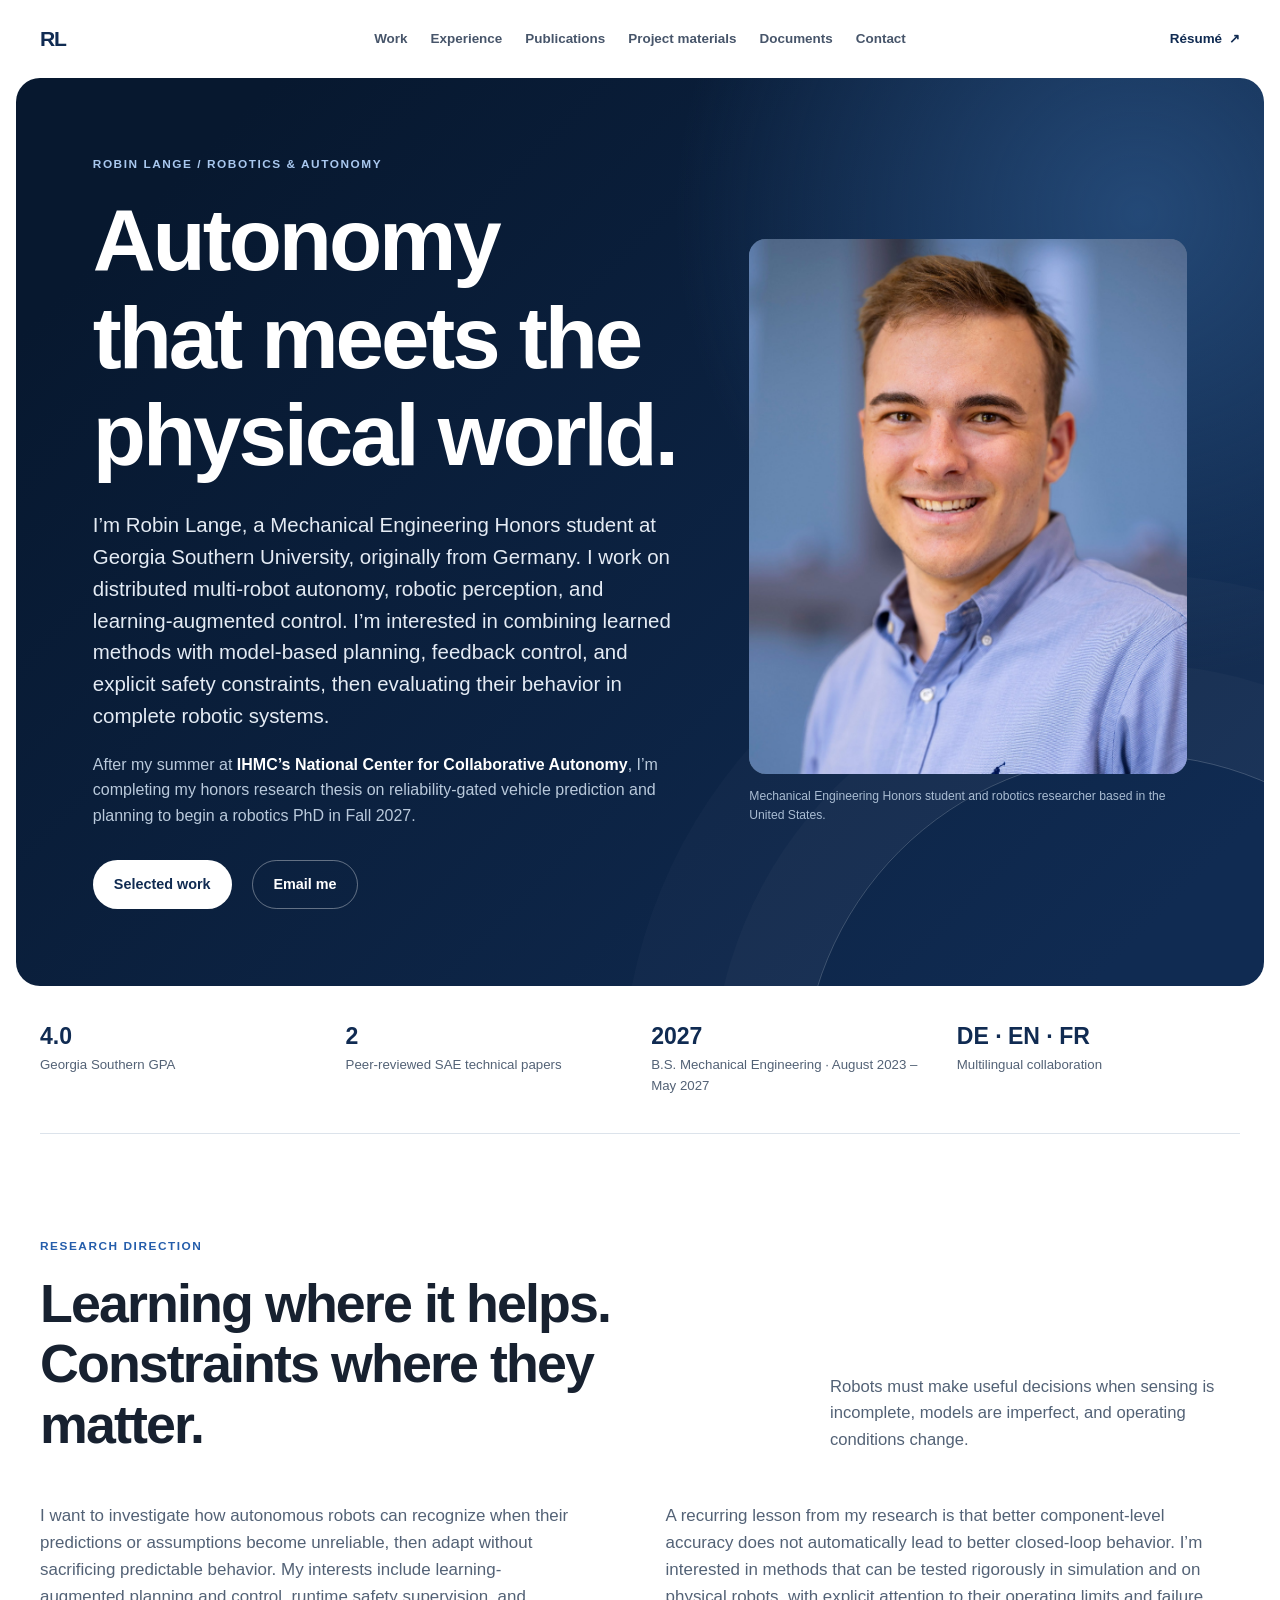
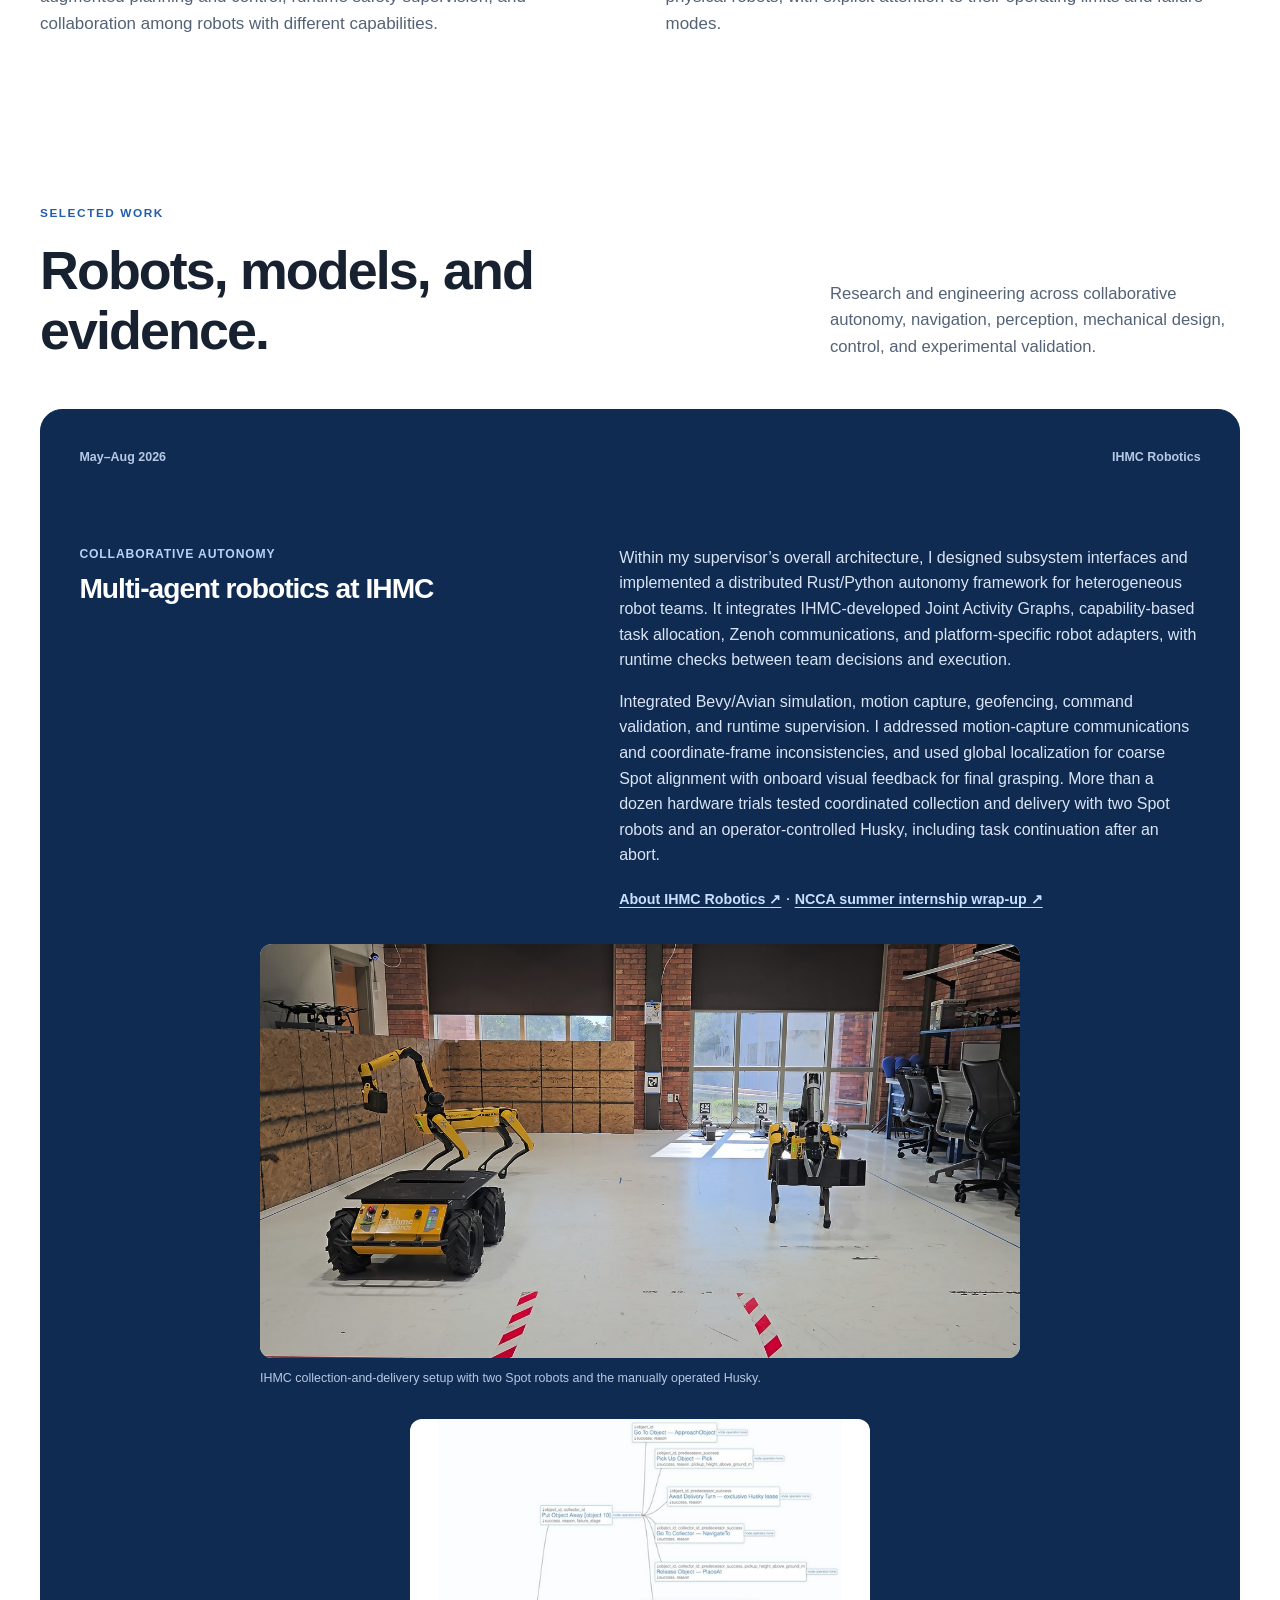
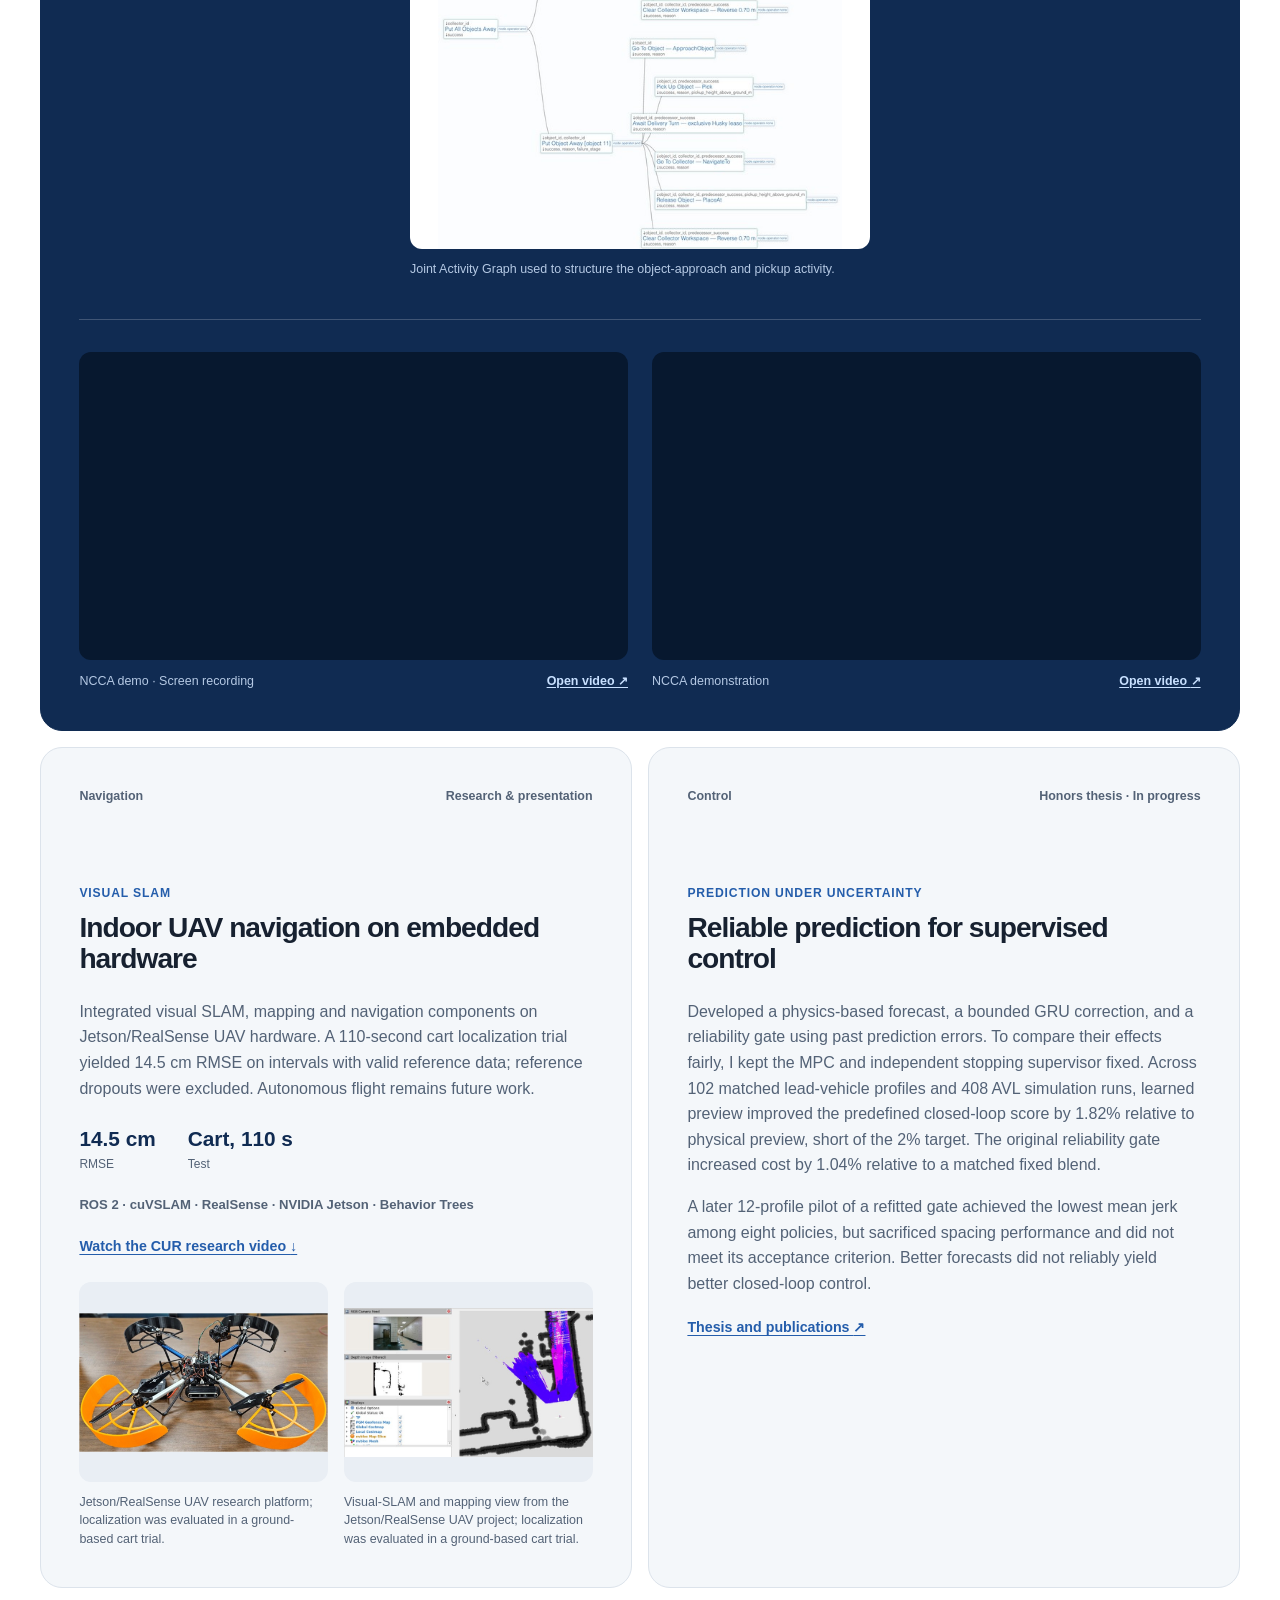
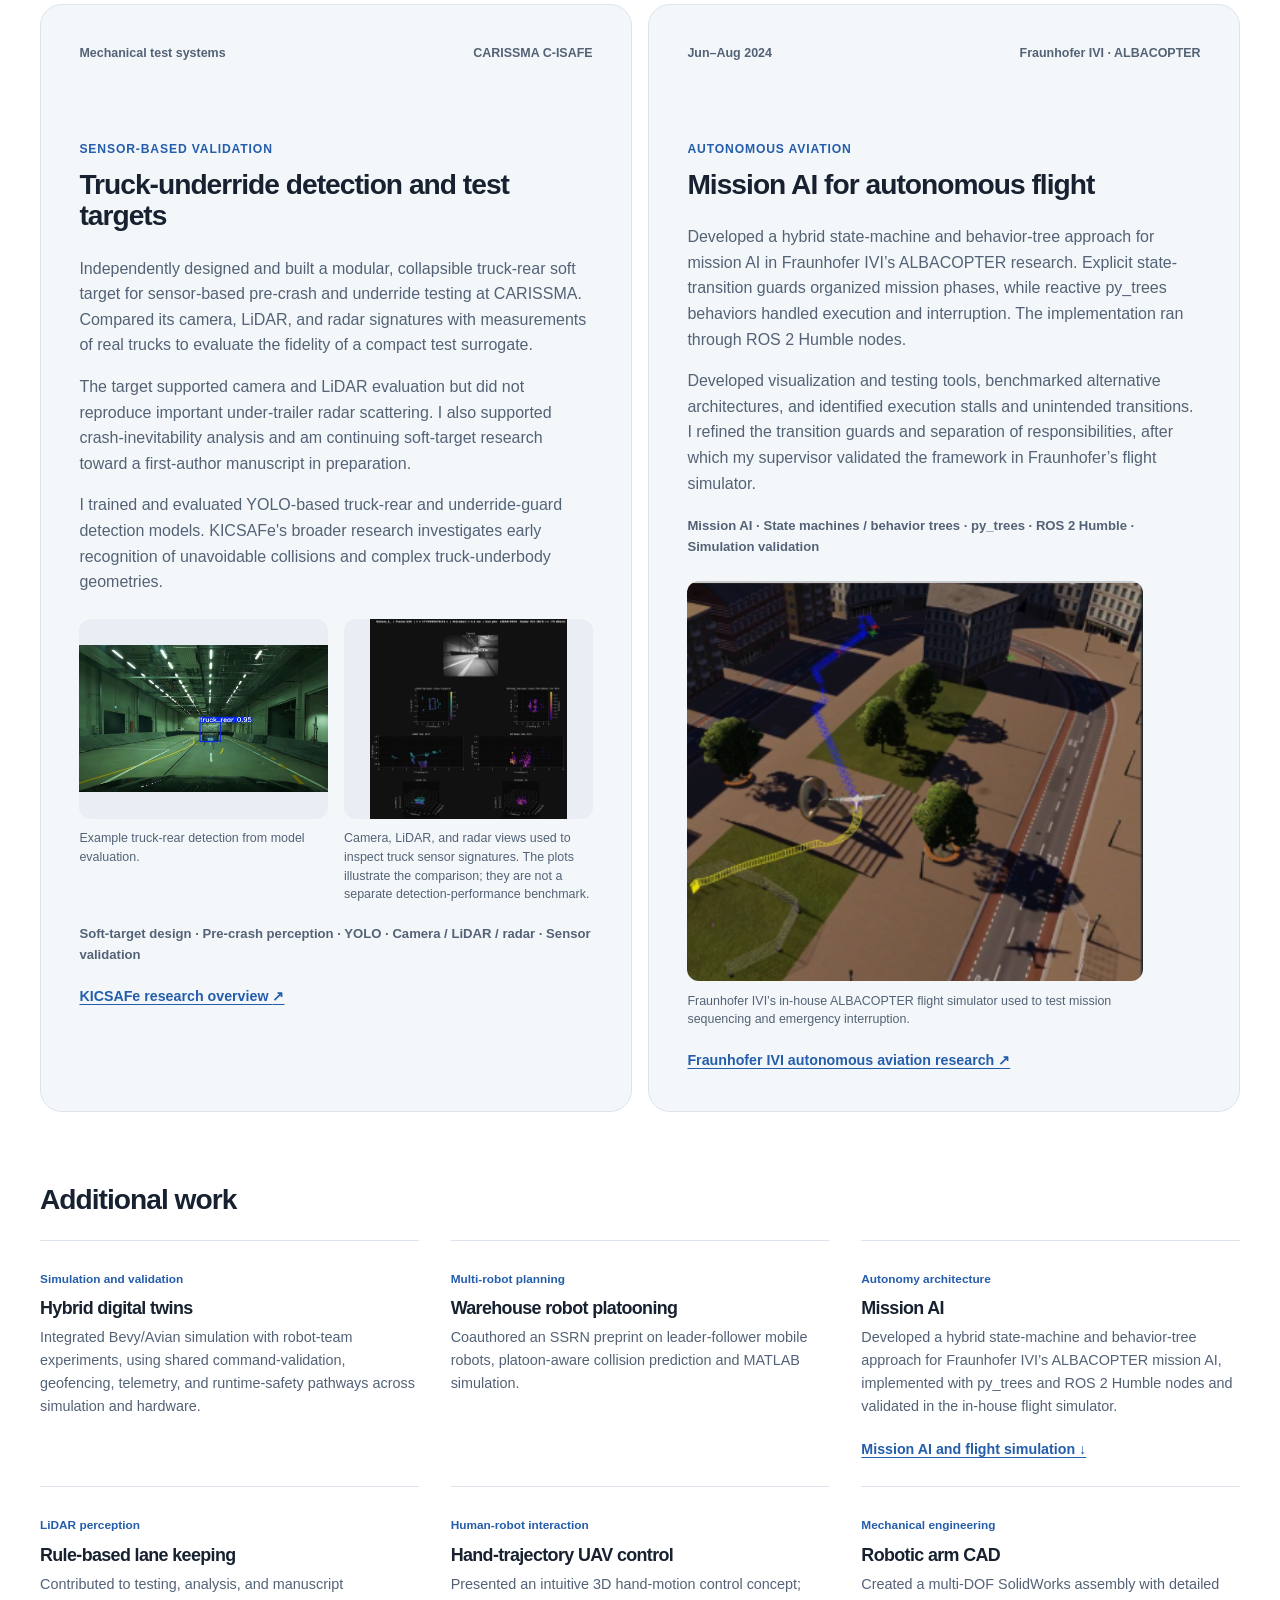
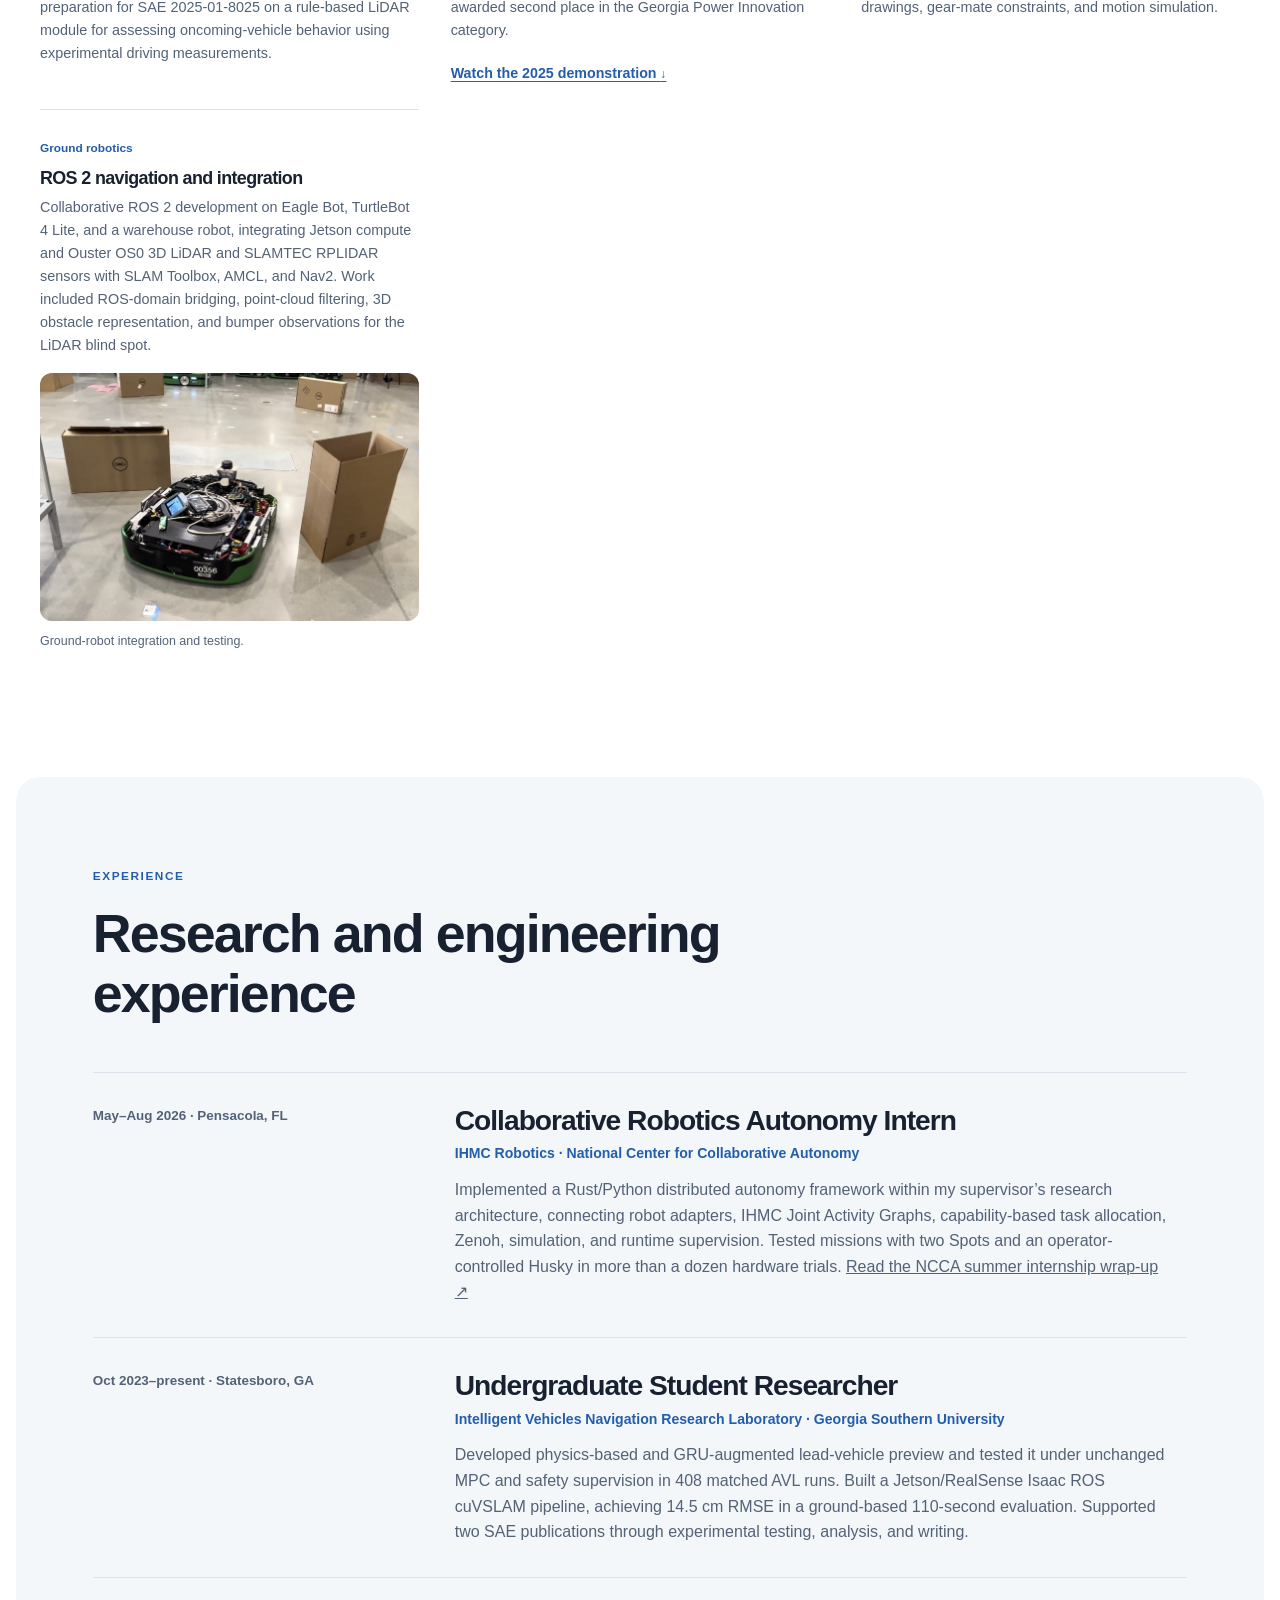
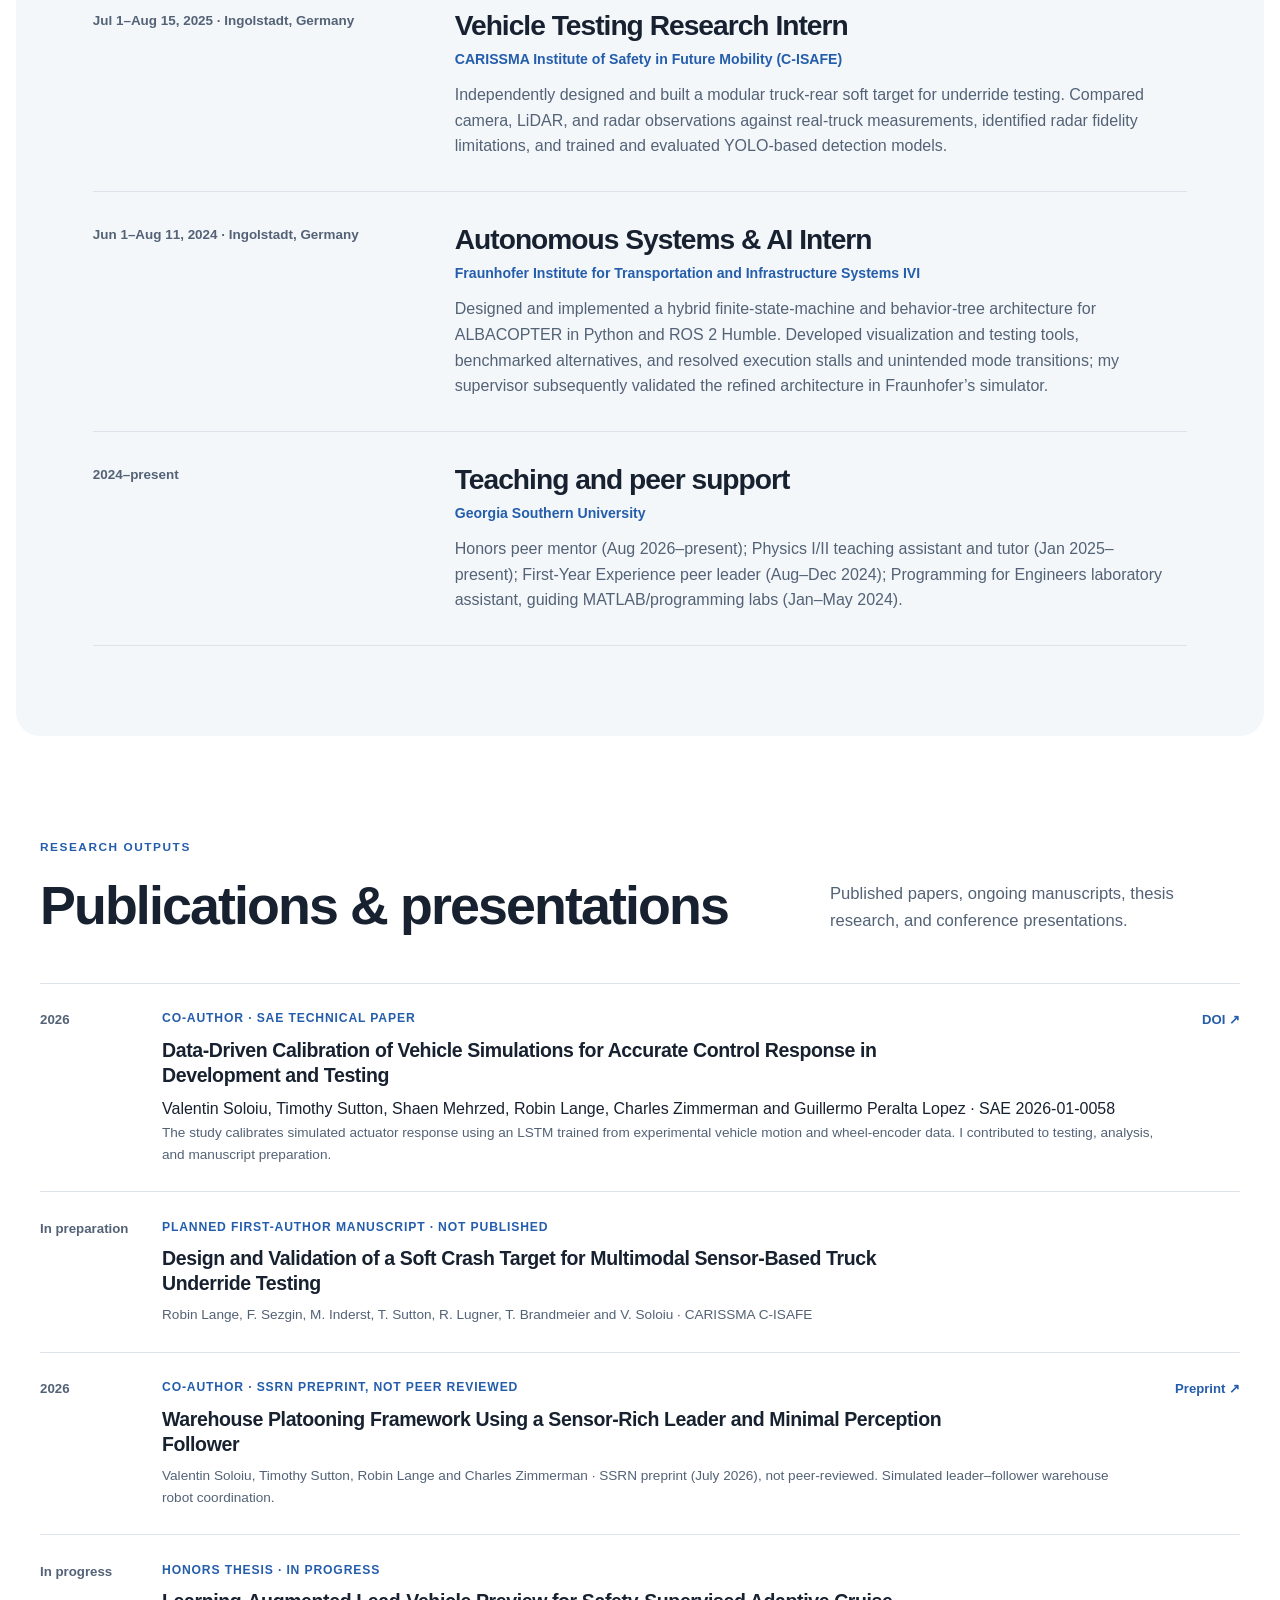
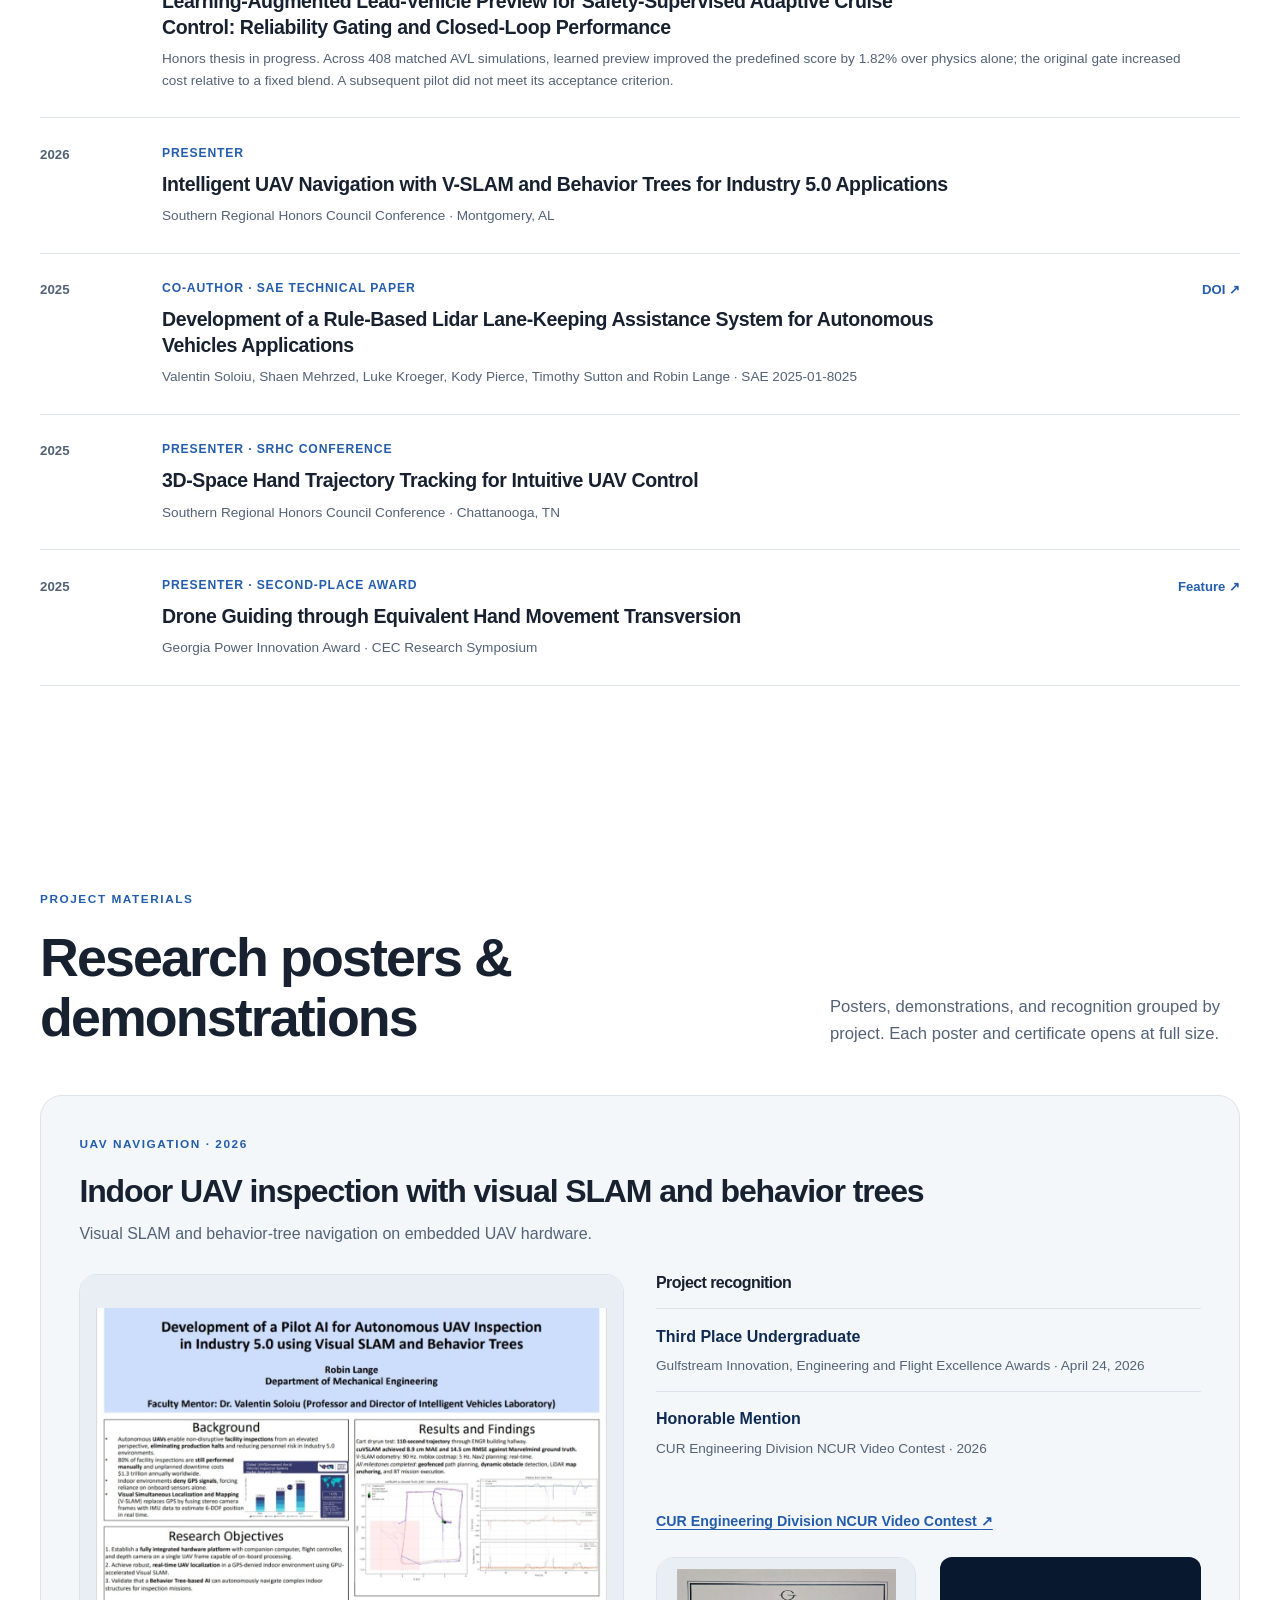
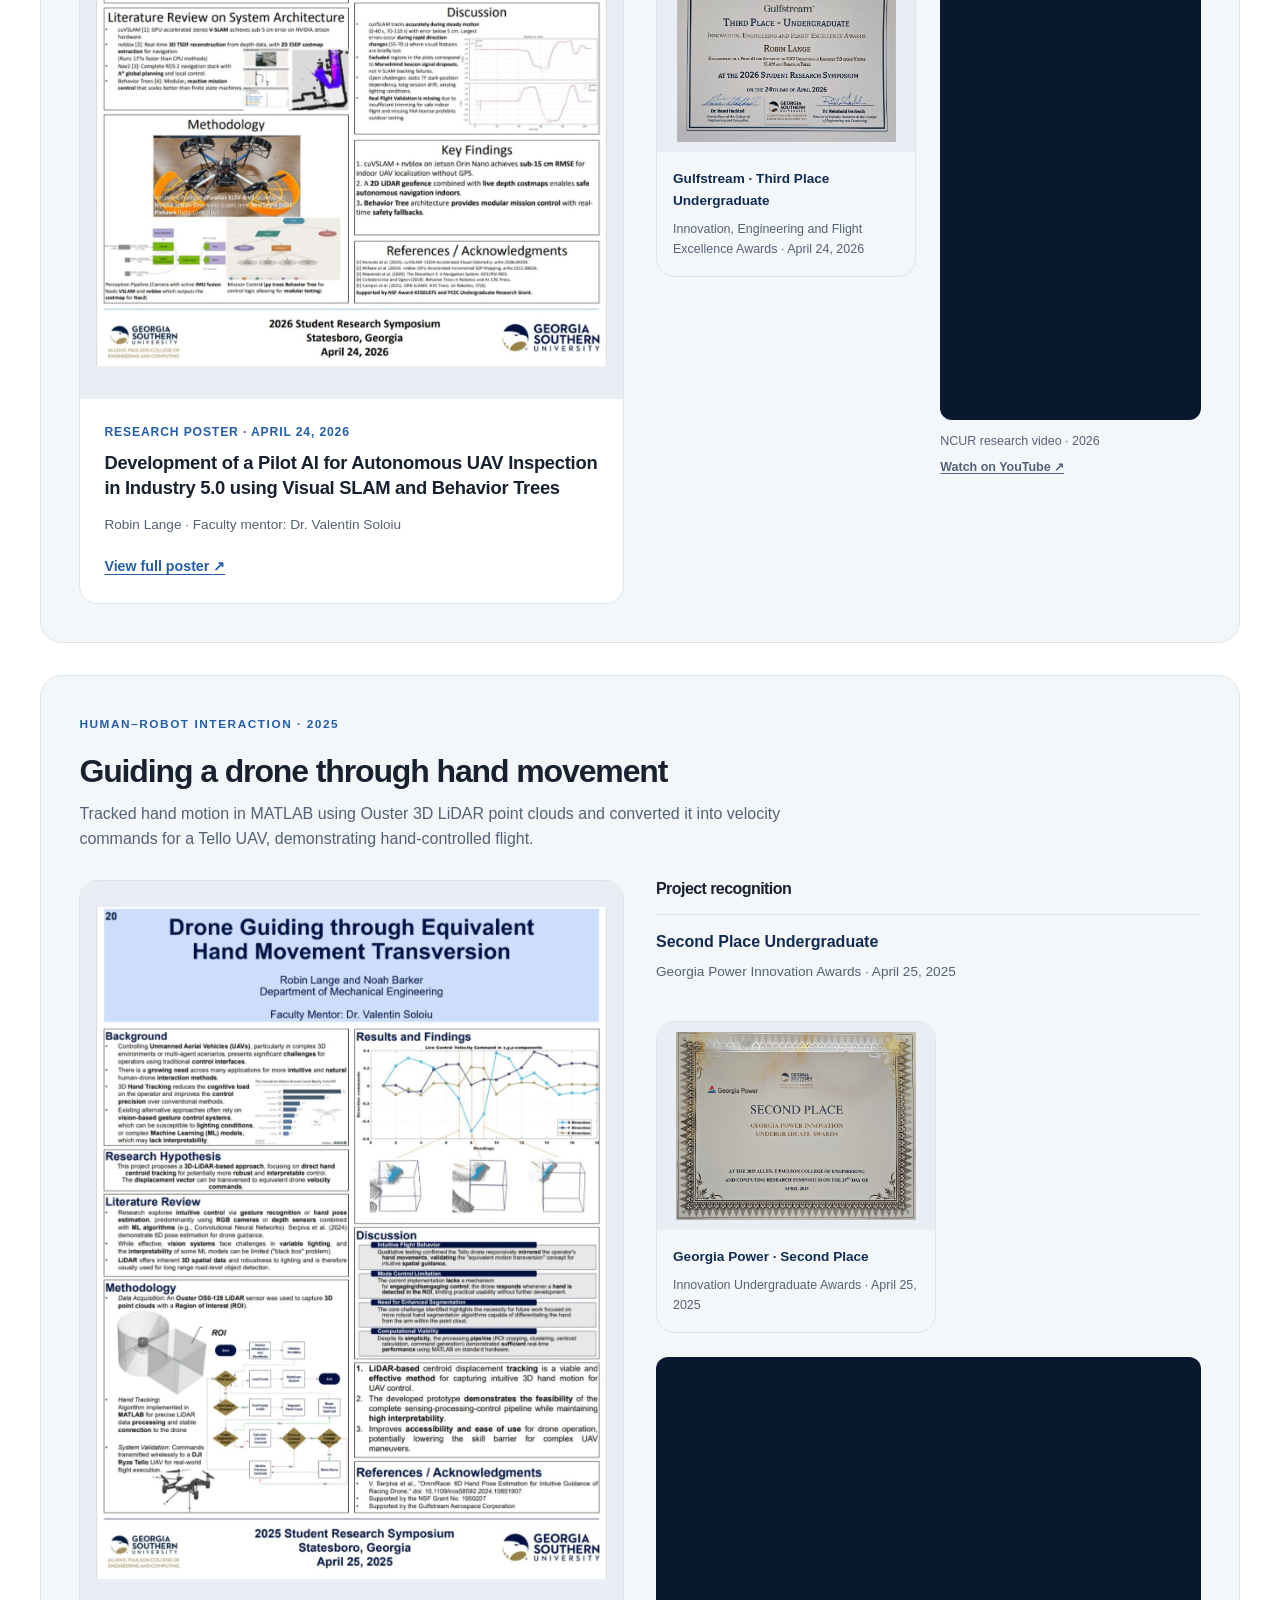
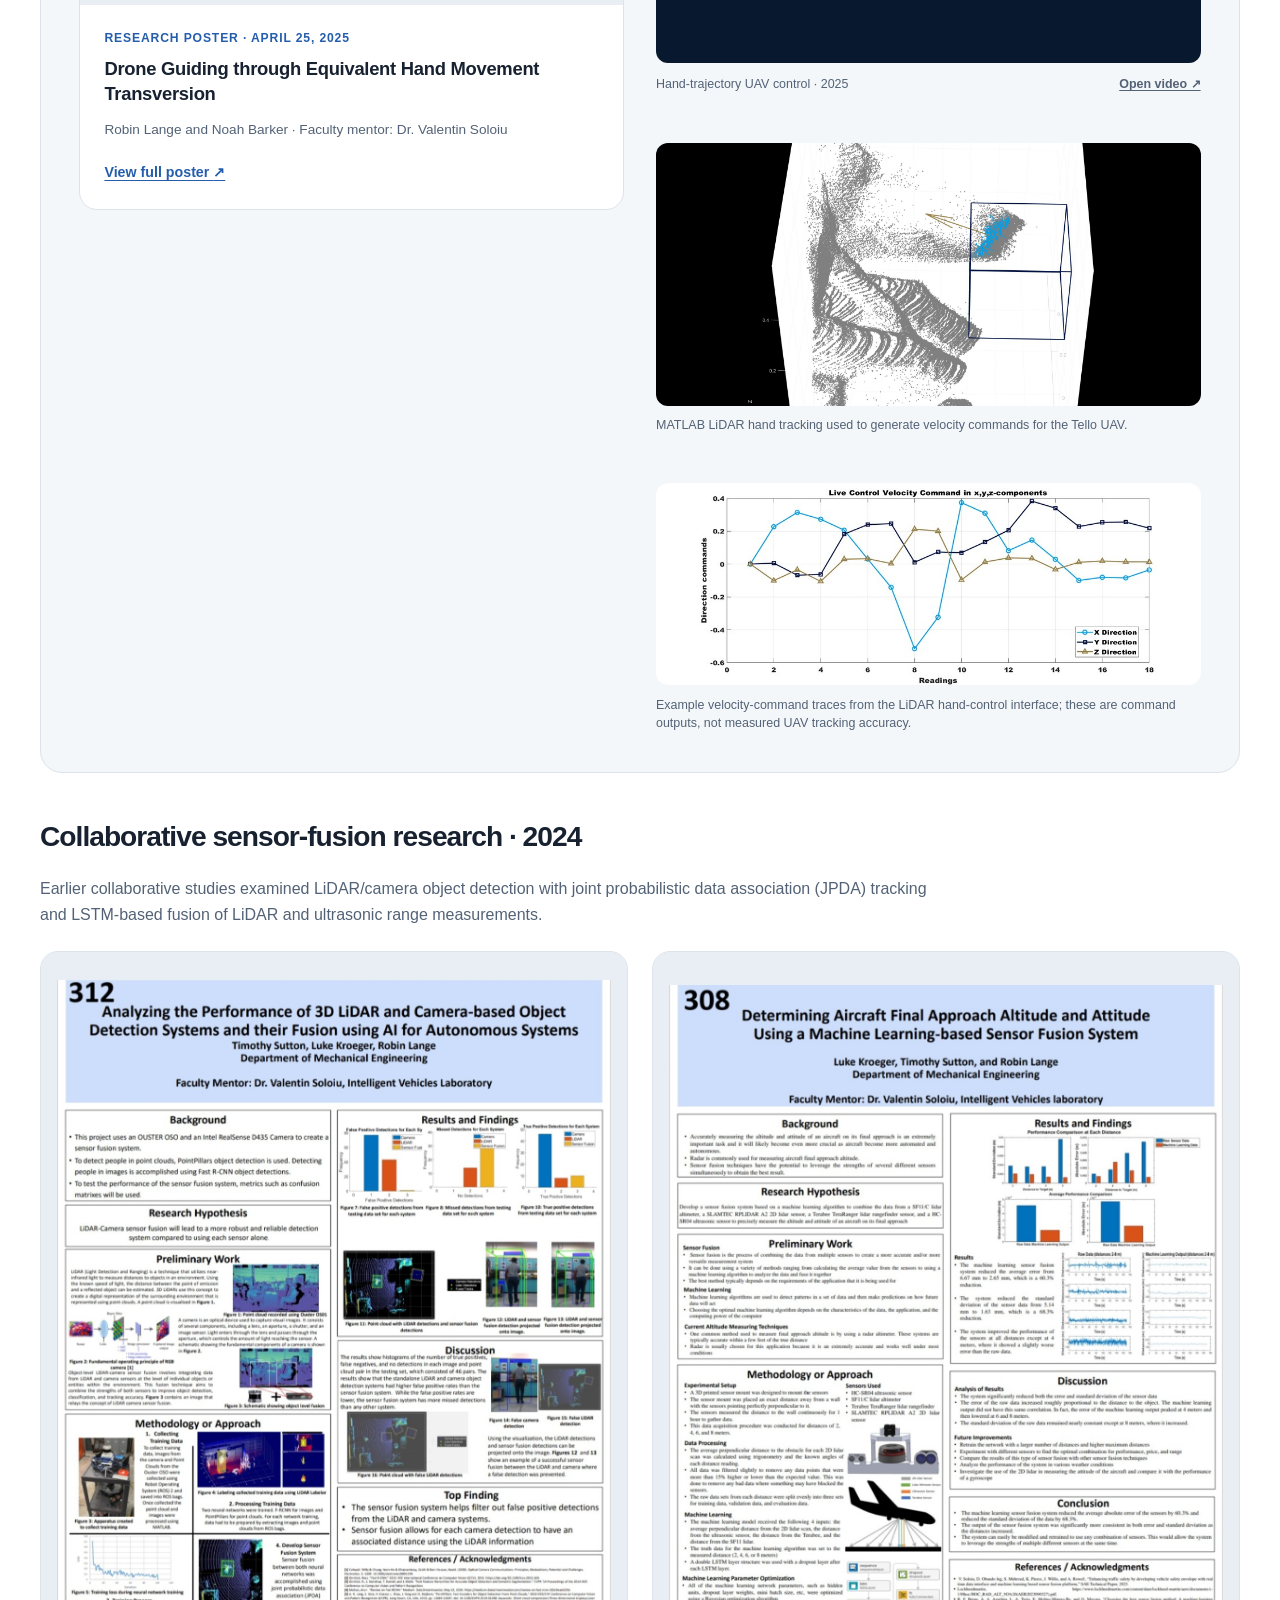
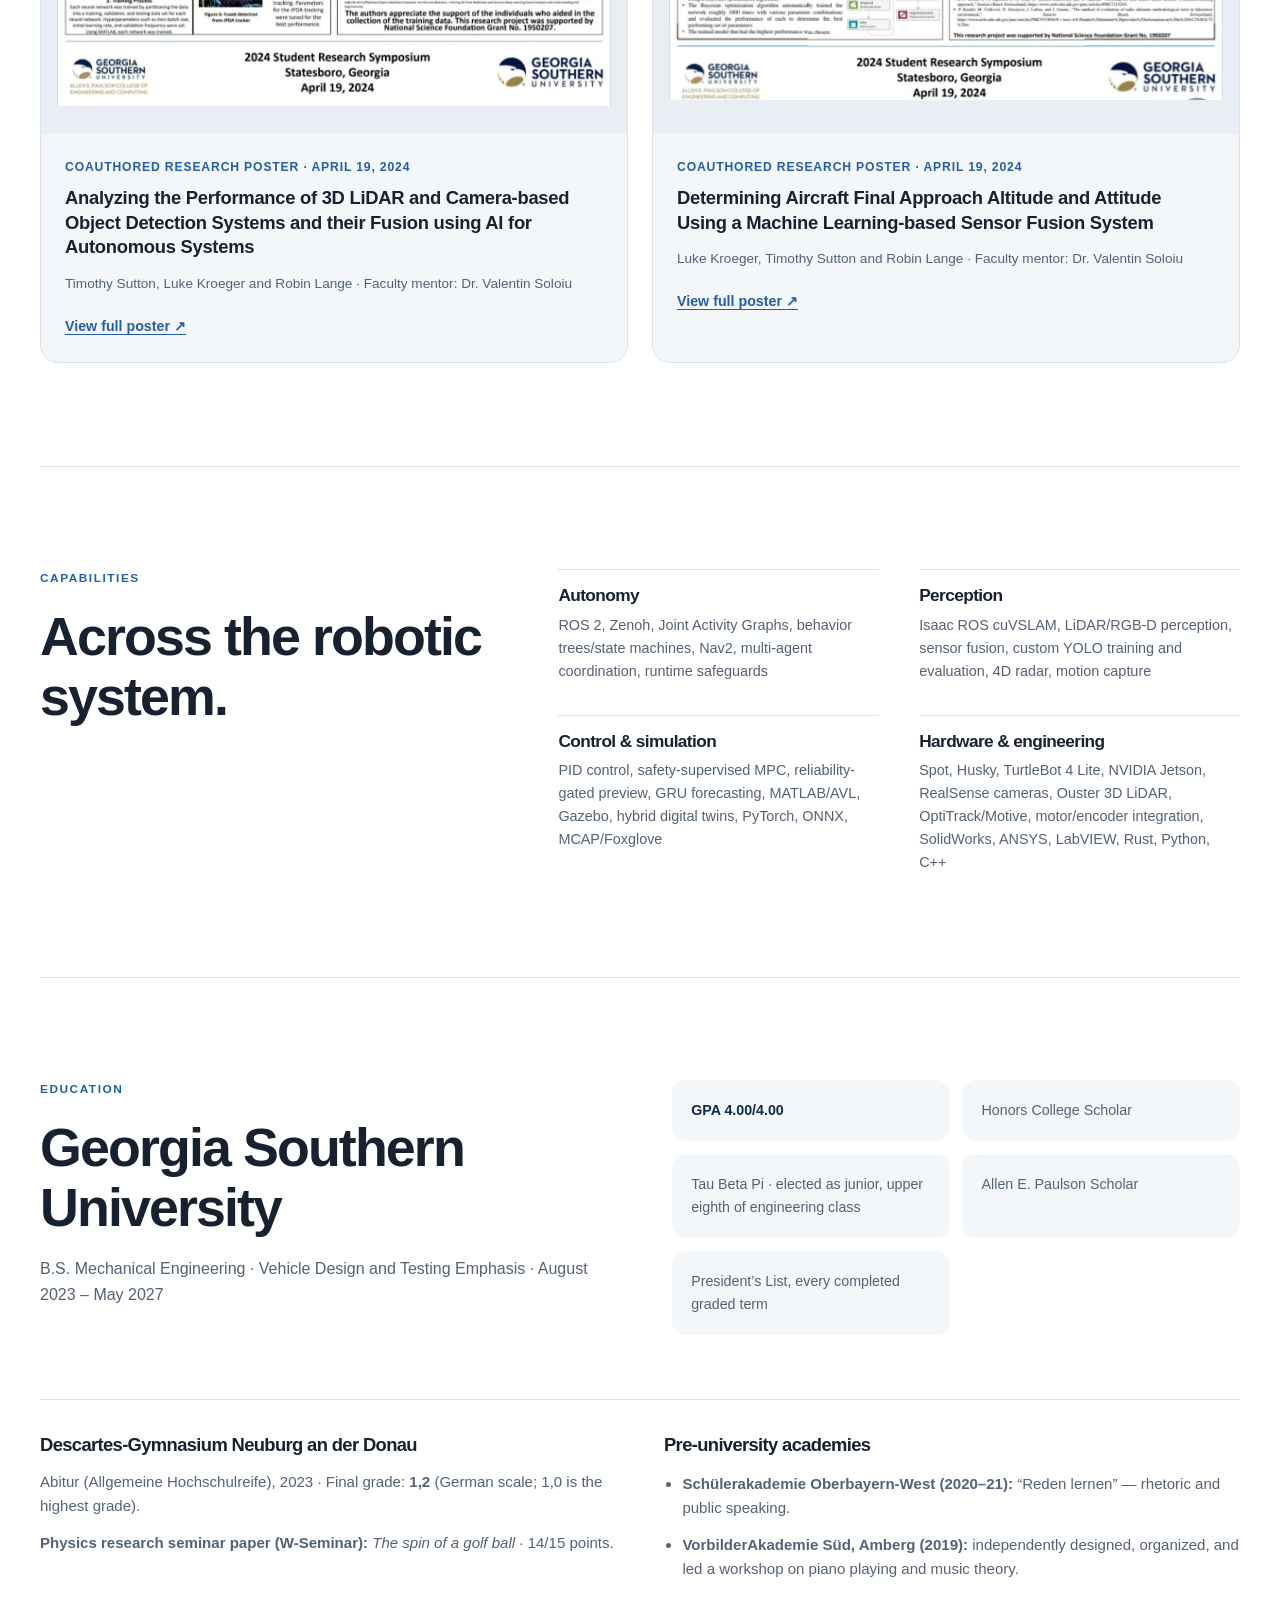
==== commit 18b0b22e: "Correct Husky operator description" ====
--- a/index.html
+++ b/index.html
@@ -106,7 +106,7 @@
 </div>
 <div>
 <p class="project-summary">Within my supervisor’s overall architecture, I designed subsystem interfaces and implemented a distributed Rust/Python autonomy framework for heterogeneous robot teams. It integrates IHMC-developed Joint Activity Graphs, capability-based task allocation, Zenoh communications, and platform-specific robot adapters, with runtime checks between team decisions and execution.</p>
-<p class="project-note">Integrated Bevy/Avian simulation, motion capture, geofencing, command validation, and runtime supervision. I addressed motion-capture communications and coordinate-frame inconsistencies, and used global localization for coarse Spot alignment with onboard visual feedback for final grasping. More than a dozen hardware trials tested coordinated collection and delivery with two Spot robots and an operator-operated Husky, including task continuation after an abort.</p>
+<p class="project-note">Integrated Bevy/Avian simulation, motion capture, geofencing, command validation, and runtime supervision. I addressed motion-capture communications and coordinate-frame inconsistencies, and used global localization for coarse Spot alignment with onboard visual feedback for final grasping. More than a dozen hardware trials tested coordinated collection and delivery with two Spot robots and an operator-controlled Husky, including task continuation after an abort.</p>
 <a class="text-link" href="https://robots.ihmc.us/" rel="noopener" target="_blank">
                 About IHMC Robotics <span aria-hidden="true">↗</span>
 </a>
--- a/styles.css
+++ b/styles.css
@@ -352,3 +352,17 @@
 .research-image-pair .research-photo a { display: flex; align-items: center; justify-content: center; height: 200px; }
 .research-image-pair .research-photo img { width: 100%; height: 100%; object-fit: contain; }
 @media (max-width: 640px) { .research-image-pair { grid-template-columns: 1fr; } .research-image-pair .research-photo a { height: auto; } .research-image-pair .research-photo img { height: auto; max-height: 420px; } }
+
+/* Research focus and institutional source links (November 2026). */
+.research-direction { padding-bottom: 4rem; }
+.research-direction-copy { display: grid; grid-template-columns: repeat(2, minmax(0, 1fr)); gap: clamp(1.5rem, 4vw, 4rem); }
+.research-direction-copy p { max-width: 540px; color: var(--muted); font-size: 1.06rem; }
+.coverage-grid { display: grid; grid-template-columns: repeat(3, minmax(0, 1fr)); gap: 1rem; }
+.coverage-grid article { display: flex; flex-direction: column; align-items: flex-start; padding: clamp(1.5rem, 2.5vw, 2.3rem); background: var(--soft); border: 1px solid var(--line); border-radius: 18px; }
+.coverage-grid h3 { font-size: 1.3rem; margin-bottom: 1rem; }
+.coverage-grid article > p:not(.role-label) { color: var(--muted); }
+.coverage-grid .text-link { margin-top: auto; padding-top: 1.2rem; }
+@media (max-width: 900px) {
+  .coverage-grid { grid-template-columns: 1fr; }
+  .research-direction-copy { grid-template-columns: 1fr; }
+}
